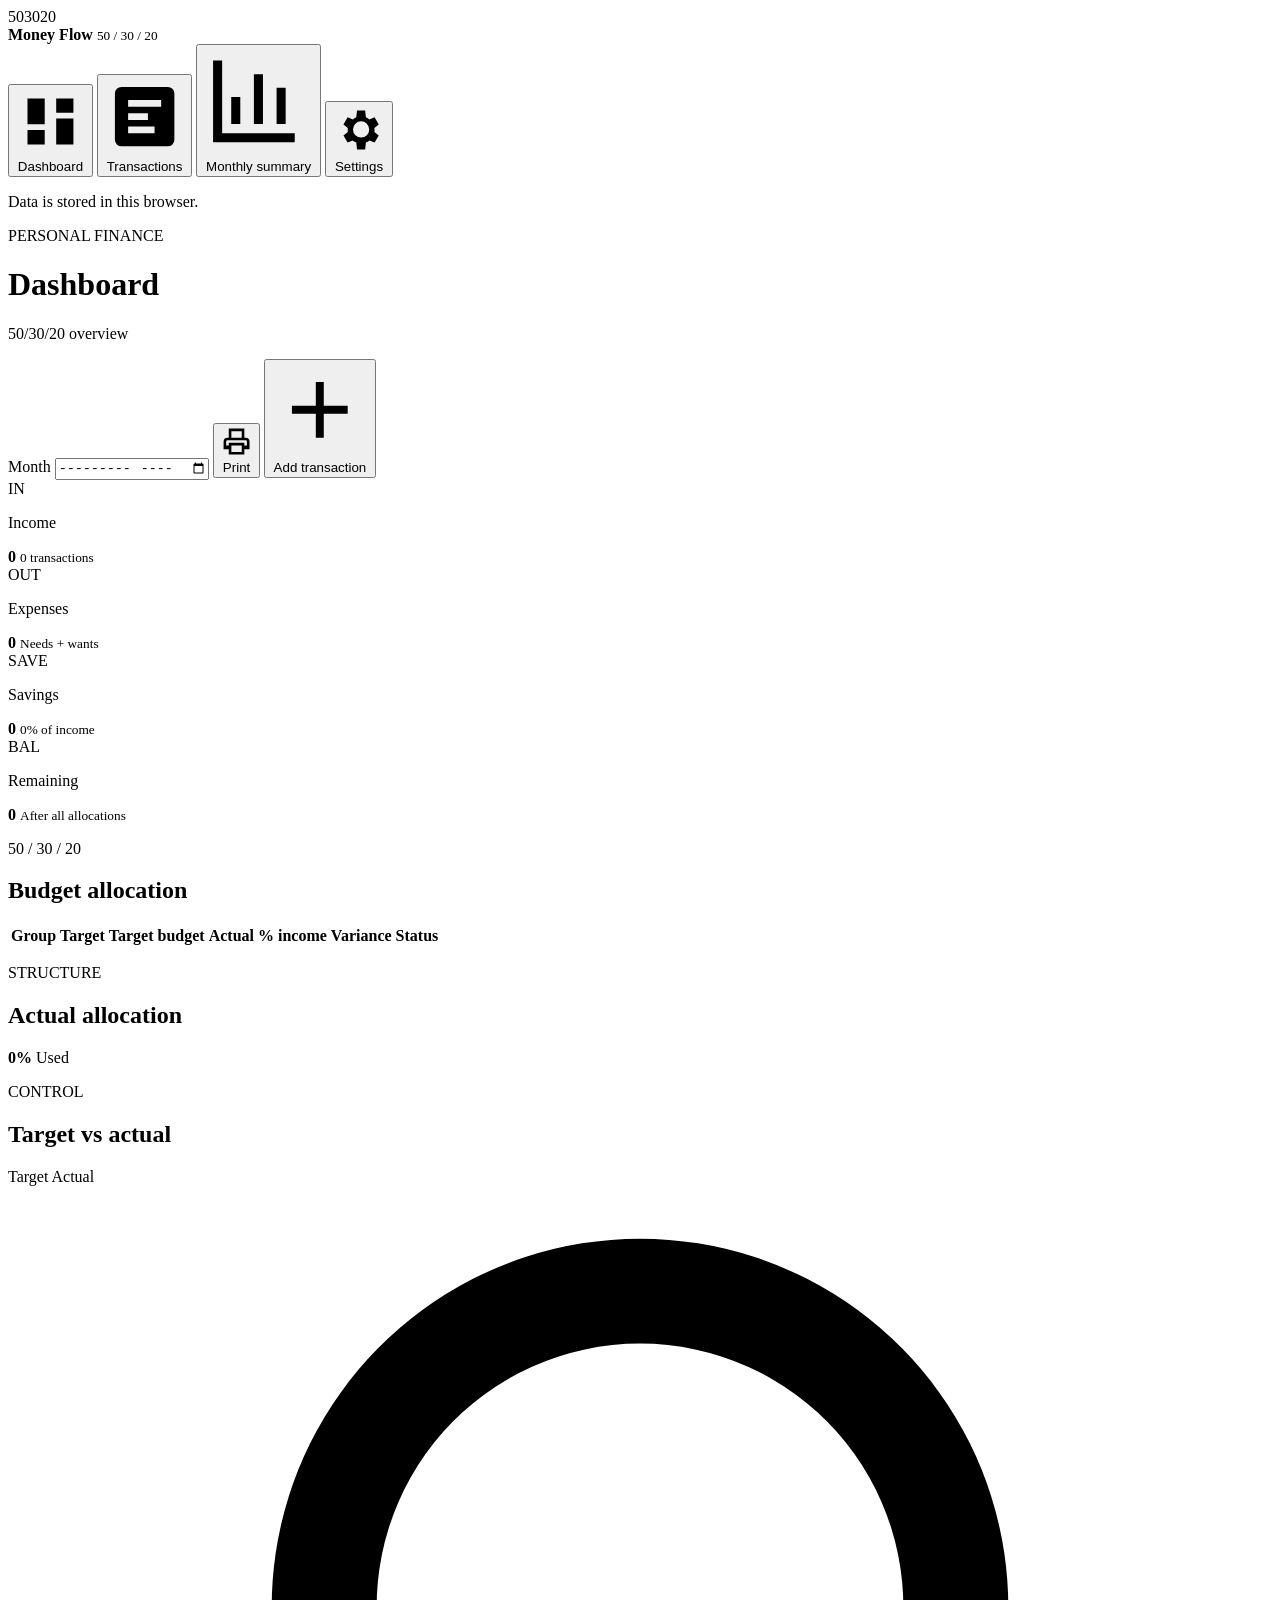
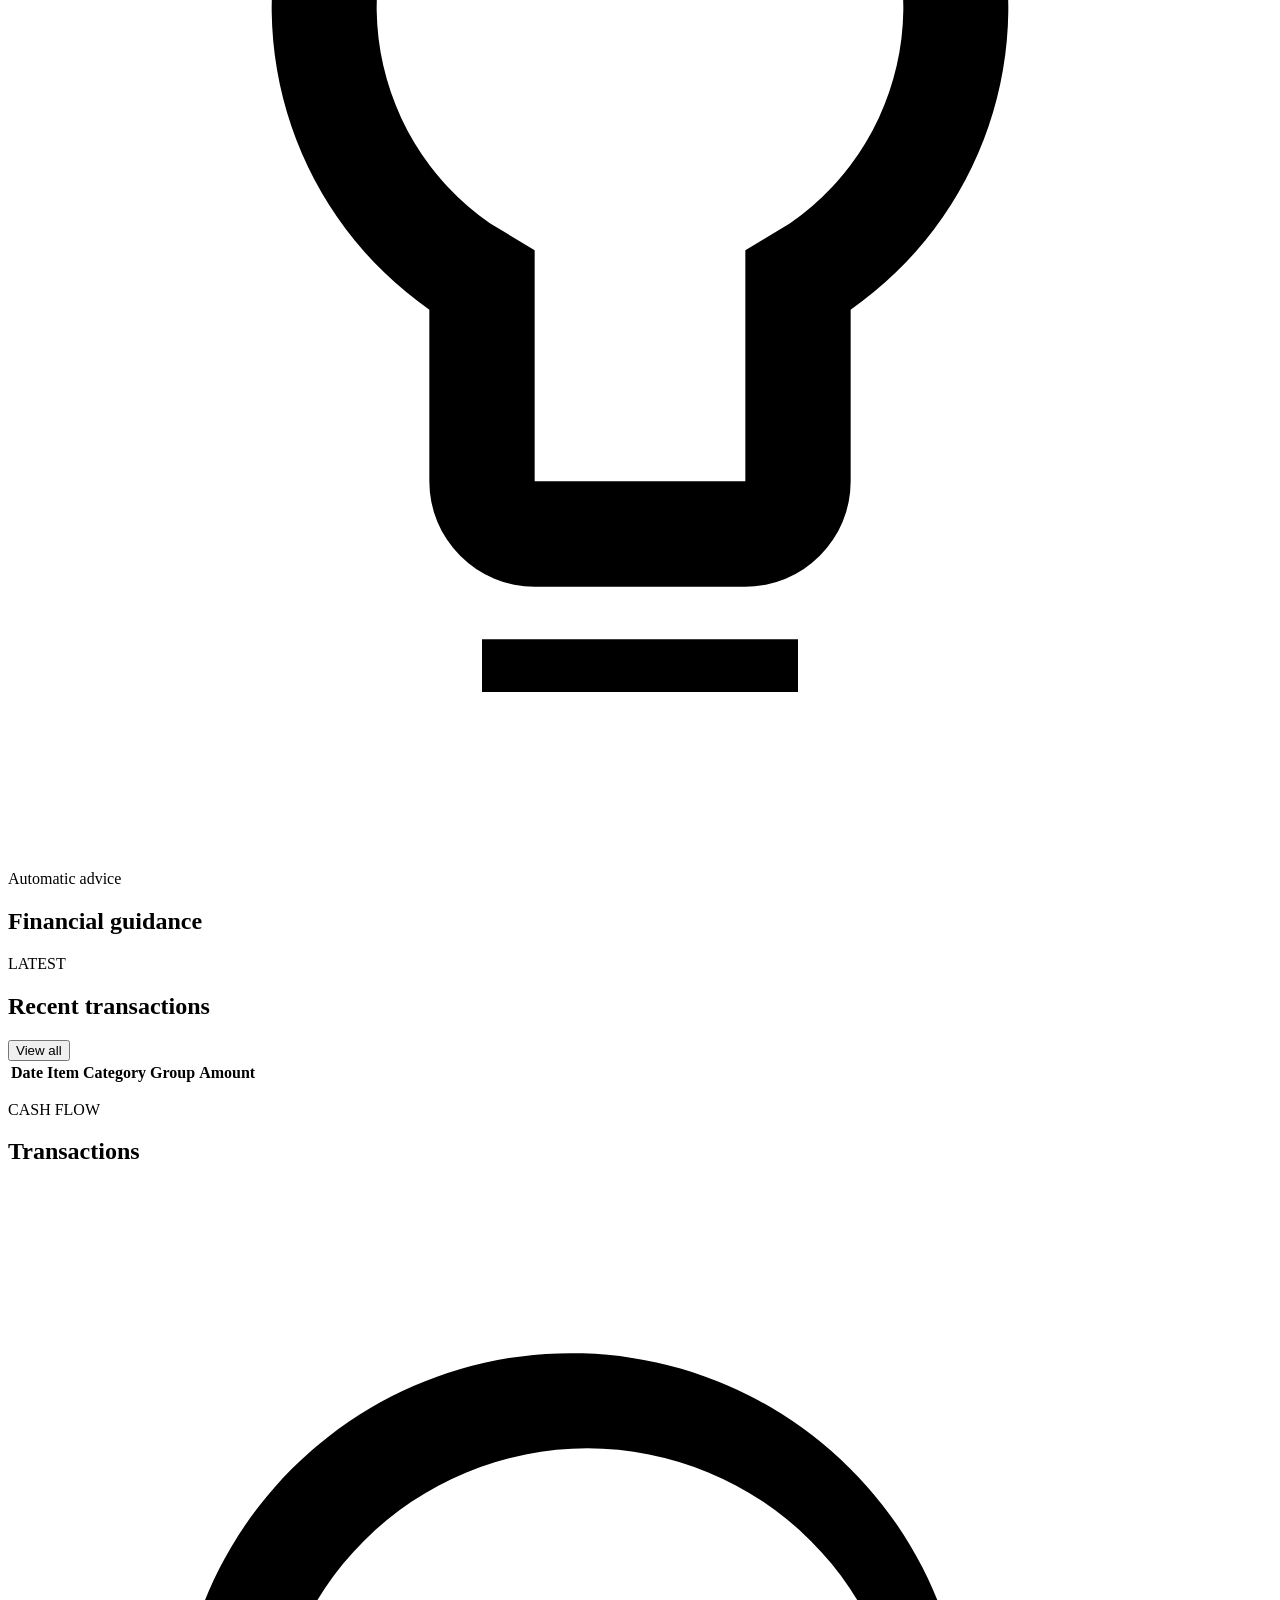
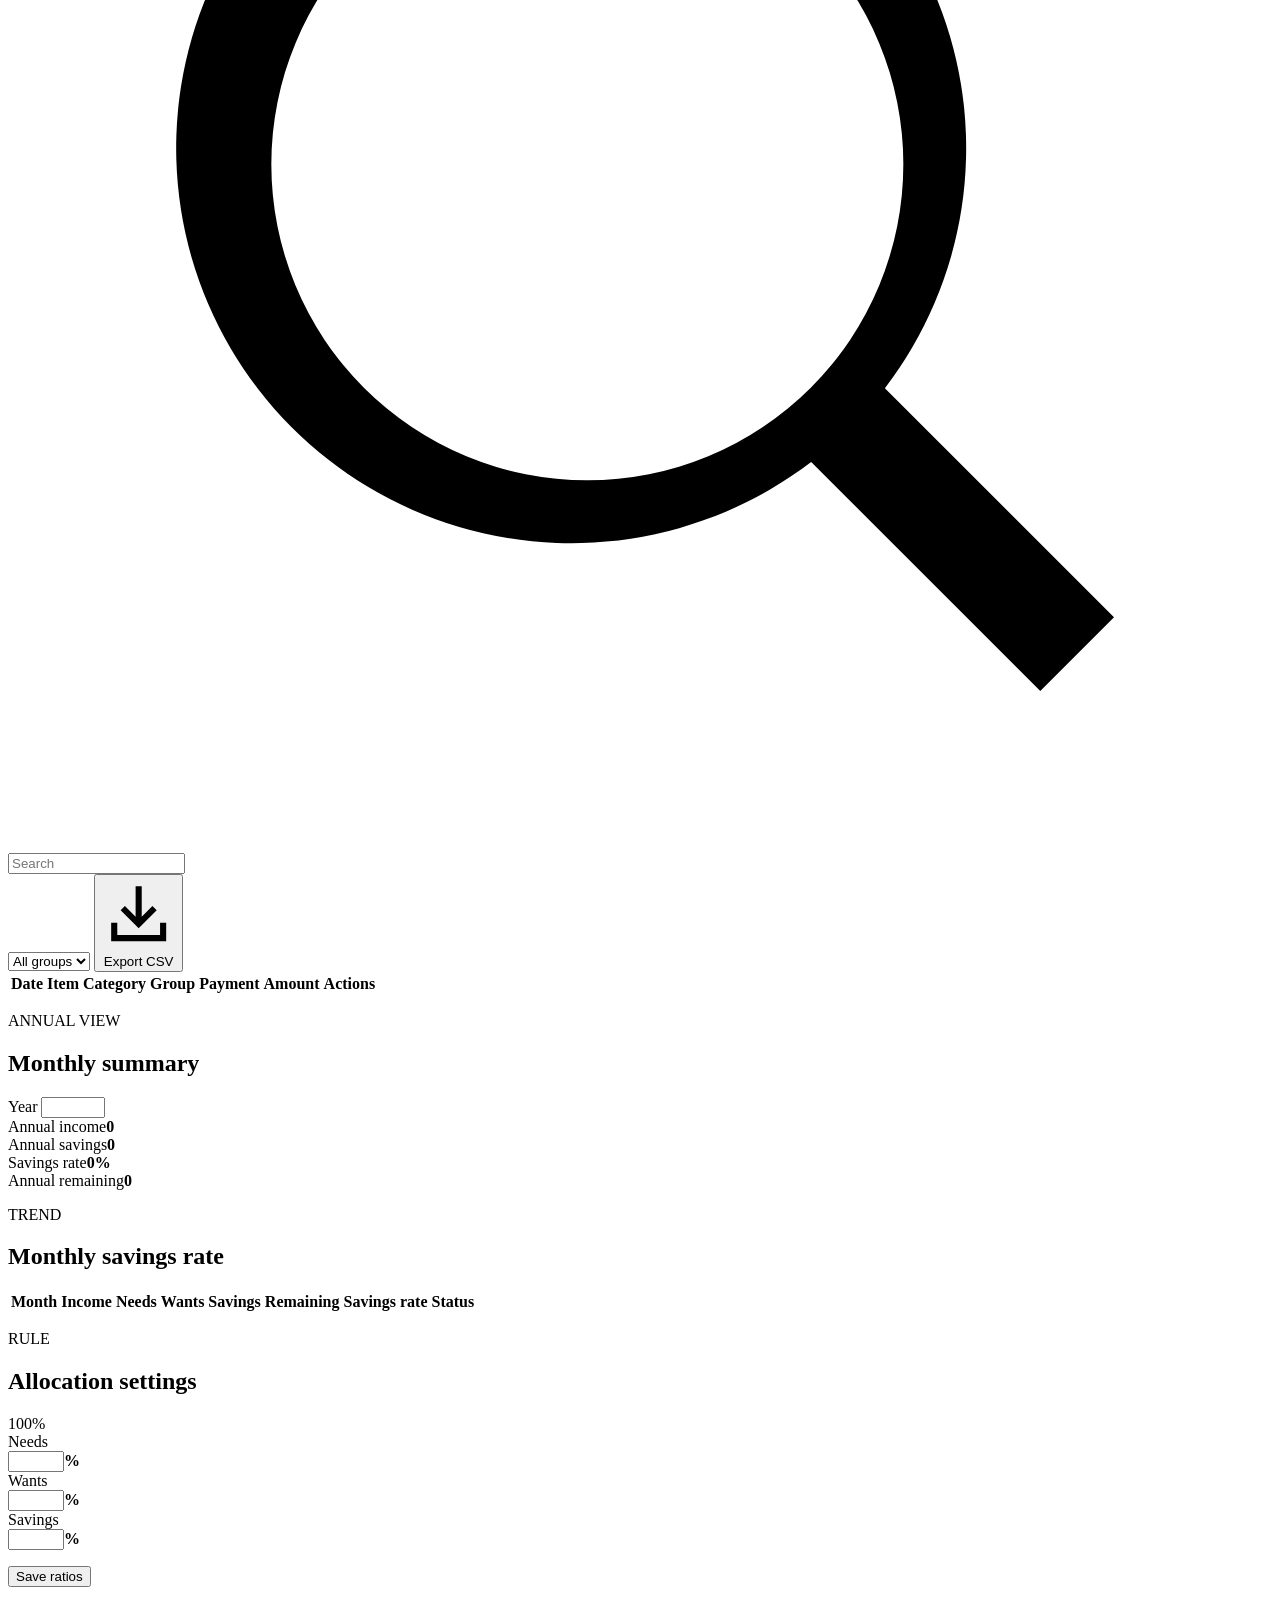
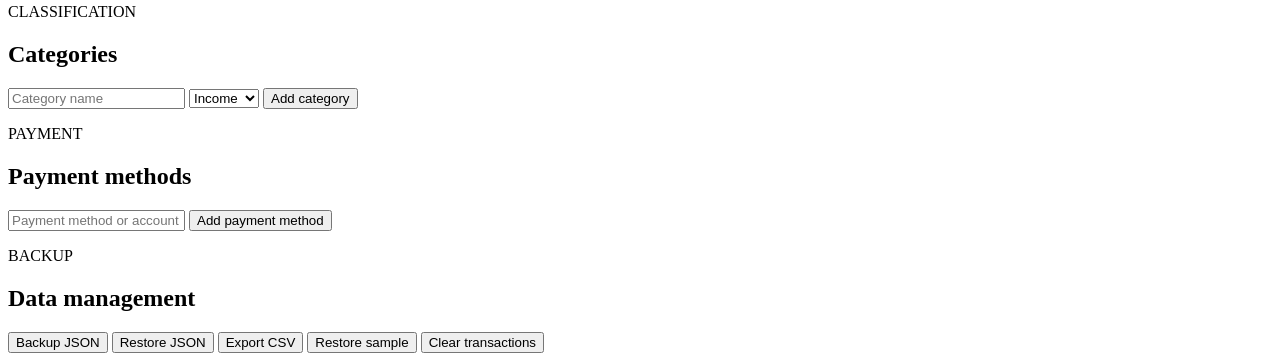
==== index.html @ ba12ee8d "Add files via upload" ====
<!doctype html>
<html lang="th">
<head>
  <meta charset="utf-8">
  <meta name="viewport" content="width=device-width, initial-scale=1">
  <meta name="theme-color" content="#0f172a">
  <meta name="description" content="Personal finance dashboard based on the 50/30/20 budgeting rule.">
  <title>50/30/20 Finance Dashboard</title>
  <link rel="icon" href="./assets/favicon.svg" type="image/svg+xml">
  <link rel="stylesheet" href="./assets/css/styles.css">
</head>
<body>
  <noscript>
    <div class="noscript">This dashboard requires JavaScript.</div>
  </noscript>

  <div class="app-shell">
    <aside class="sidebar" aria-label="Main navigation">
      <div class="brand">
        <div class="brand-mark" aria-hidden="true">
          <span>50</span><span>30</span><span>20</span>
        </div>
        <div>
          <strong>Money Flow</strong>
          <small>50 / 30 / 20</small>
        </div>
      </div>

      <nav class="main-nav">
        <button class="nav-button is-active" type="button" data-view="dashboard">
          <svg viewBox="0 0 24 24" aria-hidden="true"><path d="M4 13h6V4H4v9Zm0 7h6v-5H4v5Zm10 0h6v-9h-6v9Zm0-16v5h6V4h-6Z"/></svg>
          <span data-i18n="dashboard">Dashboard</span>
        </button>
        <button class="nav-button" type="button" data-view="transactions">
          <svg viewBox="0 0 24 24" aria-hidden="true"><path d="M5 3h14a2 2 0 0 1 2 2v14a2 2 0 0 1-2 2H5a2 2 0 0 1-2-2V5a2 2 0 0 1 2-2Zm2 4v2h10V7H7Zm0 4v2h6v-2H7Zm0 4v2h8v-2H7Z"/></svg>
          <span data-i18n="transactions">Transactions</span>
        </button>
        <button class="nav-button" type="button" data-view="summary">
          <svg viewBox="0 0 24 24" aria-hidden="true"><path d="M4 19h16v2H2V3h2v16Zm4-2H6v-6h2v6Zm5 0h-2V6h2v11Zm5 0h-2V9h2v8Z"/></svg>
          <span data-i18n="summary">Monthly summary</span>
        </button>
        <button class="nav-button" type="button" data-view="settings">
          <svg viewBox="0 0 24 24" aria-hidden="true"><path d="M19.14 12.94c.04-.31.06-.63.06-.94s-.02-.63-.07-.94l2.03-1.58-1.92-3.32-2.39.96a7.2 7.2 0 0 0-1.62-.94L14.87 3h-3.74l-.36 3.18c-.58.24-1.12.55-1.62.94l-2.39-.96-1.92 3.32 2.03 1.58c-.05.31-.07.64-.07.94 0 .31.02.63.07.94l-2.03 1.58 1.92 3.32 2.39-.96c.5.39 1.04.7 1.62.94l.36 3.18h3.74l.36-3.18c.58-.24 1.12-.55 1.62-.94l2.39.96 1.92-3.32-2.02-1.58ZM13 15.5A3.5 3.5 0 1 1 13 8a3.5 3.5 0 0 1 0 7.5Z"/></svg>
          <span data-i18n="settings">Settings</span>
        </button>
      </nav>

      <div class="sidebar-note">
        <span class="privacy-dot" aria-hidden="true"></span>
        <p data-i18n="localStorageNote">Data is stored in this browser.</p>
      </div>
    </aside>

    <main class="app-main">
      <header class="topbar">
        <div class="topbar-copy">
          <p class="eyebrow">PERSONAL FINANCE</p>
          <h1 id="view-title">Dashboard</h1>
          <p id="view-subtitle">50/30/20 overview</p>
        </div>

        <div class="topbar-tools">
          <label class="month-control" for="month-input">
            <span data-i18n="selectedMonth">Month</span>
            <input id="month-input" type="month" aria-label="Selected month">
          </label>
          <button class="button button-secondary" id="print-button" type="button">
            <svg viewBox="0 0 24 24" aria-hidden="true"><path d="M6 9V2h12v7h1a3 3 0 0 1 3 3v6h-4v4H6v-4H2v-6a3 3 0 0 1 3-3h1Zm2-5v5h8V4H8Zm8 16v-5H8v5h8Zm2-5h2v-3a1 1 0 0 0-1-1H5a1 1 0 0 0-1 1v3h2v-2h12v2Z"/></svg>
            <span data-i18n="printReport">Print</span>
          </button>
          <button class="button button-primary" id="add-transaction-button" type="button">
            <svg viewBox="0 0 24 24" aria-hidden="true"><path d="M11 5h2v6h6v2h-6v6h-2v-6H5v-2h6V5Z"/></svg>
            <span data-i18n="addTransaction">Add transaction</span>
          </button>
        </div>
      </header>

      <div class="content-wrap">
        <section class="view is-active" id="view-dashboard" data-view-panel="dashboard" aria-labelledby="view-title">
          <div class="kpi-grid">
            <article class="kpi-card kpi-income">
              <div class="kpi-icon" aria-hidden="true">IN</div>
              <div>
                <p data-i18n="incomeTotal">Income</p>
                <strong id="kpi-income">0</strong>
                <small id="kpi-income-note">0 transactions</small>
              </div>
            </article>
            <article class="kpi-card kpi-expense">
              <div class="kpi-icon" aria-hidden="true">OUT</div>
              <div>
                <p data-i18n="expenseTotal">Expenses</p>
                <strong id="kpi-expense">0</strong>
                <small id="kpi-expense-note">Needs + wants</small>
              </div>
            </article>
            <article class="kpi-card kpi-savings">
              <div class="kpi-icon" aria-hidden="true">SAVE</div>
              <div>
                <p data-i18n="savingsTotal">Savings</p>
                <strong id="kpi-savings">0</strong>
                <small id="kpi-savings-note">0% of income</small>
              </div>
            </article>
            <article class="kpi-card kpi-remaining">
              <div class="kpi-icon" aria-hidden="true">BAL</div>
              <div>
                <p data-i18n="remaining">Remaining</p>
                <strong id="kpi-remaining">0</strong>
                <small id="kpi-remaining-note">After all allocations</small>
              </div>
            </article>
          </div>

          <div class="dashboard-grid">
            <article class="panel budget-panel">
              <div class="panel-heading">
                <div>
                  <p class="section-kicker">50 / 30 / 20</p>
                  <h2 data-i18n="budgetAllocation">Budget allocation</h2>
                </div>
                <span class="month-chip" id="dashboard-month-label"></span>
              </div>
              <div class="table-scroll">
                <table class="data-table budget-table">
                  <thead>
                    <tr>
                      <th data-i18n="group">Group</th>
                      <th data-i18n="target">Target</th>
                      <th data-i18n="targetBudget">Target budget</th>
                      <th data-i18n="actual">Actual</th>
                      <th data-i18n="percentIncome">% income</th>
                      <th data-i18n="variance">Variance</th>
                      <th data-i18n="status">Status</th>
                    </tr>
                  </thead>
                  <tbody id="budget-table-body"></tbody>
                </table>
              </div>
            </article>

            <article class="panel allocation-panel">
              <div class="panel-heading compact">
                <div>
                  <p class="section-kicker">STRUCTURE</p>
                  <h2 data-i18n="actualAllocation">Actual allocation</h2>
                </div>
              </div>
              <div class="donut-wrap">
                <div class="donut" id="allocation-donut" role="img" aria-label="Allocation chart">
                  <div class="donut-center">
                    <strong id="donut-percent">0%</strong>
                    <span data-i18n="usedAllocated">Used</span>
                  </div>
                </div>
                <div class="legend" id="allocation-legend"></div>
              </div>
            </article>

            <article class="panel comparison-panel">
              <div class="panel-heading compact">
                <div>
                  <p class="section-kicker">CONTROL</p>
                  <h2 data-i18n="targetVsActual">Target vs actual</h2>
                </div>
                <div class="chart-key" aria-hidden="true">
                  <span><i class="key-target"></i>Target</span>
                  <span><i class="key-actual"></i>Actual</span>
                </div>
              </div>
              <div class="bar-chart" id="comparison-chart"></div>
            </article>

            <article class="panel advice-panel">
              <div class="advice-icon" aria-hidden="true">
                <svg viewBox="0 0 24 24"><path d="M9 21h6v-1H9v1Zm3-20a7 7 0 0 0-4 12.74V17a2 2 0 0 0 2 2h4a2 2 0 0 0 2-2v-3.26A7 7 0 0 0 12 1Zm2.85 11.1-.85.51V17h-4v-4.39l-.85-.51A5 5 0 1 1 14.85 12.1Z"/></svg>
              </div>
              <div>
                <p class="section-kicker" data-i18n="automaticAdvice">Automatic advice</p>
                <h2 id="advice-title">Financial guidance</h2>
                <p id="advice-text"></p>
              </div>
            </article>
          </div>

          <article class="panel recent-panel">
            <div class="panel-heading">
              <div>
                <p class="section-kicker">LATEST</p>
                <h2 data-i18n="recentTransactions">Recent transactions</h2>
              </div>
              <button class="text-button" type="button" data-go-view="transactions">View all</button>
            </div>
            <div class="table-scroll">
              <table class="data-table">
                <thead>
                  <tr>
                    <th data-i18n="date">Date</th>
                    <th data-i18n="item">Item</th>
                    <th data-i18n="category">Category</th>
                    <th data-i18n="group">Group</th>
                    <th class="align-right" data-i18n="amount">Amount</th>
                  </tr>
                </thead>
                <tbody id="recent-table-body"></tbody>
              </table>
            </div>
          </article>
        </section>

        <section class="view" id="view-transactions" data-view-panel="transactions" aria-labelledby="view-title">
          <article class="panel">
            <div class="panel-heading transaction-heading">
              <div>
                <p class="section-kicker">CASH FLOW</p>
                <h2 data-i18n="transactionsTitle">Transactions</h2>
                <p class="muted" data-i18n="transactionsHint"></p>
              </div>
              <div class="toolbar">
                <div class="search-field">
                  <svg viewBox="0 0 24 24" aria-hidden="true"><path d="m21 19.6-4.35-4.35a7.5 7.5 0 1 0-1.4 1.4L19.6 21 21 19.6ZM5 11a6 6 0 1 1 12 0 6 6 0 0 1-12 0Z"/></svg>
                  <input id="transaction-search" type="search" placeholder="Search" aria-label="Search transactions">
                </div>
                <select id="transaction-group-filter" aria-label="Filter group">
                  <option value="all">All groups</option>
                  <option value="income">Income</option>
                  <option value="needs">Needs</option>
                  <option value="wants">Wants</option>
                  <option value="savings">Savings</option>
                </select>
                <button class="button button-secondary" id="export-csv-button" type="button">
                  <svg viewBox="0 0 24 24" aria-hidden="true"><path d="M11 3h2v10l3.5-3.5 1.4 1.4-5.9 5.9-5.9-5.9 1.4-1.4L11 13V3Zm-6 16h14v-4h2v6H3v-6h2v4Z"/></svg>
                  <span data-i18n="exportCsv">Export CSV</span>
                </button>
              </div>
            </div>

            <div class="transaction-stats" id="transaction-stats"></div>

            <div class="table-scroll">
              <table class="data-table transaction-table">
                <thead>
                  <tr>
                    <th data-i18n="date">Date</th>
                    <th data-i18n="item">Item</th>
                    <th data-i18n="category">Category</th>
                    <th data-i18n="group">Group</th>
                    <th data-i18n="payment">Payment</th>
                    <th class="align-right" data-i18n="amount">Amount</th>
                    <th class="align-right" data-i18n="actions">Actions</th>
                  </tr>
                </thead>
                <tbody id="transaction-table-body"></tbody>
              </table>
            </div>
          </article>
        </section>

        <section class="view" id="view-summary" data-view-panel="summary" aria-labelledby="view-title">
          <div class="summary-toolbar">
            <div>
              <p class="section-kicker">ANNUAL VIEW</p>
              <h2 data-i18n="summaryTitle">Monthly summary</h2>
            </div>
            <label class="year-control" for="summary-year-input">
              <span data-i18n="selectedYear">Year</span>
              <input id="summary-year-input" type="number" min="2000" max="2100" step="1">
            </label>
          </div>

          <div class="kpi-grid summary-kpis">
            <article class="mini-kpi"><span data-i18n="annualIncome">Annual income</span><strong id="annual-income">0</strong></article>
            <article class="mini-kpi"><span data-i18n="annualSavings">Annual savings</span><strong id="annual-savings">0</strong></article>
            <article class="mini-kpi"><span data-i18n="annualSavingsRate">Savings rate</span><strong id="annual-savings-rate">0%</strong></article>
            <article class="mini-kpi"><span data-i18n="annualRemaining">Annual remaining</span><strong id="annual-remaining">0</strong></article>
          </div>

          <article class="panel trend-panel">
            <div class="panel-heading compact">
              <div>
                <p class="section-kicker">TREND</p>
                <h2 data-i18n="monthlySavingsTrend">Monthly savings rate</h2>
              </div>
            </div>
            <div class="trend-chart" id="savings-trend-chart" role="img" aria-label="Monthly savings rate chart"></div>
          </article>

          <article class="panel">
            <div class="table-scroll">
              <table class="data-table summary-table">
                <thead>
                  <tr>
                    <th data-i18n="month">Month</th>
                    <th class="align-right" data-i18n="incomeShort">Income</th>
                    <th class="align-right" data-i18n="needsShort">Needs</th>
                    <th class="align-right" data-i18n="wantsShort">Wants</th>
                    <th class="align-right" data-i18n="savingsShort">Savings</th>
                    <th class="align-right" data-i18n="remainingShort">Remaining</th>
                    <th class="align-right" data-i18n="savingsRate">Savings rate</th>
                    <th data-i18n="status">Status</th>
                  </tr>
                </thead>
                <tbody id="summary-table-body"></tbody>
                <tfoot id="summary-table-foot"></tfoot>
              </table>
            </div>
          </article>
        </section>

        <section class="view" id="view-settings" data-view-panel="settings" aria-labelledby="view-title">
          <div class="settings-grid">
            <article class="panel">
              <div class="panel-heading compact">
                <div>
                  <p class="section-kicker">RULE</p>
                  <h2 data-i18n="allocationSettings">Allocation settings</h2>
                </div>
                <span class="ratio-total" id="ratio-total">100%</span>
              </div>
              <form id="ratio-form" class="ratio-form">
                <label class="ratio-field ratio-needs">
                  <span data-i18n="needs">Needs</span>
                  <div><input id="ratio-needs" type="number" min="0" max="100" step="1" required><b>%</b></div>
                  <small data-i18n="needsGuidance"></small>
                </label>
                <label class="ratio-field ratio-wants">
                  <span data-i18n="wants">Wants</span>
                  <div><input id="ratio-wants" type="number" min="0" max="100" step="1" required><b>%</b></div>
                  <small data-i18n="wantsGuidance"></small>
                </label>
                <label class="ratio-field ratio-savings">
                  <span data-i18n="savings">Savings</span>
                  <div><input id="ratio-savings" type="number" min="0" max="100" step="1" required><b>%</b></div>
                  <small data-i18n="savingsGuidance"></small>
                </label>
                <p class="form-message" id="ratio-message"></p>
                <button class="button button-primary" type="submit" data-i18n="saveRatios">Save ratios</button>
              </form>
            </article>

            <article class="panel">
              <div class="panel-heading compact">
                <div>
                  <p class="section-kicker">CLASSIFICATION</p>
                  <h2 data-i18n="categorySettings">Categories</h2>
                </div>
              </div>
              <form id="category-form" class="inline-form">
                <input id="new-category-name" type="text" maxlength="60" placeholder="Category name" required>
                <select id="new-category-group" required>
                  <option value="income">Income</option>
                  <option value="needs">Needs</option>
                  <option value="wants">Wants</option>
                  <option value="savings">Savings</option>
                </select>
                <button class="button button-secondary" type="submit" data-i18n="addCategory">Add category</button>
              </form>
              <div class="category-list" id="category-list"></div>
            </article>

            <article class="panel">
              <div class="panel-heading compact">
                <div>
                  <p class="section-kicker">PAYMENT</p>
                  <h2 data-i18n="paymentSettings">Payment methods</h2>
                </div>
              </div>
              <form id="payment-form" class="inline-form payment-form">
                <input id="new-payment-name" type="text" maxlength="60" placeholder="Payment method or account" required>
                <button class="button button-secondary" type="submit" data-i18n="addPayment">Add payment method</button>
              </form>
              <div class="chip-list" id="payment-list"></div>
            </article>

            <article class="panel data-panel">
              <div class="panel-heading compact">
                <div>
                  <p class="section-kicker">BACKUP</p>
                  <h2 data-i18n="dataManagement">Data management</h2>
                </div>
              </div>
              <p class="muted" data-i18n="localStorageNote"></p>
              <div class="data-actions">
                <button class="button button-secondary" id="backup-json-button" type="button" data-i18n="backupJson">Backup JSON</button>
                <button class="button button-secondary" id="restore-json-button" type="button" data-i18n="restoreJson">Restore JSON</button>
                <button class="button button-secondary" id="settings-export-csv-button" type="button" data-i18n="exportCsv">Export CSV</button>
                <button class="button button-warning" id="reset-sample-button" type="button" data-i18n="resetSample">Restore sample</button>
                <button class="button button-danger" id="clear-transactions-button" type="button" data-i18n="clearTransactions">Clear transactions</button>
              </div>
              <input id="restore-json-input" type="file" accept="application/json,.json" hidden>
            </article>
          </div>
        </section>
      </div>
    </main>
  </div>

  <dialog class="transaction-dialog" id="transaction-dialog">
    <form id="transaction-form" novalidate>
      <div class="dialog-heading">
        <div>
          <p class="section-kicker">CASH FLOW</p>
          <h2 id="transaction-dialog-title" data-i18n="addTransaction">Add transaction</h2>
        </div>
        <button class="icon-button" id="dialog-close-button" type="button" aria-label="Close">&times;</button>
      </div>

      <div class="form-grid">
        <label>
          <span data-i18n="date">Date</span>
          <input id="transaction-date" type="date" required>
        </label>
        <label>
          <span data-i18n="group">Group</span>
          <select id="transaction-group" required>
            <option value="income">Income</option>
            <option value="needs">Needs</option>
            <option value="wants">Wants</option>
            <option value="savings">Savings</option>
          </select>
        </label>
        <label class="span-2">
          <span data-i18n="item">Item</span>
          <input id="transaction-description" type="text" maxlength="100" placeholder="Description">
        </label>
        <label>
          <span data-i18n="category">Category</span>
          <select id="transaction-category" required></select>
        </label>
        <label>
          <span data-i18n="amount">Amount</span>
          <input id="transaction-amount" type="number" min="0.01" step="0.01" inputmode="decimal" required>
        </label>
        <label>
          <span data-i18n="payment">Payment</span>
          <select id="transaction-payment"></select>
        </label>
        <label>
          <span data-i18n="note">Note</span>
          <input id="transaction-note" type="text" maxlength="150">
        </label>
      </div>

      <p class="form-message" id="transaction-form-message"></p>
      <div class="dialog-actions">
        <button class="button button-secondary" id="dialog-cancel-button" type="button" data-i18n="cancel">Cancel</button>
        <button class="button button-primary" type="submit" data-i18n="save">Save</button>
      </div>
    </form>
  </dialog>

  <div class="toast" id="toast" role="status" aria-live="polite"></div>

  <script src="./assets/js/seed.js"></script>
  <script src="./assets/js/app.js"></script>
</body>
</html>
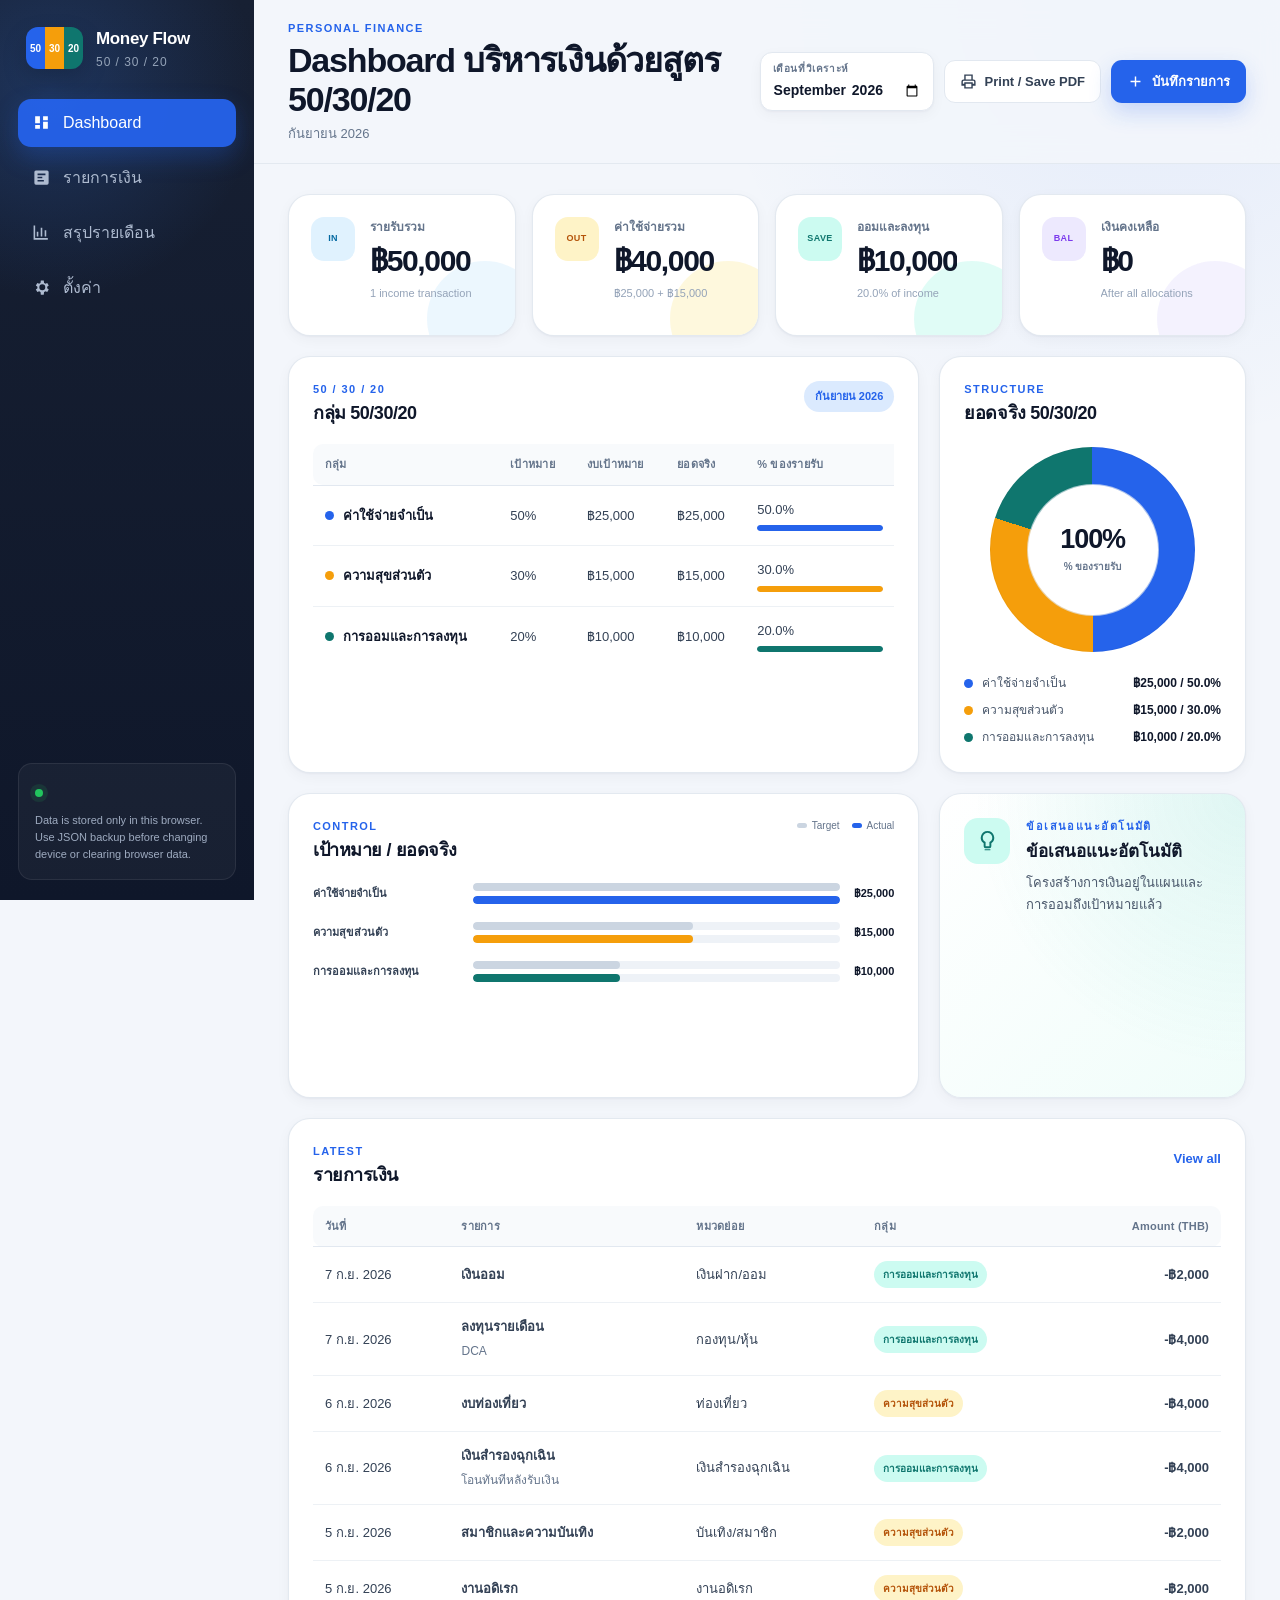
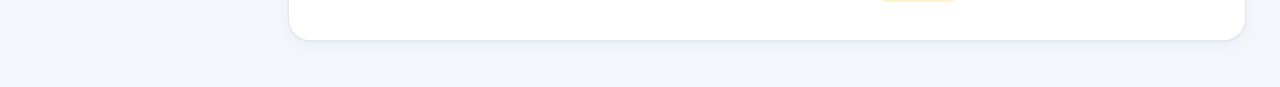
==== commit 08af20ef: "Add files via upload" ====
--- a/index.html
+++ b/index.html
@@ -4,10 +4,2056 @@
   <meta charset="utf-8">
   <meta name="viewport" content="width=device-width, initial-scale=1">
   <meta name="theme-color" content="#0f172a">
-  <meta name="description" content="Personal finance dashboard based on the 50/30/20 budgeting rule.">
+  <meta name="description" content="Dashboard บริหารเงินตามสูตร 50/30/20 แบบ Responsive ใช้งานได้ทั้งคอมพิวเตอร์และโทรศัพท์">
+  <meta name="apple-mobile-web-app-capable" content="yes">
+  <meta name="apple-mobile-web-app-status-bar-style" content="default">
   <title>50/30/20 Finance Dashboard</title>
-  <link rel="icon" href="./assets/favicon.svg" type="image/svg+xml">
-  <link rel="stylesheet" href="./assets/css/styles.css">
+  <link rel="icon" href="[data-uri]" type="image/svg+xml">
+  <style>
+:root {
+  --bg: #f3f6fb;
+  --surface: #ffffff;
+  --surface-soft: #f8fafc;
+  --surface-strong: #eef2f7;
+  --ink: #0f172a;
+  --muted: #64748b;
+  --muted-2: #94a3b8;
+  --line: #e2e8f0;
+  --navy: #0f172a;
+  --navy-2: #172033;
+  --primary: #2563eb;
+  --primary-soft: #dbeafe;
+  --needs: #2563eb;
+  --needs-soft: #dbeafe;
+  --wants: #f59e0b;
+  --wants-soft: #fef3c7;
+  --savings: #0f766e;
+  --savings-soft: #ccfbf1;
+  --income: #0369a1;
+  --income-soft: #e0f2fe;
+  --remaining: #7c3aed;
+  --remaining-soft: #ede9fe;
+  --danger: #dc2626;
+  --danger-soft: #fee2e2;
+  --warning: #b45309;
+  --warning-soft: #ffedd5;
+  --success: #15803d;
+  --success-soft: #dcfce7;
+  --shadow-sm: 0 1px 2px rgba(15, 23, 42, 0.04), 0 4px 14px rgba(15, 23, 42, 0.04);
+  --shadow-md: 0 18px 50px rgba(15, 23, 42, 0.10);
+  --radius-sm: 10px;
+  --radius-md: 16px;
+  --radius-lg: 22px;
+  --sidebar-width: 254px;
+}
+
+* {
+  box-sizing: border-box;
+}
+
+html {
+  min-width: 320px;
+  background: var(--bg);
+  color: var(--ink);
+  font-family: Inter, "Noto Sans Thai", "Segoe UI", Tahoma, Arial, sans-serif;
+  font-size: 16px;
+  line-height: 1.5;
+}
+
+body {
+  margin: 0;
+  min-height: 100vh;
+  background:
+    radial-gradient(circle at 90% 0%, rgba(37, 99, 235, 0.08), transparent 28rem),
+    var(--bg);
+}
+
+button,
+input,
+select,
+textarea {
+  font: inherit;
+}
+
+button,
+select {
+  cursor: pointer;
+}
+
+button:focus-visible,
+input:focus-visible,
+select:focus-visible,
+textarea:focus-visible {
+  outline: 3px solid rgba(37, 99, 235, 0.22);
+  outline-offset: 2px;
+}
+
+svg {
+  display: block;
+}
+
+.noscript {
+  padding: 1rem;
+  background: var(--danger-soft);
+  color: var(--danger);
+  text-align: center;
+  font-weight: 700;
+}
+
+.app-shell {
+  min-height: 100vh;
+}
+
+.sidebar {
+  position: fixed;
+  inset: 0 auto 0 0;
+  z-index: 20;
+  display: flex;
+  width: var(--sidebar-width);
+  flex-direction: column;
+  padding: 26px 18px 20px;
+  overflow-y: auto;
+  color: #ffffff;
+  background:
+    radial-gradient(circle at 20% 10%, rgba(59, 130, 246, 0.22), transparent 13rem),
+    linear-gradient(180deg, var(--navy-2), var(--navy));
+}
+
+.brand {
+  display: flex;
+  align-items: center;
+  gap: 13px;
+  padding: 0 8px 28px;
+}
+
+.brand-mark {
+  display: grid;
+  grid-template-columns: repeat(3, 1fr);
+  width: 57px;
+  height: 42px;
+  overflow: hidden;
+  border-radius: 12px;
+  box-shadow: 0 10px 24px rgba(0, 0, 0, 0.18);
+}
+
+.brand-mark span {
+  display: grid;
+  place-items: center;
+  color: #ffffff;
+  font-size: 10px;
+  font-weight: 800;
+}
+
+.brand-mark span:nth-child(1) {
+  background: var(--needs);
+}
+
+.brand-mark span:nth-child(2) {
+  background: var(--wants);
+}
+
+.brand-mark span:nth-child(3) {
+  background: var(--savings);
+}
+
+.brand strong {
+  display: block;
+  font-size: 17px;
+  letter-spacing: -0.02em;
+}
+
+.brand small {
+  display: block;
+  margin-top: 1px;
+  color: #94a3b8;
+  font-size: 12px;
+  letter-spacing: 0.08em;
+}
+
+.main-nav {
+  display: grid;
+  gap: 7px;
+}
+
+.nav-button {
+  display: flex;
+  align-items: center;
+  gap: 12px;
+  width: 100%;
+  min-height: 48px;
+  padding: 0 14px;
+  border: 0;
+  border-radius: 13px;
+  color: #aebbd0;
+  background: transparent;
+  text-align: left;
+  transition: 160ms ease;
+}
+
+.nav-button svg {
+  width: 19px;
+  height: 19px;
+  flex: 0 0 auto;
+  fill: currentColor;
+}
+
+.nav-button:hover {
+  color: #ffffff;
+  background: rgba(255, 255, 255, 0.07);
+}
+
+.nav-button.is-active {
+  color: #ffffff;
+  background: rgba(37, 99, 235, 0.95);
+  box-shadow: 0 10px 24px rgba(37, 99, 235, 0.28);
+}
+
+.sidebar-note {
+  margin-top: auto;
+  padding: 16px;
+  border: 1px solid rgba(255, 255, 255, 0.08);
+  border-radius: 14px;
+  background: rgba(255, 255, 255, 0.04);
+}
+
+.sidebar-note p {
+  margin: 8px 0 0;
+  color: #9eabc0;
+  font-size: 11px;
+  line-height: 1.55;
+}
+
+.privacy-dot {
+  display: inline-block;
+  width: 8px;
+  height: 8px;
+  border-radius: 50%;
+  background: #22c55e;
+  box-shadow: 0 0 0 5px rgba(34, 197, 94, 0.12);
+}
+
+.app-main {
+  min-height: 100vh;
+  margin-left: var(--sidebar-width);
+}
+
+.topbar {
+  position: sticky;
+  top: 0;
+  z-index: 10;
+  display: flex;
+  min-height: 108px;
+  align-items: center;
+  justify-content: space-between;
+  gap: 24px;
+  padding: 20px 34px;
+  border-bottom: 1px solid rgba(226, 232, 240, 0.9);
+  background: rgba(243, 246, 251, 0.88);
+  -webkit-backdrop-filter: blur(16px);
+  backdrop-filter: blur(16px);
+}
+
+.topbar-copy {
+  min-width: 0;
+}
+
+.eyebrow,
+.section-kicker {
+  margin: 0 0 4px;
+  color: var(--primary);
+  font-size: 11px;
+  font-weight: 800;
+  letter-spacing: 0.13em;
+  text-transform: uppercase;
+}
+
+.topbar h1 {
+  margin: 0;
+  font-size: clamp(24px, 3vw, 34px);
+  line-height: 1.15;
+  letter-spacing: -0.035em;
+}
+
+.topbar-copy > p:last-child {
+  margin: 5px 0 0;
+  color: var(--muted);
+  font-size: 13px;
+}
+
+.topbar-tools {
+  display: flex;
+  align-items: center;
+  justify-content: flex-end;
+  gap: 10px;
+}
+
+.month-control,
+.year-control {
+  display: flex;
+  flex-direction: column;
+  gap: 3px;
+  min-width: 174px;
+  padding: 8px 12px;
+  border: 1px solid var(--line);
+  border-radius: 12px;
+  background: var(--surface);
+  box-shadow: var(--shadow-sm);
+}
+
+.month-control span,
+.year-control span {
+  color: var(--muted);
+  font-size: 10px;
+  font-weight: 700;
+  letter-spacing: 0.06em;
+  text-transform: uppercase;
+}
+
+.month-control input,
+.year-control input {
+  min-width: 0;
+  padding: 0;
+  border: 0;
+  color: var(--ink);
+  background: transparent;
+  font-size: 14px;
+  font-weight: 700;
+}
+
+.content-wrap {
+  width: min(100%, 1600px);
+  margin: 0 auto;
+  padding: 30px 34px 46px;
+}
+
+.view {
+  display: none;
+}
+
+.view.is-active {
+  display: block;
+  animation: view-in 180ms ease-out;
+}
+
+@keyframes view-in {
+  from {
+    opacity: 0;
+    transform: translateY(4px);
+  }
+  to {
+    opacity: 1;
+    transform: translateY(0);
+  }
+}
+
+.button {
+  display: inline-flex;
+  min-height: 43px;
+  align-items: center;
+  justify-content: center;
+  gap: 8px;
+  padding: 0 15px;
+  border: 1px solid transparent;
+  border-radius: 11px;
+  font-size: 13px;
+  font-weight: 750;
+  white-space: nowrap;
+  transition: 150ms ease;
+}
+
+.button svg {
+  width: 17px;
+  height: 17px;
+  fill: currentColor;
+}
+
+.button:hover {
+  transform: translateY(-1px);
+}
+
+.button-primary {
+  color: #ffffff;
+  background: var(--primary);
+  box-shadow: 0 9px 22px rgba(37, 99, 235, 0.22);
+}
+
+.button-primary:hover {
+  background: #1d4ed8;
+}
+
+.button-secondary {
+  border-color: var(--line);
+  color: #334155;
+  background: var(--surface);
+}
+
+.button-secondary:hover {
+  border-color: #cbd5e1;
+  background: #f8fafc;
+}
+
+.button-warning {
+  border-color: #fed7aa;
+  color: var(--warning);
+  background: var(--warning-soft);
+}
+
+.button-danger {
+  border-color: #fecaca;
+  color: var(--danger);
+  background: var(--danger-soft);
+}
+
+.text-button {
+  padding: 6px 0;
+  border: 0;
+  color: var(--primary);
+  background: transparent;
+  font-size: 13px;
+  font-weight: 750;
+}
+
+.icon-button {
+  display: grid;
+  width: 38px;
+  height: 38px;
+  place-items: center;
+  padding: 0;
+  border: 1px solid var(--line);
+  border-radius: 10px;
+  color: #475569;
+  background: var(--surface);
+  font-size: 25px;
+  line-height: 1;
+}
+
+.kpi-grid {
+  display: grid;
+  grid-template-columns: repeat(4, minmax(0, 1fr));
+  gap: 16px;
+  margin-bottom: 20px;
+}
+
+.kpi-card {
+  position: relative;
+  display: flex;
+  min-width: 0;
+  min-height: 142px;
+  align-items: flex-start;
+  gap: 15px;
+  padding: 22px;
+  overflow: hidden;
+  border: 1px solid rgba(226, 232, 240, 0.95);
+  border-radius: var(--radius-lg);
+  background: var(--surface);
+  box-shadow: var(--shadow-sm);
+}
+
+.kpi-card::after {
+  position: absolute;
+  inset: auto -28px -42px auto;
+  width: 116px;
+  height: 116px;
+  border-radius: 50%;
+  content: "";
+  opacity: 0.6;
+}
+
+.kpi-income::after {
+  background: var(--income-soft);
+}
+
+.kpi-expense::after {
+  background: var(--wants-soft);
+}
+
+.kpi-savings::after {
+  background: var(--savings-soft);
+}
+
+.kpi-remaining::after {
+  background: var(--remaining-soft);
+}
+
+.kpi-icon {
+  position: relative;
+  z-index: 1;
+  display: grid;
+  width: 44px;
+  height: 44px;
+  flex: 0 0 auto;
+  place-items: center;
+  border-radius: 13px;
+  font-size: 9px;
+  font-weight: 900;
+  letter-spacing: 0.04em;
+}
+
+.kpi-income .kpi-icon {
+  color: var(--income);
+  background: var(--income-soft);
+}
+
+.kpi-expense .kpi-icon {
+  color: var(--warning);
+  background: var(--wants-soft);
+}
+
+.kpi-savings .kpi-icon {
+  color: var(--savings);
+  background: var(--savings-soft);
+}
+
+.kpi-remaining .kpi-icon {
+  color: var(--remaining);
+  background: var(--remaining-soft);
+}
+
+.kpi-card > div:last-child {
+  position: relative;
+  z-index: 1;
+  min-width: 0;
+}
+
+.kpi-card p {
+  margin: 1px 0 8px;
+  color: var(--muted);
+  font-size: 12px;
+  font-weight: 700;
+}
+
+.kpi-card strong {
+  display: block;
+  overflow: hidden;
+  color: var(--ink);
+  font-size: clamp(22px, 2.4vw, 30px);
+  line-height: 1.1;
+  letter-spacing: -0.045em;
+  text-overflow: ellipsis;
+}
+
+.kpi-card small {
+  display: block;
+  margin-top: 8px;
+  overflow: hidden;
+  color: var(--muted-2);
+  font-size: 11px;
+  text-overflow: ellipsis;
+  white-space: nowrap;
+}
+
+.dashboard-grid {
+  display: grid;
+  grid-template-columns: minmax(0, 1.75fr) minmax(300px, 0.85fr);
+  gap: 20px;
+}
+
+.panel {
+  min-width: 0;
+  padding: 24px;
+  border: 1px solid rgba(226, 232, 240, 0.95);
+  border-radius: var(--radius-lg);
+  background: var(--surface);
+  box-shadow: var(--shadow-sm);
+}
+
+.panel-heading {
+  display: flex;
+  align-items: flex-start;
+  justify-content: space-between;
+  gap: 18px;
+  margin-bottom: 19px;
+}
+
+.panel-heading.compact {
+  margin-bottom: 15px;
+}
+
+.panel-heading h2,
+.summary-toolbar h2,
+.dialog-heading h2 {
+  margin: 0;
+  font-size: 18px;
+  line-height: 1.3;
+  letter-spacing: -0.025em;
+}
+
+.panel-heading .muted {
+  max-width: 680px;
+}
+
+.month-chip {
+  display: inline-flex;
+  min-height: 31px;
+  align-items: center;
+  padding: 0 11px;
+  border-radius: 999px;
+  color: var(--primary);
+  background: var(--primary-soft);
+  font-size: 11px;
+  font-weight: 800;
+  white-space: nowrap;
+}
+
+.table-scroll {
+  width: 100%;
+  overflow-x: auto;
+  scrollbar-width: thin;
+}
+
+.data-table {
+  width: 100%;
+  border-collapse: collapse;
+  font-size: 13px;
+}
+
+.data-table th {
+  padding: 12px 12px;
+  border-bottom: 1px solid var(--line);
+  color: var(--muted);
+  background: var(--surface-soft);
+  font-size: 11px;
+  font-weight: 800;
+  letter-spacing: 0.02em;
+  text-align: left;
+  white-space: nowrap;
+}
+
+.data-table th:first-child {
+  border-radius: 10px 0 0 10px;
+}
+
+.data-table th:last-child {
+  border-radius: 0 10px 10px 0;
+}
+
+.data-table td {
+  padding: 14px 12px;
+  border-bottom: 1px solid #edf1f5;
+  color: #334155;
+  vertical-align: middle;
+}
+
+.data-table tbody tr:last-child td {
+  border-bottom: 0;
+}
+
+.data-table tbody tr:hover td {
+  background: #fbfdff;
+}
+
+.data-table .align-right,
+.align-right {
+  text-align: right;
+}
+
+.budget-table {
+  min-width: 790px;
+}
+
+.budget-group {
+  display: flex;
+  align-items: center;
+  gap: 9px;
+  color: var(--ink);
+  font-weight: 750;
+}
+
+.group-dot {
+  width: 9px;
+  height: 9px;
+  flex: 0 0 auto;
+  border-radius: 50%;
+}
+
+.group-dot.needs {
+  background: var(--needs);
+}
+
+.group-dot.wants {
+  background: var(--wants);
+}
+
+.group-dot.savings {
+  background: var(--savings);
+}
+
+.inline-meter {
+  min-width: 110px;
+}
+
+.inline-meter-track {
+  height: 6px;
+  margin-top: 6px;
+  overflow: hidden;
+  border-radius: 999px;
+  background: var(--surface-strong);
+}
+
+.inline-meter-fill {
+  height: 100%;
+  border-radius: inherit;
+  transition: width 300ms ease;
+}
+
+.inline-meter-fill.needs {
+  background: var(--needs);
+}
+
+.inline-meter-fill.wants {
+  background: var(--wants);
+}
+
+.inline-meter-fill.savings {
+  background: var(--savings);
+}
+
+.inline-meter-fill.over {
+  background: var(--danger);
+}
+
+.status-badge,
+.group-badge {
+  display: inline-flex;
+  min-height: 27px;
+  align-items: center;
+  padding: 0 9px;
+  border-radius: 999px;
+  font-size: 10px;
+  font-weight: 800;
+  white-space: nowrap;
+}
+
+.status-good {
+  color: var(--success);
+  background: var(--success-soft);
+}
+
+.status-warning {
+  color: var(--warning);
+  background: var(--warning-soft);
+}
+
+.status-danger {
+  color: var(--danger);
+  background: var(--danger-soft);
+}
+
+.status-neutral {
+  color: #475569;
+  background: #e2e8f0;
+}
+
+.group-badge.income {
+  color: var(--income);
+  background: var(--income-soft);
+}
+
+.group-badge.needs {
+  color: #1d4ed8;
+  background: var(--needs-soft);
+}
+
+.group-badge.wants {
+  color: var(--warning);
+  background: var(--wants-soft);
+}
+
+.group-badge.savings {
+  color: var(--savings);
+  background: var(--savings-soft);
+}
+
+.amount-income {
+  color: var(--success);
+  font-weight: 800;
+}
+
+.amount-outflow {
+  color: #334155;
+  font-weight: 750;
+}
+
+.allocation-panel {
+  min-height: 370px;
+}
+
+.donut-wrap {
+  display: grid;
+  place-items: center;
+  gap: 22px;
+  padding: 7px 0 2px;
+}
+
+.donut {
+  position: relative;
+  display: grid;
+  width: 205px;
+  height: 205px;
+  place-items: center;
+  border-radius: 50%;
+  background: conic-gradient(#e2e8f0 0 100%);
+  box-shadow: inset 0 0 0 1px rgba(15, 23, 42, 0.03);
+}
+
+.donut::after {
+  position: absolute;
+  width: 130px;
+  height: 130px;
+  border-radius: 50%;
+  background: var(--surface);
+  box-shadow: 0 0 0 1px rgba(226, 232, 240, 0.7);
+  content: "";
+}
+
+.donut-center {
+  position: relative;
+  z-index: 1;
+  display: grid;
+  place-items: center;
+  text-align: center;
+}
+
+.donut-center strong {
+  font-size: 27px;
+  line-height: 1;
+  letter-spacing: -0.04em;
+}
+
+.donut-center span {
+  margin-top: 6px;
+  color: var(--muted);
+  font-size: 10px;
+  font-weight: 700;
+}
+
+.legend {
+  display: grid;
+  width: 100%;
+  gap: 9px;
+}
+
+.legend-row {
+  display: grid;
+  grid-template-columns: auto minmax(0, 1fr) auto;
+  align-items: center;
+  gap: 9px;
+  color: #475569;
+  font-size: 12px;
+}
+
+.legend-row i {
+  width: 9px;
+  height: 9px;
+  border-radius: 50%;
+}
+
+.legend-row strong {
+  color: var(--ink);
+  font-size: 12px;
+}
+
+.comparison-panel {
+  min-height: 305px;
+}
+
+.chart-key {
+  display: flex;
+  flex-wrap: wrap;
+  gap: 12px;
+  color: var(--muted);
+  font-size: 10px;
+}
+
+.chart-key span {
+  display: inline-flex;
+  align-items: center;
+  gap: 5px;
+}
+
+.chart-key i {
+  width: 10px;
+  height: 5px;
+  border-radius: 999px;
+}
+
+.key-target {
+  background: #cbd5e1;
+}
+
+.key-actual {
+  background: var(--primary);
+}
+
+.bar-chart {
+  display: grid;
+  gap: 18px;
+  padding-top: 6px;
+}
+
+.bar-group {
+  display: grid;
+  grid-template-columns: minmax(110px, 0.8fr) minmax(190px, 2fr) auto;
+  align-items: center;
+  gap: 14px;
+}
+
+.bar-label {
+  overflow: hidden;
+  color: #334155;
+  font-size: 11px;
+  font-weight: 750;
+  text-overflow: ellipsis;
+  white-space: nowrap;
+}
+
+.bar-pair {
+  display: grid;
+  gap: 5px;
+}
+
+.bar-track {
+  height: 8px;
+  overflow: hidden;
+  border-radius: 999px;
+  background: #eef2f7;
+}
+
+.bar-fill {
+  height: 100%;
+  min-width: 2px;
+  border-radius: inherit;
+  transition: width 300ms ease;
+}
+
+.bar-fill.target {
+  background: #cbd5e1;
+}
+
+.bar-fill.actual.needs {
+  background: var(--needs);
+}
+
+.bar-fill.actual.wants {
+  background: var(--wants);
+}
+
+.bar-fill.actual.savings {
+  background: var(--savings);
+}
+
+.bar-value {
+  color: var(--ink);
+  font-size: 11px;
+  font-weight: 750;
+  text-align: right;
+  white-space: nowrap;
+}
+
+.advice-panel {
+  display: flex;
+  align-items: flex-start;
+  gap: 16px;
+  background:
+    radial-gradient(circle at 100% 0, rgba(20, 184, 166, 0.11), transparent 17rem),
+    linear-gradient(135deg, #ffffff, #f0fdfa);
+}
+
+.advice-icon {
+  display: grid;
+  width: 46px;
+  height: 46px;
+  flex: 0 0 auto;
+  place-items: center;
+  border-radius: 14px;
+  color: var(--savings);
+  background: var(--savings-soft);
+}
+
+.advice-icon svg {
+  width: 23px;
+  height: 23px;
+  fill: currentColor;
+}
+
+.advice-panel h2 {
+  margin: 1px 0 8px;
+  font-size: 17px;
+}
+
+.advice-panel p:last-child {
+  margin: 0;
+  color: #475569;
+  font-size: 13px;
+  line-height: 1.7;
+}
+
+.recent-panel {
+  margin-top: 20px;
+}
+
+.muted {
+  margin: 5px 0 0;
+  color: var(--muted);
+  font-size: 12px;
+  line-height: 1.6;
+}
+
+.transaction-heading {
+  align-items: center;
+}
+
+.toolbar {
+  display: flex;
+  align-items: center;
+  justify-content: flex-end;
+  gap: 9px;
+}
+
+.search-field {
+  position: relative;
+  width: min(250px, 30vw);
+}
+
+.search-field svg {
+  position: absolute;
+  top: 50%;
+  left: 12px;
+  width: 16px;
+  height: 16px;
+  fill: var(--muted-2);
+  transform: translateY(-50%);
+  pointer-events: none;
+}
+
+.search-field input,
+.toolbar select,
+.inline-form input,
+.inline-form select,
+.form-grid input,
+.form-grid select {
+  width: 100%;
+  height: 43px;
+  border: 1px solid var(--line);
+  border-radius: 10px;
+  color: var(--ink);
+  background: var(--surface);
+}
+
+.search-field input {
+  padding: 0 12px 0 38px;
+}
+
+.toolbar select {
+  min-width: 150px;
+  padding: 0 34px 0 12px;
+}
+
+.transaction-stats {
+  display: flex;
+  flex-wrap: wrap;
+  gap: 8px;
+  margin: -2px 0 17px;
+}
+
+.stat-pill {
+  display: inline-flex;
+  min-height: 31px;
+  align-items: center;
+  gap: 6px;
+  padding: 0 10px;
+  border: 1px solid var(--line);
+  border-radius: 999px;
+  color: var(--muted);
+  background: var(--surface-soft);
+  font-size: 10px;
+  font-weight: 750;
+}
+
+.stat-pill strong {
+  color: var(--ink);
+}
+
+.transaction-table {
+  min-width: 880px;
+}
+
+.row-actions {
+  display: inline-flex;
+  justify-content: flex-end;
+  gap: 6px;
+}
+
+.row-action {
+  display: grid;
+  width: 31px;
+  height: 31px;
+  place-items: center;
+  padding: 0;
+  border: 1px solid var(--line);
+  border-radius: 8px;
+  color: #475569;
+  background: #ffffff;
+  font-size: 11px;
+  font-weight: 800;
+}
+
+.row-action:hover {
+  color: var(--primary);
+  border-color: #bfdbfe;
+  background: var(--primary-soft);
+}
+
+.row-action.delete:hover {
+  color: var(--danger);
+  border-color: #fecaca;
+  background: var(--danger-soft);
+}
+
+.empty-row td {
+  padding: 40px 18px;
+  color: var(--muted);
+  text-align: center;
+}
+
+.summary-toolbar {
+  display: flex;
+  align-items: center;
+  justify-content: space-between;
+  gap: 18px;
+  margin-bottom: 17px;
+}
+
+.year-control {
+  min-width: 130px;
+}
+
+.summary-kpis {
+  margin-bottom: 20px;
+}
+
+.mini-kpi {
+  display: grid;
+  min-height: 105px;
+  align-content: center;
+  gap: 8px;
+  padding: 20px;
+  border: 1px solid var(--line);
+  border-radius: var(--radius-md);
+  background: var(--surface);
+  box-shadow: var(--shadow-sm);
+}
+
+.mini-kpi span {
+  color: var(--muted);
+  font-size: 11px;
+  font-weight: 700;
+}
+
+.mini-kpi strong {
+  font-size: 22px;
+  line-height: 1.1;
+  letter-spacing: -0.04em;
+}
+
+.trend-panel {
+  margin-bottom: 20px;
+}
+
+.trend-chart {
+  min-height: 250px;
+  overflow-x: auto;
+}
+
+.trend-chart svg {
+  width: 100%;
+  min-width: 700px;
+  height: 250px;
+}
+
+.trend-grid-line {
+  stroke: #e2e8f0;
+  stroke-width: 1;
+  stroke-dasharray: 4 5;
+}
+
+.trend-axis-label {
+  fill: #94a3b8;
+  font-family: inherit;
+  font-size: 10px;
+}
+
+.trend-line {
+  fill: none;
+  stroke: var(--savings);
+  stroke-width: 3;
+  stroke-linecap: round;
+  stroke-linejoin: round;
+}
+
+.trend-area {
+  fill: rgba(15, 118, 110, 0.08);
+}
+
+.trend-dot {
+  fill: #ffffff;
+  stroke: var(--savings);
+  stroke-width: 3;
+}
+
+.summary-table {
+  min-width: 850px;
+}
+
+.summary-table tfoot td {
+  padding: 14px 12px;
+  border-top: 2px solid var(--line);
+  color: var(--ink);
+  background: var(--surface-soft);
+  font-weight: 800;
+}
+
+.settings-grid {
+  display: grid;
+  grid-template-columns: repeat(2, minmax(0, 1fr));
+  gap: 20px;
+}
+
+.ratio-form {
+  display: grid;
+  gap: 13px;
+}
+
+.ratio-field {
+  display: grid;
+  grid-template-columns: minmax(120px, 0.8fr) 100px minmax(170px, 1.4fr);
+  align-items: center;
+  gap: 13px;
+  padding: 13px 14px;
+  border: 1px solid var(--line);
+  border-radius: 13px;
+  background: var(--surface-soft);
+}
+
+.ratio-field > span {
+  color: var(--ink);
+  font-size: 12px;
+  font-weight: 800;
+}
+
+.ratio-field > div {
+  display: flex;
+  align-items: center;
+  overflow: hidden;
+  border: 1px solid var(--line);
+  border-radius: 10px;
+  background: #ffffff;
+}
+
+.ratio-field input {
+  width: 100%;
+  min-width: 0;
+  height: 39px;
+  padding: 0 4px 0 10px;
+  border: 0;
+  background: transparent;
+  text-align: right;
+  font-weight: 800;
+}
+
+.ratio-field b {
+  padding-right: 10px;
+  color: var(--muted);
+  font-size: 12px;
+}
+
+.ratio-field small {
+  color: var(--muted);
+  font-size: 10px;
+  line-height: 1.45;
+}
+
+.ratio-total {
+  display: inline-flex;
+  min-height: 34px;
+  align-items: center;
+  padding: 0 11px;
+  border-radius: 999px;
+  color: var(--success);
+  background: var(--success-soft);
+  font-size: 12px;
+  font-weight: 850;
+}
+
+.ratio-total.invalid {
+  color: var(--danger);
+  background: var(--danger-soft);
+}
+
+.form-message {
+  min-height: 20px;
+  margin: 0;
+  color: var(--danger);
+  font-size: 11px;
+  font-weight: 700;
+}
+
+.inline-form {
+  display: grid;
+  grid-template-columns: minmax(0, 1.2fr) minmax(130px, 0.7fr) auto;
+  gap: 8px;
+  margin-bottom: 15px;
+}
+
+.inline-form input,
+.inline-form select {
+  padding: 0 11px;
+}
+
+.payment-form {
+  grid-template-columns: minmax(0, 1fr) auto;
+}
+
+.category-list {
+  display: grid;
+  max-height: 430px;
+  gap: 7px;
+  overflow-y: auto;
+  padding-right: 3px;
+}
+
+.category-row {
+  display: grid;
+  grid-template-columns: minmax(0, 1fr) auto auto;
+  align-items: center;
+  gap: 10px;
+  min-height: 44px;
+  padding: 7px 8px 7px 12px;
+  border: 1px solid var(--line);
+  border-radius: 11px;
+  background: var(--surface-soft);
+}
+
+.category-row strong {
+  overflow: hidden;
+  font-size: 12px;
+  text-overflow: ellipsis;
+  white-space: nowrap;
+}
+
+.chip-list {
+  display: flex;
+  flex-wrap: wrap;
+  gap: 8px;
+}
+
+.chip {
+  display: inline-flex;
+  min-height: 34px;
+  align-items: center;
+  gap: 8px;
+  padding: 0 7px 0 11px;
+  border: 1px solid var(--line);
+  border-radius: 999px;
+  color: #334155;
+  background: var(--surface-soft);
+  font-size: 11px;
+  font-weight: 700;
+}
+
+.chip button {
+  display: grid;
+  width: 23px;
+  height: 23px;
+  place-items: center;
+  padding: 0;
+  border: 0;
+  border-radius: 50%;
+  color: var(--muted);
+  background: #ffffff;
+  line-height: 1;
+}
+
+.data-panel {
+  background:
+    radial-gradient(circle at 100% 0, rgba(37, 99, 235, 0.07), transparent 16rem),
+    var(--surface);
+}
+
+.data-actions {
+  display: flex;
+  flex-wrap: wrap;
+  gap: 8px;
+  margin-top: 17px;
+}
+
+.transaction-dialog {
+  width: min(680px, calc(100vw - 28px));
+  padding: 0;
+  border: 0;
+  border-radius: 22px;
+  color: var(--ink);
+  background: var(--surface);
+  box-shadow: var(--shadow-md);
+}
+
+.transaction-dialog::backdrop {
+  background: rgba(15, 23, 42, 0.58);
+  -webkit-backdrop-filter: blur(4px);
+  backdrop-filter: blur(4px);
+}
+
+.transaction-dialog form {
+  padding: 25px;
+}
+
+.dialog-heading {
+  display: flex;
+  align-items: flex-start;
+  justify-content: space-between;
+  gap: 15px;
+  margin-bottom: 20px;
+}
+
+.form-grid {
+  display: grid;
+  grid-template-columns: repeat(2, minmax(0, 1fr));
+  gap: 15px;
+}
+
+.form-grid label {
+  display: grid;
+  gap: 6px;
+}
+
+.form-grid label > span {
+  color: #475569;
+  font-size: 11px;
+  font-weight: 750;
+}
+
+.form-grid input,
+.form-grid select {
+  padding: 0 11px;
+}
+
+.form-grid .span-2 {
+  grid-column: span 2;
+}
+
+.dialog-actions {
+  display: flex;
+  justify-content: flex-end;
+  gap: 9px;
+  margin-top: 5px;
+}
+
+.toast {
+  position: fixed;
+  right: 24px;
+  bottom: 24px;
+  z-index: 100;
+  max-width: min(390px, calc(100vw - 40px));
+  padding: 12px 15px;
+  border-radius: 12px;
+  color: #ffffff;
+  background: var(--navy);
+  box-shadow: var(--shadow-md);
+  font-size: 12px;
+  font-weight: 700;
+  opacity: 0;
+  transform: translateY(14px);
+  pointer-events: none;
+  transition: 180ms ease;
+}
+
+.toast.is-visible {
+  opacity: 1;
+  transform: translateY(0);
+}
+
+.toast.is-error {
+  background: #991b1b;
+}
+
+.negative {
+  color: var(--danger) !important;
+}
+
+.positive {
+  color: var(--success) !important;
+}
+
+@media (max-width: 1240px) {
+  .topbar-tools .button-secondary span {
+    display: none;
+  }
+
+  .topbar-tools .button-secondary {
+    width: 43px;
+    padding: 0;
+  }
+
+  .kpi-grid {
+    grid-template-columns: repeat(2, minmax(0, 1fr));
+  }
+
+  .settings-grid {
+    grid-template-columns: 1fr;
+  }
+}
+
+@media (max-width: 1060px) {
+  :root {
+    --sidebar-width: 210px;
+  }
+
+  .sidebar {
+    padding-inline: 13px;
+  }
+
+  .dashboard-grid {
+    grid-template-columns: 1fr;
+  }
+
+  .allocation-panel,
+  .comparison-panel {
+    min-height: auto;
+  }
+
+  .donut-wrap {
+    grid-template-columns: auto minmax(180px, 1fr);
+    justify-items: start;
+  }
+}
+
+@media (max-width: 820px) {
+  :root {
+    --sidebar-width: 0px;
+  }
+
+  .sidebar {
+    position: sticky;
+    top: 0;
+    width: 100%;
+    height: auto;
+    min-height: 68px;
+    flex-direction: row;
+    align-items: center;
+    gap: 14px;
+    padding: 10px 13px;
+    overflow-x: auto;
+  }
+
+  .brand {
+    flex: 0 0 auto;
+    padding: 0 6px 0 0;
+  }
+
+  .brand-mark {
+    width: 48px;
+    height: 37px;
+  }
+
+  .brand > div:last-child {
+    display: none;
+  }
+
+  .main-nav {
+    display: flex;
+    flex: 0 0 auto;
+    gap: 5px;
+  }
+
+  .nav-button {
+    width: auto;
+    min-height: 44px;
+    padding: 0 12px;
+  }
+
+  .nav-button span {
+    display: none;
+  }
+
+  .sidebar-note {
+    display: none;
+  }
+
+  .app-main {
+    margin-left: 0;
+  }
+
+  .topbar {
+    position: relative;
+    min-height: auto;
+    align-items: flex-start;
+    padding: 20px 20px 15px;
+  }
+
+  .topbar-tools {
+    flex-wrap: wrap;
+  }
+
+  .month-control {
+    min-width: 150px;
+  }
+
+  .content-wrap {
+    padding: 20px 20px 38px;
+  }
+
+  .transaction-heading {
+    align-items: flex-start;
+    flex-direction: column;
+  }
+
+  .toolbar {
+    width: 100%;
+    justify-content: flex-start;
+    flex-wrap: wrap;
+  }
+
+  .search-field {
+    width: min(100%, 330px);
+    flex: 1 1 220px;
+  }
+}
+
+@media (max-width: 620px) {
+  .sidebar {
+    justify-content: space-between;
+  }
+
+  .brand {
+    display: none;
+  }
+
+  .main-nav {
+    width: 100%;
+    justify-content: space-around;
+  }
+
+  .nav-button {
+    flex: 1 1 0;
+    justify-content: center;
+  }
+
+  .topbar {
+    flex-direction: column;
+    gap: 15px;
+  }
+
+  .topbar-tools {
+    width: 100%;
+    justify-content: flex-start;
+  }
+
+  .month-control {
+    flex: 1 1 150px;
+  }
+
+  .topbar-tools .button-primary {
+    flex: 1 1 auto;
+  }
+
+  .content-wrap {
+    padding-inline: 13px;
+  }
+
+  .kpi-grid {
+    grid-template-columns: 1fr;
+    gap: 11px;
+  }
+
+  .kpi-card {
+    min-height: 116px;
+    padding: 18px;
+  }
+
+  .panel {
+    padding: 18px;
+    border-radius: 18px;
+  }
+
+  .panel-heading {
+    align-items: flex-start;
+    flex-direction: column;
+    gap: 9px;
+  }
+
+  .donut-wrap {
+    grid-template-columns: 1fr;
+    justify-items: center;
+  }
+
+  .bar-group {
+    grid-template-columns: 100px minmax(150px, 1fr);
+  }
+
+  .bar-value {
+    grid-column: 2;
+  }
+
+  .summary-toolbar {
+    align-items: stretch;
+    flex-direction: column;
+  }
+
+  .year-control {
+    width: 145px;
+  }
+
+  .ratio-field {
+    grid-template-columns: minmax(0, 1fr) 88px;
+  }
+
+  .ratio-field small {
+    grid-column: span 2;
+  }
+
+  .inline-form,
+  .payment-form {
+    grid-template-columns: 1fr;
+  }
+
+  .form-grid {
+    grid-template-columns: 1fr;
+  }
+
+  .form-grid .span-2 {
+    grid-column: span 1;
+  }
+
+  .transaction-dialog form {
+    padding: 20px;
+  }
+}
+
+@media print {
+  :root {
+    --bg: #ffffff;
+  }
+
+  body {
+    background: #ffffff;
+  }
+
+  .sidebar,
+  .topbar-tools,
+  .text-button,
+  .row-actions,
+  .toolbar,
+  .summary-toolbar,
+  #view-transactions,
+  #view-summary,
+  #view-settings,
+  .toast {
+    display: none !important;
+  }
+
+  .app-main {
+    margin: 0;
+  }
+
+  .topbar {
+    position: static;
+    padding: 10px 0 18px;
+    border: 0;
+    background: #ffffff;
+  }
+
+  .content-wrap {
+    width: 100%;
+    padding: 0;
+  }
+
+  .view,
+  #view-dashboard {
+    display: block !important;
+  }
+
+  .panel,
+  .kpi-card,
+  .mini-kpi {
+    break-inside: avoid;
+    box-shadow: none;
+  }
+
+  .recent-panel {
+    break-before: page;
+  }
+}
+
+@media (max-width: 620px) {
+  .recent-panel .data-table {
+    min-width: 640px;
+  }
+}
+
+/* Mobile-complete layout: turn wide tables into readable cards instead of clipping columns. */
+@media (max-width: 620px) {
+  html {
+    min-width: 0;
+  }
+
+  body {
+    padding-bottom: env(safe-area-inset-bottom, 0px);
+  }
+
+  .sidebar {
+    min-height: 72px;
+    padding-top: max(8px, env(safe-area-inset-top, 0px));
+  }
+
+  .nav-button {
+    min-width: 0;
+    min-height: 52px;
+    flex-direction: column;
+    gap: 3px;
+    padding: 6px 3px;
+    border-radius: 12px;
+  }
+
+  .nav-button svg {
+    width: 17px;
+    height: 17px;
+  }
+
+  .nav-button span {
+    display: block;
+    max-width: 100%;
+    overflow: hidden;
+    font-size: 9px;
+    font-weight: 700;
+    line-height: 1.1;
+    text-overflow: ellipsis;
+    white-space: nowrap;
+  }
+
+  .topbar-copy h1 {
+    font-size: clamp(24px, 7.2vw, 30px);
+    line-height: 1.08;
+  }
+
+  .topbar-tools .button-secondary {
+    flex: 0 0 43px;
+  }
+
+  .month-control input {
+    min-width: 0;
+  }
+
+  .table-scroll {
+    margin-inline: 0;
+  }
+
+  .budget-panel .table-scroll,
+  .recent-panel .table-scroll,
+  #view-transactions .table-scroll,
+  #view-summary .table-scroll {
+    overflow: visible;
+  }
+
+  .budget-table,
+  .recent-panel .data-table,
+  .transaction-table,
+  .summary-table {
+    display: block;
+    width: 100%;
+    min-width: 0;
+    border: 0;
+  }
+
+  .budget-table thead,
+  .recent-panel .data-table thead,
+  .transaction-table thead,
+  .summary-table thead {
+    display: none;
+  }
+
+  .budget-table tbody,
+  .recent-panel .data-table tbody,
+  .transaction-table tbody,
+  .summary-table tbody,
+  .summary-table tfoot {
+    display: grid;
+    width: 100%;
+    gap: 10px;
+  }
+
+  .budget-table tbody tr,
+  .summary-table tbody tr,
+  .summary-table tfoot tr {
+    display: grid;
+    width: 100%;
+    grid-template-columns: repeat(2, minmax(0, 1fr));
+    gap: 0 14px;
+    padding: 13px 14px;
+    border: 1px solid var(--line);
+    border-radius: 14px;
+    background: var(--surface-soft);
+  }
+
+  .budget-table td,
+  .summary-table td {
+    display: block;
+    min-width: 0;
+    padding: 8px 0;
+    border: 0;
+    text-align: left !important;
+    white-space: normal;
+  }
+
+  .budget-table td::before,
+  .summary-table td::before,
+  .recent-panel .data-table td::before,
+  .transaction-table td::before {
+    display: block;
+    margin-bottom: 3px;
+    color: var(--muted-2);
+    font-size: 9px;
+    font-weight: 800;
+    letter-spacing: 0.03em;
+    line-height: 1.25;
+    text-transform: uppercase;
+    content: attr(data-label);
+  }
+
+  .budget-table td:first-child,
+  .summary-table td:first-child {
+    grid-column: 1 / -1;
+    margin-bottom: 2px;
+    padding-top: 1px;
+    padding-bottom: 10px;
+    border-bottom: 1px solid var(--line);
+  }
+
+  .budget-table td:first-child::before,
+  .summary-table tfoot td:first-child::before {
+    display: none;
+  }
+
+  .budget-group {
+    font-size: 13px;
+  }
+
+  .budget-table .inline-meter {
+    min-width: 0;
+  }
+
+  .budget-table .inline-meter-track {
+    width: 100%;
+  }
+
+  .recent-panel .data-table tbody tr,
+  .transaction-table tbody tr {
+    display: grid;
+    width: 100%;
+    grid-template-columns: repeat(2, minmax(0, 1fr));
+    gap: 0 12px;
+    padding: 13px 14px;
+    border: 1px solid var(--line);
+    border-radius: 14px;
+    background: var(--surface-soft);
+  }
+
+  .recent-panel .data-table td,
+  .transaction-table td {
+    display: block;
+    min-width: 0;
+    padding: 7px 0;
+    border: 0;
+    text-align: left !important;
+    white-space: normal;
+    overflow-wrap: anywhere;
+  }
+
+  .recent-panel .data-table td:nth-child(2),
+  .transaction-table td:nth-child(2) {
+    grid-column: 1 / -1;
+    grid-row: 1;
+    padding-top: 0;
+    padding-bottom: 10px;
+    border-bottom: 1px solid var(--line);
+    font-size: 13px;
+  }
+
+  .recent-panel .data-table td:nth-child(2)::before,
+  .transaction-table td:nth-child(2)::before {
+    display: none;
+  }
+
+  .recent-panel .data-table td:last-child,
+  .transaction-table td:nth-child(6) {
+    font-size: 13px;
+    font-weight: 800;
+  }
+
+  .transaction-table td:last-child {
+    grid-column: 1 / -1;
+  }
+
+  .transaction-table .row-actions {
+    justify-content: flex-start;
+  }
+
+  .summary-table tfoot {
+    margin-top: 12px;
+  }
+
+  .summary-table tfoot tr {
+    border-color: #bfdbfe;
+    background: var(--primary-soft);
+  }
+
+  .summary-table tfoot td:first-child {
+    font-weight: 850;
+  }
+
+  .empty-row {
+    display: block !important;
+    padding: 0 !important;
+    border: 0 !important;
+    background: transparent !important;
+  }
+
+  .empty-row td {
+    display: block !important;
+    padding: 30px 12px !important;
+    border: 1px dashed var(--line) !important;
+    border-radius: 14px;
+    text-align: center !important;
+  }
+
+  .empty-row td::before {
+    display: none !important;
+  }
+
+  .toolbar > * {
+    min-width: 0;
+  }
+
+  .toolbar select,
+  .toolbar .button {
+    flex: 1 1 140px;
+  }
+
+  .trend-chart {
+    overflow-x: auto;
+    overscroll-behavior-inline: contain;
+  }
+
+  .trend-chart svg {
+    min-width: 680px;
+  }
+
+  .dialog-actions {
+    display: grid;
+    grid-template-columns: 1fr 1fr;
+  }
+}
+
+</style>
 </head>
 <body>
   <noscript>
@@ -451,7 +2497,1175 @@
 
   <div class="toast" id="toast" role="status" aria-live="polite"></div>
 
-  <script src="./assets/js/seed.js"></script>
-  <script src="./assets/js/app.js"></script>
+  <script>
+window.BUDGET_SEED = {"version":1,"labels":{"appTitle":"Dashboard บริหารเงินด้วยสูตร 50/30/20","dashboard":"Dashboard","transactions":"รายการเงิน","summary":"สรุปรายเดือน","settings":"ตั้งค่า","selectedMonth":"เดือนที่วิเคราะห์","monthHint":"เปลี่ยนเดือนในช่องสีเหลือง แล้ว Dashboard จะสรุปเฉพาะรายการของเดือนนั้น","incomeTotal":"รายรับรวม","expenseTotal":"ค่าใช้จ่ายรวม","savingsTotal":"ออมและลงทุน","remaining":"เงินคงเหลือ","group":"กลุ่ม","target":"เป้าหมาย","targetBudget":"งบเป้าหมาย","actual":"ยอดจริง","percentIncome":"% ของรายรับ","variance":"ส่วนต่างจากเป้า","status":"สถานะ","needs":"ค่าใช้จ่ายจำเป็น","wants":"ความสุขส่วนตัว","savings":"การออมและการลงทุน","inPlan":"อยู่ในแผน","targetReached":"ถึงเป้า","automaticAdvice":"ข้อเสนอแนะอัตโนมัติ","defaultAdvice":"โครงสร้างการเงินอยู่ในแผนและการออมถึงเป้าหมายแล้ว","usage":"วิธีใช้งาน","usageText":"1) ไปที่ชีต รายการเงิน แล้วบันทึกรายรับและเงินออก\n2) เลือกหมวดย่อย ระบบจะจัดเข้ากลุ่ม 50/30/20 ให้อัตโนมัติ\n3) เปลี่ยนเดือนที่ Dashboard ช่องสีเหลืองเพื่อดูผลรายเดือน\n4) ปรับสัดส่วนหรือเพิ่มหมวดได้ในชีต ตั้งค่า\n5) ดูแนวโน้มทั้งปีได้ในชีต สรุปรายเดือน","transactionsTitle":"บันทึกรายรับ รายจ่าย การออมและการลงทุน","transactionsHint":"กรอกเฉพาะช่องสีน้ำเงิน กลุ่ม 50/30/20 และผลตรวจสอบจะคำนวณให้อัตโนมัติ | ข้อมูลด้านล่างเป็นตัวอย่าง สามารถลบหรือแก้ไขได้","date":"วันที่","item":"รายการ","category":"หมวดย่อย","group503020":"กลุ่ม 50/30/20","incomeAmount":"เงินเข้า (บาท)","outflowAmount":"เงินออก (บาท)","payment":"ช่องทาง","note":"หมายเหตุ","check":"ตรวจสอบ","income":"รายรับ","normal":"ปกติ","summaryTitle":"สรุปการเงินรายเดือนตลอดปี","selectedYear":"ปีที่วิเคราะห์","month":"เดือน","incomeShort":"รายรับ","needsShort":"จำเป็น","wantsShort":"ความสุข","savingsShort":"ออม/ลงทุน","remainingShort":"คงเหลือ","savingsRate":"อัตราออม","noData":"ไม่มีข้อมูล","totalAverage":"รวม/เฉลี่ย","settingsTitle":"ตั้งค่า Dashboard 50/30/20","targetRatio":"สัดส่วนเป้าหมาย","guidance":"แนวทาง","subCategory":"หมวดย่อย","paymentAccount":"ช่องทางชำระ/บัญชี","total":"รวม","ratioMustEqual":"ผลรวมต้องเท่ากับ 100%","addTransaction":"บันทึกรายการ","save":"บันทึก","edit":"แก้ไข","delete":"ลบ","cancel":"Cancel","search":"Search","allGroups":"All groups","actions":"Actions","amount":"Amount (THB)","recentTransactions":"รายการเงิน","targetVsActual":"เป้าหมาย / ยอดจริง","actualAllocation":"ยอดจริง 50/30/20","usedAllocated":"% ของรายรับ","monthlySavingsTrend":"Monthly savings rate","annualIncome":"รายรับรวม","annualSavings":"ออม/ลงทุน รวม","annualRemaining":"คงเหลือ รวม","annualSavingsRate":"อัตราออม","allocationSettings":"สัดส่วนเป้าหมาย","categorySettings":"หมวดย่อย","paymentSettings":"ช่องทางชำระ/บัญชี","dataManagement":"Data management","addCategory":"Add category","addPayment":"Add payment method","saveRatios":"Save ratios","backupJson":"Backup JSON","restoreJson":"Restore JSON","exportCsv":"Export CSV","resetSample":"Restore sample data","clearTransactions":"Clear transactions","printReport":"Print / Save PDF","localStorageNote":"Data is stored only in this browser. Use JSON backup before changing device or clearing browser data.","noTransactions":"No transactions for this period.","overBudget":"Over budget","belowTarget":"Below target","noIncome":"No income recorded","goodStatus":"On track","needsGuidance":"ที่อยู่อาศัย อาหาร เดินทาง สาธารณูปโภค และภาระจำเป็น","wantsGuidance":"ร้านอาหาร ช้อปปิ้ง ท่องเที่ยว งานอดิเรก และความบันเทิง","savingsGuidance":"เงินสำรองฉุกเฉิน เงินออม การลงทุน และชำระหนี้เพิ่ม","budgetAllocation":"กลุ่ม 50/30/20"},"groupLabels":{"income":"รายรับ","needs":"ค่าใช้จ่ายจำเป็น","wants":"ความสุขส่วนตัว","savings":"การออมและการลงทุน"},"defaultState":{"version":1,"settings":{"ratios":{"needs":0.5,"wants":0.3,"savings":0.2},"categories":[{"id":"cat-1","name":"เงินเดือน","group":"income"},{"id":"cat-2","name":"โบนัส","group":"income"},{"id":"cat-3","name":"รายได้เสริม","group":"income"},{"id":"cat-4","name":"ค่าเช่า/ผ่อนบ้าน","group":"needs"},{"id":"cat-5","name":"อาหารประจำวัน","group":"needs"},{"id":"cat-6","name":"ค่าน้ำ/ไฟ/อินเทอร์เน็ต","group":"needs"},{"id":"cat-7","name":"ค่าเดินทาง","group":"needs"},{"id":"cat-8","name":"ประกัน/ค่ารักษา","group":"needs"},{"id":"cat-9","name":"ชำระหนี้ขั้นต่ำ","group":"needs"},{"id":"cat-10","name":"ค่าเลี้ยงดูครอบครัว","group":"needs"},{"id":"cat-11","name":"ร้านอาหาร/คาเฟ่","group":"wants"},{"id":"cat-12","name":"ช้อปปิ้ง","group":"wants"},{"id":"cat-13","name":"ท่องเที่ยว","group":"wants"},{"id":"cat-14","name":"บันเทิง/สมาชิก","group":"wants"},{"id":"cat-15","name":"งานอดิเรก","group":"wants"},{"id":"cat-16","name":"ของขวัญ","group":"wants"},{"id":"cat-17","name":"เงินสำรองฉุกเฉิน","group":"savings"},{"id":"cat-18","name":"เงินฝาก/ออม","group":"savings"},{"id":"cat-19","name":"กองทุน/หุ้น","group":"savings"},{"id":"cat-20","name":"ชำระหนี้เพิ่ม","group":"savings"},{"id":"cat-21","name":"เกษียณ/ประกันบำนาญ","group":"savings"},{"id":"cat-22","name":"อื่นๆ-จำเป็น","group":"needs"},{"id":"cat-23","name":"อื่นๆ-ความสุข","group":"wants"},{"id":"cat-24","name":"อื่นๆ-ออม/ลงทุน","group":"savings"}],"payments":["เงินสด","โอนธนาคาร","บัตรเครดิต","E-Wallet","หักบัญชีอัตโนมัติ"]},"transactions":[{"id":"sample-1","date":"2026-09-01","description":"เงินเดือนประจำ","categoryId":"cat-1","categoryName":"เงินเดือน","group":"income","amount":50000,"payment":"โอนธนาคาร","note":"ตัวอย่างรายรับ","createdAt":"2026-09-01T00:00:00.000Z"},{"id":"sample-2","date":"2026-09-01","description":"ค่าที่อยู่อาศัย","categoryId":"cat-4","categoryName":"ค่าเช่า/ผ่อนบ้าน","group":"needs","amount":12000,"payment":"โอนธนาคาร","note":"","createdAt":"2026-09-01T00:00:00.000Z"},{"id":"sample-3","date":"2026-09-02","description":"งบอาหารประจำเดือน","categoryId":"cat-5","categoryName":"อาหารประจำวัน","group":"needs","amount":6000,"payment":"โอนธนาคาร","note":"","createdAt":"2026-09-02T00:00:00.000Z"},{"id":"sample-4","date":"2026-09-02","description":"ค่าน้ำ ค่าไฟ อินเทอร์เน็ต","categoryId":"cat-6","categoryName":"ค่าน้ำ/ไฟ/อินเทอร์เน็ต","group":"needs","amount":2500,"payment":"หักบัญชีอัตโนมัติ","note":"","createdAt":"2026-09-02T00:00:00.000Z"},{"id":"sample-5","date":"2026-09-03","description":"ค่าเดินทาง","categoryId":"cat-7","categoryName":"ค่าเดินทาง","group":"needs","amount":3000,"payment":"เงินสด","note":"","createdAt":"2026-09-03T00:00:00.000Z"},{"id":"sample-6","date":"2026-09-03","description":"ประกันและสุขภาพ","categoryId":"cat-8","categoryName":"ประกัน/ค่ารักษา","group":"needs","amount":1500,"payment":"บัตรเครดิต","note":"","createdAt":"2026-09-03T00:00:00.000Z"},{"id":"sample-7","date":"2026-09-04","description":"ร้านอาหารและคาเฟ่","categoryId":"cat-11","categoryName":"ร้านอาหาร/คาเฟ่","group":"wants","amount":3000,"payment":"บัตรเครดิต","note":"","createdAt":"2026-09-04T00:00:00.000Z"},{"id":"sample-8","date":"2026-09-04","description":"ช้อปปิ้งส่วนตัว","categoryId":"cat-12","categoryName":"ช้อปปิ้ง","group":"wants","amount":4000,"payment":"บัตรเครดิต","note":"","createdAt":"2026-09-04T00:00:00.000Z"},{"id":"sample-9","date":"2026-09-05","description":"สมาชิกและความบันเทิง","categoryId":"cat-14","categoryName":"บันเทิง/สมาชิก","group":"wants","amount":2000,"payment":"บัตรเครดิต","note":"","createdAt":"2026-09-05T00:00:00.000Z"},{"id":"sample-10","date":"2026-09-05","description":"งานอดิเรก","categoryId":"cat-15","categoryName":"งานอดิเรก","group":"wants","amount":2000,"payment":"โอนธนาคาร","note":"","createdAt":"2026-09-05T00:00:00.000Z"},{"id":"sample-11","date":"2026-09-06","description":"งบท่องเที่ยว","categoryId":"cat-13","categoryName":"ท่องเที่ยว","group":"wants","amount":4000,"payment":"โอนธนาคาร","note":"","createdAt":"2026-09-06T00:00:00.000Z"},{"id":"sample-12","date":"2026-09-06","description":"เงินสำรองฉุกเฉิน","categoryId":"cat-17","categoryName":"เงินสำรองฉุกเฉิน","group":"savings","amount":4000,"payment":"โอนธนาคาร","note":"โอนทันทีหลังรับเงิน","createdAt":"2026-09-06T00:00:00.000Z"},{"id":"sample-13","date":"2026-09-07","description":"เงินออม","categoryId":"cat-18","categoryName":"เงินฝาก/ออม","group":"savings","amount":2000,"payment":"โอนธนาคาร","note":"","createdAt":"2026-09-07T00:00:00.000Z"},{"id":"sample-14","date":"2026-09-07","description":"ลงทุนรายเดือน","categoryId":"cat-19","categoryName":"กองทุน/หุ้น","group":"savings","amount":4000,"payment":"โอนธนาคาร","note":"DCA","createdAt":"2026-09-07T00:00:00.000Z"}],"ui":{"month":"2026-09","year":2026}}};
+
+</script>
+  <script>
+(function () {
+  'use strict';
+
+  var SEED = window.BUDGET_SEED;
+  if (!SEED || !SEED.defaultState) {
+    document.body.innerHTML = '<div class="noscript">Dashboard data could not be loaded.</div>';
+    return;
+  }
+
+  var L = SEED.labels || {};
+  var STORAGE_KEY = 'money-flow-503020-state-v1';
+  var VALID_GROUPS = ['income', 'needs', 'wants', 'savings'];
+  var BUDGET_GROUPS = ['needs', 'wants', 'savings'];
+  var currentView = 'dashboard';
+  var editingTransactionId = null;
+  var toastTimer = null;
+  var state = loadState();
+
+  var currencyFormatter = new Intl.NumberFormat('th-TH', {
+    style: 'currency',
+    currency: 'THB',
+    minimumFractionDigits: 0,
+    maximumFractionDigits: 2
+  });
+
+  var numberFormatter = new Intl.NumberFormat('th-TH', {
+    minimumFractionDigits: 0,
+    maximumFractionDigits: 2
+  });
+
+  function byId(id) {
+    return document.getElementById(id);
+  }
+
+  function clone(value) {
+    return JSON.parse(JSON.stringify(value));
+  }
+
+  function makeId(prefix) {
+    if (window.crypto && typeof window.crypto.randomUUID === 'function') {
+      return prefix + '-' + window.crypto.randomUUID();
+    }
+    return prefix + '-' + Date.now().toString(36) + '-' + Math.random().toString(36).slice(2, 9);
+  }
+
+  function escapeHtml(value) {
+    return String(value == null ? '' : value).replace(/[&<>"']/g, function (character) {
+      return {
+        '&': '&amp;',
+        '<': '&lt;',
+        '>': '&gt;',
+        '"': '&quot;',
+        "'": '&#039;'
+      }[character];
+    });
+  }
+
+  function normalizeState(raw) {
+    var base = clone(SEED.defaultState);
+    if (!raw || typeof raw !== 'object') {
+      return base;
+    }
+
+    var normalized = {
+      version: 1,
+      settings: {
+        ratios: clone(base.settings.ratios),
+        categories: clone(base.settings.categories),
+        payments: clone(base.settings.payments)
+      },
+      transactions: [],
+      ui: clone(base.ui)
+    };
+
+    if (raw.settings && raw.settings.ratios) {
+      BUDGET_GROUPS.forEach(function (group) {
+        var value = Number(raw.settings.ratios[group]);
+        if (Number.isFinite(value) && value >= 0 && value <= 1) {
+          normalized.settings.ratios[group] = value;
+        }
+      });
+    }
+
+    if (raw.settings && Array.isArray(raw.settings.categories)) {
+      var categoryIds = new Set();
+      var categories = raw.settings.categories.filter(function (category) {
+        if (!category || !VALID_GROUPS.includes(category.group)) {
+          return false;
+        }
+        var name = String(category.name || '').trim();
+        if (!name) {
+          return false;
+        }
+        var id = String(category.id || makeId('cat'));
+        if (categoryIds.has(id)) {
+          id = makeId('cat');
+        }
+        category.id = id;
+        category.name = name;
+        categoryIds.add(id);
+        return true;
+      }).map(function (category) {
+        return {
+          id: String(category.id),
+          name: String(category.name),
+          group: category.group
+        };
+      });
+      if (categories.length) {
+        normalized.settings.categories = categories;
+      }
+    }
+
+    if (raw.settings && Array.isArray(raw.settings.payments)) {
+      var uniquePayments = [];
+      raw.settings.payments.forEach(function (payment) {
+        var value = String(payment || '').trim();
+        if (value && !uniquePayments.includes(value)) {
+          uniquePayments.push(value);
+        }
+      });
+      normalized.settings.payments = uniquePayments;
+    }
+
+    if (Array.isArray(raw.transactions)) {
+      normalized.transactions = raw.transactions.filter(function (transaction) {
+        return transaction && /^\d{4}-\d{2}-\d{2}$/.test(String(transaction.date || '')) && VALID_GROUPS.includes(transaction.group) && Number(transaction.amount) > 0;
+      }).map(function (transaction) {
+        return {
+          id: String(transaction.id || makeId('tx')),
+          date: String(transaction.date),
+          description: String(transaction.description || transaction.categoryName || ''),
+          categoryId: String(transaction.categoryId || ''),
+          categoryName: String(transaction.categoryName || ''),
+          group: transaction.group,
+          amount: Number(transaction.amount),
+          payment: String(transaction.payment || ''),
+          note: String(transaction.note || ''),
+          createdAt: String(transaction.createdAt || new Date().toISOString())
+        };
+      });
+    }
+
+    if (raw.ui && /^\d{4}-\d{2}$/.test(String(raw.ui.month || ''))) {
+      normalized.ui.month = String(raw.ui.month);
+    }
+    if (raw.ui && Number.isInteger(Number(raw.ui.year))) {
+      normalized.ui.year = Number(raw.ui.year);
+    } else {
+      normalized.ui.year = Number(normalized.ui.month.slice(0, 4));
+    }
+
+    return normalized;
+  }
+
+  function loadState() {
+    try {
+      var stored = localStorage.getItem(STORAGE_KEY);
+      return stored ? normalizeState(JSON.parse(stored)) : clone(SEED.defaultState);
+    } catch (error) {
+      return clone(SEED.defaultState);
+    }
+  }
+
+  function saveState(silent) {
+    try {
+      localStorage.setItem(STORAGE_KEY, JSON.stringify(state));
+      if (!silent) {
+        showToast('Saved');
+      }
+      return true;
+    } catch (error) {
+      showToast('Could not save browser data.', true);
+      return false;
+    }
+  }
+
+  function formatCurrency(value) {
+    return currencyFormatter.format(Number(value) || 0);
+  }
+
+  function formatNumber(value) {
+    return numberFormatter.format(Number(value) || 0);
+  }
+
+  function formatPercent(value, digits) {
+    var precision = Number.isInteger(digits) ? digits : 1;
+    return (Number(value) || 0).toFixed(precision) + '%';
+  }
+
+  function monthLabel(monthKey) {
+    var parts = String(monthKey).split('-');
+    var year = Number(parts[0]);
+    var month = Number(parts[1]);
+    if (!year || !month) {
+      return monthKey;
+    }
+    var label = new Intl.DateTimeFormat('th-TH', { month: 'long', timeZone: 'UTC' })
+      .format(new Date(Date.UTC(year, month - 1, 1)));
+    return label + ' ' + year;
+  }
+
+  function shortMonthLabel(year, monthIndex) {
+    return new Intl.DateTimeFormat('th-TH', { month: 'short', timeZone: 'UTC' })
+      .format(new Date(Date.UTC(year, monthIndex, 1)));
+  }
+
+  function formatDate(dateString) {
+    var parts = String(dateString).split('-');
+    var year = Number(parts[0]);
+    var month = Number(parts[1]);
+    var day = Number(parts[2]);
+    if (!year || !month || !day) {
+      return dateString;
+    }
+    var monthText = new Intl.DateTimeFormat('th-TH', { month: 'short', timeZone: 'UTC' })
+      .format(new Date(Date.UTC(year, month - 1, day)));
+    return day + ' ' + monthText + ' ' + year;
+  }
+
+  function groupLabel(group) {
+    return (SEED.groupLabels && SEED.groupLabels[group]) || group;
+  }
+
+  function getCategory(categoryId) {
+    return state.settings.categories.find(function (category) {
+      return category.id === categoryId;
+    }) || null;
+  }
+
+  function monthTransactions(monthKey) {
+    return state.transactions.filter(function (transaction) {
+      return transaction.date.slice(0, 7) === monthKey;
+    });
+  }
+
+  function calculateMonth(monthKey) {
+    var transactions = monthTransactions(monthKey);
+    var totals = {
+      month: monthKey,
+      income: 0,
+      needs: 0,
+      wants: 0,
+      savings: 0,
+      count: transactions.length,
+      incomeCount: 0,
+      outflowCount: 0
+    };
+
+    transactions.forEach(function (transaction) {
+      totals[transaction.group] += Number(transaction.amount) || 0;
+      if (transaction.group === 'income') {
+        totals.incomeCount += 1;
+      } else {
+        totals.outflowCount += 1;
+      }
+    });
+
+    totals.expense = totals.needs + totals.wants;
+    totals.outflow = totals.expense + totals.savings;
+    totals.remaining = totals.income - totals.outflow;
+    totals.savingsRate = totals.income > 0 ? (totals.savings / totals.income) * 100 : 0;
+    totals.targets = {
+      needs: totals.income * state.settings.ratios.needs,
+      wants: totals.income * state.settings.ratios.wants,
+      savings: totals.income * state.settings.ratios.savings
+    };
+    return totals;
+  }
+
+  function statusFor(group, actual, target, hasIncome) {
+    if (!hasIncome) {
+      return { label: L.noIncome || 'No income', className: 'status-neutral' };
+    }
+    if (group === 'savings') {
+      return actual + 0.005 >= target
+        ? { label: L.targetReached || 'Target reached', className: 'status-good' }
+        : { label: L.belowTarget || 'Below target', className: 'status-warning' };
+    }
+    return actual <= target + 0.005
+      ? { label: L.inPlan || 'In plan', className: 'status-good' }
+      : { label: L.overBudget || 'Over budget', className: 'status-danger' };
+  }
+
+  function summaryStatus(totals) {
+    if (totals.income <= 0) {
+      return { label: L.noData || 'No data', className: 'status-neutral' };
+    }
+    if (totals.remaining < -0.005) {
+      return { label: L.overBudget || 'Over budget', className: 'status-danger' };
+    }
+    if (totals.savingsRate + 0.005 >= state.settings.ratios.savings * 100) {
+      return { label: L.targetReached || 'Target reached', className: 'status-good' };
+    }
+    return { label: L.belowTarget || 'Below target', className: 'status-warning' };
+  }
+
+  function applyStaticLabels() {
+    document.querySelectorAll('[data-i18n]').forEach(function (element) {
+      var key = element.getAttribute('data-i18n');
+      if (Object.prototype.hasOwnProperty.call(L, key) && L[key]) {
+        element.textContent = L[key];
+      }
+    });
+
+    byId('transaction-search').placeholder = L.search || 'Search';
+    byId('new-category-name').placeholder = L.subCategory || 'Category name';
+    byId('new-payment-name').placeholder = L.paymentAccount || 'Payment method';
+    byId('transaction-description').placeholder = L.item || 'Description';
+
+    setGroupOptionLabels(byId('transaction-group-filter'), true);
+    setGroupOptionLabels(byId('new-category-group'), false);
+    setGroupOptionLabels(byId('transaction-group'), false);
+  }
+
+  function setGroupOptionLabels(select, includeAll) {
+    if (!select) {
+      return;
+    }
+    Array.prototype.forEach.call(select.options, function (option) {
+      if (option.value === 'all' && includeAll) {
+        option.textContent = L.allGroups || 'All groups';
+      } else if (VALID_GROUPS.includes(option.value)) {
+        option.textContent = groupLabel(option.value);
+      }
+    });
+  }
+
+  function setView(viewName) {
+    if (!['dashboard', 'transactions', 'summary', 'settings'].includes(viewName)) {
+      return;
+    }
+    currentView = viewName;
+    document.querySelectorAll('[data-view-panel]').forEach(function (panel) {
+      panel.classList.toggle('is-active', panel.getAttribute('data-view-panel') === viewName);
+    });
+    document.querySelectorAll('.nav-button').forEach(function (button) {
+      button.classList.toggle('is-active', button.getAttribute('data-view') === viewName);
+    });
+
+    var titleMap = {
+      dashboard: L.appTitle || '50/30/20 Dashboard',
+      transactions: L.transactionsTitle || L.transactions || 'Transactions',
+      summary: L.summaryTitle || L.summary || 'Monthly summary',
+      settings: L.settingsTitle || L.settings || 'Settings'
+    };
+    var subtitleMap = {
+      dashboard: monthLabel(state.ui.month),
+      transactions: monthLabel(state.ui.month),
+      summary: String(state.ui.year),
+      settings: 'Browser-based configuration and backup'
+    };
+    byId('view-title').textContent = titleMap[viewName];
+    byId('view-subtitle').textContent = subtitleMap[viewName];
+    document.title = titleMap[viewName] + ' | 50/30/20';
+  }
+
+  function renderAll() {
+    byId('month-input').value = state.ui.month;
+    byId('summary-year-input').value = state.ui.year;
+    renderDashboard();
+    renderTransactions();
+    renderSummary();
+    renderSettings();
+    setView(currentView);
+  }
+
+  function renderDashboard() {
+    var totals = calculateMonth(state.ui.month);
+    var savingsRate = totals.income > 0 ? (totals.savings / totals.income) * 100 : 0;
+
+    byId('kpi-income').textContent = formatCurrency(totals.income);
+    byId('kpi-expense').textContent = formatCurrency(totals.expense);
+    byId('kpi-savings').textContent = formatCurrency(totals.savings);
+    byId('kpi-remaining').textContent = formatCurrency(totals.remaining);
+    byId('kpi-remaining').classList.toggle('negative', totals.remaining < 0);
+    byId('kpi-remaining').classList.toggle('positive', totals.remaining > 0);
+
+    byId('kpi-income-note').textContent = totals.incomeCount + ' income transaction' + (totals.incomeCount === 1 ? '' : 's');
+    byId('kpi-expense-note').textContent = formatCurrency(totals.needs) + ' + ' + formatCurrency(totals.wants);
+    byId('kpi-savings-note').textContent = formatPercent(savingsRate, 1) + ' of income';
+    byId('kpi-remaining-note').textContent = totals.remaining < 0 ? 'Spending exceeds income' : 'After all allocations';
+    byId('dashboard-month-label').textContent = monthLabel(state.ui.month);
+
+    renderBudgetTable(totals);
+    renderDonut(totals);
+    renderComparisonChart(totals);
+    renderAdvice(totals);
+    renderRecentTransactions();
+  }
+
+  function renderBudgetTable(totals) {
+    var body = byId('budget-table-body');
+    var rows = BUDGET_GROUPS.map(function (group) {
+      var actual = totals[group];
+      var target = totals.targets[group];
+      var percentOfIncome = totals.income > 0 ? (actual / totals.income) * 100 : 0;
+      var targetPercent = state.settings.ratios[group] * 100;
+      var variance = group === 'savings' ? actual - target : target - actual;
+      var status = statusFor(group, actual, target, totals.income > 0);
+      var progress = target > 0 ? Math.min((actual / target) * 100, 100) : 0;
+      var isOver = group !== 'savings' && actual > target && totals.income > 0;
+      var varianceClass = variance > 0.005 ? 'positive' : variance < -0.005 ? 'negative' : '';
+      var varianceText = Math.abs(variance) < 0.005 ? '-' : (variance > 0 ? '+' : '-') + formatCurrency(Math.abs(variance));
+
+      return '<tr>' +
+        '<td data-label=""><div class="budget-group"><i class="group-dot ' + group + '"></i>' + escapeHtml(groupLabel(group)) + '</div></td>' +
+        '<td data-label="' + escapeHtml(L.target || 'Target') + '">' + formatPercent(targetPercent, 0) + '</td>' +
+        '<td data-label="' + escapeHtml(L.targetBudget || 'Target budget') + '">' + formatCurrency(target) + '</td>' +
+        '<td data-label="' + escapeHtml(L.actual || 'Actual') + '">' + formatCurrency(actual) + '</td>' +
+        '<td data-label="' + escapeHtml(L.percentIncome || '% of income') + '"><div class="inline-meter"><span>' + formatPercent(percentOfIncome, 1) + '</span><div class="inline-meter-track"><div class="inline-meter-fill ' + group + (isOver ? ' over' : '') + '" style="width:' + progress.toFixed(2) + '%"></div></div></div></td>' +
+        '<td data-label="' + escapeHtml(L.variance || 'Variance') + '" class="' + varianceClass + '">' + varianceText + '</td>' +
+        '<td data-label="' + escapeHtml(L.status || 'Status') + '"><span class="status-badge ' + status.className + '">' + escapeHtml(status.label) + '</span></td>' +
+        '</tr>';
+    });
+    body.innerHTML = rows.join('');
+  }
+
+  function renderDonut(totals) {
+    var donut = byId('allocation-donut');
+    var outflow = totals.outflow;
+    var base = Math.max(totals.income, outflow, 1);
+    var needs = (totals.needs / base) * 100;
+    var wants = (totals.wants / base) * 100;
+    var savings = (totals.savings / base) * 100;
+    var endNeeds = Math.min(needs, 100);
+    var endWants = Math.min(endNeeds + wants, 100);
+    var endSavings = Math.min(endWants + savings, 100);
+
+    donut.style.background = 'conic-gradient(' +
+      'var(--needs) 0 ' + endNeeds.toFixed(3) + '%,' +
+      'var(--wants) ' + endNeeds.toFixed(3) + '% ' + endWants.toFixed(3) + '%,' +
+      'var(--savings) ' + endWants.toFixed(3) + '% ' + endSavings.toFixed(3) + '%,' +
+      '#e2e8f0 ' + endSavings.toFixed(3) + '% 100%)';
+
+    var usedPercent = totals.income > 0 ? (outflow / totals.income) * 100 : 0;
+    byId('donut-percent').textContent = totals.income > 0 ? formatPercent(usedPercent, 0) : '--';
+    donut.setAttribute('aria-label', 'Allocated ' + formatPercent(usedPercent, 1) + ' of income');
+
+    var legend = BUDGET_GROUPS.map(function (group) {
+      var percent = totals.income > 0 ? (totals[group] / totals.income) * 100 : 0;
+      return '<div class="legend-row">' +
+        '<i style="background:var(--' + group + ')"></i>' +
+        '<span>' + escapeHtml(groupLabel(group)) + '</span>' +
+        '<strong>' + formatCurrency(totals[group]) + ' / ' + formatPercent(percent, 1) + '</strong>' +
+        '</div>';
+    });
+    byId('allocation-legend').innerHTML = legend.join('');
+  }
+
+  function renderComparisonChart(totals) {
+    var maxValue = 1;
+    BUDGET_GROUPS.forEach(function (group) {
+      maxValue = Math.max(maxValue, totals.targets[group], totals[group]);
+    });
+
+    byId('comparison-chart').innerHTML = BUDGET_GROUPS.map(function (group) {
+      var targetWidth = (totals.targets[group] / maxValue) * 100;
+      var actualWidth = (totals[group] / maxValue) * 100;
+      return '<div class="bar-group">' +
+        '<div class="bar-label" title="' + escapeHtml(groupLabel(group)) + '">' + escapeHtml(groupLabel(group)) + '</div>' +
+        '<div class="bar-pair">' +
+          '<div class="bar-track" title="Target ' + escapeHtml(formatCurrency(totals.targets[group])) + '"><div class="bar-fill target" style="width:' + targetWidth.toFixed(2) + '%"></div></div>' +
+          '<div class="bar-track" title="Actual ' + escapeHtml(formatCurrency(totals[group])) + '"><div class="bar-fill actual ' + group + '" style="width:' + actualWidth.toFixed(2) + '%"></div></div>' +
+        '</div>' +
+        '<div class="bar-value">' + formatCurrency(totals[group]) + '</div>' +
+        '</div>';
+    }).join('');
+  }
+
+  function renderAdvice(totals) {
+    var title = L.automaticAdvice || 'Financial guidance';
+    var text = L.defaultAdvice || 'Your financial structure is on track.';
+
+    if (totals.income <= 0) {
+      title = L.noIncome || 'No income recorded';
+      text = 'Record income first so the dashboard can calculate the 50/30/20 target amounts.';
+    } else if (totals.remaining < -0.005) {
+      title = L.overBudget || 'Over budget';
+      text = 'Total allocations exceed income by ' + formatCurrency(Math.abs(totals.remaining)) + '. Review ' + groupLabel('wants') + ' first, then reduce flexible expenses.';
+    } else if (totals.needs > totals.targets.needs + 0.005) {
+      title = groupLabel('needs') + ': ' + (L.overBudget || 'Over budget');
+      text = 'This group is above target by ' + formatCurrency(totals.needs - totals.targets.needs) + '. Check recurring bills and fixed commitments before cutting essential protection.';
+    } else if (totals.wants > totals.targets.wants + 0.005) {
+      title = groupLabel('wants') + ': ' + (L.overBudget || 'Over budget');
+      text = 'This group is above target by ' + formatCurrency(totals.wants - totals.targets.wants) + '. Set a weekly spending cap for flexible purchases.';
+    } else if (totals.savings + 0.005 < totals.targets.savings) {
+      title = groupLabel('savings') + ': ' + (L.belowTarget || 'Below target');
+      text = 'Add ' + formatCurrency(totals.targets.savings - totals.savings) + ' to reach the current savings target. An automatic transfer after payday can help.';
+    } else if (totals.remaining > 0.005) {
+      title = L.targetReached || 'Target reached';
+      text = 'All groups are within plan and ' + formatCurrency(totals.remaining) + ' remains. Consider increasing emergency savings or long-term investment.';
+    }
+
+    byId('advice-title').textContent = title;
+    byId('advice-text').textContent = text;
+  }
+
+  function sortedTransactions(transactions) {
+    return transactions.slice().sort(function (a, b) {
+      var dateCompare = b.date.localeCompare(a.date);
+      if (dateCompare !== 0) {
+        return dateCompare;
+      }
+      return String(b.createdAt).localeCompare(String(a.createdAt));
+    });
+  }
+
+  function transactionRow(transaction, includeActions) {
+    var category = transaction.categoryName || (getCategory(transaction.categoryId) || {}).name || '-';
+    var amountClass = transaction.group === 'income' ? 'amount-income' : 'amount-outflow';
+    var sign = transaction.group === 'income' ? '+' : '-';
+    var actions = '';
+    if (includeActions) {
+      actions = '<td data-label="' + escapeHtml(L.actions || 'Actions') + '" class="align-right"><div class="row-actions">' +
+        '<button class="row-action edit" type="button" data-action="edit" data-id="' + escapeHtml(transaction.id) + '" title="' + escapeHtml(L.edit || 'Edit') + '">E</button>' +
+        '<button class="row-action delete" type="button" data-action="delete" data-id="' + escapeHtml(transaction.id) + '" title="' + escapeHtml(L.delete || 'Delete') + '">X</button>' +
+        '</div></td>';
+    }
+    return '<tr>' +
+      '<td data-label="' + escapeHtml(L.date || 'Date') + '">' + escapeHtml(formatDate(transaction.date)) + '</td>' +
+      '<td data-label="' + escapeHtml(L.item || 'Item') + '"><strong>' + escapeHtml(transaction.description || category) + '</strong>' + (transaction.note ? '<div class="muted" title="' + escapeHtml(transaction.note) + '">' + escapeHtml(transaction.note) + '</div>' : '') + '</td>' +
+      '<td data-label="' + escapeHtml(L.category || 'Category') + '">' + escapeHtml(category) + '</td>' +
+      '<td data-label="' + escapeHtml(L.group || 'Group') + '"><span class="group-badge ' + transaction.group + '">' + escapeHtml(groupLabel(transaction.group)) + '</span></td>' +
+      (includeActions ? '<td data-label="' + escapeHtml(L.payment || 'Payment') + '">' + escapeHtml(transaction.payment || '-') + '</td>' : '') +
+      '<td data-label="' + escapeHtml(L.amount || 'Amount') + '" class="align-right ' + amountClass + '">' + sign + formatCurrency(transaction.amount) + '</td>' +
+      actions +
+      '</tr>';
+  }
+
+  function renderRecentTransactions() {
+    var transactions = sortedTransactions(monthTransactions(state.ui.month)).slice(0, 6);
+    var body = byId('recent-table-body');
+    if (!transactions.length) {
+      body.innerHTML = '<tr class="empty-row"><td colspan="5">' + escapeHtml(L.noTransactions || 'No transactions') + '</td></tr>';
+      return;
+    }
+    body.innerHTML = transactions.map(function (transaction) {
+      return transactionRow(transaction, false);
+    }).join('');
+  }
+
+  function filteredTransactions() {
+    var search = byId('transaction-search').value.trim().toLocaleLowerCase('th-TH');
+    var group = byId('transaction-group-filter').value;
+    return sortedTransactions(monthTransactions(state.ui.month)).filter(function (transaction) {
+      if (group !== 'all' && transaction.group !== group) {
+        return false;
+      }
+      if (!search) {
+        return true;
+      }
+      var haystack = [
+        transaction.description,
+        transaction.categoryName,
+        groupLabel(transaction.group),
+        transaction.payment,
+        transaction.note
+      ].join(' ').toLocaleLowerCase('th-TH');
+      return haystack.includes(search);
+    });
+  }
+
+  function renderTransactions() {
+    var transactions = filteredTransactions();
+    var body = byId('transaction-table-body');
+    if (!transactions.length) {
+      body.innerHTML = '<tr class="empty-row"><td colspan="7">' + escapeHtml(L.noTransactions || 'No transactions') + '</td></tr>';
+    } else {
+      body.innerHTML = transactions.map(function (transaction) {
+        return transactionRow(transaction, true);
+      }).join('');
+    }
+
+    var totals = calculateMonth(state.ui.month);
+    byId('transaction-stats').innerHTML = [
+      '<span class="stat-pill"><strong>' + totals.count + '</strong> items</span>',
+      '<span class="stat-pill">' + escapeHtml(L.incomeShort || 'Income') + ' <strong>' + formatCurrency(totals.income) + '</strong></span>',
+      '<span class="stat-pill">Outflow <strong>' + formatCurrency(totals.outflow) + '</strong></span>',
+      '<span class="stat-pill">' + escapeHtml(L.remainingShort || 'Remaining') + ' <strong class="' + (totals.remaining < 0 ? 'negative' : '') + '">' + formatCurrency(totals.remaining) + '</strong></span>'
+    ].join('');
+  }
+
+  function renderSummary() {
+    var year = Number(state.ui.year);
+    var monthly = [];
+    for (var month = 1; month <= 12; month += 1) {
+      monthly.push(calculateMonth(String(year) + '-' + String(month).padStart(2, '0')));
+    }
+
+    var annual = monthly.reduce(function (accumulator, totals) {
+      accumulator.income += totals.income;
+      accumulator.needs += totals.needs;
+      accumulator.wants += totals.wants;
+      accumulator.savings += totals.savings;
+      accumulator.remaining += totals.remaining;
+      return accumulator;
+    }, { income: 0, needs: 0, wants: 0, savings: 0, remaining: 0 });
+    var annualRate = annual.income > 0 ? (annual.savings / annual.income) * 100 : 0;
+
+    byId('annual-income').textContent = formatCurrency(annual.income);
+    byId('annual-savings').textContent = formatCurrency(annual.savings);
+    byId('annual-savings-rate').textContent = formatPercent(annualRate, 1);
+    byId('annual-remaining').textContent = formatCurrency(annual.remaining);
+    byId('annual-remaining').classList.toggle('negative', annual.remaining < 0);
+    byId('annual-remaining').classList.toggle('positive', annual.remaining > 0);
+
+    byId('summary-table-body').innerHTML = monthly.map(function (totals, index) {
+      var status = summaryStatus(totals);
+      return '<tr>' +
+        '<td data-label="' + escapeHtml(L.month || 'Month') + '"><strong>' + escapeHtml(shortMonthLabel(year, index)) + ' ' + year + '</strong></td>' +
+        '<td data-label="' + escapeHtml(L.incomeShort || 'Income') + '" class="align-right">' + formatCurrency(totals.income) + '</td>' +
+        '<td data-label="' + escapeHtml(L.needsShort || 'Needs') + '" class="align-right">' + formatCurrency(totals.needs) + '</td>' +
+        '<td data-label="' + escapeHtml(L.wantsShort || 'Wants') + '" class="align-right">' + formatCurrency(totals.wants) + '</td>' +
+        '<td data-label="' + escapeHtml(L.savingsShort || 'Savings') + '" class="align-right">' + formatCurrency(totals.savings) + '</td>' +
+        '<td data-label="' + escapeHtml(L.remainingShort || 'Remaining') + '" class="align-right ' + (totals.remaining < 0 ? 'negative' : '') + '">' + formatCurrency(totals.remaining) + '</td>' +
+        '<td data-label="' + escapeHtml(L.savingsRate || 'Savings rate') + '" class="align-right">' + formatPercent(totals.savingsRate, 1) + '</td>' +
+        '<td data-label="' + escapeHtml(L.status || 'Status') + '"><span class="status-badge ' + status.className + '">' + escapeHtml(status.label) + '</span></td>' +
+        '</tr>';
+    }).join('');
+
+    var annualStatus = annual.income > 0 && annualRate + 0.005 >= state.settings.ratios.savings * 100
+      ? { label: L.targetReached || 'Target reached', className: 'status-good' }
+      : annual.income > 0
+        ? { label: L.belowTarget || 'Below target', className: 'status-warning' }
+        : { label: L.noData || 'No data', className: 'status-neutral' };
+
+    byId('summary-table-foot').innerHTML = '<tr>' +
+      '<td data-label="">' + escapeHtml(L.totalAverage || 'Total / average') + '</td>' +
+      '<td data-label="' + escapeHtml(L.incomeShort || 'Income') + '" class="align-right">' + formatCurrency(annual.income) + '</td>' +
+      '<td data-label="' + escapeHtml(L.needsShort || 'Needs') + '" class="align-right">' + formatCurrency(annual.needs) + '</td>' +
+      '<td data-label="' + escapeHtml(L.wantsShort || 'Wants') + '" class="align-right">' + formatCurrency(annual.wants) + '</td>' +
+      '<td data-label="' + escapeHtml(L.savingsShort || 'Savings') + '" class="align-right">' + formatCurrency(annual.savings) + '</td>' +
+      '<td data-label="' + escapeHtml(L.remainingShort || 'Remaining') + '" class="align-right ' + (annual.remaining < 0 ? 'negative' : '') + '">' + formatCurrency(annual.remaining) + '</td>' +
+      '<td data-label="' + escapeHtml(L.savingsRate || 'Savings rate') + '" class="align-right">' + formatPercent(annualRate, 1) + '</td>' +
+      '<td data-label="' + escapeHtml(L.status || 'Status') + '"><span class="status-badge ' + annualStatus.className + '">' + escapeHtml(annualStatus.label) + '</span></td>' +
+      '</tr>';
+
+    renderSavingsTrend(year, monthly);
+  }
+
+  function renderSavingsTrend(year, monthly) {
+    var width = 760;
+    var height = 250;
+    var left = 44;
+    var right = 18;
+    var top = 18;
+    var bottom = 36;
+    var chartWidth = width - left - right;
+    var chartHeight = height - top - bottom;
+    var rates = monthly.map(function (totals) { return totals.savingsRate; });
+    var maxRate = Math.max.apply(Math, [30].concat(rates));
+    var yMax = Math.max(30, Math.ceil(maxRate / 10) * 10);
+    var points = rates.map(function (rate, index) {
+      return {
+        x: left + (chartWidth * index) / 11,
+        y: top + chartHeight - (Math.min(rate, yMax) / yMax) * chartHeight,
+        rate: rate
+      };
+    });
+
+    var linePoints = points.map(function (point) {
+      return point.x.toFixed(2) + ',' + point.y.toFixed(2);
+    }).join(' ');
+    var areaPoints = left + ',' + (top + chartHeight) + ' ' + linePoints + ' ' + (left + chartWidth) + ',' + (top + chartHeight);
+    var svg = '<svg viewBox="0 0 ' + width + ' ' + height + '" role="img" aria-label="Monthly savings rate for ' + year + '">';
+
+    for (var tick = 0; tick <= 4; tick += 1) {
+      var tickValue = (yMax / 4) * tick;
+      var tickY = top + chartHeight - (chartHeight * tick) / 4;
+      svg += '<line class="trend-grid-line" x1="' + left + '" y1="' + tickY.toFixed(2) + '" x2="' + (left + chartWidth) + '" y2="' + tickY.toFixed(2) + '"></line>';
+      svg += '<text class="trend-axis-label" x="' + (left - 8) + '" y="' + (tickY + 3).toFixed(2) + '" text-anchor="end">' + formatPercent(tickValue, 0) + '</text>';
+    }
+
+    svg += '<polygon class="trend-area" points="' + areaPoints + '"></polygon>';
+    svg += '<polyline class="trend-line" points="' + linePoints + '"></polyline>';
+    points.forEach(function (point, index) {
+      svg += '<circle class="trend-dot" cx="' + point.x.toFixed(2) + '" cy="' + point.y.toFixed(2) + '" r="4"><title>' + escapeHtml(shortMonthLabel(year, index)) + ': ' + formatPercent(point.rate, 1) + '</title></circle>';
+      svg += '<text class="trend-axis-label" x="' + point.x.toFixed(2) + '" y="' + (height - 12) + '" text-anchor="middle">' + escapeHtml(shortMonthLabel(year, index)) + '</text>';
+    });
+    svg += '</svg>';
+    byId('savings-trend-chart').innerHTML = svg;
+  }
+
+  function renderSettings() {
+    byId('ratio-needs').value = Math.round(state.settings.ratios.needs * 10000) / 100;
+    byId('ratio-wants').value = Math.round(state.settings.ratios.wants * 10000) / 100;
+    byId('ratio-savings').value = Math.round(state.settings.ratios.savings * 10000) / 100;
+    updateRatioTotal();
+    renderCategories();
+    renderPayments();
+  }
+
+  function updateRatioTotal() {
+    var total = ['ratio-needs', 'ratio-wants', 'ratio-savings'].reduce(function (sum, id) {
+      return sum + (Number(byId(id).value) || 0);
+    }, 0);
+    var badge = byId('ratio-total');
+    badge.textContent = formatPercent(total, total % 1 === 0 ? 0 : 1);
+    badge.classList.toggle('invalid', Math.abs(total - 100) > 0.005);
+    return total;
+  }
+
+  function renderCategories() {
+    var order = { income: 0, needs: 1, wants: 2, savings: 3 };
+    var categories = state.settings.categories.slice().sort(function (a, b) {
+      var groupDifference = order[a.group] - order[b.group];
+      return groupDifference || a.name.localeCompare(b.name, 'th');
+    });
+    byId('category-list').innerHTML = categories.map(function (category) {
+      return '<div class="category-row">' +
+        '<strong title="' + escapeHtml(category.name) + '">' + escapeHtml(category.name) + '</strong>' +
+        '<span class="group-badge ' + category.group + '">' + escapeHtml(groupLabel(category.group)) + '</span>' +
+        '<button class="row-action delete" type="button" data-category-delete="' + escapeHtml(category.id) + '" title="' + escapeHtml(L.delete || 'Delete') + '">X</button>' +
+        '</div>';
+    }).join('');
+  }
+
+  function renderPayments() {
+    if (!state.settings.payments.length) {
+      byId('payment-list').innerHTML = '<span class="muted">No payment methods.</span>';
+      return;
+    }
+    byId('payment-list').innerHTML = state.settings.payments.map(function (payment, index) {
+      return '<span class="chip">' + escapeHtml(payment) + '<button type="button" data-payment-delete="' + index + '" title="' + escapeHtml(L.delete || 'Delete') + '">&times;</button></span>';
+    }).join('');
+  }
+
+  function refreshCategorySelect(selectedId) {
+    var group = byId('transaction-group').value;
+    var categories = state.settings.categories.filter(function (category) {
+      return category.group === group;
+    });
+    var select = byId('transaction-category');
+    select.innerHTML = categories.map(function (category) {
+      return '<option value="' + escapeHtml(category.id) + '">' + escapeHtml(category.name) + '</option>';
+    }).join('');
+    if (selectedId && categories.some(function (category) { return category.id === selectedId; })) {
+      select.value = selectedId;
+    }
+  }
+
+  function refreshPaymentSelect(selectedPayment) {
+    var select = byId('transaction-payment');
+    select.innerHTML = '<option value="">-</option>' + state.settings.payments.map(function (payment) {
+      return '<option value="' + escapeHtml(payment) + '">' + escapeHtml(payment) + '</option>';
+    }).join('');
+    if (selectedPayment && state.settings.payments.includes(selectedPayment)) {
+      select.value = selectedPayment;
+    }
+  }
+
+  function defaultTransactionDate() {
+    var today = new Date();
+    var localDate = today.getFullYear() + '-' + String(today.getMonth() + 1).padStart(2, '0') + '-' + String(today.getDate()).padStart(2, '0');
+    return localDate.slice(0, 7) === state.ui.month ? localDate : state.ui.month + '-01';
+  }
+
+  function openTransactionDialog(transactionId) {
+    editingTransactionId = transactionId || null;
+    var transaction = editingTransactionId
+      ? state.transactions.find(function (item) { return item.id === editingTransactionId; })
+      : null;
+
+    byId('transaction-dialog-title').textContent = transaction ? (L.edit || 'Edit') + ' ' + (L.item || 'transaction') : (L.addTransaction || 'Add transaction');
+    byId('transaction-form-message').textContent = '';
+    byId('transaction-date').value = transaction ? transaction.date : defaultTransactionDate();
+    byId('transaction-group').value = transaction ? transaction.group : 'needs';
+    byId('transaction-description').value = transaction ? transaction.description : '';
+    byId('transaction-amount').value = transaction ? transaction.amount : '';
+    byId('transaction-note').value = transaction ? transaction.note : '';
+    refreshCategorySelect(transaction ? transaction.categoryId : '');
+    refreshPaymentSelect(transaction ? transaction.payment : '');
+
+    var dialog = byId('transaction-dialog');
+    if (typeof dialog.showModal === 'function') {
+      dialog.showModal();
+    } else {
+      dialog.setAttribute('open', '');
+    }
+    window.setTimeout(function () {
+      byId('transaction-date').focus();
+    }, 30);
+  }
+
+  function closeTransactionDialog() {
+    var dialog = byId('transaction-dialog');
+    if (typeof dialog.close === 'function') {
+      dialog.close();
+    } else {
+      dialog.removeAttribute('open');
+    }
+    editingTransactionId = null;
+  }
+
+  function handleTransactionSubmit(event) {
+    event.preventDefault();
+    var date = byId('transaction-date').value;
+    var group = byId('transaction-group').value;
+    var categoryId = byId('transaction-category').value;
+    var amount = Number(byId('transaction-amount').value);
+    var category = getCategory(categoryId);
+
+    if (!/^\d{4}-\d{2}-\d{2}$/.test(date) || !VALID_GROUPS.includes(group) || !category || category.group !== group || !Number.isFinite(amount) || amount <= 0) {
+      byId('transaction-form-message').textContent = 'Please complete date, group, category, and a positive amount.';
+      return;
+    }
+
+    var transaction = {
+      id: editingTransactionId || makeId('tx'),
+      date: date,
+      description: byId('transaction-description').value.trim() || category.name,
+      categoryId: category.id,
+      categoryName: category.name,
+      group: group,
+      amount: Math.round(amount * 100) / 100,
+      payment: byId('transaction-payment').value,
+      note: byId('transaction-note').value.trim(),
+      createdAt: new Date().toISOString()
+    };
+
+    if (editingTransactionId) {
+      var index = state.transactions.findIndex(function (item) { return item.id === editingTransactionId; });
+      if (index >= 0) {
+        transaction.createdAt = state.transactions[index].createdAt || transaction.createdAt;
+        state.transactions[index] = transaction;
+      }
+    } else {
+      state.transactions.push(transaction);
+    }
+
+    state.ui.month = date.slice(0, 7);
+    state.ui.year = Number(date.slice(0, 4));
+    saveState(true);
+    closeTransactionDialog();
+    renderAll();
+    showToast(L.save || 'Saved');
+  }
+
+  function deleteTransaction(transactionId) {
+    var transaction = state.transactions.find(function (item) { return item.id === transactionId; });
+    if (!transaction) {
+      return;
+    }
+    if (!window.confirm((L.delete || 'Delete') + ': ' + transaction.description + '?')) {
+      return;
+    }
+    state.transactions = state.transactions.filter(function (item) {
+      return item.id !== transactionId;
+    });
+    saveState(true);
+    renderAll();
+    showToast(L.delete || 'Deleted');
+  }
+
+  function exportCsv() {
+    var headers = [
+      L.date || 'Date',
+      L.item || 'Item',
+      L.category || 'Category',
+      L.group || 'Group',
+      L.amount || 'Amount',
+      L.payment || 'Payment',
+      L.note || 'Note'
+    ];
+    var rows = sortedTransactions(state.transactions).map(function (transaction) {
+      return [
+        transaction.date,
+        transaction.description,
+        transaction.categoryName,
+        groupLabel(transaction.group),
+        transaction.amount,
+        transaction.payment,
+        transaction.note
+      ];
+    });
+    var csv = [headers].concat(rows).map(function (row) {
+      return row.map(csvCell).join(',');
+    }).join('\r\n');
+    downloadBlob('\ufeff' + csv, 'text/csv;charset=utf-8', 'money-flow-503020-' + new Date().toISOString().slice(0, 10) + '.csv');
+    showToast(L.exportCsv || 'CSV exported');
+  }
+
+  function csvCell(value) {
+    var text = String(value == null ? '' : value);
+    if (/[",\r\n]/.test(text)) {
+      return '"' + text.replace(/"/g, '""') + '"';
+    }
+    return text;
+  }
+
+  function backupJson() {
+    var backup = {
+      app: 'Money Flow 50/30/20',
+      version: 1,
+      exportedAt: new Date().toISOString(),
+      state: state
+    };
+    downloadBlob(JSON.stringify(backup, null, 2), 'application/json;charset=utf-8', 'money-flow-503020-backup-' + new Date().toISOString().slice(0, 10) + '.json');
+    showToast(L.backupJson || 'Backup created');
+  }
+
+  function restoreJson(file) {
+    if (!file) {
+      return;
+    }
+    var reader = new FileReader();
+    reader.onload = function () {
+      try {
+        var parsed = JSON.parse(String(reader.result || ''));
+        var restored = parsed && parsed.state ? parsed.state : parsed;
+        state = normalizeState(restored);
+        saveState(true);
+        renderAll();
+        showToast(L.restoreJson || 'Backup restored');
+      } catch (error) {
+        showToast('Invalid JSON backup file.', true);
+      }
+      byId('restore-json-input').value = '';
+    };
+    reader.onerror = function () {
+      showToast('Could not read the selected file.', true);
+      byId('restore-json-input').value = '';
+    };
+    reader.readAsText(file, 'utf-8');
+  }
+
+  function downloadBlob(content, type, filename) {
+    var blob = new Blob([content], { type: type });
+    var url = URL.createObjectURL(blob);
+    var link = document.createElement('a');
+    link.href = url;
+    link.download = filename;
+    document.body.appendChild(link);
+    link.click();
+    link.remove();
+    window.setTimeout(function () { URL.revokeObjectURL(url); }, 1000);
+  }
+
+  function showToast(message, isError) {
+    var toast = byId('toast');
+    window.clearTimeout(toastTimer);
+    toast.textContent = message;
+    toast.classList.toggle('is-error', Boolean(isError));
+    toast.classList.add('is-visible');
+    toastTimer = window.setTimeout(function () {
+      toast.classList.remove('is-visible');
+    }, 2600);
+  }
+
+  function bindEvents() {
+    document.querySelectorAll('.nav-button').forEach(function (button) {
+      button.addEventListener('click', function () {
+        setView(button.getAttribute('data-view'));
+      });
+    });
+
+    document.querySelectorAll('[data-go-view]').forEach(function (button) {
+      button.addEventListener('click', function () {
+        setView(button.getAttribute('data-go-view'));
+      });
+    });
+
+    byId('month-input').addEventListener('change', function (event) {
+      var value = event.target.value;
+      if (/^\d{4}-\d{2}$/.test(value)) {
+        state.ui.month = value;
+        state.ui.year = Number(value.slice(0, 4));
+        saveState(true);
+        renderAll();
+      }
+    });
+
+    byId('summary-year-input').addEventListener('change', function (event) {
+      var year = Number(event.target.value);
+      if (Number.isInteger(year) && year >= 2000 && year <= 2100) {
+        state.ui.year = year;
+        saveState(true);
+        renderSummary();
+        setView('summary');
+      }
+    });
+
+    byId('transaction-search').addEventListener('input', renderTransactions);
+    byId('transaction-group-filter').addEventListener('change', renderTransactions);
+
+    byId('add-transaction-button').addEventListener('click', function () {
+      openTransactionDialog();
+    });
+    byId('dialog-close-button').addEventListener('click', closeTransactionDialog);
+    byId('dialog-cancel-button').addEventListener('click', closeTransactionDialog);
+    byId('transaction-group').addEventListener('change', function () {
+      refreshCategorySelect('');
+    });
+    byId('transaction-form').addEventListener('submit', handleTransactionSubmit);
+    byId('transaction-dialog').addEventListener('click', function (event) {
+      if (event.target === byId('transaction-dialog')) {
+        closeTransactionDialog();
+      }
+    });
+
+    byId('transaction-table-body').addEventListener('click', function (event) {
+      var button = event.target.closest('[data-action]');
+      if (!button) {
+        return;
+      }
+      var action = button.getAttribute('data-action');
+      var id = button.getAttribute('data-id');
+      if (action === 'edit') {
+        openTransactionDialog(id);
+      } else if (action === 'delete') {
+        deleteTransaction(id);
+      }
+    });
+
+    byId('ratio-form').addEventListener('input', updateRatioTotal);
+    byId('ratio-form').addEventListener('submit', function (event) {
+      event.preventDefault();
+      var total = updateRatioTotal();
+      if (Math.abs(total - 100) > 0.005) {
+        byId('ratio-message').textContent = L.ratioMustEqual || 'The total must equal 100%.';
+        return;
+      }
+      state.settings.ratios = {
+        needs: (Number(byId('ratio-needs').value) || 0) / 100,
+        wants: (Number(byId('ratio-wants').value) || 0) / 100,
+        savings: (Number(byId('ratio-savings').value) || 0) / 100
+      };
+      byId('ratio-message').textContent = '';
+      saveState(true);
+      renderAll();
+      showToast(L.saveRatios || 'Ratios saved');
+    });
+
+    byId('category-form').addEventListener('submit', function (event) {
+      event.preventDefault();
+      var name = byId('new-category-name').value.trim();
+      var group = byId('new-category-group').value;
+      if (!name || !VALID_GROUPS.includes(group)) {
+        return;
+      }
+      var duplicate = state.settings.categories.some(function (category) {
+        return category.name.toLocaleLowerCase('th-TH') === name.toLocaleLowerCase('th-TH');
+      });
+      if (duplicate) {
+        showToast('Category already exists.', true);
+        return;
+      }
+      state.settings.categories.push({ id: makeId('cat'), name: name, group: group });
+      byId('new-category-name').value = '';
+      saveState(true);
+      renderSettings();
+      showToast(L.addCategory || 'Category added');
+    });
+
+    byId('category-list').addEventListener('click', function (event) {
+      var button = event.target.closest('[data-category-delete]');
+      if (!button) {
+        return;
+      }
+      var categoryId = button.getAttribute('data-category-delete');
+      var category = getCategory(categoryId);
+      if (!category) {
+        return;
+      }
+      var usedCount = state.transactions.filter(function (transaction) {
+        return transaction.categoryId === categoryId;
+      }).length;
+      var message = (L.delete || 'Delete') + ': ' + category.name + '?';
+      if (usedCount) {
+        message += '\n' + usedCount + ' existing transaction(s) will keep the saved category name.';
+      }
+      if (!window.confirm(message)) {
+        return;
+      }
+      state.settings.categories = state.settings.categories.filter(function (item) {
+        return item.id !== categoryId;
+      });
+      saveState(true);
+      renderSettings();
+      showToast(L.delete || 'Deleted');
+    });
+
+    byId('payment-form').addEventListener('submit', function (event) {
+      event.preventDefault();
+      var value = byId('new-payment-name').value.trim();
+      if (!value) {
+        return;
+      }
+      if (state.settings.payments.some(function (payment) {
+        return payment.toLocaleLowerCase('th-TH') === value.toLocaleLowerCase('th-TH');
+      })) {
+        showToast('Payment method already exists.', true);
+        return;
+      }
+      state.settings.payments.push(value);
+      byId('new-payment-name').value = '';
+      saveState(true);
+      renderPayments();
+      showToast(L.addPayment || 'Payment method added');
+    });
+
+    byId('payment-list').addEventListener('click', function (event) {
+      var button = event.target.closest('[data-payment-delete]');
+      if (!button) {
+        return;
+      }
+      var index = Number(button.getAttribute('data-payment-delete'));
+      var value = state.settings.payments[index];
+      if (!value || !window.confirm((L.delete || 'Delete') + ': ' + value + '?')) {
+        return;
+      }
+      state.settings.payments.splice(index, 1);
+      saveState(true);
+      renderPayments();
+      showToast(L.delete || 'Deleted');
+    });
+
+    [byId('export-csv-button'), byId('settings-export-csv-button')].forEach(function (button) {
+      button.addEventListener('click', exportCsv);
+    });
+    byId('backup-json-button').addEventListener('click', backupJson);
+    byId('restore-json-button').addEventListener('click', function () {
+      byId('restore-json-input').click();
+    });
+    byId('restore-json-input').addEventListener('change', function (event) {
+      restoreJson(event.target.files && event.target.files[0]);
+    });
+
+    byId('reset-sample-button').addEventListener('click', function () {
+      if (!window.confirm('Restore the sample data and replace all current data?')) {
+        return;
+      }
+      state = clone(SEED.defaultState);
+      saveState(true);
+      renderAll();
+      showToast(L.resetSample || 'Sample restored');
+    });
+
+    byId('clear-transactions-button').addEventListener('click', function () {
+      if (!window.confirm('Delete all transactions? Settings and categories will remain.')) {
+        return;
+      }
+      state.transactions = [];
+      saveState(true);
+      renderAll();
+      showToast(L.clearTransactions || 'Transactions cleared');
+    });
+
+    byId('print-button').addEventListener('click', function () {
+      setView('dashboard');
+      window.setTimeout(function () { window.print(); }, 60);
+    });
+  }
+
+  function init() {
+    applyStaticLabels();
+    bindEvents();
+    renderAll();
+  }
+
+  init();
+})();
+
+</script>
 </body>
 </html>
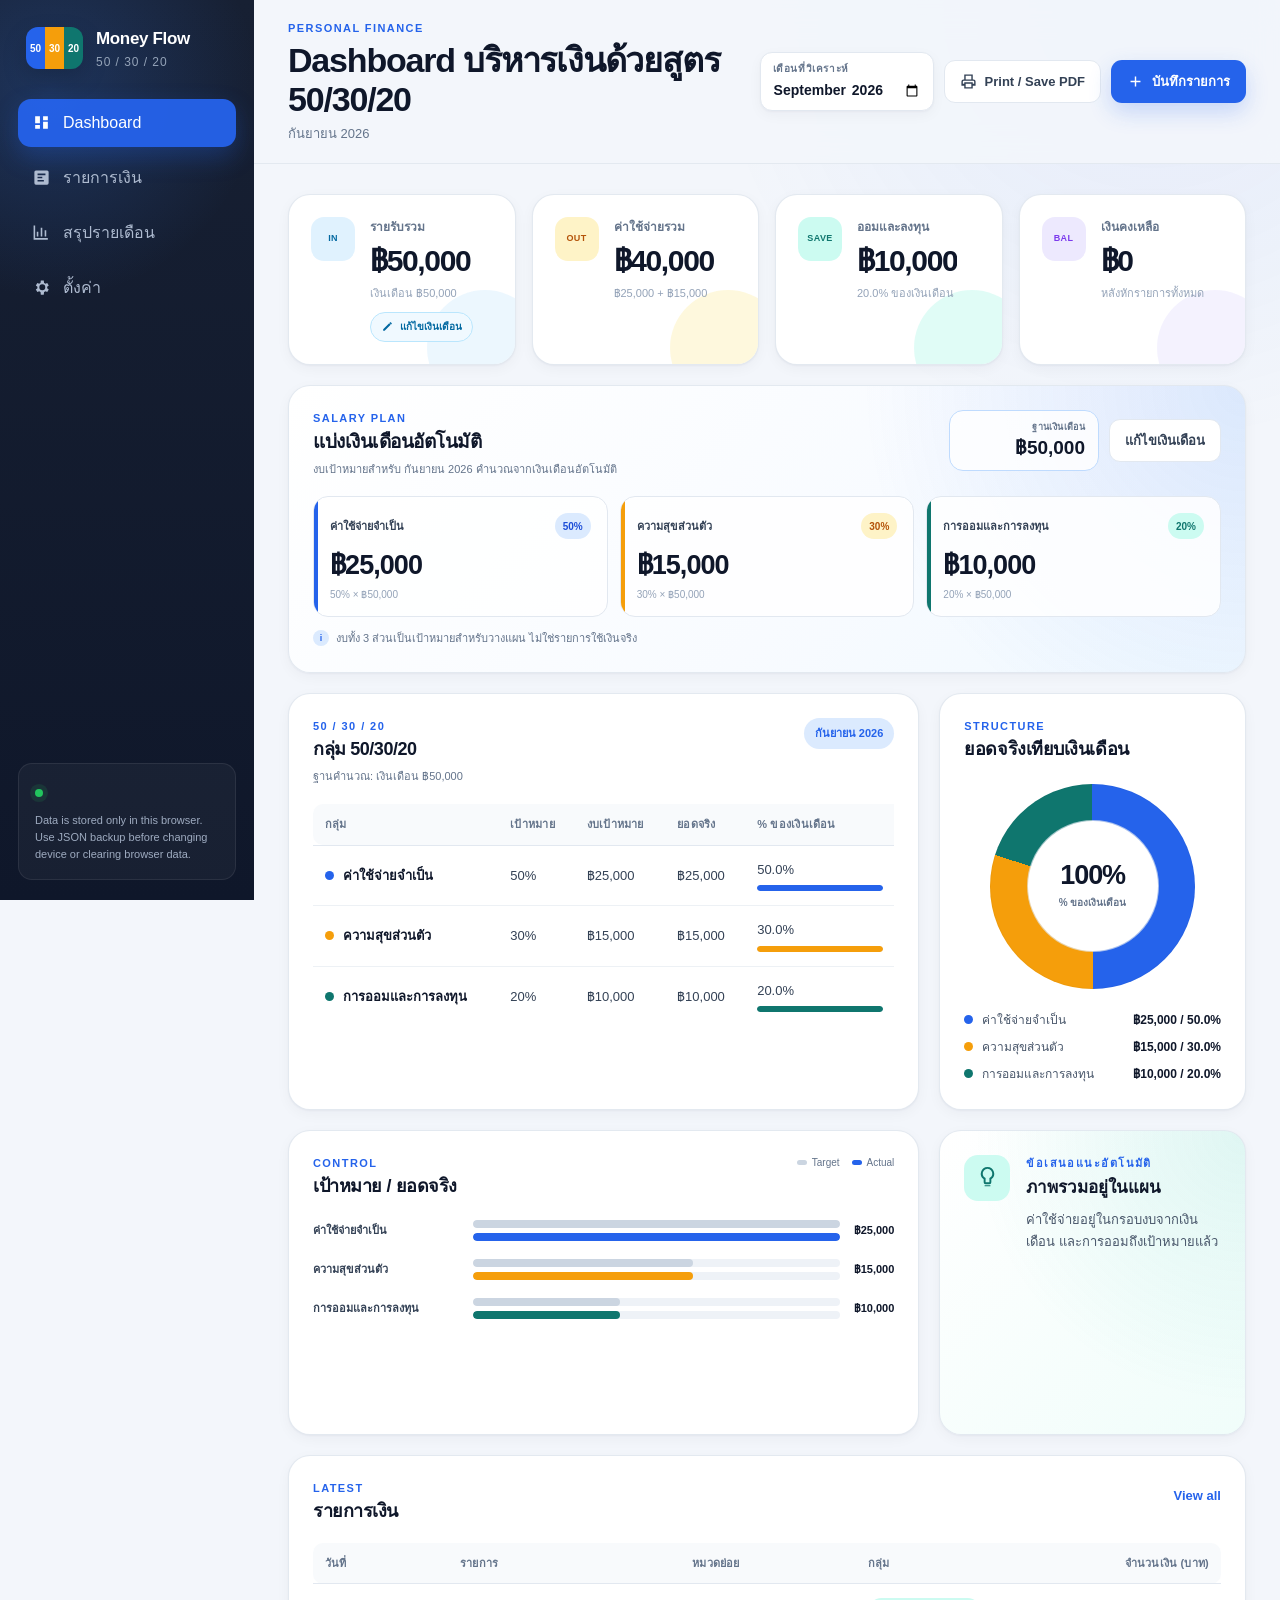
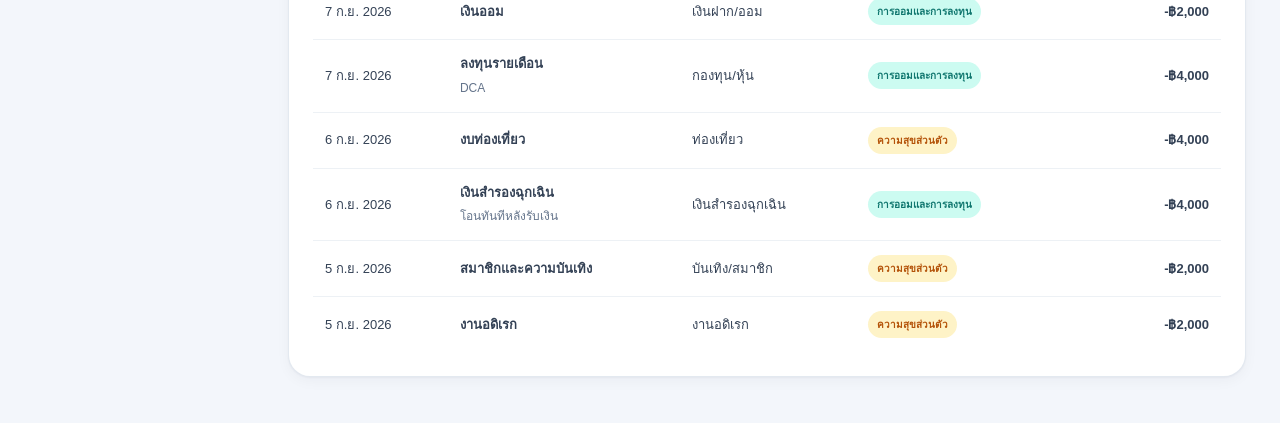
==== commit 7ac03923: "Add files via upload" ====
--- a/index.html
+++ b/index.html
@@ -4,10 +4,10 @@
   <meta charset="utf-8">
   <meta name="viewport" content="width=device-width, initial-scale=1">
   <meta name="theme-color" content="#0f172a">
-  <meta name="description" content="Dashboard บริหารเงินตามสูตร 50/30/20 แบบ Responsive ใช้งานได้ทั้งคอมพิวเตอร์และโทรศัพท์">
+  <meta name="description" content="Dashboard บริหารเงินตามสูตร 50/30/20 คำนวณงบอัตโนมัติจากเงินเดือน ใช้งานได้ทั้งคอมพิวเตอร์และโทรศัพท์">
   <meta name="apple-mobile-web-app-capable" content="yes">
   <meta name="apple-mobile-web-app-status-bar-style" content="default">
-  <title>50/30/20 Finance Dashboard</title>
+  <title>50/30/20 Finance Dashboard V4</title>
   <link rel="icon" href="[data-uri]" type="image/svg+xml">
   <style>
 :root {
@@ -542,6 +542,49 @@
   white-space: nowrap;
 }
 
+.kpi-content {
+  flex: 1 1 auto;
+}
+
+.kpi-quick-button {
+  position: relative;
+  z-index: 2;
+  display: inline-flex;
+  min-height: 30px;
+  align-items: center;
+  gap: 6px;
+  margin-top: 10px;
+  padding: 6px 10px;
+  border: 1px solid #bae6fd;
+  border-radius: 999px;
+  color: var(--income);
+  background: #f0f9ff;
+  font-family: inherit;
+  font-size: 10px;
+  font-weight: 850;
+  line-height: 1;
+  cursor: pointer;
+  transition: border-color 160ms ease, background 160ms ease, transform 160ms ease;
+}
+
+.kpi-quick-button svg {
+  width: 13px;
+  height: 13px;
+  flex: 0 0 auto;
+  fill: currentColor;
+}
+
+.kpi-quick-button:hover {
+  border-color: #7dd3fc;
+  background: #e0f2fe;
+  transform: translateY(-1px);
+}
+
+.kpi-quick-button:focus-visible {
+  outline: 3px solid rgba(37, 99, 235, 0.2);
+  outline-offset: 2px;
+}
+
 .dashboard-grid {
   display: grid;
   grid-template-columns: minmax(0, 1.75fr) minmax(300px, 0.85fr);
@@ -1484,6 +1527,295 @@
   color: var(--success) !important;
 }
 
+
+.salary-plan {
+  margin-bottom: 20px;
+  overflow: hidden;
+  background:
+    radial-gradient(circle at 100% 0, rgba(37, 99, 235, 0.12), transparent 24rem),
+    linear-gradient(135deg, #ffffff 0%, #f8fbff 58%, #f0f9ff 100%);
+}
+
+.salary-plan.is-empty {
+  border-style: dashed;
+}
+
+.salary-plan-head {
+  display: flex;
+  align-items: flex-start;
+  justify-content: space-between;
+  gap: 18px;
+}
+
+.salary-plan-title-wrap h2 {
+  margin: 0;
+  font-size: 19px;
+  line-height: 1.3;
+  letter-spacing: -0.025em;
+}
+
+.salary-plan-caption,
+.salary-plan-note,
+.budget-basis {
+  margin: 6px 0 0;
+  color: var(--muted);
+  font-size: 11px;
+  line-height: 1.6;
+}
+
+.salary-plan-base-wrap {
+  display: flex;
+  align-items: center;
+  gap: 10px;
+}
+
+.salary-base-badge {
+  min-width: 150px;
+  padding: 10px 13px;
+  border: 1px solid #bfdbfe;
+  border-radius: 14px;
+  background: rgba(255, 255, 255, 0.82);
+  text-align: right;
+}
+
+.salary-base-badge span {
+  display: block;
+  color: var(--muted);
+  font-size: 9px;
+  font-weight: 800;
+  letter-spacing: 0.04em;
+  text-transform: uppercase;
+}
+
+.salary-base-badge strong {
+  display: block;
+  margin-top: 3px;
+  color: var(--ink);
+  font-size: 19px;
+  line-height: 1.2;
+}
+
+.salary-plan-button {
+  min-height: 43px;
+  white-space: nowrap;
+}
+
+.salary-plan-grid {
+  display: grid;
+  grid-template-columns: repeat(3, minmax(0, 1fr));
+  gap: 12px;
+  margin-top: 18px;
+}
+
+.salary-plan-item {
+  position: relative;
+  min-width: 0;
+  padding: 16px 16px 14px;
+  overflow: hidden;
+  border: 1px solid var(--line);
+  border-radius: 15px;
+  background: rgba(255, 255, 255, 0.86);
+}
+
+.salary-plan-item::before {
+  position: absolute;
+  inset: 0 auto 0 0;
+  width: 4px;
+  content: "";
+}
+
+.salary-plan-item.needs::before { background: var(--needs); }
+.salary-plan-item.wants::before { background: var(--wants); }
+.salary-plan-item.savings::before { background: var(--savings); }
+
+.salary-plan-item-top {
+  display: flex;
+  align-items: center;
+  justify-content: space-between;
+  gap: 10px;
+}
+
+.salary-plan-item-top span:first-child {
+  min-width: 0;
+  overflow: hidden;
+  color: #334155;
+  font-size: 11px;
+  font-weight: 800;
+  text-overflow: ellipsis;
+  white-space: nowrap;
+}
+
+.salary-plan-ratio {
+  display: inline-flex;
+  min-height: 26px;
+  align-items: center;
+  padding: 0 8px;
+  border-radius: 999px;
+  font-size: 10px;
+  font-weight: 900;
+}
+
+.salary-plan-item.needs .salary-plan-ratio { color: #1d4ed8; background: var(--needs-soft); }
+.salary-plan-item.wants .salary-plan-ratio { color: #b45309; background: var(--wants-soft); }
+.salary-plan-item.savings .salary-plan-ratio { color: var(--savings); background: var(--savings-soft); }
+
+.salary-plan-item strong {
+  display: block;
+  margin-top: 12px;
+  color: var(--ink);
+  font-size: clamp(20px, 2.2vw, 27px);
+  line-height: 1.1;
+  letter-spacing: -0.035em;
+}
+
+.salary-plan-item small {
+  display: block;
+  margin-top: 6px;
+  color: var(--muted-2);
+  font-size: 10px;
+}
+
+.salary-plan-note {
+  display: flex;
+  align-items: flex-start;
+  gap: 7px;
+  margin-top: 13px;
+}
+
+.salary-plan-note::before {
+  flex: 0 0 auto;
+  content: "i";
+  display: inline-grid;
+  width: 16px;
+  height: 16px;
+  place-items: center;
+  border-radius: 50%;
+  color: var(--primary);
+  background: var(--primary-soft);
+  font-size: 9px;
+  font-weight: 900;
+}
+
+.salary-live-preview {
+  margin: 17px 0 5px;
+  padding: 15px;
+  border: 1px solid #bfdbfe;
+  border-radius: 15px;
+  background: #f8fbff;
+}
+
+.salary-live-preview[hidden] {
+  display: none !important;
+}
+
+.salary-live-preview-head {
+  display: flex;
+  align-items: center;
+  justify-content: space-between;
+  gap: 12px;
+  margin-bottom: 11px;
+}
+
+.salary-live-preview-head strong {
+  font-size: 12px;
+}
+
+.salary-live-preview-head span {
+  color: var(--muted);
+  font-size: 10px;
+}
+
+.salary-live-grid {
+  display: grid;
+  grid-template-columns: repeat(3, minmax(0, 1fr));
+  gap: 8px;
+}
+
+.salary-live-item {
+  min-width: 0;
+  padding: 10px;
+  border-radius: 11px;
+  background: #ffffff;
+  box-shadow: inset 0 0 0 1px rgba(226, 232, 240, 0.95);
+}
+
+.salary-live-item span,
+.salary-live-item small {
+  display: block;
+  color: var(--muted);
+  font-size: 9px;
+  line-height: 1.3;
+}
+
+.salary-live-item strong {
+  display: block;
+  margin: 5px 0 3px;
+  overflow: hidden;
+  color: var(--ink);
+  font-size: 15px;
+  text-overflow: ellipsis;
+  white-space: nowrap;
+}
+
+@media (max-width: 820px) {
+  .salary-plan-head {
+    flex-direction: column;
+  }
+
+  .salary-plan-base-wrap {
+    width: 100%;
+  }
+
+  .salary-base-badge {
+    flex: 1 1 auto;
+    text-align: left;
+  }
+}
+
+@media (max-width: 620px) {
+  .salary-plan {
+    padding: 18px;
+  }
+
+  .salary-plan-base-wrap {
+    align-items: stretch;
+    flex-direction: column;
+  }
+
+  .salary-plan-button {
+    width: 100%;
+  }
+
+  .salary-plan-grid {
+    grid-template-columns: 1fr;
+    gap: 9px;
+  }
+
+  .salary-plan-item {
+    padding: 14px;
+  }
+
+  .salary-plan-item strong {
+    font-size: 23px;
+  }
+
+  .salary-live-preview {
+    padding: 12px;
+  }
+
+  .salary-live-grid {
+    gap: 6px;
+  }
+
+  .salary-live-item {
+    padding: 8px 7px;
+  }
+
+  .salary-live-item strong {
+    font-size: 12px;
+  }
+}
+
 @media (max-width: 1240px) {
   .topbar-tools .button-secondary span {
     display: none;
@@ -1666,7 +1998,7 @@
   }
 
   .kpi-card {
-    min-height: 116px;
+    min-height: 132px;
     padding: 18px;
   }
 
@@ -1740,6 +2072,7 @@
 
   .sidebar,
   .topbar-tools,
+  .kpi-quick-button,
   .text-button,
   .row-actions,
   .toolbar,
@@ -2052,7 +2385,6 @@
     grid-template-columns: 1fr 1fr;
   }
 }
-
 </style>
 </head>
 <body>
@@ -2126,10 +2458,14 @@
           <div class="kpi-grid">
             <article class="kpi-card kpi-income">
               <div class="kpi-icon" aria-hidden="true">IN</div>
-              <div>
+              <div class="kpi-content">
                 <p data-i18n="incomeTotal">Income</p>
                 <strong id="kpi-income">0</strong>
                 <small id="kpi-income-note">0 transactions</small>
+                <button class="kpi-quick-button" id="salary-quick-button" type="button">
+                  <svg viewBox="0 0 24 24" aria-hidden="true"><path d="M4 17.25V20h2.75L17.81 8.94l-2.75-2.75L4 17.25Zm15.71-10.04a1 1 0 0 0 0-1.42l-1.5-1.5a1 1 0 0 0-1.42 0l-1.17 1.17 2.75 2.75 1.34-1Z"/></svg>
+                  <span id="salary-quick-label" data-i18n="setSalary">Set salary</span>
+                </button>
               </div>
             </article>
             <article class="kpi-card kpi-expense">
@@ -2158,12 +2494,58 @@
             </article>
           </div>
 
+          <article class="panel salary-plan" id="salary-plan-panel">
+            <div class="salary-plan-head">
+              <div class="salary-plan-title-wrap">
+                <p class="section-kicker">SALARY PLAN</p>
+                <h2>แบ่งเงินเดือนอัตโนมัติ</h2>
+                <p class="salary-plan-caption" id="salary-plan-caption">ระบบคำนวณงบเป้าหมายตามสัดส่วนจากเงินเดือนของเดือนที่เลือก</p>
+              </div>
+              <div class="salary-plan-base-wrap">
+                <div class="salary-base-badge">
+                  <span>ฐานเงินเดือน</span>
+                  <strong id="salary-base-amount">฿0</strong>
+                </div>
+                <button class="button button-secondary salary-plan-button" id="salary-plan-button" type="button">ใส่เงินเดือน</button>
+              </div>
+            </div>
+
+            <div class="salary-plan-grid">
+              <section class="salary-plan-item needs">
+                <div class="salary-plan-item-top">
+                  <span>ค่าใช้จ่ายจำเป็น</span>
+                  <span class="salary-plan-ratio" id="salary-plan-needs-ratio">50%</span>
+                </div>
+                <strong id="salary-plan-needs-amount">฿0</strong>
+                <small id="salary-plan-needs-formula">50% × เงินเดือน</small>
+              </section>
+              <section class="salary-plan-item wants">
+                <div class="salary-plan-item-top">
+                  <span>ความสุขส่วนตัว</span>
+                  <span class="salary-plan-ratio" id="salary-plan-wants-ratio">30%</span>
+                </div>
+                <strong id="salary-plan-wants-amount">฿0</strong>
+                <small id="salary-plan-wants-formula">30% × เงินเดือน</small>
+              </section>
+              <section class="salary-plan-item savings">
+                <div class="salary-plan-item-top">
+                  <span>การออมและการลงทุน</span>
+                  <span class="salary-plan-ratio" id="salary-plan-savings-ratio">20%</span>
+                </div>
+                <strong id="salary-plan-savings-amount">฿0</strong>
+                <small id="salary-plan-savings-formula">20% × เงินเดือน</small>
+              </section>
+            </div>
+            <p class="salary-plan-note" id="salary-plan-note">งบทั้ง 3 ส่วนเป็นเป้าหมายสำหรับวางแผน ไม่ใช่รายการใช้เงินจริง</p>
+          </article>
+
           <div class="dashboard-grid">
             <article class="panel budget-panel">
               <div class="panel-heading">
                 <div>
                   <p class="section-kicker">50 / 30 / 20</p>
                   <h2 data-i18n="budgetAllocation">Budget allocation</h2>
+                  <p class="budget-basis" id="budget-basis-label">คำนวณจากเงินเดือนของเดือนที่เลือก</p>
                 </div>
                 <span class="month-chip" id="dashboard-month-label"></span>
               </div>
@@ -2487,6 +2869,30 @@
         </label>
       </div>
 
+      <section class="salary-live-preview" id="salary-live-preview" hidden>
+        <div class="salary-live-preview-head">
+          <strong>ตัวอย่างแบ่งเงินเดือนทันที</strong>
+          <span id="salary-live-base">ฐาน ฿0</span>
+        </div>
+        <div class="salary-live-grid">
+          <div class="salary-live-item">
+            <span id="salary-live-needs-label">จำเป็น 50%</span>
+            <strong id="salary-live-needs">฿0</strong>
+            <small>งบสูงสุดแนะนำ</small>
+          </div>
+          <div class="salary-live-item">
+            <span id="salary-live-wants-label">ความสุข 30%</span>
+            <strong id="salary-live-wants">฿0</strong>
+            <small>งบใช้เพื่อความสุข</small>
+          </div>
+          <div class="salary-live-item">
+            <span id="salary-live-savings-label">ออม 20%</span>
+            <strong id="salary-live-savings">฿0</strong>
+            <small>เป้าหมายออม/ลงทุน</small>
+          </div>
+        </div>
+      </section>
+
       <p class="form-message" id="transaction-form-message"></p>
       <div class="dialog-actions">
         <button class="button button-secondary" id="dialog-cancel-button" type="button" data-i18n="cancel">Cancel</button>
@@ -2498,9 +2904,8 @@
   <div class="toast" id="toast" role="status" aria-live="polite"></div>
 
   <script>
-window.BUDGET_SEED = {"version":1,"labels":{"appTitle":"Dashboard บริหารเงินด้วยสูตร 50/30/20","dashboard":"Dashboard","transactions":"รายการเงิน","summary":"สรุปรายเดือน","settings":"ตั้งค่า","selectedMonth":"เดือนที่วิเคราะห์","monthHint":"เปลี่ยนเดือนในช่องสีเหลือง แล้ว Dashboard จะสรุปเฉพาะรายการของเดือนนั้น","incomeTotal":"รายรับรวม","expenseTotal":"ค่าใช้จ่ายรวม","savingsTotal":"ออมและลงทุน","remaining":"เงินคงเหลือ","group":"กลุ่ม","target":"เป้าหมาย","targetBudget":"งบเป้าหมาย","actual":"ยอดจริง","percentIncome":"% ของรายรับ","variance":"ส่วนต่างจากเป้า","status":"สถานะ","needs":"ค่าใช้จ่ายจำเป็น","wants":"ความสุขส่วนตัว","savings":"การออมและการลงทุน","inPlan":"อยู่ในแผน","targetReached":"ถึงเป้า","automaticAdvice":"ข้อเสนอแนะอัตโนมัติ","defaultAdvice":"โครงสร้างการเงินอยู่ในแผนและการออมถึงเป้าหมายแล้ว","usage":"วิธีใช้งาน","usageText":"1) ไปที่ชีต รายการเงิน แล้วบันทึกรายรับและเงินออก\n2) เลือกหมวดย่อย ระบบจะจัดเข้ากลุ่ม 50/30/20 ให้อัตโนมัติ\n3) เปลี่ยนเดือนที่ Dashboard ช่องสีเหลืองเพื่อดูผลรายเดือน\n4) ปรับสัดส่วนหรือเพิ่มหมวดได้ในชีต ตั้งค่า\n5) ดูแนวโน้มทั้งปีได้ในชีต สรุปรายเดือน","transactionsTitle":"บันทึกรายรับ รายจ่าย การออมและการลงทุน","transactionsHint":"กรอกเฉพาะช่องสีน้ำเงิน กลุ่ม 50/30/20 และผลตรวจสอบจะคำนวณให้อัตโนมัติ | ข้อมูลด้านล่างเป็นตัวอย่าง สามารถลบหรือแก้ไขได้","date":"วันที่","item":"รายการ","category":"หมวดย่อย","group503020":"กลุ่ม 50/30/20","incomeAmount":"เงินเข้า (บาท)","outflowAmount":"เงินออก (บาท)","payment":"ช่องทาง","note":"หมายเหตุ","check":"ตรวจสอบ","income":"รายรับ","normal":"ปกติ","summaryTitle":"สรุปการเงินรายเดือนตลอดปี","selectedYear":"ปีที่วิเคราะห์","month":"เดือน","incomeShort":"รายรับ","needsShort":"จำเป็น","wantsShort":"ความสุข","savingsShort":"ออม/ลงทุน","remainingShort":"คงเหลือ","savingsRate":"อัตราออม","noData":"ไม่มีข้อมูล","totalAverage":"รวม/เฉลี่ย","settingsTitle":"ตั้งค่า Dashboard 50/30/20","targetRatio":"สัดส่วนเป้าหมาย","guidance":"แนวทาง","subCategory":"หมวดย่อย","paymentAccount":"ช่องทางชำระ/บัญชี","total":"รวม","ratioMustEqual":"ผลรวมต้องเท่ากับ 100%","addTransaction":"บันทึกรายการ","save":"บันทึก","edit":"แก้ไข","delete":"ลบ","cancel":"Cancel","search":"Search","allGroups":"All groups","actions":"Actions","amount":"Amount (THB)","recentTransactions":"รายการเงิน","targetVsActual":"เป้าหมาย / ยอดจริง","actualAllocation":"ยอดจริง 50/30/20","usedAllocated":"% ของรายรับ","monthlySavingsTrend":"Monthly savings rate","annualIncome":"รายรับรวม","annualSavings":"ออม/ลงทุน รวม","annualRemaining":"คงเหลือ รวม","annualSavingsRate":"อัตราออม","allocationSettings":"สัดส่วนเป้าหมาย","categorySettings":"หมวดย่อย","paymentSettings":"ช่องทางชำระ/บัญชี","dataManagement":"Data management","addCategory":"Add category","addPayment":"Add payment method","saveRatios":"Save ratios","backupJson":"Backup JSON","restoreJson":"Restore JSON","exportCsv":"Export CSV","resetSample":"Restore sample data","clearTransactions":"Clear transactions","printReport":"Print / Save PDF","localStorageNote":"Data is stored only in this browser. Use JSON backup before changing device or clearing browser data.","noTransactions":"No transactions for this period.","overBudget":"Over budget","belowTarget":"Below target","noIncome":"No income recorded","goodStatus":"On track","needsGuidance":"ที่อยู่อาศัย อาหาร เดินทาง สาธารณูปโภค และภาระจำเป็น","wantsGuidance":"ร้านอาหาร ช้อปปิ้ง ท่องเที่ยว งานอดิเรก และความบันเทิง","savingsGuidance":"เงินสำรองฉุกเฉิน เงินออม การลงทุน และชำระหนี้เพิ่ม","budgetAllocation":"กลุ่ม 50/30/20"},"groupLabels":{"income":"รายรับ","needs":"ค่าใช้จ่ายจำเป็น","wants":"ความสุขส่วนตัว","savings":"การออมและการลงทุน"},"defaultState":{"version":1,"settings":{"ratios":{"needs":0.5,"wants":0.3,"savings":0.2},"categories":[{"id":"cat-1","name":"เงินเดือน","group":"income"},{"id":"cat-2","name":"โบนัส","group":"income"},{"id":"cat-3","name":"รายได้เสริม","group":"income"},{"id":"cat-4","name":"ค่าเช่า/ผ่อนบ้าน","group":"needs"},{"id":"cat-5","name":"อาหารประจำวัน","group":"needs"},{"id":"cat-6","name":"ค่าน้ำ/ไฟ/อินเทอร์เน็ต","group":"needs"},{"id":"cat-7","name":"ค่าเดินทาง","group":"needs"},{"id":"cat-8","name":"ประกัน/ค่ารักษา","group":"needs"},{"id":"cat-9","name":"ชำระหนี้ขั้นต่ำ","group":"needs"},{"id":"cat-10","name":"ค่าเลี้ยงดูครอบครัว","group":"needs"},{"id":"cat-11","name":"ร้านอาหาร/คาเฟ่","group":"wants"},{"id":"cat-12","name":"ช้อปปิ้ง","group":"wants"},{"id":"cat-13","name":"ท่องเที่ยว","group":"wants"},{"id":"cat-14","name":"บันเทิง/สมาชิก","group":"wants"},{"id":"cat-15","name":"งานอดิเรก","group":"wants"},{"id":"cat-16","name":"ของขวัญ","group":"wants"},{"id":"cat-17","name":"เงินสำรองฉุกเฉิน","group":"savings"},{"id":"cat-18","name":"เงินฝาก/ออม","group":"savings"},{"id":"cat-19","name":"กองทุน/หุ้น","group":"savings"},{"id":"cat-20","name":"ชำระหนี้เพิ่ม","group":"savings"},{"id":"cat-21","name":"เกษียณ/ประกันบำนาญ","group":"savings"},{"id":"cat-22","name":"อื่นๆ-จำเป็น","group":"needs"},{"id":"cat-23","name":"อื่นๆ-ความสุข","group":"wants"},{"id":"cat-24","name":"อื่นๆ-ออม/ลงทุน","group":"savings"}],"payments":["เงินสด","โอนธนาคาร","บัตรเครดิต","E-Wallet","หักบัญชีอัตโนมัติ"]},"transactions":[{"id":"sample-1","date":"2026-09-01","description":"เงินเดือนประจำ","categoryId":"cat-1","categoryName":"เงินเดือน","group":"income","amount":50000,"payment":"โอนธนาคาร","note":"ตัวอย่างรายรับ","createdAt":"2026-09-01T00:00:00.000Z"},{"id":"sample-2","date":"2026-09-01","description":"ค่าที่อยู่อาศัย","categoryId":"cat-4","categoryName":"ค่าเช่า/ผ่อนบ้าน","group":"needs","amount":12000,"payment":"โอนธนาคาร","note":"","createdAt":"2026-09-01T00:00:00.000Z"},{"id":"sample-3","date":"2026-09-02","description":"งบอาหารประจำเดือน","categoryId":"cat-5","categoryName":"อาหารประจำวัน","group":"needs","amount":6000,"payment":"โอนธนาคาร","note":"","createdAt":"2026-09-02T00:00:00.000Z"},{"id":"sample-4","date":"2026-09-02","description":"ค่าน้ำ ค่าไฟ อินเทอร์เน็ต","categoryId":"cat-6","categoryName":"ค่าน้ำ/ไฟ/อินเทอร์เน็ต","group":"needs","amount":2500,"payment":"หักบัญชีอัตโนมัติ","note":"","createdAt":"2026-09-02T00:00:00.000Z"},{"id":"sample-5","date":"2026-09-03","description":"ค่าเดินทาง","categoryId":"cat-7","categoryName":"ค่าเดินทาง","group":"needs","amount":3000,"payment":"เงินสด","note":"","createdAt":"2026-09-03T00:00:00.000Z"},{"id":"sample-6","date":"2026-09-03","description":"ประกันและสุขภาพ","categoryId":"cat-8","categoryName":"ประกัน/ค่ารักษา","group":"needs","amount":1500,"payment":"บัตรเครดิต","note":"","createdAt":"2026-09-03T00:00:00.000Z"},{"id":"sample-7","date":"2026-09-04","description":"ร้านอาหารและคาเฟ่","categoryId":"cat-11","categoryName":"ร้านอาหาร/คาเฟ่","group":"wants","amount":3000,"payment":"บัตรเครดิต","note":"","createdAt":"2026-09-04T00:00:00.000Z"},{"id":"sample-8","date":"2026-09-04","description":"ช้อปปิ้งส่วนตัว","categoryId":"cat-12","categoryName":"ช้อปปิ้ง","group":"wants","amount":4000,"payment":"บัตรเครดิต","note":"","createdAt":"2026-09-04T00:00:00.000Z"},{"id":"sample-9","date":"2026-09-05","description":"สมาชิกและความบันเทิง","categoryId":"cat-14","categoryName":"บันเทิง/สมาชิก","group":"wants","amount":2000,"payment":"บัตรเครดิต","note":"","createdAt":"2026-09-05T00:00:00.000Z"},{"id":"sample-10","date":"2026-09-05","description":"งานอดิเรก","categoryId":"cat-15","categoryName":"งานอดิเรก","group":"wants","amount":2000,"payment":"โอนธนาคาร","note":"","createdAt":"2026-09-05T00:00:00.000Z"},{"id":"sample-11","date":"2026-09-06","description":"งบท่องเที่ยว","categoryId":"cat-13","categoryName":"ท่องเที่ยว","group":"wants","amount":4000,"payment":"โอนธนาคาร","note":"","createdAt":"2026-09-06T00:00:00.000Z"},{"id":"sample-12","date":"2026-09-06","description":"เงินสำรองฉุกเฉิน","categoryId":"cat-17","categoryName":"เงินสำรองฉุกเฉิน","group":"savings","amount":4000,"payment":"โอนธนาคาร","note":"โอนทันทีหลังรับเงิน","createdAt":"2026-09-06T00:00:00.000Z"},{"id":"sample-13","date":"2026-09-07","description":"เงินออม","categoryId":"cat-18","categoryName":"เงินฝาก/ออม","group":"savings","amount":2000,"payment":"โอนธนาคาร","note":"","createdAt":"2026-09-07T00:00:00.000Z"},{"id":"sample-14","date":"2026-09-07","description":"ลงทุนรายเดือน","categoryId":"cat-19","categoryName":"กองทุน/หุ้น","group":"savings","amount":4000,"payment":"โอนธนาคาร","note":"DCA","createdAt":"2026-09-07T00:00:00.000Z"}],"ui":{"month":"2026-09","year":2026}}};
-
-</script>
+window.BUDGET_SEED = {"version":4,"labels":{"appTitle":"Dashboard บริหารเงินด้วยสูตร 50/30/20","dashboard":"Dashboard","transactions":"รายการเงิน","summary":"สรุปรายเดือน","settings":"ตั้งค่า","selectedMonth":"เดือนที่วิเคราะห์","monthHint":"เปลี่ยนเดือนในช่องสีเหลือง แล้ว Dashboard จะสรุปเฉพาะรายการของเดือนนั้น","incomeTotal":"รายรับรวม","expenseTotal":"ค่าใช้จ่ายรวม","savingsTotal":"ออมและลงทุน","remaining":"เงินคงเหลือ","group":"กลุ่ม","target":"เป้าหมาย","targetBudget":"งบเป้าหมาย","actual":"ยอดจริง","percentIncome":"% ของเงินเดือน","variance":"ส่วนต่างจากเป้า","status":"สถานะ","needs":"ค่าใช้จ่ายจำเป็น","wants":"ความสุขส่วนตัว","savings":"การออมและการลงทุน","inPlan":"อยู่ในแผน","targetReached":"ถึงเป้า","automaticAdvice":"ข้อเสนอแนะอัตโนมัติ","defaultAdvice":"โครงสร้างการเงินอยู่ในแผนและการออมถึงเป้าหมายแล้ว","usage":"วิธีใช้งาน","usageText":"1) ไปที่ชีต รายการเงิน แล้วบันทึกรายรับและเงินออก\n2) เลือกหมวดย่อย ระบบจะจัดเข้ากลุ่ม 50/30/20 ให้อัตโนมัติ\n3) เปลี่ยนเดือนที่ Dashboard ช่องสีเหลืองเพื่อดูผลรายเดือน\n4) ปรับสัดส่วนหรือเพิ่มหมวดได้ในชีต ตั้งค่า\n5) ดูแนวโน้มทั้งปีได้ในชีต สรุปรายเดือน","transactionsTitle":"บันทึกรายรับ รายจ่าย การออมและการลงทุน","transactionsHint":"เพิ่มรายรับ รายจ่าย เงินออม และการลงทุนได้จากหน้านี้ | เงินเดือนแก้ไขได้โดยกดปุ่ม “ใส่/แก้ไขเงินเดือน” บนการ์ดรายรับ หรือกดปุ่มแก้ไขในตาราง","date":"วันที่","item":"รายการ","category":"หมวดย่อย","group503020":"กลุ่ม 50/30/20","incomeAmount":"เงินเข้า (บาท)","outflowAmount":"เงินออก (บาท)","payment":"ช่องทาง","note":"หมายเหตุ","check":"ตรวจสอบ","income":"รายรับ","normal":"ปกติ","summaryTitle":"สรุปการเงินรายเดือนตลอดปี","selectedYear":"ปีที่วิเคราะห์","month":"เดือน","incomeShort":"รายรับ","needsShort":"จำเป็น","wantsShort":"ความสุข","savingsShort":"ออม/ลงทุน","remainingShort":"คงเหลือ","savingsRate":"อัตราออม","noData":"ไม่มีข้อมูล","totalAverage":"รวม/เฉลี่ย","settingsTitle":"ตั้งค่า Dashboard 50/30/20","targetRatio":"สัดส่วนเป้าหมาย","guidance":"แนวทาง","subCategory":"หมวดย่อย","paymentAccount":"ช่องทางชำระ/บัญชี","total":"รวม","ratioMustEqual":"ผลรวมต้องเท่ากับ 100%","addTransaction":"บันทึกรายการ","save":"บันทึก","edit":"แก้ไข","delete":"ลบ","cancel":"ยกเลิก","search":"ค้นหารายการ","allGroups":"ทุกกลุ่ม","actions":"จัดการ","amount":"จำนวนเงิน (บาท)","recentTransactions":"รายการเงิน","targetVsActual":"เป้าหมาย / ยอดจริง","actualAllocation":"ยอดจริงเทียบเงินเดือน","usedAllocated":"% ของเงินเดือน","monthlySavingsTrend":"Monthly savings rate","annualIncome":"รายรับรวม","annualSavings":"ออม/ลงทุน รวม","annualRemaining":"คงเหลือ รวม","annualSavingsRate":"อัตราออม","allocationSettings":"สัดส่วนเป้าหมาย","categorySettings":"หมวดย่อย","paymentSettings":"ช่องทางชำระ/บัญชี","dataManagement":"Data management","addCategory":"Add category","addPayment":"Add payment method","saveRatios":"Save ratios","backupJson":"Backup JSON","restoreJson":"Restore JSON","exportCsv":"Export CSV","resetSample":"Restore sample data","clearTransactions":"Clear transactions","printReport":"Print / Save PDF","localStorageNote":"Data is stored only in this browser. Use JSON backup before changing device or clearing browser data.","noTransactions":"No transactions for this period.","overBudget":"Over budget","belowTarget":"Below target","noIncome":"No income recorded","goodStatus":"On track","needsGuidance":"ที่อยู่อาศัย อาหาร เดินทาง สาธารณูปโภค และภาระจำเป็น","wantsGuidance":"ร้านอาหาร ช้อปปิ้ง ท่องเที่ยว งานอดิเรก และความบันเทิง","savingsGuidance":"เงินสำรองฉุกเฉิน เงินออม การลงทุน และชำระหนี้เพิ่ม","budgetAllocation":"กลุ่ม 50/30/20","setSalary":"ใส่เงินเดือน","editSalary":"แก้ไขเงินเดือน","setSalaryHint":"เพิ่มเงินเดือนสำหรับเดือนที่เลือก","editSalaryHint":"แก้ไขยอดเงินเดือนของเดือนที่เลือก","salaryDialogAdd":"ใส่เงินเดือน","salaryDialogEdit":"แก้ไขเงินเดือน","salarySaved":"บันทึกเงินเดือนและคำนวณแผน 50/30/20 แล้ว","salaryDescription":"เงินเดือนประจำ","incomeEntry":"รายการรายรับ","incomeEntries":"รายการรายรับ","noCategory":"ไม่มีหมวดในกลุ่มนี้","transactionValidation":"กรุณากรอกวันที่ กลุ่ม หมวด และจำนวนเงินที่มากกว่า 0 ให้ครบ"},"groupLabels":{"income":"รายรับ","needs":"ค่าใช้จ่ายจำเป็น","wants":"ความสุขส่วนตัว","savings":"การออมและการลงทุน"},"defaultState":{"version":4,"settings":{"ratios":{"needs":0.5,"wants":0.3,"savings":0.2},"categories":[{"id":"cat-1","name":"เงินเดือน","group":"income"},{"id":"cat-2","name":"โบนัส","group":"income"},{"id":"cat-3","name":"รายได้เสริม","group":"income"},{"id":"cat-4","name":"ค่าเช่า/ผ่อนบ้าน","group":"needs"},{"id":"cat-5","name":"อาหารประจำวัน","group":"needs"},{"id":"cat-6","name":"ค่าน้ำ/ไฟ/อินเทอร์เน็ต","group":"needs"},{"id":"cat-7","name":"ค่าเดินทาง","group":"needs"},{"id":"cat-8","name":"ประกัน/ค่ารักษา","group":"needs"},{"id":"cat-9","name":"ชำระหนี้ขั้นต่ำ","group":"needs"},{"id":"cat-10","name":"ค่าเลี้ยงดูครอบครัว","group":"needs"},{"id":"cat-11","name":"ร้านอาหาร/คาเฟ่","group":"wants"},{"id":"cat-12","name":"ช้อปปิ้ง","group":"wants"},{"id":"cat-13","name":"ท่องเที่ยว","group":"wants"},{"id":"cat-14","name":"บันเทิง/สมาชิก","group":"wants"},{"id":"cat-15","name":"งานอดิเรก","group":"wants"},{"id":"cat-16","name":"ของขวัญ","group":"wants"},{"id":"cat-17","name":"เงินสำรองฉุกเฉิน","group":"savings"},{"id":"cat-18","name":"เงินฝาก/ออม","group":"savings"},{"id":"cat-19","name":"กองทุน/หุ้น","group":"savings"},{"id":"cat-20","name":"ชำระหนี้เพิ่ม","group":"savings"},{"id":"cat-21","name":"เกษียณ/ประกันบำนาญ","group":"savings"},{"id":"cat-22","name":"อื่นๆ-จำเป็น","group":"needs"},{"id":"cat-23","name":"อื่นๆ-ความสุข","group":"wants"},{"id":"cat-24","name":"อื่นๆ-ออม/ลงทุน","group":"savings"}],"payments":["เงินสด","โอนธนาคาร","บัตรเครดิต","E-Wallet","หักบัญชีอัตโนมัติ"]},"transactions":[{"id":"sample-1","date":"2026-09-01","description":"เงินเดือนประจำ","categoryId":"cat-1","categoryName":"เงินเดือน","group":"income","amount":50000,"payment":"โอนธนาคาร","note":"ตัวอย่างรายรับ","createdAt":"2026-09-01T00:00:00.000Z"},{"id":"sample-2","date":"2026-09-01","description":"ค่าที่อยู่อาศัย","categoryId":"cat-4","categoryName":"ค่าเช่า/ผ่อนบ้าน","group":"needs","amount":12000,"payment":"โอนธนาคาร","note":"","createdAt":"2026-09-01T00:00:00.000Z"},{"id":"sample-3","date":"2026-09-02","description":"งบอาหารประจำเดือน","categoryId":"cat-5","categoryName":"อาหารประจำวัน","group":"needs","amount":6000,"payment":"โอนธนาคาร","note":"","createdAt":"2026-09-02T00:00:00.000Z"},{"id":"sample-4","date":"2026-09-02","description":"ค่าน้ำ ค่าไฟ อินเทอร์เน็ต","categoryId":"cat-6","categoryName":"ค่าน้ำ/ไฟ/อินเทอร์เน็ต","group":"needs","amount":2500,"payment":"หักบัญชีอัตโนมัติ","note":"","createdAt":"2026-09-02T00:00:00.000Z"},{"id":"sample-5","date":"2026-09-03","description":"ค่าเดินทาง","categoryId":"cat-7","categoryName":"ค่าเดินทาง","group":"needs","amount":3000,"payment":"เงินสด","note":"","createdAt":"2026-09-03T00:00:00.000Z"},{"id":"sample-6","date":"2026-09-03","description":"ประกันและสุขภาพ","categoryId":"cat-8","categoryName":"ประกัน/ค่ารักษา","group":"needs","amount":1500,"payment":"บัตรเครดิต","note":"","createdAt":"2026-09-03T00:00:00.000Z"},{"id":"sample-7","date":"2026-09-04","description":"ร้านอาหารและคาเฟ่","categoryId":"cat-11","categoryName":"ร้านอาหาร/คาเฟ่","group":"wants","amount":3000,"payment":"บัตรเครดิต","note":"","createdAt":"2026-09-04T00:00:00.000Z"},{"id":"sample-8","date":"2026-09-04","description":"ช้อปปิ้งส่วนตัว","categoryId":"cat-12","categoryName":"ช้อปปิ้ง","group":"wants","amount":4000,"payment":"บัตรเครดิต","note":"","createdAt":"2026-09-04T00:00:00.000Z"},{"id":"sample-9","date":"2026-09-05","description":"สมาชิกและความบันเทิง","categoryId":"cat-14","categoryName":"บันเทิง/สมาชิก","group":"wants","amount":2000,"payment":"บัตรเครดิต","note":"","createdAt":"2026-09-05T00:00:00.000Z"},{"id":"sample-10","date":"2026-09-05","description":"งานอดิเรก","categoryId":"cat-15","categoryName":"งานอดิเรก","group":"wants","amount":2000,"payment":"โอนธนาคาร","note":"","createdAt":"2026-09-05T00:00:00.000Z"},{"id":"sample-11","date":"2026-09-06","description":"งบท่องเที่ยว","categoryId":"cat-13","categoryName":"ท่องเที่ยว","group":"wants","amount":4000,"payment":"โอนธนาคาร","note":"","createdAt":"2026-09-06T00:00:00.000Z"},{"id":"sample-12","date":"2026-09-06","description":"เงินสำรองฉุกเฉิน","categoryId":"cat-17","categoryName":"เงินสำรองฉุกเฉิน","group":"savings","amount":4000,"payment":"โอนธนาคาร","note":"โอนทันทีหลังรับเงิน","createdAt":"2026-09-06T00:00:00.000Z"},{"id":"sample-13","date":"2026-09-07","description":"เงินออม","categoryId":"cat-18","categoryName":"เงินฝาก/ออม","group":"savings","amount":2000,"payment":"โอนธนาคาร","note":"","createdAt":"2026-09-07T00:00:00.000Z"},{"id":"sample-14","date":"2026-09-07","description":"ลงทุนรายเดือน","categoryId":"cat-19","categoryName":"กองทุน/หุ้น","group":"savings","amount":4000,"payment":"โอนธนาคาร","note":"DCA","createdAt":"2026-09-07T00:00:00.000Z"}],"ui":{"month":"2026-09","year":2026}}};
+  </script>
   <script>
 (function () {
   'use strict';
@@ -2517,6 +2922,7 @@
   var BUDGET_GROUPS = ['needs', 'wants', 'savings'];
   var currentView = 'dashboard';
   var editingTransactionId = null;
+  var transactionDialogMode = 'general';
   var toastTimer = null;
   var state = loadState();
 
@@ -2566,7 +2972,7 @@
     }
 
     var normalized = {
-      version: 1,
+      version: Number(SEED.version) || 3,
       settings: {
         ratios: clone(base.settings.ratios),
         categories: clone(base.settings.categories),
@@ -2615,6 +3021,26 @@
       }
     }
 
+    // เงินเดือนเป็นหมวดพื้นฐานที่ต้องมีเสมอ เพื่อให้ข้อมูลเก่าจาก Version ก่อนหน้า
+    // ยังสามารถเพิ่มและแก้ไขรายรับประจำได้ แม้ผู้ใช้เคยลบหมวดรายรับออกไป
+    var defaultSalaryCategory = base.settings.categories.find(function (category) {
+      return category.group === 'income' && category.name === 'เงินเดือน';
+    });
+    var hasSalaryCategory = normalized.settings.categories.some(function (category) {
+      return category.group === 'income' && category.name.trim() === 'เงินเดือน';
+    });
+    if (!hasSalaryCategory) {
+      var salaryCategory = clone(defaultSalaryCategory || {
+        id: 'cat-salary',
+        name: 'เงินเดือน',
+        group: 'income'
+      });
+      if (normalized.settings.categories.some(function (category) { return category.id === salaryCategory.id; })) {
+        salaryCategory.id = makeId('cat');
+      }
+      normalized.settings.categories.unshift(salaryCategory);
+    }
+
     if (raw.settings && Array.isArray(raw.settings.payments)) {
       var uniquePayments = [];
       raw.settings.payments.forEach(function (payment) {
@@ -2640,7 +3066,8 @@
           amount: Number(transaction.amount),
           payment: String(transaction.payment || ''),
           note: String(transaction.note || ''),
-          createdAt: String(transaction.createdAt || new Date().toISOString())
+          createdAt: String(transaction.createdAt || new Date().toISOString()),
+          updatedAt: String(transaction.updatedAt || transaction.createdAt || new Date().toISOString())
         };
       });
     }
@@ -2732,6 +3159,64 @@
     }) || null;
   }
 
+  function getSalaryCategory() {
+    return state.settings.categories.find(function (category) {
+      return category.group === 'income' && category.name.trim() === 'เงินเดือน';
+    }) || null;
+  }
+
+  function ensureSalaryCategory() {
+    var salaryCategory = getSalaryCategory();
+    if (salaryCategory) {
+      return salaryCategory;
+    }
+
+    var defaultCategory = SEED.defaultState.settings.categories.find(function (category) {
+      return category.group === 'income' && category.name === 'เงินเดือน';
+    });
+    salaryCategory = clone(defaultCategory || {
+      id: makeId('cat'),
+      name: 'เงินเดือน',
+      group: 'income'
+    });
+    if (state.settings.categories.some(function (category) { return category.id === salaryCategory.id; })) {
+      salaryCategory.id = makeId('cat');
+    }
+    state.settings.categories.unshift(salaryCategory);
+    saveState(true);
+    return salaryCategory;
+  }
+
+  function isSalaryTransaction(transaction) {
+    if (!transaction || transaction.group !== 'income') {
+      return false;
+    }
+    var salaryCategory = getSalaryCategory();
+    var categoryName = String(transaction.categoryName || '').trim();
+    var description = String(transaction.description || '').trim();
+    return (salaryCategory && transaction.categoryId === salaryCategory.id) ||
+      categoryName === 'เงินเดือน' ||
+      description.indexOf('เงินเดือน') >= 0;
+  }
+
+  function monthlySalaryTransactions(monthKey) {
+    return state.transactions.filter(function (transaction) {
+      return transaction.date.slice(0, 7) === monthKey && isSalaryTransaction(transaction);
+    }).sort(function (a, b) {
+      return a.date.localeCompare(b.date) || String(a.createdAt || '').localeCompare(String(b.createdAt || ''));
+    });
+  }
+
+  function monthlySalaryTransaction(monthKey) {
+    return monthlySalaryTransactions(monthKey)[0] || null;
+  }
+
+  function monthlySalaryAmount(monthKey) {
+    return monthlySalaryTransactions(monthKey).reduce(function (sum, transaction) {
+      return sum + (Number(transaction.amount) || 0);
+    }, 0);
+  }
+
   function monthTransactions(monthKey) {
     return state.transactions.filter(function (transaction) {
       return transaction.date.slice(0, 7) === monthKey;
@@ -2743,6 +3228,9 @@
     var totals = {
       month: monthKey,
       income: 0,
+      salary: 0,
+      otherIncome: 0,
+      budgetBase: 0,
       needs: 0,
       wants: 0,
       savings: 0,
@@ -2760,14 +3248,17 @@
       }
     });
 
+    totals.salary = monthlySalaryAmount(monthKey);
+    totals.otherIncome = Math.max(totals.income - totals.salary, 0);
+    totals.budgetBase = totals.salary;
     totals.expense = totals.needs + totals.wants;
     totals.outflow = totals.expense + totals.savings;
     totals.remaining = totals.income - totals.outflow;
-    totals.savingsRate = totals.income > 0 ? (totals.savings / totals.income) * 100 : 0;
+    totals.savingsRate = totals.budgetBase > 0 ? (totals.savings / totals.budgetBase) * 100 : 0;
     totals.targets = {
-      needs: totals.income * state.settings.ratios.needs,
-      wants: totals.income * state.settings.ratios.wants,
-      savings: totals.income * state.settings.ratios.savings
+      needs: totals.budgetBase * state.settings.ratios.needs,
+      wants: totals.budgetBase * state.settings.ratios.wants,
+      savings: totals.budgetBase * state.settings.ratios.savings
     };
     return totals;
   }
@@ -2787,13 +3278,13 @@
   }
 
   function summaryStatus(totals) {
-    if (totals.income <= 0) {
+    if (totals.budgetBase <= 0) {
       return { label: L.noData || 'No data', className: 'status-neutral' };
     }
     if (totals.remaining < -0.005) {
       return { label: L.overBudget || 'Over budget', className: 'status-danger' };
     }
-    if (totals.savingsRate + 0.005 >= state.settings.ratios.savings * 100) {
+    if (totals.savings + 0.005 >= totals.targets.savings) {
       return { label: L.targetReached || 'Target reached', className: 'status-good' };
     }
     return { label: L.belowTarget || 'Below target', className: 'status-warning' };
@@ -2871,7 +3362,7 @@
 
   function renderDashboard() {
     var totals = calculateMonth(state.ui.month);
-    var savingsRate = totals.income > 0 ? (totals.savings / totals.income) * 100 : 0;
+    var savingsRate = totals.budgetBase > 0 ? (totals.savings / totals.budgetBase) * 100 : 0;
 
     byId('kpi-income').textContent = formatCurrency(totals.income);
     byId('kpi-expense').textContent = formatCurrency(totals.expense);
@@ -2880,12 +3371,30 @@
     byId('kpi-remaining').classList.toggle('negative', totals.remaining < 0);
     byId('kpi-remaining').classList.toggle('positive', totals.remaining > 0);
 
-    byId('kpi-income-note').textContent = totals.incomeCount + ' income transaction' + (totals.incomeCount === 1 ? '' : 's');
+    if (totals.salary > 0) {
+      var incomeNote = 'เงินเดือน ' + formatCurrency(totals.salary);
+      if (totals.otherIncome > 0) {
+        incomeNote += ' + รายรับอื่น ' + formatCurrency(totals.otherIncome);
+      }
+      byId('kpi-income-note').textContent = incomeNote;
+    } else {
+      byId('kpi-income-note').textContent = 'ยังไม่ได้ใส่เงินเดือนสำหรับเดือนนี้';
+    }
+
+    var salaryTransaction = monthlySalaryTransaction(state.ui.month);
+    var salaryButton = byId('salary-quick-button');
+    var salaryLabel = byId('salary-quick-label');
+    salaryLabel.textContent = salaryTransaction ? (L.editSalary || 'แก้ไขเงินเดือน') : (L.setSalary || 'ใส่เงินเดือน');
+    salaryButton.setAttribute('aria-label', salaryLabel.textContent + ' ' + monthLabel(state.ui.month));
+    salaryButton.title = salaryTransaction
+      ? (L.editSalaryHint || 'แก้ไขยอดเงินเดือนของเดือนที่เลือก')
+      : (L.setSalaryHint || 'เพิ่มเงินเดือนสำหรับเดือนที่เลือก');
     byId('kpi-expense-note').textContent = formatCurrency(totals.needs) + ' + ' + formatCurrency(totals.wants);
-    byId('kpi-savings-note').textContent = formatPercent(savingsRate, 1) + ' of income';
-    byId('kpi-remaining-note').textContent = totals.remaining < 0 ? 'Spending exceeds income' : 'After all allocations';
+    byId('kpi-savings-note').textContent = totals.budgetBase > 0 ? formatPercent(savingsRate, 1) + ' ของเงินเดือน' : 'รอข้อมูลเงินเดือน';
+    byId('kpi-remaining-note').textContent = totals.remaining < 0 ? 'ใช้เงินมากกว่ารายรับรวม' : 'หลังหักรายการทั้งหมด';
     byId('dashboard-month-label').textContent = monthLabel(state.ui.month);
 
+    renderSalaryPlan(totals);
     renderBudgetTable(totals);
     renderDonut(totals);
     renderComparisonChart(totals);
@@ -2893,17 +3402,46 @@
     renderRecentTransactions();
   }
 
+  function renderSalaryPlan(totals) {
+    var hasSalary = totals.salary > 0;
+    var panel = byId('salary-plan-panel');
+    panel.classList.toggle('is-empty', !hasSalary);
+    byId('salary-base-amount').textContent = hasSalary ? formatCurrency(totals.salary) : formatCurrency(0);
+    byId('salary-plan-button').textContent = hasSalary ? (L.editSalary || 'แก้ไขเงินเดือน') : (L.setSalary || 'ใส่เงินเดือน');
+
+    BUDGET_GROUPS.forEach(function (group) {
+      var ratioPercent = state.settings.ratios[group] * 100;
+      byId('salary-plan-' + group + '-ratio').textContent = formatPercent(ratioPercent, ratioPercent % 1 === 0 ? 0 : 1);
+      byId('salary-plan-' + group + '-amount').textContent = formatCurrency(totals.targets[group]);
+      byId('salary-plan-' + group + '-formula').textContent = formatPercent(ratioPercent, ratioPercent % 1 === 0 ? 0 : 1) + ' × ' + (hasSalary ? formatCurrency(totals.salary) : 'เงินเดือน');
+    });
+
+    if (!hasSalary) {
+      byId('salary-plan-caption').textContent = 'ใส่เงินเดือนของเดือนนี้ แล้วระบบจะแบ่งงบ 50/30/20 ให้ทันที';
+      byId('salary-plan-note').textContent = 'ยังไม่มีฐานเงินเดือน จึงยังไม่สามารถคำนวณงบเป้าหมายได้';
+      byId('budget-basis-label').textContent = 'ยังไม่ได้ใส่เงินเดือนสำหรับ ' + monthLabel(state.ui.month);
+    } else {
+      byId('salary-plan-caption').textContent = 'งบเป้าหมายสำหรับ ' + monthLabel(state.ui.month) + ' คำนวณจากเงินเดือนอัตโนมัติ';
+      var note = 'งบทั้ง 3 ส่วนเป็นเป้าหมายสำหรับวางแผน ไม่ใช่รายการใช้เงินจริง';
+      if (totals.otherIncome > 0) {
+        note += ' • รายรับอื่น ' + formatCurrency(totals.otherIncome) + ' ยังไม่ถูกนำมารวมในฐานคำนวณ';
+      }
+      byId('salary-plan-note').textContent = note;
+      byId('budget-basis-label').textContent = 'ฐานคำนวณ: เงินเดือน ' + formatCurrency(totals.salary) + (totals.otherIncome > 0 ? ' (ไม่รวมรายรับอื่น)' : '');
+    }
+  }
+
   function renderBudgetTable(totals) {
     var body = byId('budget-table-body');
     var rows = BUDGET_GROUPS.map(function (group) {
       var actual = totals[group];
       var target = totals.targets[group];
-      var percentOfIncome = totals.income > 0 ? (actual / totals.income) * 100 : 0;
+      var percentOfIncome = totals.budgetBase > 0 ? (actual / totals.budgetBase) * 100 : 0;
       var targetPercent = state.settings.ratios[group] * 100;
       var variance = group === 'savings' ? actual - target : target - actual;
-      var status = statusFor(group, actual, target, totals.income > 0);
+      var status = statusFor(group, actual, target, totals.budgetBase > 0);
       var progress = target > 0 ? Math.min((actual / target) * 100, 100) : 0;
-      var isOver = group !== 'savings' && actual > target && totals.income > 0;
+      var isOver = group !== 'savings' && actual > target && totals.budgetBase > 0;
       var varianceClass = variance > 0.005 ? 'positive' : variance < -0.005 ? 'negative' : '';
       var varianceText = Math.abs(variance) < 0.005 ? '-' : (variance > 0 ? '+' : '-') + formatCurrency(Math.abs(variance));
 
@@ -2923,7 +3461,7 @@
   function renderDonut(totals) {
     var donut = byId('allocation-donut');
     var outflow = totals.outflow;
-    var base = Math.max(totals.income, outflow, 1);
+    var base = Math.max(totals.budgetBase, outflow, 1);
     var needs = (totals.needs / base) * 100;
     var wants = (totals.wants / base) * 100;
     var savings = (totals.savings / base) * 100;
@@ -2937,12 +3475,12 @@
       'var(--savings) ' + endWants.toFixed(3) + '% ' + endSavings.toFixed(3) + '%,' +
       '#e2e8f0 ' + endSavings.toFixed(3) + '% 100%)';
 
-    var usedPercent = totals.income > 0 ? (outflow / totals.income) * 100 : 0;
-    byId('donut-percent').textContent = totals.income > 0 ? formatPercent(usedPercent, 0) : '--';
-    donut.setAttribute('aria-label', 'Allocated ' + formatPercent(usedPercent, 1) + ' of income');
+    var usedPercent = totals.budgetBase > 0 ? (outflow / totals.budgetBase) * 100 : 0;
+    byId('donut-percent').textContent = totals.budgetBase > 0 ? formatPercent(usedPercent, 0) : '--';
+    donut.setAttribute('aria-label', 'Allocated ' + formatPercent(usedPercent, 1) + ' of salary');
 
     var legend = BUDGET_GROUPS.map(function (group) {
-      var percent = totals.income > 0 ? (totals[group] / totals.income) * 100 : 0;
+      var percent = totals.budgetBase > 0 ? (totals[group] / totals.budgetBase) * 100 : 0;
       return '<div class="legend-row">' +
         '<i style="background:var(--' + group + ')"></i>' +
         '<span>' + escapeHtml(groupLabel(group)) + '</span>' +
@@ -2973,27 +3511,27 @@
   }
 
   function renderAdvice(totals) {
-    var title = L.automaticAdvice || 'Financial guidance';
-    var text = L.defaultAdvice || 'Your financial structure is on track.';
-
-    if (totals.income <= 0) {
-      title = L.noIncome || 'No income recorded';
-      text = 'Record income first so the dashboard can calculate the 50/30/20 target amounts.';
+    var title = 'ภาพรวมอยู่ในแผน';
+    var text = 'ค่าใช้จ่ายอยู่ในกรอบงบจากเงินเดือน และการออมถึงเป้าหมายแล้ว';
+
+    if (totals.budgetBase <= 0) {
+      title = 'กรุณาใส่เงินเดือน';
+      text = 'เมื่อกรอกเงินเดือน ระบบจะคำนวณงบค่าใช้จ่ายจำเป็น ความสุขส่วนตัว และการออม/ลงทุนให้อัตโนมัติ';
     } else if (totals.remaining < -0.005) {
-      title = L.overBudget || 'Over budget';
-      text = 'Total allocations exceed income by ' + formatCurrency(Math.abs(totals.remaining)) + '. Review ' + groupLabel('wants') + ' first, then reduce flexible expenses.';
+      title = 'รายจ่ายรวมเกินรายรับ';
+      text = 'รายการทั้งหมดเกินรายรับรวม ' + formatCurrency(Math.abs(totals.remaining)) + ' ควรตรวจงบความสุขส่วนตัวก่อน แล้วจึงทบทวนค่าใช้จ่ายที่ยืดหยุ่นได้';
     } else if (totals.needs > totals.targets.needs + 0.005) {
-      title = groupLabel('needs') + ': ' + (L.overBudget || 'Over budget');
-      text = 'This group is above target by ' + formatCurrency(totals.needs - totals.targets.needs) + '. Check recurring bills and fixed commitments before cutting essential protection.';
+      title = groupLabel('needs') + 'เกินงบ';
+      text = 'สูงกว่าเป้าหมายจากเงินเดือน ' + formatCurrency(totals.needs - totals.targets.needs) + ' ควรตรวจค่าใช้จ่ายประจำและภาระผูกพันที่ปรับลดได้';
     } else if (totals.wants > totals.targets.wants + 0.005) {
-      title = groupLabel('wants') + ': ' + (L.overBudget || 'Over budget');
-      text = 'This group is above target by ' + formatCurrency(totals.wants - totals.targets.wants) + '. Set a weekly spending cap for flexible purchases.';
+      title = groupLabel('wants') + 'เกินงบ';
+      text = 'สูงกว่าเป้าหมายจากเงินเดือน ' + formatCurrency(totals.wants - totals.targets.wants) + ' ลองกำหนดเพดานใช้จ่ายรายสัปดาห์';
     } else if (totals.savings + 0.005 < totals.targets.savings) {
-      title = groupLabel('savings') + ': ' + (L.belowTarget || 'Below target');
-      text = 'Add ' + formatCurrency(totals.targets.savings - totals.savings) + ' to reach the current savings target. An automatic transfer after payday can help.';
+      title = 'การออมยังต่ำกว่าเป้าหมาย';
+      text = 'ควรเพิ่มเงินออม/ลงทุนอีก ' + formatCurrency(totals.targets.savings - totals.savings) + ' เพื่อให้ถึงเป้าหมายจากเงินเดือนเดือนนี้';
     } else if (totals.remaining > 0.005) {
-      title = L.targetReached || 'Target reached';
-      text = 'All groups are within plan and ' + formatCurrency(totals.remaining) + ' remains. Consider increasing emergency savings or long-term investment.';
+      title = 'ถึงเป้าหมายแล้ว';
+      text = 'ทุกกลุ่มอยู่ในแผนและยังมีเงินคงเหลือ ' + formatCurrency(totals.remaining) + ' สามารถเพิ่มเงินสำรองฉุกเฉินหรือลงทุนระยะยาวได้';
     }
 
     byId('advice-title').textContent = title;
@@ -3094,13 +3632,14 @@
 
     var annual = monthly.reduce(function (accumulator, totals) {
       accumulator.income += totals.income;
+      accumulator.salary += totals.salary;
       accumulator.needs += totals.needs;
       accumulator.wants += totals.wants;
       accumulator.savings += totals.savings;
       accumulator.remaining += totals.remaining;
       return accumulator;
-    }, { income: 0, needs: 0, wants: 0, savings: 0, remaining: 0 });
-    var annualRate = annual.income > 0 ? (annual.savings / annual.income) * 100 : 0;
+    }, { income: 0, salary: 0, needs: 0, wants: 0, savings: 0, remaining: 0 });
+    var annualRate = annual.salary > 0 ? (annual.savings / annual.salary) * 100 : 0;
 
     byId('annual-income').textContent = formatCurrency(annual.income);
     byId('annual-savings').textContent = formatCurrency(annual.savings);
@@ -3123,9 +3662,10 @@
         '</tr>';
     }).join('');
 
-    var annualStatus = annual.income > 0 && annualRate + 0.005 >= state.settings.ratios.savings * 100
+    var annualSavingsTarget = annual.salary * state.settings.ratios.savings;
+    var annualStatus = annual.salary > 0 && annual.savings + 0.005 >= annualSavingsTarget
       ? { label: L.targetReached || 'Target reached', className: 'status-good' }
-      : annual.income > 0
+      : annual.salary > 0
         ? { label: L.belowTarget || 'Below target', className: 'status-warning' }
         : { label: L.noData || 'No data', className: 'status-neutral' };
 
@@ -3230,17 +3770,30 @@
     }).join('');
   }
 
-  function refreshCategorySelect(selectedId) {
+  function refreshCategorySelect(selectedId, selectedName) {
     var group = byId('transaction-group').value;
     var categories = state.settings.categories.filter(function (category) {
       return category.group === group;
     });
     var select = byId('transaction-category');
+    if (!categories.length) {
+      select.innerHTML = '<option value="">' + escapeHtml(L.noCategory || 'ไม่มีหมวดในกลุ่มนี้') + '</option>';
+      return;
+    }
     select.innerHTML = categories.map(function (category) {
       return '<option value="' + escapeHtml(category.id) + '">' + escapeHtml(category.name) + '</option>';
     }).join('');
     if (selectedId && categories.some(function (category) { return category.id === selectedId; })) {
       select.value = selectedId;
+      return;
+    }
+    if (selectedName) {
+      var matchedCategory = categories.find(function (category) {
+        return category.name.trim() === String(selectedName).trim();
+      });
+      if (matchedCategory) {
+        select.value = matchedCategory.id;
+      }
     }
   }
 
@@ -3260,21 +3813,51 @@
     return localDate.slice(0, 7) === state.ui.month ? localDate : state.ui.month + '-01';
   }
 
-  function openTransactionDialog(transactionId) {
+  function updateSalaryLivePreview(value) {
+    var amount = Math.max(Number(value) || 0, 0);
+    byId('salary-live-base').textContent = 'ฐาน ' + formatCurrency(amount);
+    BUDGET_GROUPS.forEach(function (group) {
+      var ratio = state.settings.ratios[group];
+      var ratioPercent = ratio * 100;
+      var shortName = group === 'needs' ? 'จำเป็น' : group === 'wants' ? 'ความสุข' : 'ออม';
+      byId('salary-live-' + group + '-label').textContent = shortName + ' ' + formatPercent(ratioPercent, ratioPercent % 1 === 0 ? 0 : 1);
+      byId('salary-live-' + group).textContent = formatCurrency(amount * ratio);
+    });
+  }
+
+  function openTransactionDialog(transactionId, options) {
+    options = options || {};
+    transactionDialogMode = options.mode || 'general';
     editingTransactionId = transactionId || null;
     var transaction = editingTransactionId
       ? state.transactions.find(function (item) { return item.id === editingTransactionId; })
       : null;
-
-    byId('transaction-dialog-title').textContent = transaction ? (L.edit || 'Edit') + ' ' + (L.item || 'transaction') : (L.addTransaction || 'Add transaction');
+    var group = transaction ? transaction.group : (options.group || 'needs');
+    var date = transaction ? transaction.date : (options.date || defaultTransactionDate());
+
+    if (transactionDialogMode === 'salary') {
+      byId('transaction-dialog-title').textContent = transaction
+        ? (L.salaryDialogEdit || 'แก้ไขเงินเดือน') + ' – ' + monthLabel(date.slice(0, 7))
+        : (L.salaryDialogAdd || 'ใส่เงินเดือน') + ' – ' + monthLabel(date.slice(0, 7));
+    } else {
+      byId('transaction-dialog-title').textContent = transaction ? (L.edit || 'แก้ไข') + ' ' + (L.item || 'รายการ') : (L.addTransaction || 'บันทึกรายการ');
+    }
+
     byId('transaction-form-message').textContent = '';
-    byId('transaction-date').value = transaction ? transaction.date : defaultTransactionDate();
-    byId('transaction-group').value = transaction ? transaction.group : 'needs';
-    byId('transaction-description').value = transaction ? transaction.description : '';
-    byId('transaction-amount').value = transaction ? transaction.amount : '';
-    byId('transaction-note').value = transaction ? transaction.note : '';
-    refreshCategorySelect(transaction ? transaction.categoryId : '');
-    refreshPaymentSelect(transaction ? transaction.payment : '');
+    byId('transaction-date').value = date;
+    byId('transaction-group').value = group;
+    byId('transaction-group').disabled = transactionDialogMode === 'salary';
+    byId('transaction-description').value = transaction ? transaction.description : (options.description || '');
+    byId('transaction-amount').value = transaction ? transaction.amount : (options.amount || '');
+    byId('transaction-note').value = transaction ? transaction.note : (options.note || '');
+    refreshCategorySelect(transaction ? transaction.categoryId : (options.categoryId || ''), transaction ? transaction.categoryName : (options.categoryName || ''));
+    refreshPaymentSelect(transaction ? transaction.payment : (options.payment || ''));
+
+    var salaryPreview = byId('salary-live-preview');
+    salaryPreview.hidden = transactionDialogMode !== 'salary';
+    if (transactionDialogMode === 'salary') {
+      updateSalaryLivePreview(byId('transaction-amount').value);
+    }
 
     var dialog = byId('transaction-dialog');
     if (typeof dialog.showModal === 'function') {
@@ -3283,8 +3866,31 @@
       dialog.setAttribute('open', '');
     }
     window.setTimeout(function () {
-      byId('transaction-date').focus();
+      if (transactionDialogMode === 'salary') {
+        byId('transaction-amount').focus();
+        byId('transaction-amount').select();
+      } else {
+        byId('transaction-date').focus();
+      }
     }, 30);
+  }
+
+  function openSalaryDialog() {
+    var salaryCategory = ensureSalaryCategory();
+    var transaction = monthlySalaryTransaction(state.ui.month);
+    if (transaction) {
+      openTransactionDialog(transaction.id, { mode: 'salary' });
+      return;
+    }
+    openTransactionDialog(null, {
+      mode: 'salary',
+      group: 'income',
+      categoryId: salaryCategory.id,
+      categoryName: salaryCategory.name,
+      date: defaultTransactionDate(),
+      description: L.salaryDescription || 'เงินเดือนประจำ',
+      payment: state.settings.payments.includes('โอนธนาคาร') ? 'โอนธนาคาร' : ''
+    });
   }
 
   function closeTransactionDialog() {
@@ -3294,7 +3900,10 @@
     } else {
       dialog.removeAttribute('open');
     }
+    byId('transaction-group').disabled = false;
+    byId('salary-live-preview').hidden = true;
     editingTransactionId = null;
+    transactionDialogMode = 'general';
   }
 
   function handleTransactionSubmit(event) {
@@ -3306,7 +3915,7 @@
     var category = getCategory(categoryId);
 
     if (!/^\d{4}-\d{2}-\d{2}$/.test(date) || !VALID_GROUPS.includes(group) || !category || category.group !== group || !Number.isFinite(amount) || amount <= 0) {
-      byId('transaction-form-message').textContent = 'Please complete date, group, category, and a positive amount.';
+      byId('transaction-form-message').textContent = L.transactionValidation || 'กรุณากรอกวันที่ กลุ่ม หมวด และจำนวนเงินที่มากกว่า 0 ให้ครบ';
       return;
     }
 
@@ -3320,7 +3929,8 @@
       amount: Math.round(amount * 100) / 100,
       payment: byId('transaction-payment').value,
       note: byId('transaction-note').value.trim(),
-      createdAt: new Date().toISOString()
+      createdAt: new Date().toISOString(),
+      updatedAt: new Date().toISOString()
     };
 
     if (editingTransactionId) {
@@ -3335,10 +3945,11 @@
 
     state.ui.month = date.slice(0, 7);
     state.ui.year = Number(date.slice(0, 4));
+    var savedMode = transactionDialogMode;
     saveState(true);
     closeTransactionDialog();
     renderAll();
-    showToast(L.save || 'Saved');
+    showToast(savedMode === 'salary' ? (L.salarySaved || 'บันทึกเงินเดือนแล้ว') : (L.save || 'บันทึกแล้ว'));
   }
 
   function deleteTransaction(transactionId) {
@@ -3396,7 +4007,7 @@
   function backupJson() {
     var backup = {
       app: 'Money Flow 50/30/20',
-      version: 1,
+      version: Number(SEED.version) || 3,
       exportedAt: new Date().toISOString(),
       state: state
     };
@@ -3491,10 +4102,17 @@
     byId('add-transaction-button').addEventListener('click', function () {
       openTransactionDialog();
     });
+    byId('salary-quick-button').addEventListener('click', openSalaryDialog);
+    byId('salary-plan-button').addEventListener('click', openSalaryDialog);
+    byId('transaction-amount').addEventListener('input', function (event) {
+      if (transactionDialogMode === 'salary') {
+        updateSalaryLivePreview(event.target.value);
+      }
+    });
     byId('dialog-close-button').addEventListener('click', closeTransactionDialog);
     byId('dialog-cancel-button').addEventListener('click', closeTransactionDialog);
     byId('transaction-group').addEventListener('change', function () {
-      refreshCategorySelect('');
+      refreshCategorySelect('', '');
     });
     byId('transaction-form').addEventListener('submit', handleTransactionSubmit);
     byId('transaction-dialog').addEventListener('click', function (event) {
@@ -3511,7 +4129,8 @@
       var action = button.getAttribute('data-action');
       var id = button.getAttribute('data-id');
       if (action === 'edit') {
-        openTransactionDialog(id);
+        var transaction = state.transactions.find(function (item) { return item.id === id; });
+        openTransactionDialog(id, transaction && isSalaryTransaction(transaction) ? { mode: 'salary' } : {});
       } else if (action === 'delete') {
         deleteTransaction(id);
       }
@@ -3665,7 +4284,6 @@
 
   init();
 })();
-
-</script>
+  </script>
 </body>
 </html>
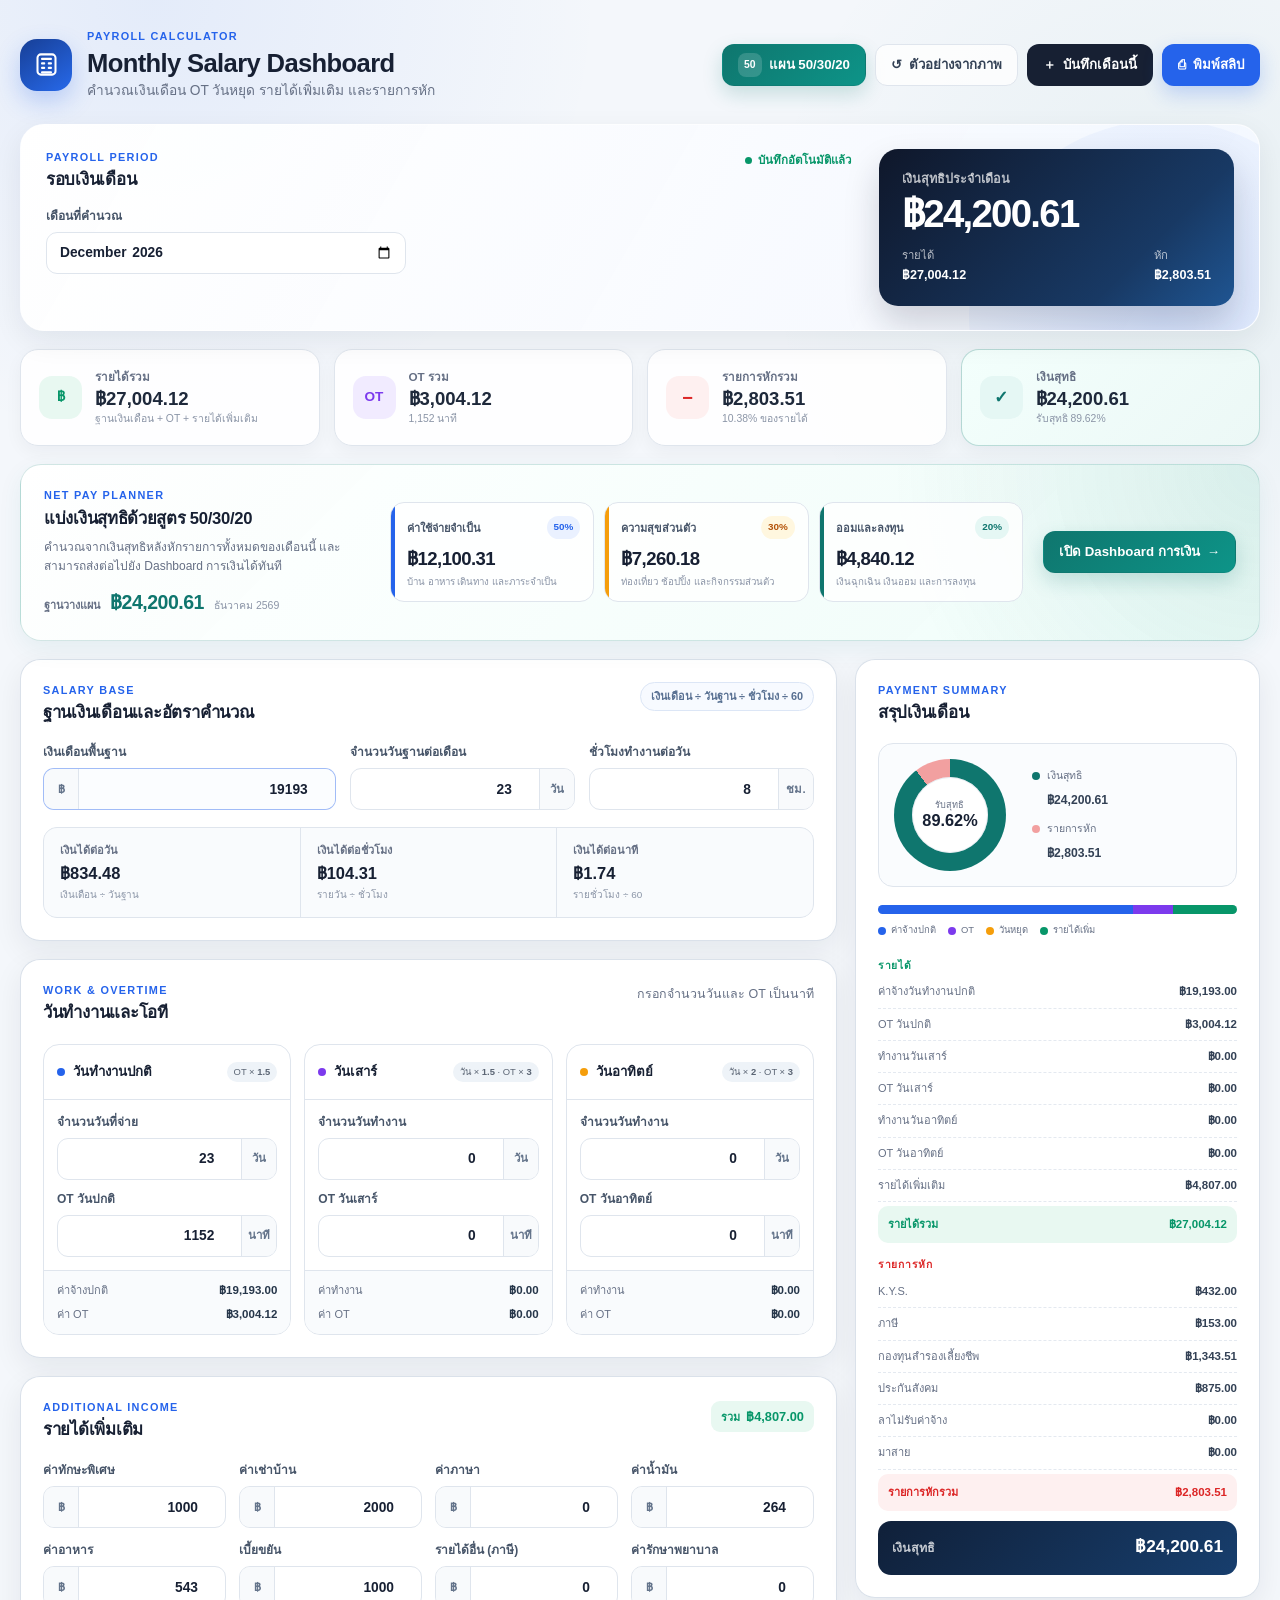
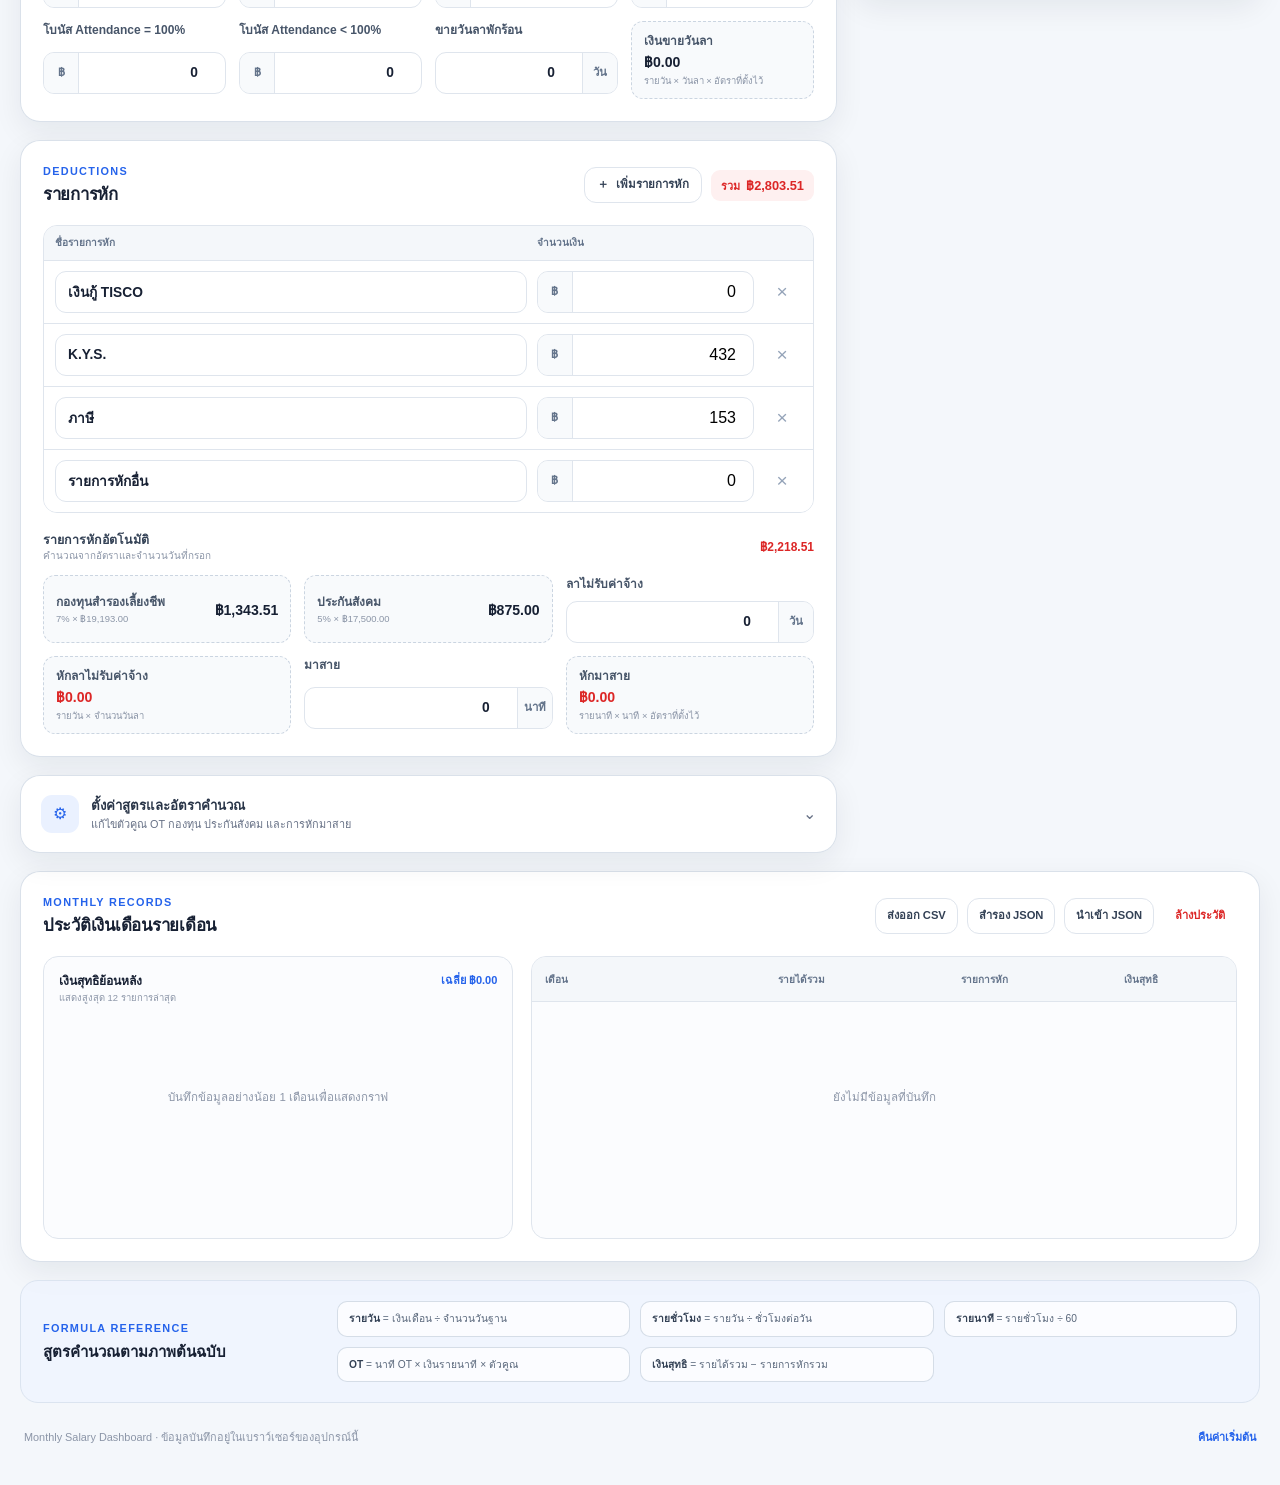
==== commit ffb2f2f3: "Add files via upload" ====
--- a/index.html
+++ b/index.html
@@ -3,4287 +3,604 @@
 <head>
   <meta charset="utf-8">
   <meta name="viewport" content="width=device-width, initial-scale=1">
+  <meta name="description" content="แดชบอร์ดคำนวณเงินเดือนรายเดือน OT รายได้เพิ่มเติม รายการหัก และเงินสุทธิ พร้อมบันทึกประวัติในเครื่อง">
   <meta name="theme-color" content="#0f172a">
-  <meta name="description" content="Dashboard บริหารเงินตามสูตร 50/30/20 คำนวณงบอัตโนมัติจากเงินเดือน ใช้งานได้ทั้งคอมพิวเตอร์และโทรศัพท์">
-  <meta name="apple-mobile-web-app-capable" content="yes">
-  <meta name="apple-mobile-web-app-status-bar-style" content="default">
-  <title>50/30/20 Finance Dashboard V4</title>
-  <link rel="icon" href="[data-uri]" type="image/svg+xml">
-  <style>
-:root {
-  --bg: #f3f6fb;
-  --surface: #ffffff;
-  --surface-soft: #f8fafc;
-  --surface-strong: #eef2f7;
-  --ink: #0f172a;
-  --muted: #64748b;
-  --muted-2: #94a3b8;
-  --line: #e2e8f0;
-  --navy: #0f172a;
-  --navy-2: #172033;
-  --primary: #2563eb;
-  --primary-soft: #dbeafe;
-  --needs: #2563eb;
-  --needs-soft: #dbeafe;
-  --wants: #f59e0b;
-  --wants-soft: #fef3c7;
-  --savings: #0f766e;
-  --savings-soft: #ccfbf1;
-  --income: #0369a1;
-  --income-soft: #e0f2fe;
-  --remaining: #7c3aed;
-  --remaining-soft: #ede9fe;
-  --danger: #dc2626;
-  --danger-soft: #fee2e2;
-  --warning: #b45309;
-  --warning-soft: #ffedd5;
-  --success: #15803d;
-  --success-soft: #dcfce7;
-  --shadow-sm: 0 1px 2px rgba(15, 23, 42, 0.04), 0 4px 14px rgba(15, 23, 42, 0.04);
-  --shadow-md: 0 18px 50px rgba(15, 23, 42, 0.10);
-  --radius-sm: 10px;
-  --radius-md: 16px;
-  --radius-lg: 22px;
-  --sidebar-width: 254px;
-}
-
-* {
-  box-sizing: border-box;
-}
-
-html {
-  min-width: 320px;
-  background: var(--bg);
-  color: var(--ink);
-  font-family: Inter, "Noto Sans Thai", "Segoe UI", Tahoma, Arial, sans-serif;
-  font-size: 16px;
-  line-height: 1.5;
-}
-
-body {
-  margin: 0;
-  min-height: 100vh;
-  background:
-    radial-gradient(circle at 90% 0%, rgba(37, 99, 235, 0.08), transparent 28rem),
-    var(--bg);
-}
-
-button,
-input,
-select,
-textarea {
-  font: inherit;
-}
-
-button,
-select {
-  cursor: pointer;
-}
-
-button:focus-visible,
-input:focus-visible,
-select:focus-visible,
-textarea:focus-visible {
-  outline: 3px solid rgba(37, 99, 235, 0.22);
-  outline-offset: 2px;
-}
-
-svg {
-  display: block;
-}
-
-.noscript {
-  padding: 1rem;
-  background: var(--danger-soft);
-  color: var(--danger);
-  text-align: center;
-  font-weight: 700;
-}
-
-.app-shell {
-  min-height: 100vh;
-}
-
-.sidebar {
-  position: fixed;
-  inset: 0 auto 0 0;
-  z-index: 20;
-  display: flex;
-  width: var(--sidebar-width);
-  flex-direction: column;
-  padding: 26px 18px 20px;
-  overflow-y: auto;
-  color: #ffffff;
-  background:
-    radial-gradient(circle at 20% 10%, rgba(59, 130, 246, 0.22), transparent 13rem),
-    linear-gradient(180deg, var(--navy-2), var(--navy));
-}
-
-.brand {
-  display: flex;
-  align-items: center;
-  gap: 13px;
-  padding: 0 8px 28px;
-}
-
-.brand-mark {
-  display: grid;
-  grid-template-columns: repeat(3, 1fr);
-  width: 57px;
-  height: 42px;
-  overflow: hidden;
-  border-radius: 12px;
-  box-shadow: 0 10px 24px rgba(0, 0, 0, 0.18);
-}
-
-.brand-mark span {
-  display: grid;
-  place-items: center;
-  color: #ffffff;
-  font-size: 10px;
-  font-weight: 800;
-}
-
-.brand-mark span:nth-child(1) {
-  background: var(--needs);
-}
-
-.brand-mark span:nth-child(2) {
-  background: var(--wants);
-}
-
-.brand-mark span:nth-child(3) {
-  background: var(--savings);
-}
-
-.brand strong {
-  display: block;
-  font-size: 17px;
-  letter-spacing: -0.02em;
-}
-
-.brand small {
-  display: block;
-  margin-top: 1px;
-  color: #94a3b8;
-  font-size: 12px;
-  letter-spacing: 0.08em;
-}
-
-.main-nav {
-  display: grid;
-  gap: 7px;
-}
-
-.nav-button {
-  display: flex;
-  align-items: center;
-  gap: 12px;
-  width: 100%;
-  min-height: 48px;
-  padding: 0 14px;
-  border: 0;
-  border-radius: 13px;
-  color: #aebbd0;
-  background: transparent;
-  text-align: left;
-  transition: 160ms ease;
-}
-
-.nav-button svg {
-  width: 19px;
-  height: 19px;
-  flex: 0 0 auto;
-  fill: currentColor;
-}
-
-.nav-button:hover {
-  color: #ffffff;
-  background: rgba(255, 255, 255, 0.07);
-}
-
-.nav-button.is-active {
-  color: #ffffff;
-  background: rgba(37, 99, 235, 0.95);
-  box-shadow: 0 10px 24px rgba(37, 99, 235, 0.28);
-}
-
-.sidebar-note {
-  margin-top: auto;
-  padding: 16px;
-  border: 1px solid rgba(255, 255, 255, 0.08);
-  border-radius: 14px;
-  background: rgba(255, 255, 255, 0.04);
-}
-
-.sidebar-note p {
-  margin: 8px 0 0;
-  color: #9eabc0;
-  font-size: 11px;
-  line-height: 1.55;
-}
-
-.privacy-dot {
-  display: inline-block;
-  width: 8px;
-  height: 8px;
-  border-radius: 50%;
-  background: #22c55e;
-  box-shadow: 0 0 0 5px rgba(34, 197, 94, 0.12);
-}
-
-.app-main {
-  min-height: 100vh;
-  margin-left: var(--sidebar-width);
-}
-
-.topbar {
-  position: sticky;
-  top: 0;
-  z-index: 10;
-  display: flex;
-  min-height: 108px;
-  align-items: center;
-  justify-content: space-between;
-  gap: 24px;
-  padding: 20px 34px;
-  border-bottom: 1px solid rgba(226, 232, 240, 0.9);
-  background: rgba(243, 246, 251, 0.88);
-  -webkit-backdrop-filter: blur(16px);
-  backdrop-filter: blur(16px);
-}
-
-.topbar-copy {
-  min-width: 0;
-}
-
-.eyebrow,
-.section-kicker {
-  margin: 0 0 4px;
-  color: var(--primary);
-  font-size: 11px;
-  font-weight: 800;
-  letter-spacing: 0.13em;
-  text-transform: uppercase;
-}
-
-.topbar h1 {
-  margin: 0;
-  font-size: clamp(24px, 3vw, 34px);
-  line-height: 1.15;
-  letter-spacing: -0.035em;
-}
-
-.topbar-copy > p:last-child {
-  margin: 5px 0 0;
-  color: var(--muted);
-  font-size: 13px;
-}
-
-.topbar-tools {
-  display: flex;
-  align-items: center;
-  justify-content: flex-end;
-  gap: 10px;
-}
-
-.month-control,
-.year-control {
-  display: flex;
-  flex-direction: column;
-  gap: 3px;
-  min-width: 174px;
-  padding: 8px 12px;
-  border: 1px solid var(--line);
-  border-radius: 12px;
-  background: var(--surface);
-  box-shadow: var(--shadow-sm);
-}
-
-.month-control span,
-.year-control span {
-  color: var(--muted);
-  font-size: 10px;
-  font-weight: 700;
-  letter-spacing: 0.06em;
-  text-transform: uppercase;
-}
-
-.month-control input,
-.year-control input {
-  min-width: 0;
-  padding: 0;
-  border: 0;
-  color: var(--ink);
-  background: transparent;
-  font-size: 14px;
-  font-weight: 700;
-}
-
-.content-wrap {
-  width: min(100%, 1600px);
-  margin: 0 auto;
-  padding: 30px 34px 46px;
-}
-
-.view {
-  display: none;
-}
-
-.view.is-active {
-  display: block;
-  animation: view-in 180ms ease-out;
-}
-
-@keyframes view-in {
-  from {
-    opacity: 0;
-    transform: translateY(4px);
-  }
-  to {
-    opacity: 1;
-    transform: translateY(0);
-  }
-}
-
-.button {
-  display: inline-flex;
-  min-height: 43px;
-  align-items: center;
-  justify-content: center;
-  gap: 8px;
-  padding: 0 15px;
-  border: 1px solid transparent;
-  border-radius: 11px;
-  font-size: 13px;
-  font-weight: 750;
-  white-space: nowrap;
-  transition: 150ms ease;
-}
-
-.button svg {
-  width: 17px;
-  height: 17px;
-  fill: currentColor;
-}
-
-.button:hover {
-  transform: translateY(-1px);
-}
-
-.button-primary {
-  color: #ffffff;
-  background: var(--primary);
-  box-shadow: 0 9px 22px rgba(37, 99, 235, 0.22);
-}
-
-.button-primary:hover {
-  background: #1d4ed8;
-}
-
-.button-secondary {
-  border-color: var(--line);
-  color: #334155;
-  background: var(--surface);
-}
-
-.button-secondary:hover {
-  border-color: #cbd5e1;
-  background: #f8fafc;
-}
-
-.button-warning {
-  border-color: #fed7aa;
-  color: var(--warning);
-  background: var(--warning-soft);
-}
-
-.button-danger {
-  border-color: #fecaca;
-  color: var(--danger);
-  background: var(--danger-soft);
-}
-
-.text-button {
-  padding: 6px 0;
-  border: 0;
-  color: var(--primary);
-  background: transparent;
-  font-size: 13px;
-  font-weight: 750;
-}
-
-.icon-button {
-  display: grid;
-  width: 38px;
-  height: 38px;
-  place-items: center;
-  padding: 0;
-  border: 1px solid var(--line);
-  border-radius: 10px;
-  color: #475569;
-  background: var(--surface);
-  font-size: 25px;
-  line-height: 1;
-}
-
-.kpi-grid {
-  display: grid;
-  grid-template-columns: repeat(4, minmax(0, 1fr));
-  gap: 16px;
-  margin-bottom: 20px;
-}
-
-.kpi-card {
-  position: relative;
-  display: flex;
-  min-width: 0;
-  min-height: 142px;
-  align-items: flex-start;
-  gap: 15px;
-  padding: 22px;
-  overflow: hidden;
-  border: 1px solid rgba(226, 232, 240, 0.95);
-  border-radius: var(--radius-lg);
-  background: var(--surface);
-  box-shadow: var(--shadow-sm);
-}
-
-.kpi-card::after {
-  position: absolute;
-  inset: auto -28px -42px auto;
-  width: 116px;
-  height: 116px;
-  border-radius: 50%;
-  content: "";
-  opacity: 0.6;
-}
-
-.kpi-income::after {
-  background: var(--income-soft);
-}
-
-.kpi-expense::after {
-  background: var(--wants-soft);
-}
-
-.kpi-savings::after {
-  background: var(--savings-soft);
-}
-
-.kpi-remaining::after {
-  background: var(--remaining-soft);
-}
-
-.kpi-icon {
-  position: relative;
-  z-index: 1;
-  display: grid;
-  width: 44px;
-  height: 44px;
-  flex: 0 0 auto;
-  place-items: center;
-  border-radius: 13px;
-  font-size: 9px;
-  font-weight: 900;
-  letter-spacing: 0.04em;
-}
-
-.kpi-income .kpi-icon {
-  color: var(--income);
-  background: var(--income-soft);
-}
-
-.kpi-expense .kpi-icon {
-  color: var(--warning);
-  background: var(--wants-soft);
-}
-
-.kpi-savings .kpi-icon {
-  color: var(--savings);
-  background: var(--savings-soft);
-}
-
-.kpi-remaining .kpi-icon {
-  color: var(--remaining);
-  background: var(--remaining-soft);
-}
-
-.kpi-card > div:last-child {
-  position: relative;
-  z-index: 1;
-  min-width: 0;
-}
-
-.kpi-card p {
-  margin: 1px 0 8px;
-  color: var(--muted);
-  font-size: 12px;
-  font-weight: 700;
-}
-
-.kpi-card strong {
-  display: block;
-  overflow: hidden;
-  color: var(--ink);
-  font-size: clamp(22px, 2.4vw, 30px);
-  line-height: 1.1;
-  letter-spacing: -0.045em;
-  text-overflow: ellipsis;
-}
-
-.kpi-card small {
-  display: block;
-  margin-top: 8px;
-  overflow: hidden;
-  color: var(--muted-2);
-  font-size: 11px;
-  text-overflow: ellipsis;
-  white-space: nowrap;
-}
-
-.kpi-content {
-  flex: 1 1 auto;
-}
-
-.kpi-quick-button {
-  position: relative;
-  z-index: 2;
-  display: inline-flex;
-  min-height: 30px;
-  align-items: center;
-  gap: 6px;
-  margin-top: 10px;
-  padding: 6px 10px;
-  border: 1px solid #bae6fd;
-  border-radius: 999px;
-  color: var(--income);
-  background: #f0f9ff;
-  font-family: inherit;
-  font-size: 10px;
-  font-weight: 850;
-  line-height: 1;
-  cursor: pointer;
-  transition: border-color 160ms ease, background 160ms ease, transform 160ms ease;
-}
-
-.kpi-quick-button svg {
-  width: 13px;
-  height: 13px;
-  flex: 0 0 auto;
-  fill: currentColor;
-}
-
-.kpi-quick-button:hover {
-  border-color: #7dd3fc;
-  background: #e0f2fe;
-  transform: translateY(-1px);
-}
-
-.kpi-quick-button:focus-visible {
-  outline: 3px solid rgba(37, 99, 235, 0.2);
-  outline-offset: 2px;
-}
-
-.dashboard-grid {
-  display: grid;
-  grid-template-columns: minmax(0, 1.75fr) minmax(300px, 0.85fr);
-  gap: 20px;
-}
-
-.panel {
-  min-width: 0;
-  padding: 24px;
-  border: 1px solid rgba(226, 232, 240, 0.95);
-  border-radius: var(--radius-lg);
-  background: var(--surface);
-  box-shadow: var(--shadow-sm);
-}
-
-.panel-heading {
-  display: flex;
-  align-items: flex-start;
-  justify-content: space-between;
-  gap: 18px;
-  margin-bottom: 19px;
-}
-
-.panel-heading.compact {
-  margin-bottom: 15px;
-}
-
-.panel-heading h2,
-.summary-toolbar h2,
-.dialog-heading h2 {
-  margin: 0;
-  font-size: 18px;
-  line-height: 1.3;
-  letter-spacing: -0.025em;
-}
-
-.panel-heading .muted {
-  max-width: 680px;
-}
-
-.month-chip {
-  display: inline-flex;
-  min-height: 31px;
-  align-items: center;
-  padding: 0 11px;
-  border-radius: 999px;
-  color: var(--primary);
-  background: var(--primary-soft);
-  font-size: 11px;
-  font-weight: 800;
-  white-space: nowrap;
-}
-
-.table-scroll {
-  width: 100%;
-  overflow-x: auto;
-  scrollbar-width: thin;
-}
-
-.data-table {
-  width: 100%;
-  border-collapse: collapse;
-  font-size: 13px;
-}
-
-.data-table th {
-  padding: 12px 12px;
-  border-bottom: 1px solid var(--line);
-  color: var(--muted);
-  background: var(--surface-soft);
-  font-size: 11px;
-  font-weight: 800;
-  letter-spacing: 0.02em;
-  text-align: left;
-  white-space: nowrap;
-}
-
-.data-table th:first-child {
-  border-radius: 10px 0 0 10px;
-}
-
-.data-table th:last-child {
-  border-radius: 0 10px 10px 0;
-}
-
-.data-table td {
-  padding: 14px 12px;
-  border-bottom: 1px solid #edf1f5;
-  color: #334155;
-  vertical-align: middle;
-}
-
-.data-table tbody tr:last-child td {
-  border-bottom: 0;
-}
-
-.data-table tbody tr:hover td {
-  background: #fbfdff;
-}
-
-.data-table .align-right,
-.align-right {
-  text-align: right;
-}
-
-.budget-table {
-  min-width: 790px;
-}
-
-.budget-group {
-  display: flex;
-  align-items: center;
-  gap: 9px;
-  color: var(--ink);
-  font-weight: 750;
-}
-
-.group-dot {
-  width: 9px;
-  height: 9px;
-  flex: 0 0 auto;
-  border-radius: 50%;
-}
-
-.group-dot.needs {
-  background: var(--needs);
-}
-
-.group-dot.wants {
-  background: var(--wants);
-}
-
-.group-dot.savings {
-  background: var(--savings);
-}
-
-.inline-meter {
-  min-width: 110px;
-}
-
-.inline-meter-track {
-  height: 6px;
-  margin-top: 6px;
-  overflow: hidden;
-  border-radius: 999px;
-  background: var(--surface-strong);
-}
-
-.inline-meter-fill {
-  height: 100%;
-  border-radius: inherit;
-  transition: width 300ms ease;
-}
-
-.inline-meter-fill.needs {
-  background: var(--needs);
-}
-
-.inline-meter-fill.wants {
-  background: var(--wants);
-}
-
-.inline-meter-fill.savings {
-  background: var(--savings);
-}
-
-.inline-meter-fill.over {
-  background: var(--danger);
-}
-
-.status-badge,
-.group-badge {
-  display: inline-flex;
-  min-height: 27px;
-  align-items: center;
-  padding: 0 9px;
-  border-radius: 999px;
-  font-size: 10px;
-  font-weight: 800;
-  white-space: nowrap;
-}
-
-.status-good {
-  color: var(--success);
-  background: var(--success-soft);
-}
-
-.status-warning {
-  color: var(--warning);
-  background: var(--warning-soft);
-}
-
-.status-danger {
-  color: var(--danger);
-  background: var(--danger-soft);
-}
-
-.status-neutral {
-  color: #475569;
-  background: #e2e8f0;
-}
-
-.group-badge.income {
-  color: var(--income);
-  background: var(--income-soft);
-}
-
-.group-badge.needs {
-  color: #1d4ed8;
-  background: var(--needs-soft);
-}
-
-.group-badge.wants {
-  color: var(--warning);
-  background: var(--wants-soft);
-}
-
-.group-badge.savings {
-  color: var(--savings);
-  background: var(--savings-soft);
-}
-
-.amount-income {
-  color: var(--success);
-  font-weight: 800;
-}
-
-.amount-outflow {
-  color: #334155;
-  font-weight: 750;
-}
-
-.allocation-panel {
-  min-height: 370px;
-}
-
-.donut-wrap {
-  display: grid;
-  place-items: center;
-  gap: 22px;
-  padding: 7px 0 2px;
-}
-
-.donut {
-  position: relative;
-  display: grid;
-  width: 205px;
-  height: 205px;
-  place-items: center;
-  border-radius: 50%;
-  background: conic-gradient(#e2e8f0 0 100%);
-  box-shadow: inset 0 0 0 1px rgba(15, 23, 42, 0.03);
-}
-
-.donut::after {
-  position: absolute;
-  width: 130px;
-  height: 130px;
-  border-radius: 50%;
-  background: var(--surface);
-  box-shadow: 0 0 0 1px rgba(226, 232, 240, 0.7);
-  content: "";
-}
-
-.donut-center {
-  position: relative;
-  z-index: 1;
-  display: grid;
-  place-items: center;
-  text-align: center;
-}
-
-.donut-center strong {
-  font-size: 27px;
-  line-height: 1;
-  letter-spacing: -0.04em;
-}
-
-.donut-center span {
-  margin-top: 6px;
-  color: var(--muted);
-  font-size: 10px;
-  font-weight: 700;
-}
-
-.legend {
-  display: grid;
-  width: 100%;
-  gap: 9px;
-}
-
-.legend-row {
-  display: grid;
-  grid-template-columns: auto minmax(0, 1fr) auto;
-  align-items: center;
-  gap: 9px;
-  color: #475569;
-  font-size: 12px;
-}
-
-.legend-row i {
-  width: 9px;
-  height: 9px;
-  border-radius: 50%;
-}
-
-.legend-row strong {
-  color: var(--ink);
-  font-size: 12px;
-}
-
-.comparison-panel {
-  min-height: 305px;
-}
-
-.chart-key {
-  display: flex;
-  flex-wrap: wrap;
-  gap: 12px;
-  color: var(--muted);
-  font-size: 10px;
-}
-
-.chart-key span {
-  display: inline-flex;
-  align-items: center;
-  gap: 5px;
-}
-
-.chart-key i {
-  width: 10px;
-  height: 5px;
-  border-radius: 999px;
-}
-
-.key-target {
-  background: #cbd5e1;
-}
-
-.key-actual {
-  background: var(--primary);
-}
-
-.bar-chart {
-  display: grid;
-  gap: 18px;
-  padding-top: 6px;
-}
-
-.bar-group {
-  display: grid;
-  grid-template-columns: minmax(110px, 0.8fr) minmax(190px, 2fr) auto;
-  align-items: center;
-  gap: 14px;
-}
-
-.bar-label {
-  overflow: hidden;
-  color: #334155;
-  font-size: 11px;
-  font-weight: 750;
-  text-overflow: ellipsis;
-  white-space: nowrap;
-}
-
-.bar-pair {
-  display: grid;
-  gap: 5px;
-}
-
-.bar-track {
-  height: 8px;
-  overflow: hidden;
-  border-radius: 999px;
-  background: #eef2f7;
-}
-
-.bar-fill {
-  height: 100%;
-  min-width: 2px;
-  border-radius: inherit;
-  transition: width 300ms ease;
-}
-
-.bar-fill.target {
-  background: #cbd5e1;
-}
-
-.bar-fill.actual.needs {
-  background: var(--needs);
-}
-
-.bar-fill.actual.wants {
-  background: var(--wants);
-}
-
-.bar-fill.actual.savings {
-  background: var(--savings);
-}
-
-.bar-value {
-  color: var(--ink);
-  font-size: 11px;
-  font-weight: 750;
-  text-align: right;
-  white-space: nowrap;
-}
-
-.advice-panel {
-  display: flex;
-  align-items: flex-start;
-  gap: 16px;
-  background:
-    radial-gradient(circle at 100% 0, rgba(20, 184, 166, 0.11), transparent 17rem),
-    linear-gradient(135deg, #ffffff, #f0fdfa);
-}
-
-.advice-icon {
-  display: grid;
-  width: 46px;
-  height: 46px;
-  flex: 0 0 auto;
-  place-items: center;
-  border-radius: 14px;
-  color: var(--savings);
-  background: var(--savings-soft);
-}
-
-.advice-icon svg {
-  width: 23px;
-  height: 23px;
-  fill: currentColor;
-}
-
-.advice-panel h2 {
-  margin: 1px 0 8px;
-  font-size: 17px;
-}
-
-.advice-panel p:last-child {
-  margin: 0;
-  color: #475569;
-  font-size: 13px;
-  line-height: 1.7;
-}
-
-.recent-panel {
-  margin-top: 20px;
-}
-
-.muted {
-  margin: 5px 0 0;
-  color: var(--muted);
-  font-size: 12px;
-  line-height: 1.6;
-}
-
-.transaction-heading {
-  align-items: center;
-}
-
-.toolbar {
-  display: flex;
-  align-items: center;
-  justify-content: flex-end;
-  gap: 9px;
-}
-
-.search-field {
-  position: relative;
-  width: min(250px, 30vw);
-}
-
-.search-field svg {
-  position: absolute;
-  top: 50%;
-  left: 12px;
-  width: 16px;
-  height: 16px;
-  fill: var(--muted-2);
-  transform: translateY(-50%);
-  pointer-events: none;
-}
-
-.search-field input,
-.toolbar select,
-.inline-form input,
-.inline-form select,
-.form-grid input,
-.form-grid select {
-  width: 100%;
-  height: 43px;
-  border: 1px solid var(--line);
-  border-radius: 10px;
-  color: var(--ink);
-  background: var(--surface);
-}
-
-.search-field input {
-  padding: 0 12px 0 38px;
-}
-
-.toolbar select {
-  min-width: 150px;
-  padding: 0 34px 0 12px;
-}
-
-.transaction-stats {
-  display: flex;
-  flex-wrap: wrap;
-  gap: 8px;
-  margin: -2px 0 17px;
-}
-
-.stat-pill {
-  display: inline-flex;
-  min-height: 31px;
-  align-items: center;
-  gap: 6px;
-  padding: 0 10px;
-  border: 1px solid var(--line);
-  border-radius: 999px;
-  color: var(--muted);
-  background: var(--surface-soft);
-  font-size: 10px;
-  font-weight: 750;
-}
-
-.stat-pill strong {
-  color: var(--ink);
-}
-
-.transaction-table {
-  min-width: 880px;
-}
-
-.row-actions {
-  display: inline-flex;
-  justify-content: flex-end;
-  gap: 6px;
-}
-
-.row-action {
-  display: grid;
-  width: 31px;
-  height: 31px;
-  place-items: center;
-  padding: 0;
-  border: 1px solid var(--line);
-  border-radius: 8px;
-  color: #475569;
-  background: #ffffff;
-  font-size: 11px;
-  font-weight: 800;
-}
-
-.row-action:hover {
-  color: var(--primary);
-  border-color: #bfdbfe;
-  background: var(--primary-soft);
-}
-
-.row-action.delete:hover {
-  color: var(--danger);
-  border-color: #fecaca;
-  background: var(--danger-soft);
-}
-
-.empty-row td {
-  padding: 40px 18px;
-  color: var(--muted);
-  text-align: center;
-}
-
-.summary-toolbar {
-  display: flex;
-  align-items: center;
-  justify-content: space-between;
-  gap: 18px;
-  margin-bottom: 17px;
-}
-
-.year-control {
-  min-width: 130px;
-}
-
-.summary-kpis {
-  margin-bottom: 20px;
-}
-
-.mini-kpi {
-  display: grid;
-  min-height: 105px;
-  align-content: center;
-  gap: 8px;
-  padding: 20px;
-  border: 1px solid var(--line);
-  border-radius: var(--radius-md);
-  background: var(--surface);
-  box-shadow: var(--shadow-sm);
-}
-
-.mini-kpi span {
-  color: var(--muted);
-  font-size: 11px;
-  font-weight: 700;
-}
-
-.mini-kpi strong {
-  font-size: 22px;
-  line-height: 1.1;
-  letter-spacing: -0.04em;
-}
-
-.trend-panel {
-  margin-bottom: 20px;
-}
-
-.trend-chart {
-  min-height: 250px;
-  overflow-x: auto;
-}
-
-.trend-chart svg {
-  width: 100%;
-  min-width: 700px;
-  height: 250px;
-}
-
-.trend-grid-line {
-  stroke: #e2e8f0;
-  stroke-width: 1;
-  stroke-dasharray: 4 5;
-}
-
-.trend-axis-label {
-  fill: #94a3b8;
-  font-family: inherit;
-  font-size: 10px;
-}
-
-.trend-line {
-  fill: none;
-  stroke: var(--savings);
-  stroke-width: 3;
-  stroke-linecap: round;
-  stroke-linejoin: round;
-}
-
-.trend-area {
-  fill: rgba(15, 118, 110, 0.08);
-}
-
-.trend-dot {
-  fill: #ffffff;
-  stroke: var(--savings);
-  stroke-width: 3;
-}
-
-.summary-table {
-  min-width: 850px;
-}
-
-.summary-table tfoot td {
-  padding: 14px 12px;
-  border-top: 2px solid var(--line);
-  color: var(--ink);
-  background: var(--surface-soft);
-  font-weight: 800;
-}
-
-.settings-grid {
-  display: grid;
-  grid-template-columns: repeat(2, minmax(0, 1fr));
-  gap: 20px;
-}
-
-.ratio-form {
-  display: grid;
-  gap: 13px;
-}
-
-.ratio-field {
-  display: grid;
-  grid-template-columns: minmax(120px, 0.8fr) 100px minmax(170px, 1.4fr);
-  align-items: center;
-  gap: 13px;
-  padding: 13px 14px;
-  border: 1px solid var(--line);
-  border-radius: 13px;
-  background: var(--surface-soft);
-}
-
-.ratio-field > span {
-  color: var(--ink);
-  font-size: 12px;
-  font-weight: 800;
-}
-
-.ratio-field > div {
-  display: flex;
-  align-items: center;
-  overflow: hidden;
-  border: 1px solid var(--line);
-  border-radius: 10px;
-  background: #ffffff;
-}
-
-.ratio-field input {
-  width: 100%;
-  min-width: 0;
-  height: 39px;
-  padding: 0 4px 0 10px;
-  border: 0;
-  background: transparent;
-  text-align: right;
-  font-weight: 800;
-}
-
-.ratio-field b {
-  padding-right: 10px;
-  color: var(--muted);
-  font-size: 12px;
-}
-
-.ratio-field small {
-  color: var(--muted);
-  font-size: 10px;
-  line-height: 1.45;
-}
-
-.ratio-total {
-  display: inline-flex;
-  min-height: 34px;
-  align-items: center;
-  padding: 0 11px;
-  border-radius: 999px;
-  color: var(--success);
-  background: var(--success-soft);
-  font-size: 12px;
-  font-weight: 850;
-}
-
-.ratio-total.invalid {
-  color: var(--danger);
-  background: var(--danger-soft);
-}
-
-.form-message {
-  min-height: 20px;
-  margin: 0;
-  color: var(--danger);
-  font-size: 11px;
-  font-weight: 700;
-}
-
-.inline-form {
-  display: grid;
-  grid-template-columns: minmax(0, 1.2fr) minmax(130px, 0.7fr) auto;
-  gap: 8px;
-  margin-bottom: 15px;
-}
-
-.inline-form input,
-.inline-form select {
-  padding: 0 11px;
-}
-
-.payment-form {
-  grid-template-columns: minmax(0, 1fr) auto;
-}
-
-.category-list {
-  display: grid;
-  max-height: 430px;
-  gap: 7px;
-  overflow-y: auto;
-  padding-right: 3px;
-}
-
-.category-row {
-  display: grid;
-  grid-template-columns: minmax(0, 1fr) auto auto;
-  align-items: center;
-  gap: 10px;
-  min-height: 44px;
-  padding: 7px 8px 7px 12px;
-  border: 1px solid var(--line);
-  border-radius: 11px;
-  background: var(--surface-soft);
-}
-
-.category-row strong {
-  overflow: hidden;
-  font-size: 12px;
-  text-overflow: ellipsis;
-  white-space: nowrap;
-}
-
-.chip-list {
-  display: flex;
-  flex-wrap: wrap;
-  gap: 8px;
-}
-
-.chip {
-  display: inline-flex;
-  min-height: 34px;
-  align-items: center;
-  gap: 8px;
-  padding: 0 7px 0 11px;
-  border: 1px solid var(--line);
-  border-radius: 999px;
-  color: #334155;
-  background: var(--surface-soft);
-  font-size: 11px;
-  font-weight: 700;
-}
-
-.chip button {
-  display: grid;
-  width: 23px;
-  height: 23px;
-  place-items: center;
-  padding: 0;
-  border: 0;
-  border-radius: 50%;
-  color: var(--muted);
-  background: #ffffff;
-  line-height: 1;
-}
-
-.data-panel {
-  background:
-    radial-gradient(circle at 100% 0, rgba(37, 99, 235, 0.07), transparent 16rem),
-    var(--surface);
-}
-
-.data-actions {
-  display: flex;
-  flex-wrap: wrap;
-  gap: 8px;
-  margin-top: 17px;
-}
-
-.transaction-dialog {
-  width: min(680px, calc(100vw - 28px));
-  padding: 0;
-  border: 0;
-  border-radius: 22px;
-  color: var(--ink);
-  background: var(--surface);
-  box-shadow: var(--shadow-md);
-}
-
-.transaction-dialog::backdrop {
-  background: rgba(15, 23, 42, 0.58);
-  -webkit-backdrop-filter: blur(4px);
-  backdrop-filter: blur(4px);
-}
-
-.transaction-dialog form {
-  padding: 25px;
-}
-
-.dialog-heading {
-  display: flex;
-  align-items: flex-start;
-  justify-content: space-between;
-  gap: 15px;
-  margin-bottom: 20px;
-}
-
-.form-grid {
-  display: grid;
-  grid-template-columns: repeat(2, minmax(0, 1fr));
-  gap: 15px;
-}
-
-.form-grid label {
-  display: grid;
-  gap: 6px;
-}
-
-.form-grid label > span {
-  color: #475569;
-  font-size: 11px;
-  font-weight: 750;
-}
-
-.form-grid input,
-.form-grid select {
-  padding: 0 11px;
-}
-
-.form-grid .span-2 {
-  grid-column: span 2;
-}
-
-.dialog-actions {
-  display: flex;
-  justify-content: flex-end;
-  gap: 9px;
-  margin-top: 5px;
-}
-
-.toast {
-  position: fixed;
-  right: 24px;
-  bottom: 24px;
-  z-index: 100;
-  max-width: min(390px, calc(100vw - 40px));
-  padding: 12px 15px;
-  border-radius: 12px;
-  color: #ffffff;
-  background: var(--navy);
-  box-shadow: var(--shadow-md);
-  font-size: 12px;
-  font-weight: 700;
-  opacity: 0;
-  transform: translateY(14px);
-  pointer-events: none;
-  transition: 180ms ease;
-}
-
-.toast.is-visible {
-  opacity: 1;
-  transform: translateY(0);
-}
-
-.toast.is-error {
-  background: #991b1b;
-}
-
-.negative {
-  color: var(--danger) !important;
-}
-
-.positive {
-  color: var(--success) !important;
-}
-
-
-.salary-plan {
-  margin-bottom: 20px;
-  overflow: hidden;
-  background:
-    radial-gradient(circle at 100% 0, rgba(37, 99, 235, 0.12), transparent 24rem),
-    linear-gradient(135deg, #ffffff 0%, #f8fbff 58%, #f0f9ff 100%);
-}
-
-.salary-plan.is-empty {
-  border-style: dashed;
-}
-
-.salary-plan-head {
-  display: flex;
-  align-items: flex-start;
-  justify-content: space-between;
-  gap: 18px;
-}
-
-.salary-plan-title-wrap h2 {
-  margin: 0;
-  font-size: 19px;
-  line-height: 1.3;
-  letter-spacing: -0.025em;
-}
-
-.salary-plan-caption,
-.salary-plan-note,
-.budget-basis {
-  margin: 6px 0 0;
-  color: var(--muted);
-  font-size: 11px;
-  line-height: 1.6;
-}
-
-.salary-plan-base-wrap {
-  display: flex;
-  align-items: center;
-  gap: 10px;
-}
-
-.salary-base-badge {
-  min-width: 150px;
-  padding: 10px 13px;
-  border: 1px solid #bfdbfe;
-  border-radius: 14px;
-  background: rgba(255, 255, 255, 0.82);
-  text-align: right;
-}
-
-.salary-base-badge span {
-  display: block;
-  color: var(--muted);
-  font-size: 9px;
-  font-weight: 800;
-  letter-spacing: 0.04em;
-  text-transform: uppercase;
-}
-
-.salary-base-badge strong {
-  display: block;
-  margin-top: 3px;
-  color: var(--ink);
-  font-size: 19px;
-  line-height: 1.2;
-}
-
-.salary-plan-button {
-  min-height: 43px;
-  white-space: nowrap;
-}
-
-.salary-plan-grid {
-  display: grid;
-  grid-template-columns: repeat(3, minmax(0, 1fr));
-  gap: 12px;
-  margin-top: 18px;
-}
-
-.salary-plan-item {
-  position: relative;
-  min-width: 0;
-  padding: 16px 16px 14px;
-  overflow: hidden;
-  border: 1px solid var(--line);
-  border-radius: 15px;
-  background: rgba(255, 255, 255, 0.86);
-}
-
-.salary-plan-item::before {
-  position: absolute;
-  inset: 0 auto 0 0;
-  width: 4px;
-  content: "";
-}
-
-.salary-plan-item.needs::before { background: var(--needs); }
-.salary-plan-item.wants::before { background: var(--wants); }
-.salary-plan-item.savings::before { background: var(--savings); }
-
-.salary-plan-item-top {
-  display: flex;
-  align-items: center;
-  justify-content: space-between;
-  gap: 10px;
-}
-
-.salary-plan-item-top span:first-child {
-  min-width: 0;
-  overflow: hidden;
-  color: #334155;
-  font-size: 11px;
-  font-weight: 800;
-  text-overflow: ellipsis;
-  white-space: nowrap;
-}
-
-.salary-plan-ratio {
-  display: inline-flex;
-  min-height: 26px;
-  align-items: center;
-  padding: 0 8px;
-  border-radius: 999px;
-  font-size: 10px;
-  font-weight: 900;
-}
-
-.salary-plan-item.needs .salary-plan-ratio { color: #1d4ed8; background: var(--needs-soft); }
-.salary-plan-item.wants .salary-plan-ratio { color: #b45309; background: var(--wants-soft); }
-.salary-plan-item.savings .salary-plan-ratio { color: var(--savings); background: var(--savings-soft); }
-
-.salary-plan-item strong {
-  display: block;
-  margin-top: 12px;
-  color: var(--ink);
-  font-size: clamp(20px, 2.2vw, 27px);
-  line-height: 1.1;
-  letter-spacing: -0.035em;
-}
-
-.salary-plan-item small {
-  display: block;
-  margin-top: 6px;
-  color: var(--muted-2);
-  font-size: 10px;
-}
-
-.salary-plan-note {
-  display: flex;
-  align-items: flex-start;
-  gap: 7px;
-  margin-top: 13px;
-}
-
-.salary-plan-note::before {
-  flex: 0 0 auto;
-  content: "i";
-  display: inline-grid;
-  width: 16px;
-  height: 16px;
-  place-items: center;
-  border-radius: 50%;
-  color: var(--primary);
-  background: var(--primary-soft);
-  font-size: 9px;
-  font-weight: 900;
-}
-
-.salary-live-preview {
-  margin: 17px 0 5px;
-  padding: 15px;
-  border: 1px solid #bfdbfe;
-  border-radius: 15px;
-  background: #f8fbff;
-}
-
-.salary-live-preview[hidden] {
-  display: none !important;
-}
-
-.salary-live-preview-head {
-  display: flex;
-  align-items: center;
-  justify-content: space-between;
-  gap: 12px;
-  margin-bottom: 11px;
-}
-
-.salary-live-preview-head strong {
-  font-size: 12px;
-}
-
-.salary-live-preview-head span {
-  color: var(--muted);
-  font-size: 10px;
-}
-
-.salary-live-grid {
-  display: grid;
-  grid-template-columns: repeat(3, minmax(0, 1fr));
-  gap: 8px;
-}
-
-.salary-live-item {
-  min-width: 0;
-  padding: 10px;
-  border-radius: 11px;
-  background: #ffffff;
-  box-shadow: inset 0 0 0 1px rgba(226, 232, 240, 0.95);
-}
-
-.salary-live-item span,
-.salary-live-item small {
-  display: block;
-  color: var(--muted);
-  font-size: 9px;
-  line-height: 1.3;
-}
-
-.salary-live-item strong {
-  display: block;
-  margin: 5px 0 3px;
-  overflow: hidden;
-  color: var(--ink);
-  font-size: 15px;
-  text-overflow: ellipsis;
-  white-space: nowrap;
-}
-
-@media (max-width: 820px) {
-  .salary-plan-head {
-    flex-direction: column;
-  }
-
-  .salary-plan-base-wrap {
-    width: 100%;
-  }
-
-  .salary-base-badge {
-    flex: 1 1 auto;
-    text-align: left;
-  }
-}
-
-@media (max-width: 620px) {
-  .salary-plan {
-    padding: 18px;
-  }
-
-  .salary-plan-base-wrap {
-    align-items: stretch;
-    flex-direction: column;
-  }
-
-  .salary-plan-button {
-    width: 100%;
-  }
-
-  .salary-plan-grid {
-    grid-template-columns: 1fr;
-    gap: 9px;
-  }
-
-  .salary-plan-item {
-    padding: 14px;
-  }
-
-  .salary-plan-item strong {
-    font-size: 23px;
-  }
-
-  .salary-live-preview {
-    padding: 12px;
-  }
-
-  .salary-live-grid {
-    gap: 6px;
-  }
-
-  .salary-live-item {
-    padding: 8px 7px;
-  }
-
-  .salary-live-item strong {
-    font-size: 12px;
-  }
-}
-
-@media (max-width: 1240px) {
-  .topbar-tools .button-secondary span {
-    display: none;
-  }
-
-  .topbar-tools .button-secondary {
-    width: 43px;
-    padding: 0;
-  }
-
-  .kpi-grid {
-    grid-template-columns: repeat(2, minmax(0, 1fr));
-  }
-
-  .settings-grid {
-    grid-template-columns: 1fr;
-  }
-}
-
-@media (max-width: 1060px) {
-  :root {
-    --sidebar-width: 210px;
-  }
-
-  .sidebar {
-    padding-inline: 13px;
-  }
-
-  .dashboard-grid {
-    grid-template-columns: 1fr;
-  }
-
-  .allocation-panel,
-  .comparison-panel {
-    min-height: auto;
-  }
-
-  .donut-wrap {
-    grid-template-columns: auto minmax(180px, 1fr);
-    justify-items: start;
-  }
-}
-
-@media (max-width: 820px) {
-  :root {
-    --sidebar-width: 0px;
-  }
-
-  .sidebar {
-    position: sticky;
-    top: 0;
-    width: 100%;
-    height: auto;
-    min-height: 68px;
-    flex-direction: row;
-    align-items: center;
-    gap: 14px;
-    padding: 10px 13px;
-    overflow-x: auto;
-  }
-
-  .brand {
-    flex: 0 0 auto;
-    padding: 0 6px 0 0;
-  }
-
-  .brand-mark {
-    width: 48px;
-    height: 37px;
-  }
-
-  .brand > div:last-child {
-    display: none;
-  }
-
-  .main-nav {
-    display: flex;
-    flex: 0 0 auto;
-    gap: 5px;
-  }
-
-  .nav-button {
-    width: auto;
-    min-height: 44px;
-    padding: 0 12px;
-  }
-
-  .nav-button span {
-    display: none;
-  }
-
-  .sidebar-note {
-    display: none;
-  }
-
-  .app-main {
-    margin-left: 0;
-  }
-
-  .topbar {
-    position: relative;
-    min-height: auto;
-    align-items: flex-start;
-    padding: 20px 20px 15px;
-  }
-
-  .topbar-tools {
-    flex-wrap: wrap;
-  }
-
-  .month-control {
-    min-width: 150px;
-  }
-
-  .content-wrap {
-    padding: 20px 20px 38px;
-  }
-
-  .transaction-heading {
-    align-items: flex-start;
-    flex-direction: column;
-  }
-
-  .toolbar {
-    width: 100%;
-    justify-content: flex-start;
-    flex-wrap: wrap;
-  }
-
-  .search-field {
-    width: min(100%, 330px);
-    flex: 1 1 220px;
-  }
-}
-
-@media (max-width: 620px) {
-  .sidebar {
-    justify-content: space-between;
-  }
-
-  .brand {
-    display: none;
-  }
-
-  .main-nav {
-    width: 100%;
-    justify-content: space-around;
-  }
-
-  .nav-button {
-    flex: 1 1 0;
-    justify-content: center;
-  }
-
-  .topbar {
-    flex-direction: column;
-    gap: 15px;
-  }
-
-  .topbar-tools {
-    width: 100%;
-    justify-content: flex-start;
-  }
-
-  .month-control {
-    flex: 1 1 150px;
-  }
-
-  .topbar-tools .button-primary {
-    flex: 1 1 auto;
-  }
-
-  .content-wrap {
-    padding-inline: 13px;
-  }
-
-  .kpi-grid {
-    grid-template-columns: 1fr;
-    gap: 11px;
-  }
-
-  .kpi-card {
-    min-height: 132px;
-    padding: 18px;
-  }
-
-  .panel {
-    padding: 18px;
-    border-radius: 18px;
-  }
-
-  .panel-heading {
-    align-items: flex-start;
-    flex-direction: column;
-    gap: 9px;
-  }
-
-  .donut-wrap {
-    grid-template-columns: 1fr;
-    justify-items: center;
-  }
-
-  .bar-group {
-    grid-template-columns: 100px minmax(150px, 1fr);
-  }
-
-  .bar-value {
-    grid-column: 2;
-  }
-
-  .summary-toolbar {
-    align-items: stretch;
-    flex-direction: column;
-  }
-
-  .year-control {
-    width: 145px;
-  }
-
-  .ratio-field {
-    grid-template-columns: minmax(0, 1fr) 88px;
-  }
-
-  .ratio-field small {
-    grid-column: span 2;
-  }
-
-  .inline-form,
-  .payment-form {
-    grid-template-columns: 1fr;
-  }
-
-  .form-grid {
-    grid-template-columns: 1fr;
-  }
-
-  .form-grid .span-2 {
-    grid-column: span 1;
-  }
-
-  .transaction-dialog form {
-    padding: 20px;
-  }
-}
-
-@media print {
-  :root {
-    --bg: #ffffff;
-  }
-
-  body {
-    background: #ffffff;
-  }
-
-  .sidebar,
-  .topbar-tools,
-  .kpi-quick-button,
-  .text-button,
-  .row-actions,
-  .toolbar,
-  .summary-toolbar,
-  #view-transactions,
-  #view-summary,
-  #view-settings,
-  .toast {
-    display: none !important;
-  }
-
-  .app-main {
-    margin: 0;
-  }
-
-  .topbar {
-    position: static;
-    padding: 10px 0 18px;
-    border: 0;
-    background: #ffffff;
-  }
-
-  .content-wrap {
-    width: 100%;
-    padding: 0;
-  }
-
-  .view,
-  #view-dashboard {
-    display: block !important;
-  }
-
-  .panel,
-  .kpi-card,
-  .mini-kpi {
-    break-inside: avoid;
-    box-shadow: none;
-  }
-
-  .recent-panel {
-    break-before: page;
-  }
-}
-
-@media (max-width: 620px) {
-  .recent-panel .data-table {
-    min-width: 640px;
-  }
-}
-
-/* Mobile-complete layout: turn wide tables into readable cards instead of clipping columns. */
-@media (max-width: 620px) {
-  html {
-    min-width: 0;
-  }
-
-  body {
-    padding-bottom: env(safe-area-inset-bottom, 0px);
-  }
-
-  .sidebar {
-    min-height: 72px;
-    padding-top: max(8px, env(safe-area-inset-top, 0px));
-  }
-
-  .nav-button {
-    min-width: 0;
-    min-height: 52px;
-    flex-direction: column;
-    gap: 3px;
-    padding: 6px 3px;
-    border-radius: 12px;
-  }
-
-  .nav-button svg {
-    width: 17px;
-    height: 17px;
-  }
-
-  .nav-button span {
-    display: block;
-    max-width: 100%;
-    overflow: hidden;
-    font-size: 9px;
-    font-weight: 700;
-    line-height: 1.1;
-    text-overflow: ellipsis;
-    white-space: nowrap;
-  }
-
-  .topbar-copy h1 {
-    font-size: clamp(24px, 7.2vw, 30px);
-    line-height: 1.08;
-  }
-
-  .topbar-tools .button-secondary {
-    flex: 0 0 43px;
-  }
-
-  .month-control input {
-    min-width: 0;
-  }
-
-  .table-scroll {
-    margin-inline: 0;
-  }
-
-  .budget-panel .table-scroll,
-  .recent-panel .table-scroll,
-  #view-transactions .table-scroll,
-  #view-summary .table-scroll {
-    overflow: visible;
-  }
-
-  .budget-table,
-  .recent-panel .data-table,
-  .transaction-table,
-  .summary-table {
-    display: block;
-    width: 100%;
-    min-width: 0;
-    border: 0;
-  }
-
-  .budget-table thead,
-  .recent-panel .data-table thead,
-  .transaction-table thead,
-  .summary-table thead {
-    display: none;
-  }
-
-  .budget-table tbody,
-  .recent-panel .data-table tbody,
-  .transaction-table tbody,
-  .summary-table tbody,
-  .summary-table tfoot {
-    display: grid;
-    width: 100%;
-    gap: 10px;
-  }
-
-  .budget-table tbody tr,
-  .summary-table tbody tr,
-  .summary-table tfoot tr {
-    display: grid;
-    width: 100%;
-    grid-template-columns: repeat(2, minmax(0, 1fr));
-    gap: 0 14px;
-    padding: 13px 14px;
-    border: 1px solid var(--line);
-    border-radius: 14px;
-    background: var(--surface-soft);
-  }
-
-  .budget-table td,
-  .summary-table td {
-    display: block;
-    min-width: 0;
-    padding: 8px 0;
-    border: 0;
-    text-align: left !important;
-    white-space: normal;
-  }
-
-  .budget-table td::before,
-  .summary-table td::before,
-  .recent-panel .data-table td::before,
-  .transaction-table td::before {
-    display: block;
-    margin-bottom: 3px;
-    color: var(--muted-2);
-    font-size: 9px;
-    font-weight: 800;
-    letter-spacing: 0.03em;
-    line-height: 1.25;
-    text-transform: uppercase;
-    content: attr(data-label);
-  }
-
-  .budget-table td:first-child,
-  .summary-table td:first-child {
-    grid-column: 1 / -1;
-    margin-bottom: 2px;
-    padding-top: 1px;
-    padding-bottom: 10px;
-    border-bottom: 1px solid var(--line);
-  }
-
-  .budget-table td:first-child::before,
-  .summary-table tfoot td:first-child::before {
-    display: none;
-  }
-
-  .budget-group {
-    font-size: 13px;
-  }
-
-  .budget-table .inline-meter {
-    min-width: 0;
-  }
-
-  .budget-table .inline-meter-track {
-    width: 100%;
-  }
-
-  .recent-panel .data-table tbody tr,
-  .transaction-table tbody tr {
-    display: grid;
-    width: 100%;
-    grid-template-columns: repeat(2, minmax(0, 1fr));
-    gap: 0 12px;
-    padding: 13px 14px;
-    border: 1px solid var(--line);
-    border-radius: 14px;
-    background: var(--surface-soft);
-  }
-
-  .recent-panel .data-table td,
-  .transaction-table td {
-    display: block;
-    min-width: 0;
-    padding: 7px 0;
-    border: 0;
-    text-align: left !important;
-    white-space: normal;
-    overflow-wrap: anywhere;
-  }
-
-  .recent-panel .data-table td:nth-child(2),
-  .transaction-table td:nth-child(2) {
-    grid-column: 1 / -1;
-    grid-row: 1;
-    padding-top: 0;
-    padding-bottom: 10px;
-    border-bottom: 1px solid var(--line);
-    font-size: 13px;
-  }
-
-  .recent-panel .data-table td:nth-child(2)::before,
-  .transaction-table td:nth-child(2)::before {
-    display: none;
-  }
-
-  .recent-panel .data-table td:last-child,
-  .transaction-table td:nth-child(6) {
-    font-size: 13px;
-    font-weight: 800;
-  }
-
-  .transaction-table td:last-child {
-    grid-column: 1 / -1;
-  }
-
-  .transaction-table .row-actions {
-    justify-content: flex-start;
-  }
-
-  .summary-table tfoot {
-    margin-top: 12px;
-  }
-
-  .summary-table tfoot tr {
-    border-color: #bfdbfe;
-    background: var(--primary-soft);
-  }
-
-  .summary-table tfoot td:first-child {
-    font-weight: 850;
-  }
-
-  .empty-row {
-    display: block !important;
-    padding: 0 !important;
-    border: 0 !important;
-    background: transparent !important;
-  }
-
-  .empty-row td {
-    display: block !important;
-    padding: 30px 12px !important;
-    border: 1px dashed var(--line) !important;
-    border-radius: 14px;
-    text-align: center !important;
-  }
-
-  .empty-row td::before {
-    display: none !important;
-  }
-
-  .toolbar > * {
-    min-width: 0;
-  }
-
-  .toolbar select,
-  .toolbar .button {
-    flex: 1 1 140px;
-  }
-
-  .trend-chart {
-    overflow-x: auto;
-    overscroll-behavior-inline: contain;
-  }
-
-  .trend-chart svg {
-    min-width: 680px;
-  }
-
-  .dialog-actions {
-    display: grid;
-    grid-template-columns: 1fr 1fr;
-  }
-}
-</style>
+  <title>Monthly Salary Dashboard</title>
+  <link rel="stylesheet" href="style.css">
+  <script src="app.js" defer></script>
 </head>
 <body>
-  <noscript>
-    <div class="noscript">This dashboard requires JavaScript.</div>
-  </noscript>
-
   <div class="app-shell">
-    <aside class="sidebar" aria-label="Main navigation">
+    <header class="topbar">
       <div class="brand">
         <div class="brand-mark" aria-hidden="true">
-          <span>50</span><span>30</span><span>20</span>
+          <svg viewBox="0 0 24 24" role="img">
+            <path d="M7 3h10a3 3 0 0 1 3 3v12a3 3 0 0 1-3 3H7a3 3 0 0 1-3-3V6a3 3 0 0 1 3-3Z" fill="none" stroke="currentColor" stroke-width="1.8"/>
+            <path d="M8 7h8M8 11h2m4 0h2M8 15h2m4 0h2M8 19h8" fill="none" stroke="currentColor" stroke-width="1.8" stroke-linecap="round"/>
+          </svg>
         </div>
         <div>
-          <strong>Money Flow</strong>
-          <small>50 / 30 / 20</small>
+          <p class="eyebrow">PAYROLL CALCULATOR</p>
+          <h1>Monthly Salary Dashboard</h1>
+          <p class="subtitle">คำนวณเงินเดือน OT วันหยุด รายได้เพิ่มเติม และรายการหัก</p>
         </div>
       </div>
 
-      <nav class="main-nav">
-        <button class="nav-button is-active" type="button" data-view="dashboard">
-          <svg viewBox="0 0 24 24" aria-hidden="true"><path d="M4 13h6V4H4v9Zm0 7h6v-5H4v5Zm10 0h6v-9h-6v9Zm0-16v5h6V4h-6Z"/></svg>
-          <span data-i18n="dashboard">Dashboard</span>
+      <div class="top-actions" aria-label="เมนูจัดการข้อมูล">
+        <button class="button button-finance" id="openFinanceBtn" type="button" title="นำเงินสุทธิเดือนนี้ไปวางแผนด้วยสูตร 50/30/20">
+          <span class="button-ratio-mark" aria-hidden="true">50</span> แผน 50/30/20
         </button>
-        <button class="nav-button" type="button" data-view="transactions">
-          <svg viewBox="0 0 24 24" aria-hidden="true"><path d="M5 3h14a2 2 0 0 1 2 2v14a2 2 0 0 1-2 2H5a2 2 0 0 1-2-2V5a2 2 0 0 1 2-2Zm2 4v2h10V7H7Zm0 4v2h6v-2H7Zm0 4v2h8v-2H7Z"/></svg>
-          <span data-i18n="transactions">Transactions</span>
+        <button class="button button-ghost" id="loadSampleBtn" type="button" title="โหลดตัวเลขตัวอย่างให้ตรงกับภาพต้นฉบับ">
+          <span aria-hidden="true">↺</span> ตัวอย่างจากภาพ
         </button>
-        <button class="nav-button" type="button" data-view="summary">
-          <svg viewBox="0 0 24 24" aria-hidden="true"><path d="M4 19h16v2H2V3h2v16Zm4-2H6v-6h2v6Zm5 0h-2V6h2v11Zm5 0h-2V9h2v8Z"/></svg>
-          <span data-i18n="summary">Monthly summary</span>
+        <button class="button button-secondary" id="saveRecordBtn" type="button">
+          <span aria-hidden="true">＋</span> บันทึกเดือนนี้
         </button>
-        <button class="nav-button" type="button" data-view="settings">
-          <svg viewBox="0 0 24 24" aria-hidden="true"><path d="M19.14 12.94c.04-.31.06-.63.06-.94s-.02-.63-.07-.94l2.03-1.58-1.92-3.32-2.39.96a7.2 7.2 0 0 0-1.62-.94L14.87 3h-3.74l-.36 3.18c-.58.24-1.12.55-1.62.94l-2.39-.96-1.92 3.32 2.03 1.58c-.05.31-.07.64-.07.94 0 .31.02.63.07.94l-2.03 1.58 1.92 3.32 2.39-.96c.5.39 1.04.7 1.62.94l.36 3.18h3.74l.36-3.18c.58-.24 1.12-.55 1.62-.94l2.39.96 1.92-3.32-2.02-1.58ZM13 15.5A3.5 3.5 0 1 1 13 8a3.5 3.5 0 0 1 0 7.5Z"/></svg>
-          <span data-i18n="settings">Settings</span>
+        <button class="button button-primary" id="printBtn" type="button">
+          <span aria-hidden="true">⎙</span> พิมพ์สลิป
         </button>
-      </nav>
-
-      <div class="sidebar-note">
-        <span class="privacy-dot" aria-hidden="true"></span>
-        <p data-i18n="localStorageNote">Data is stored in this browser.</p>
       </div>
-    </aside>
-
-    <main class="app-main">
-      <header class="topbar">
-        <div class="topbar-copy">
-          <p class="eyebrow">PERSONAL FINANCE</p>
-          <h1 id="view-title">Dashboard</h1>
-          <p id="view-subtitle">50/30/20 overview</p>
-        </div>
-
-        <div class="topbar-tools">
-          <label class="month-control" for="month-input">
-            <span data-i18n="selectedMonth">Month</span>
-            <input id="month-input" type="month" aria-label="Selected month">
-          </label>
-          <button class="button button-secondary" id="print-button" type="button">
-            <svg viewBox="0 0 24 24" aria-hidden="true"><path d="M6 9V2h12v7h1a3 3 0 0 1 3 3v6h-4v4H6v-4H2v-6a3 3 0 0 1 3-3h1Zm2-5v5h8V4H8Zm8 16v-5H8v5h8Zm2-5h2v-3a1 1 0 0 0-1-1H5a1 1 0 0 0-1 1v3h2v-2h12v2Z"/></svg>
-            <span data-i18n="printReport">Print</span>
-          </button>
-          <button class="button button-primary" id="add-transaction-button" type="button">
-            <svg viewBox="0 0 24 24" aria-hidden="true"><path d="M11 5h2v6h6v2h-6v6h-2v-6H5v-2h6V5Z"/></svg>
-            <span data-i18n="addTransaction">Add transaction</span>
-          </button>
-        </div>
-      </header>
-
-      <div class="content-wrap">
-        <section class="view is-active" id="view-dashboard" data-view-panel="dashboard" aria-labelledby="view-title">
-          <div class="kpi-grid">
-            <article class="kpi-card kpi-income">
-              <div class="kpi-icon" aria-hidden="true">IN</div>
-              <div class="kpi-content">
-                <p data-i18n="incomeTotal">Income</p>
-                <strong id="kpi-income">0</strong>
-                <small id="kpi-income-note">0 transactions</small>
-                <button class="kpi-quick-button" id="salary-quick-button" type="button">
-                  <svg viewBox="0 0 24 24" aria-hidden="true"><path d="M4 17.25V20h2.75L17.81 8.94l-2.75-2.75L4 17.25Zm15.71-10.04a1 1 0 0 0 0-1.42l-1.5-1.5a1 1 0 0 0-1.42 0l-1.17 1.17 2.75 2.75 1.34-1Z"/></svg>
-                  <span id="salary-quick-label" data-i18n="setSalary">Set salary</span>
+    </header>
+
+    <main>
+      <section class="hero-panel" aria-labelledby="period-title">
+        <div class="period-info">
+          <div class="section-heading compact">
+            <div>
+              <p class="eyebrow">PAYROLL PERIOD</p>
+              <h2 id="period-title">รอบเงินเดือน</h2>
+            </div>
+            <span class="autosave-status" id="autosaveStatus" role="status">บันทึกอัตโนมัติแล้ว</span>
+          </div>
+
+          <div class="form-grid period-grid">
+            <label class="field">
+              <span>เดือนที่คำนวณ</span>
+              <input type="month" data-field="periodMonth">
+            </label>
+          </div>
+        </div>
+
+        <div class="net-summary">
+          <p>เงินสุทธิประจำเดือน</p>
+          <strong id="heroNetPay">฿0.00</strong>
+          <div class="net-meta">
+            <span>รายได้ <b id="heroGross">฿0.00</b></span>
+            <span>หัก <b id="heroDeduction">฿0.00</b></span>
+          </div>
+        </div>
+      </section>
+
+      <section class="kpi-grid" aria-label="สรุปผลการคำนวณ">
+        <article class="kpi-card">
+          <div class="kpi-icon income" aria-hidden="true">฿</div>
+          <div>
+            <p>รายได้รวม</p>
+            <strong id="kpiGross">฿0.00</strong>
+            <small>ฐานเงินเดือน + OT + รายได้เพิ่มเติม</small>
+          </div>
+        </article>
+        <article class="kpi-card">
+          <div class="kpi-icon overtime" aria-hidden="true">OT</div>
+          <div>
+            <p>OT รวม</p>
+            <strong id="kpiOt">฿0.00</strong>
+            <small id="kpiOtMinutes">0 นาที</small>
+          </div>
+        </article>
+        <article class="kpi-card">
+          <div class="kpi-icon deduction" aria-hidden="true">−</div>
+          <div>
+            <p>รายการหักรวม</p>
+            <strong id="kpiDeduction">฿0.00</strong>
+            <small id="kpiDeductionRate">0.00% ของรายได้</small>
+          </div>
+        </article>
+        <article class="kpi-card featured">
+          <div class="kpi-icon net" aria-hidden="true">✓</div>
+          <div>
+            <p>เงินสุทธิ</p>
+            <strong id="kpiNet">฿0.00</strong>
+            <small id="kpiNetRate">รับสุทธิ 0.00%</small>
+          </div>
+        </article>
+      </section>
+
+      <section class="finance-bridge-panel" aria-labelledby="finance-plan-title">
+        <div class="finance-bridge-copy">
+          <p class="eyebrow">NET PAY PLANNER</p>
+          <h2 id="finance-plan-title">แบ่งเงินสุทธิด้วยสูตร 50/30/20</h2>
+          <p id="financePlanNote">ระบบจะแบ่งเงินสุทธิเดือนนี้เป็นงบค่าใช้จ่ายจำเป็น ความสุขส่วนตัว และการออม/ลงทุนโดยอัตโนมัติ</p>
+          <div class="finance-plan-base">
+            <span>ฐานวางแผน</span>
+            <strong id="financePlanBase">฿0.00</strong>
+            <small id="financePlanMonth">-</small>
+          </div>
+        </div>
+
+        <div class="finance-plan-grid" aria-label="ตัวอย่างการแบ่งเงินสุทธิ 50 30 20">
+          <article class="finance-plan-card needs">
+            <div><span>ค่าใช้จ่ายจำเป็น</span><b>50%</b></div>
+            <strong id="financePlanNeeds">฿0.00</strong>
+            <small>บ้าน อาหาร เดินทาง และภาระจำเป็น</small>
+          </article>
+          <article class="finance-plan-card wants">
+            <div><span>ความสุขส่วนตัว</span><b>30%</b></div>
+            <strong id="financePlanWants">฿0.00</strong>
+            <small>ท่องเที่ยว ช้อปปิ้ง และกิจกรรมส่วนตัว</small>
+          </article>
+          <article class="finance-plan-card savings">
+            <div><span>ออมและลงทุน</span><b>20%</b></div>
+            <strong id="financePlanSavings">฿0.00</strong>
+            <small>เงินฉุกเฉิน เงินออม และการลงทุน</small>
+          </article>
+        </div>
+
+        <button class="button button-finance finance-open-button" id="openFinancePanelBtn" type="button">
+          เปิด Dashboard การเงิน <span aria-hidden="true">→</span>
+        </button>
+      </section>
+
+      <div class="dashboard-grid">
+        <div class="main-column">
+          <section class="panel" aria-labelledby="salary-base-title">
+            <div class="section-heading">
+              <div>
+                <p class="eyebrow">SALARY BASE</p>
+                <h2 id="salary-base-title">ฐานเงินเดือนและอัตราคำนวณ</h2>
+              </div>
+              <span class="formula-badge">เงินเดือน ÷ วันฐาน ÷ ชั่วโมง ÷ 60</span>
+            </div>
+
+            <div class="form-grid base-grid">
+              <label class="field emphasized">
+                <span>เงินเดือนพื้นฐาน</span>
+                <div class="input-affix prefix">
+                  <span>฿</span>
+                  <input type="number" min="0" step="0.01" data-field="monthlySalary" inputmode="decimal">
+                </div>
+              </label>
+              <label class="field">
+                <span>จำนวนวันฐานต่อเดือน</span>
+                <div class="input-affix suffix">
+                  <input type="number" min="0.01" step="0.01" data-field="standardDays" inputmode="decimal">
+                  <span>วัน</span>
+                </div>
+              </label>
+              <label class="field">
+                <span>ชั่วโมงทำงานต่อวัน</span>
+                <div class="input-affix suffix">
+                  <input type="number" min="0.01" step="0.01" data-field="hoursPerDay" inputmode="decimal">
+                  <span>ชม.</span>
+                </div>
+              </label>
+            </div>
+
+            <div class="rate-strip">
+              <div>
+                <span>เงินได้ต่อวัน</span>
+                <strong id="dailyRate">฿0.00</strong>
+                <small>เงินเดือน ÷ วันฐาน</small>
+              </div>
+              <div>
+                <span>เงินได้ต่อชั่วโมง</span>
+                <strong id="hourlyRate">฿0.00</strong>
+                <small>รายวัน ÷ ชั่วโมง</small>
+              </div>
+              <div>
+                <span>เงินได้ต่อนาที</span>
+                <strong id="minuteRate">฿0.00</strong>
+                <small>รายชั่วโมง ÷ 60</small>
+              </div>
+            </div>
+          </section>
+
+          <section class="panel" aria-labelledby="work-title">
+            <div class="section-heading">
+              <div>
+                <p class="eyebrow">WORK & OVERTIME</p>
+                <h2 id="work-title">วันทำงานและโอที</h2>
+              </div>
+              <p class="section-note">กรอกจำนวนวันและ OT เป็นนาที</p>
+            </div>
+
+            <div class="work-grid">
+              <article class="work-card workday-card">
+                <div class="work-card-head">
+                  <div>
+                    <span class="day-dot"></span>
+                    <h3>วันทำงานปกติ</h3>
+                  </div>
+                  <span class="multiplier">OT × <b id="normalOtRateLabel">1.5</b></span>
+                </div>
+                <div class="work-inputs">
+                  <label class="field">
+                    <span>จำนวนวันที่จ่าย</span>
+                    <div class="input-affix suffix">
+                      <input type="number" min="0" step="0.01" data-field="normalDays" inputmode="decimal">
+                      <span>วัน</span>
+                    </div>
+                  </label>
+                  <label class="field">
+                    <span>OT วันปกติ</span>
+                    <div class="input-affix suffix">
+                      <input type="number" min="0" step="1" data-field="normalOtMinutes" inputmode="numeric">
+                      <span>นาที</span>
+                    </div>
+                  </label>
+                </div>
+                <div class="work-results">
+                  <span>ค่าจ้างปกติ <b id="normalDayPay">฿0.00</b></span>
+                  <span>ค่า OT <b id="normalOtPay">฿0.00</b></span>
+                </div>
+              </article>
+
+              <article class="work-card saturday-card">
+                <div class="work-card-head">
+                  <div>
+                    <span class="day-dot"></span>
+                    <h3>วันเสาร์</h3>
+                  </div>
+                  <span class="multiplier">วัน × <b id="saturdayDayRateLabel">1.5</b> · OT × <b id="saturdayOtRateLabel">3</b></span>
+                </div>
+                <div class="work-inputs">
+                  <label class="field">
+                    <span>จำนวนวันทำงาน</span>
+                    <div class="input-affix suffix">
+                      <input type="number" min="0" step="0.01" data-field="saturdayDays" inputmode="decimal">
+                      <span>วัน</span>
+                    </div>
+                  </label>
+                  <label class="field">
+                    <span>OT วันเสาร์</span>
+                    <div class="input-affix suffix">
+                      <input type="number" min="0" step="1" data-field="saturdayOtMinutes" inputmode="numeric">
+                      <span>นาที</span>
+                    </div>
+                  </label>
+                </div>
+                <div class="work-results">
+                  <span>ค่าทำงาน <b id="saturdayDayPay">฿0.00</b></span>
+                  <span>ค่า OT <b id="saturdayOtPay">฿0.00</b></span>
+                </div>
+              </article>
+
+              <article class="work-card sunday-card">
+                <div class="work-card-head">
+                  <div>
+                    <span class="day-dot"></span>
+                    <h3>วันอาทิตย์</h3>
+                  </div>
+                  <span class="multiplier">วัน × <b id="sundayDayRateLabel">2</b> · OT × <b id="sundayOtRateLabel">3</b></span>
+                </div>
+                <div class="work-inputs">
+                  <label class="field">
+                    <span>จำนวนวันทำงาน</span>
+                    <div class="input-affix suffix">
+                      <input type="number" min="0" step="0.01" data-field="sundayDays" inputmode="decimal">
+                      <span>วัน</span>
+                    </div>
+                  </label>
+                  <label class="field">
+                    <span>OT วันอาทิตย์</span>
+                    <div class="input-affix suffix">
+                      <input type="number" min="0" step="1" data-field="sundayOtMinutes" inputmode="numeric">
+                      <span>นาที</span>
+                    </div>
+                  </label>
+                </div>
+                <div class="work-results">
+                  <span>ค่าทำงาน <b id="sundayDayPay">฿0.00</b></span>
+                  <span>ค่า OT <b id="sundayOtPay">฿0.00</b></span>
+                </div>
+              </article>
+            </div>
+          </section>
+
+          <section class="panel" aria-labelledby="income-title">
+            <div class="section-heading">
+              <div>
+                <p class="eyebrow">ADDITIONAL INCOME</p>
+                <h2 id="income-title">รายได้เพิ่มเติม</h2>
+              </div>
+              <div class="section-total">รวม <strong id="allowanceTotal">฿0.00</strong></div>
+            </div>
+
+            <div class="money-field-grid">
+              <label class="field"><span>ค่าทักษะพิเศษ</span><div class="input-affix prefix"><span>฿</span><input type="number" min="0" step="0.01" data-field="specialSkill"></div></label>
+              <label class="field"><span>ค่าเช่าบ้าน</span><div class="input-affix prefix"><span>฿</span><input type="number" min="0" step="0.01" data-field="housing"></div></label>
+              <label class="field"><span>ค่าภาษา</span><div class="input-affix prefix"><span>฿</span><input type="number" min="0" step="0.01" data-field="language"></div></label>
+              <label class="field"><span>ค่าน้ำมัน</span><div class="input-affix prefix"><span>฿</span><input type="number" min="0" step="0.01" data-field="gasoline"></div></label>
+              <label class="field"><span>ค่าอาหาร</span><div class="input-affix prefix"><span>฿</span><input type="number" min="0" step="0.01" data-field="food"></div></label>
+              <label class="field"><span>เบี้ยขยัน</span><div class="input-affix prefix"><span>฿</span><input type="number" min="0" step="0.01" data-field="diligence"></div></label>
+              <label class="field"><span>รายได้อื่น (ภาษี)</span><div class="input-affix prefix"><span>฿</span><input type="number" min="0" step="0.01" data-field="otherIncome"></div></label>
+              <label class="field"><span>ค่ารักษาพยาบาล</span><div class="input-affix prefix"><span>฿</span><input type="number" min="0" step="0.01" data-field="medical"></div></label>
+              <label class="field"><span>โบนัส Attendance = 100%</span><div class="input-affix prefix"><span>฿</span><input type="number" min="0" step="0.01" data-field="attendanceFull"></div></label>
+              <label class="field"><span>โบนัส Attendance &lt; 100%</span><div class="input-affix prefix"><span>฿</span><input type="number" min="0" step="0.01" data-field="attendancePartial"></div></label>
+              <label class="field"><span>ขายวันลาพักร้อน</span><div class="input-affix suffix"><input type="number" min="0" step="0.01" data-field="vacationDays"><span>วัน</span></div></label>
+              <div class="calculated-field">
+                <span>เงินขายวันลา</span>
+                <strong id="vacationPay">฿0.00</strong>
+                <small>รายวัน × วันลา × อัตราที่ตั้งไว้</small>
+              </div>
+            </div>
+          </section>
+
+          <section class="panel" aria-labelledby="deduction-title">
+            <div class="section-heading deduction-heading-row">
+              <div>
+                <p class="eyebrow">DEDUCTIONS</p>
+                <h2 id="deduction-title">รายการหัก</h2>
+              </div>
+              <div class="deduction-heading-tools">
+                <button class="button button-ghost add-deduction-button" id="addDeductionBtn" type="button">
+                  <span aria-hidden="true">＋</span> เพิ่มรายการหัก
                 </button>
-              </div>
-            </article>
-            <article class="kpi-card kpi-expense">
-              <div class="kpi-icon" aria-hidden="true">OUT</div>
-              <div>
-                <p data-i18n="expenseTotal">Expenses</p>
-                <strong id="kpi-expense">0</strong>
-                <small id="kpi-expense-note">Needs + wants</small>
-              </div>
-            </article>
-            <article class="kpi-card kpi-savings">
-              <div class="kpi-icon" aria-hidden="true">SAVE</div>
-              <div>
-                <p data-i18n="savingsTotal">Savings</p>
-                <strong id="kpi-savings">0</strong>
-                <small id="kpi-savings-note">0% of income</small>
-              </div>
-            </article>
-            <article class="kpi-card kpi-remaining">
-              <div class="kpi-icon" aria-hidden="true">BAL</div>
-              <div>
-                <p data-i18n="remaining">Remaining</p>
-                <strong id="kpi-remaining">0</strong>
-                <small id="kpi-remaining-note">After all allocations</small>
-              </div>
-            </article>
-          </div>
-
-          <article class="panel salary-plan" id="salary-plan-panel">
-            <div class="salary-plan-head">
-              <div class="salary-plan-title-wrap">
-                <p class="section-kicker">SALARY PLAN</p>
-                <h2>แบ่งเงินเดือนอัตโนมัติ</h2>
-                <p class="salary-plan-caption" id="salary-plan-caption">ระบบคำนวณงบเป้าหมายตามสัดส่วนจากเงินเดือนของเดือนที่เลือก</p>
-              </div>
-              <div class="salary-plan-base-wrap">
-                <div class="salary-base-badge">
-                  <span>ฐานเงินเดือน</span>
-                  <strong id="salary-base-amount">฿0</strong>
-                </div>
-                <button class="button button-secondary salary-plan-button" id="salary-plan-button" type="button">ใส่เงินเดือน</button>
-              </div>
-            </div>
-
-            <div class="salary-plan-grid">
-              <section class="salary-plan-item needs">
-                <div class="salary-plan-item-top">
-                  <span>ค่าใช้จ่ายจำเป็น</span>
-                  <span class="salary-plan-ratio" id="salary-plan-needs-ratio">50%</span>
-                </div>
-                <strong id="salary-plan-needs-amount">฿0</strong>
-                <small id="salary-plan-needs-formula">50% × เงินเดือน</small>
-              </section>
-              <section class="salary-plan-item wants">
-                <div class="salary-plan-item-top">
-                  <span>ความสุขส่วนตัว</span>
-                  <span class="salary-plan-ratio" id="salary-plan-wants-ratio">30%</span>
-                </div>
-                <strong id="salary-plan-wants-amount">฿0</strong>
-                <small id="salary-plan-wants-formula">30% × เงินเดือน</small>
-              </section>
-              <section class="salary-plan-item savings">
-                <div class="salary-plan-item-top">
-                  <span>การออมและการลงทุน</span>
-                  <span class="salary-plan-ratio" id="salary-plan-savings-ratio">20%</span>
-                </div>
-                <strong id="salary-plan-savings-amount">฿0</strong>
-                <small id="salary-plan-savings-formula">20% × เงินเดือน</small>
-              </section>
-            </div>
-            <p class="salary-plan-note" id="salary-plan-note">งบทั้ง 3 ส่วนเป็นเป้าหมายสำหรับวางแผน ไม่ใช่รายการใช้เงินจริง</p>
-          </article>
-
-          <div class="dashboard-grid">
-            <article class="panel budget-panel">
-              <div class="panel-heading">
+                <div class="section-total danger">รวม <strong id="deductionSectionTotal">฿0.00</strong></div>
+              </div>
+            </div>
+
+            <div class="deduction-manager" aria-label="รายการหักที่กำหนดเอง">
+              <div class="deduction-list-head" aria-hidden="true">
+                <span>ชื่อรายการหัก</span>
+                <span>จำนวนเงิน</span>
+                <span></span>
+              </div>
+              <div class="deduction-items-list" id="deductionItemsList"></div>
+              <div class="deduction-empty" id="deductionItemsEmpty" hidden>
+                ยังไม่มีรายการหัก กด “เพิ่มรายการหัก” เพื่อสร้างรายการใหม่
+              </div>
+            </div>
+
+            <div class="deduction-subsection-title">
+              <div>
+                <b>รายการหักอัตโนมัติ</b>
+                <small>คำนวณจากอัตราและจำนวนวันที่กรอก</small>
+              </div>
+              <span id="automaticDeductionTotal">฿0.00</span>
+            </div>
+
+            <div class="money-field-grid deduction-grid automatic-deduction-grid">
+              <div class="auto-calc-field">
                 <div>
-                  <p class="section-kicker">50 / 30 / 20</p>
-                  <h2 data-i18n="budgetAllocation">Budget allocation</h2>
-                  <p class="budget-basis" id="budget-basis-label">คำนวณจากเงินเดือนของเดือนที่เลือก</p>
-                </div>
-                <span class="month-chip" id="dashboard-month-label"></span>
-              </div>
-              <div class="table-scroll">
-                <table class="data-table budget-table">
-                  <thead>
-                    <tr>
-                      <th data-i18n="group">Group</th>
-                      <th data-i18n="target">Target</th>
-                      <th data-i18n="targetBudget">Target budget</th>
-                      <th data-i18n="actual">Actual</th>
-                      <th data-i18n="percentIncome">% income</th>
-                      <th data-i18n="variance">Variance</th>
-                      <th data-i18n="status">Status</th>
-                    </tr>
-                  </thead>
-                  <tbody id="budget-table-body"></tbody>
-                </table>
-              </div>
-            </article>
-
-            <article class="panel allocation-panel">
-              <div class="panel-heading compact">
+                  <span>กองทุนสำรองเลี้ยงชีพ</span>
+                  <small id="pvdDetail">คำนวณอัตโนมัติ</small>
+                </div>
+                <strong id="pvdDeduction">฿0.00</strong>
+              </div>
+              <div class="auto-calc-field">
                 <div>
-                  <p class="section-kicker">STRUCTURE</p>
-                  <h2 data-i18n="actualAllocation">Actual allocation</h2>
-                </div>
-              </div>
-              <div class="donut-wrap">
-                <div class="donut" id="allocation-donut" role="img" aria-label="Allocation chart">
-                  <div class="donut-center">
-                    <strong id="donut-percent">0%</strong>
-                    <span data-i18n="usedAllocated">Used</span>
-                  </div>
-                </div>
-                <div class="legend" id="allocation-legend"></div>
-              </div>
-            </article>
-
-            <article class="panel comparison-panel">
-              <div class="panel-heading compact">
+                  <span>ประกันสังคม</span>
+                  <small id="socialDetail">คำนวณอัตโนมัติ</small>
+                </div>
+                <strong id="socialDeduction">฿0.00</strong>
+              </div>
+              <label class="field"><span>ลาไม่รับค่าจ้าง</span><div class="input-affix suffix"><input type="number" min="0" step="0.01" data-field="unpaidLeaveDays"><span>วัน</span></div></label>
+              <div class="calculated-field danger-text">
+                <span>หักลาไม่รับค่าจ้าง</span>
+                <strong id="unpaidDeduction">฿0.00</strong>
+                <small>รายวัน × จำนวนวันลา</small>
+              </div>
+              <label class="field"><span>มาสาย</span><div class="input-affix suffix"><input type="number" min="0" step="1" data-field="lateMinutes"><span>นาที</span></div></label>
+              <div class="calculated-field danger-text">
+                <span>หักมาสาย</span>
+                <strong id="lateDeduction">฿0.00</strong>
+                <small>รายนาที × นาที × อัตราที่ตั้งไว้</small>
+              </div>
+            </div>
+          </section>
+
+          <details class="panel settings-panel" id="settingsPanel">
+            <summary>
+              <span>
+                <span class="settings-icon" aria-hidden="true">⚙</span>
+                <span><b>ตั้งค่าสูตรและอัตราคำนวณ</b><small>แก้ไขตัวคูณ OT กองทุน ประกันสังคม และการหักมาสาย</small></span>
+              </span>
+              <span class="chevron" aria-hidden="true">⌄</span>
+            </summary>
+
+            <div class="settings-content">
+              <div class="setting-group">
+                <h3>ตัวคูณวันทำงานและ OT</h3>
+                <div class="settings-grid">
+                  <label class="field"><span>OT วันปกติ</span><div class="input-affix prefix"><span>×</span><input type="number" min="0" step="0.01" data-field="normalOtRate"></div></label>
+                  <label class="field"><span>ทำงานวันเสาร์</span><div class="input-affix prefix"><span>×</span><input type="number" min="0" step="0.01" data-field="saturdayDayRate"></div></label>
+                  <label class="field"><span>OT วันเสาร์</span><div class="input-affix prefix"><span>×</span><input type="number" min="0" step="0.01" data-field="saturdayOtRate"></div></label>
+                  <label class="field"><span>ทำงานวันอาทิตย์</span><div class="input-affix prefix"><span>×</span><input type="number" min="0" step="0.01" data-field="sundayDayRate"></div></label>
+                  <label class="field"><span>OT วันอาทิตย์</span><div class="input-affix prefix"><span>×</span><input type="number" min="0" step="0.01" data-field="sundayOtRate"></div></label>
+                  <label class="field"><span>ขายวันลาพักร้อน</span><div class="input-affix prefix"><span>×</span><input type="number" min="0" step="0.01" data-field="vacationRate"></div></label>
+                  <label class="field"><span>อัตราหักมาสาย</span><div class="input-affix prefix"><span>×</span><input type="number" min="0" step="0.01" data-field="lateRate"></div></label>
+                </div>
+              </div>
+
+              <div class="setting-group">
+                <h3>กองทุนสำรองเลี้ยงชีพ</h3>
+                <label class="toggle-row">
+                  <input type="checkbox" data-field="pvdEnabled">
+                  <span class="toggle" aria-hidden="true"></span>
+                  <span><b>คำนวณอัตโนมัติ</b><small>เงินเดือนพื้นฐาน × อัตรากองทุน</small></span>
+                </label>
+                <div class="settings-grid two-columns">
+                  <label class="field"><span>อัตรากองทุน</span><div class="input-affix suffix"><input type="number" min="0" step="0.01" data-field="pvdRate"><span>%</span></div></label>
+                  <label class="field"><span>จำนวนเงินแบบกำหนดเอง</span><div class="input-affix prefix"><span>฿</span><input type="number" min="0" step="0.01" data-field="pvdManual"></div></label>
+                </div>
+              </div>
+
+              <div class="setting-group">
+                <h3>ประกันสังคม</h3>
+                <label class="toggle-row">
+                  <input type="checkbox" data-field="socialEnabled">
+                  <span class="toggle" aria-hidden="true"></span>
+                  <span><b>คำนวณอัตโนมัติ</b><small>คิดจากฐานเงินเดือน แต่ไม่เกินเพดานที่กำหนด</small></span>
+                </label>
+                <div class="settings-grid">
+                  <label class="field"><span>อัตราสมทบ</span><div class="input-affix suffix"><input type="number" min="0" step="0.01" data-field="socialRate"><span>%</span></div></label>
+                  <label class="field"><span>เพดานฐานเงินเดือน</span><div class="input-affix prefix"><span>฿</span><input type="number" min="0" step="0.01" data-field="socialMaxBase"></div></label>
+                  <label class="field"><span>จำนวนเงินแบบกำหนดเอง</span><div class="input-affix prefix"><span>฿</span><input type="number" min="0" step="0.01" data-field="socialManual"></div></label>
+                </div>
+              </div>
+
+              <p class="settings-warning">อัตราต่าง ๆ ตั้งค่าไว้เพื่อให้ตรงกับตัวอย่างในภาพ และสามารถแก้ไขให้ตรงกับนโยบายบริษัทหรือข้อกำหนดที่ใช้จริงได้</p>
+            </div>
+          </details>
+        </div>
+
+        <aside class="side-column">
+          <section class="panel sticky-summary" aria-labelledby="summary-title">
+            <div class="section-heading">
+              <div>
+                <p class="eyebrow">PAYMENT SUMMARY</p>
+                <h2 id="summary-title">สรุปเงินเดือน</h2>
+              </div>
+            </div>
+
+            <div class="pay-composition" aria-label="สัดส่วนเงินสุทธิและรายการหัก">
+              <div class="donut" id="payDonut">
                 <div>
-                  <p class="section-kicker">CONTROL</p>
-                  <h2 data-i18n="targetVsActual">Target vs actual</h2>
-                </div>
-                <div class="chart-key" aria-hidden="true">
-                  <span><i class="key-target"></i>Target</span>
-                  <span><i class="key-actual"></i>Actual</span>
-                </div>
-              </div>
-              <div class="bar-chart" id="comparison-chart"></div>
-            </article>
-
-            <article class="panel advice-panel">
-              <div class="advice-icon" aria-hidden="true">
-                <svg viewBox="0 0 24 24"><path d="M9 21h6v-1H9v1Zm3-20a7 7 0 0 0-4 12.74V17a2 2 0 0 0 2 2h4a2 2 0 0 0 2-2v-3.26A7 7 0 0 0 12 1Zm2.85 11.1-.85.51V17h-4v-4.39l-.85-.51A5 5 0 1 1 14.85 12.1Z"/></svg>
-              </div>
-              <div>
-                <p class="section-kicker" data-i18n="automaticAdvice">Automatic advice</p>
-                <h2 id="advice-title">Financial guidance</h2>
-                <p id="advice-text"></p>
-              </div>
-            </article>
-          </div>
-
-          <article class="panel recent-panel">
-            <div class="panel-heading">
-              <div>
-                <p class="section-kicker">LATEST</p>
-                <h2 data-i18n="recentTransactions">Recent transactions</h2>
-              </div>
-              <button class="text-button" type="button" data-go-view="transactions">View all</button>
-            </div>
-            <div class="table-scroll">
-              <table class="data-table">
-                <thead>
-                  <tr>
-                    <th data-i18n="date">Date</th>
-                    <th data-i18n="item">Item</th>
-                    <th data-i18n="category">Category</th>
-                    <th data-i18n="group">Group</th>
-                    <th class="align-right" data-i18n="amount">Amount</th>
-                  </tr>
-                </thead>
-                <tbody id="recent-table-body"></tbody>
-              </table>
-            </div>
-          </article>
-        </section>
-
-        <section class="view" id="view-transactions" data-view-panel="transactions" aria-labelledby="view-title">
-          <article class="panel">
-            <div class="panel-heading transaction-heading">
-              <div>
-                <p class="section-kicker">CASH FLOW</p>
-                <h2 data-i18n="transactionsTitle">Transactions</h2>
-                <p class="muted" data-i18n="transactionsHint"></p>
-              </div>
-              <div class="toolbar">
-                <div class="search-field">
-                  <svg viewBox="0 0 24 24" aria-hidden="true"><path d="m21 19.6-4.35-4.35a7.5 7.5 0 1 0-1.4 1.4L19.6 21 21 19.6ZM5 11a6 6 0 1 1 12 0 6 6 0 0 1-12 0Z"/></svg>
-                  <input id="transaction-search" type="search" placeholder="Search" aria-label="Search transactions">
-                </div>
-                <select id="transaction-group-filter" aria-label="Filter group">
-                  <option value="all">All groups</option>
-                  <option value="income">Income</option>
-                  <option value="needs">Needs</option>
-                  <option value="wants">Wants</option>
-                  <option value="savings">Savings</option>
-                </select>
-                <button class="button button-secondary" id="export-csv-button" type="button">
-                  <svg viewBox="0 0 24 24" aria-hidden="true"><path d="M11 3h2v10l3.5-3.5 1.4 1.4-5.9 5.9-5.9-5.9 1.4-1.4L11 13V3Zm-6 16h14v-4h2v6H3v-6h2v4Z"/></svg>
-                  <span data-i18n="exportCsv">Export CSV</span>
-                </button>
-              </div>
-            </div>
-
-            <div class="transaction-stats" id="transaction-stats"></div>
-
-            <div class="table-scroll">
-              <table class="data-table transaction-table">
-                <thead>
-                  <tr>
-                    <th data-i18n="date">Date</th>
-                    <th data-i18n="item">Item</th>
-                    <th data-i18n="category">Category</th>
-                    <th data-i18n="group">Group</th>
-                    <th data-i18n="payment">Payment</th>
-                    <th class="align-right" data-i18n="amount">Amount</th>
-                    <th class="align-right" data-i18n="actions">Actions</th>
-                  </tr>
-                </thead>
-                <tbody id="transaction-table-body"></tbody>
-              </table>
-            </div>
-          </article>
-        </section>
-
-        <section class="view" id="view-summary" data-view-panel="summary" aria-labelledby="view-title">
-          <div class="summary-toolbar">
-            <div>
-              <p class="section-kicker">ANNUAL VIEW</p>
-              <h2 data-i18n="summaryTitle">Monthly summary</h2>
-            </div>
-            <label class="year-control" for="summary-year-input">
-              <span data-i18n="selectedYear">Year</span>
-              <input id="summary-year-input" type="number" min="2000" max="2100" step="1">
-            </label>
-          </div>
-
-          <div class="kpi-grid summary-kpis">
-            <article class="mini-kpi"><span data-i18n="annualIncome">Annual income</span><strong id="annual-income">0</strong></article>
-            <article class="mini-kpi"><span data-i18n="annualSavings">Annual savings</span><strong id="annual-savings">0</strong></article>
-            <article class="mini-kpi"><span data-i18n="annualSavingsRate">Savings rate</span><strong id="annual-savings-rate">0%</strong></article>
-            <article class="mini-kpi"><span data-i18n="annualRemaining">Annual remaining</span><strong id="annual-remaining">0</strong></article>
-          </div>
-
-          <article class="panel trend-panel">
-            <div class="panel-heading compact">
-              <div>
-                <p class="section-kicker">TREND</p>
-                <h2 data-i18n="monthlySavingsTrend">Monthly savings rate</h2>
-              </div>
-            </div>
-            <div class="trend-chart" id="savings-trend-chart" role="img" aria-label="Monthly savings rate chart"></div>
-          </article>
-
-          <article class="panel">
-            <div class="table-scroll">
-              <table class="data-table summary-table">
-                <thead>
-                  <tr>
-                    <th data-i18n="month">Month</th>
-                    <th class="align-right" data-i18n="incomeShort">Income</th>
-                    <th class="align-right" data-i18n="needsShort">Needs</th>
-                    <th class="align-right" data-i18n="wantsShort">Wants</th>
-                    <th class="align-right" data-i18n="savingsShort">Savings</th>
-                    <th class="align-right" data-i18n="remainingShort">Remaining</th>
-                    <th class="align-right" data-i18n="savingsRate">Savings rate</th>
-                    <th data-i18n="status">Status</th>
-                  </tr>
-                </thead>
-                <tbody id="summary-table-body"></tbody>
-                <tfoot id="summary-table-foot"></tfoot>
-              </table>
-            </div>
-          </article>
-        </section>
-
-        <section class="view" id="view-settings" data-view-panel="settings" aria-labelledby="view-title">
-          <div class="settings-grid">
-            <article class="panel">
-              <div class="panel-heading compact">
-                <div>
-                  <p class="section-kicker">RULE</p>
-                  <h2 data-i18n="allocationSettings">Allocation settings</h2>
-                </div>
-                <span class="ratio-total" id="ratio-total">100%</span>
-              </div>
-              <form id="ratio-form" class="ratio-form">
-                <label class="ratio-field ratio-needs">
-                  <span data-i18n="needs">Needs</span>
-                  <div><input id="ratio-needs" type="number" min="0" max="100" step="1" required><b>%</b></div>
-                  <small data-i18n="needsGuidance"></small>
-                </label>
-                <label class="ratio-field ratio-wants">
-                  <span data-i18n="wants">Wants</span>
-                  <div><input id="ratio-wants" type="number" min="0" max="100" step="1" required><b>%</b></div>
-                  <small data-i18n="wantsGuidance"></small>
-                </label>
-                <label class="ratio-field ratio-savings">
-                  <span data-i18n="savings">Savings</span>
-                  <div><input id="ratio-savings" type="number" min="0" max="100" step="1" required><b>%</b></div>
-                  <small data-i18n="savingsGuidance"></small>
-                </label>
-                <p class="form-message" id="ratio-message"></p>
-                <button class="button button-primary" type="submit" data-i18n="saveRatios">Save ratios</button>
-              </form>
-            </article>
-
-            <article class="panel">
-              <div class="panel-heading compact">
-                <div>
-                  <p class="section-kicker">CLASSIFICATION</p>
-                  <h2 data-i18n="categorySettings">Categories</h2>
-                </div>
-              </div>
-              <form id="category-form" class="inline-form">
-                <input id="new-category-name" type="text" maxlength="60" placeholder="Category name" required>
-                <select id="new-category-group" required>
-                  <option value="income">Income</option>
-                  <option value="needs">Needs</option>
-                  <option value="wants">Wants</option>
-                  <option value="savings">Savings</option>
-                </select>
-                <button class="button button-secondary" type="submit" data-i18n="addCategory">Add category</button>
-              </form>
-              <div class="category-list" id="category-list"></div>
-            </article>
-
-            <article class="panel">
-              <div class="panel-heading compact">
-                <div>
-                  <p class="section-kicker">PAYMENT</p>
-                  <h2 data-i18n="paymentSettings">Payment methods</h2>
-                </div>
-              </div>
-              <form id="payment-form" class="inline-form payment-form">
-                <input id="new-payment-name" type="text" maxlength="60" placeholder="Payment method or account" required>
-                <button class="button button-secondary" type="submit" data-i18n="addPayment">Add payment method</button>
-              </form>
-              <div class="chip-list" id="payment-list"></div>
-            </article>
-
-            <article class="panel data-panel">
-              <div class="panel-heading compact">
-                <div>
-                  <p class="section-kicker">BACKUP</p>
-                  <h2 data-i18n="dataManagement">Data management</h2>
-                </div>
-              </div>
-              <p class="muted" data-i18n="localStorageNote"></p>
-              <div class="data-actions">
-                <button class="button button-secondary" id="backup-json-button" type="button" data-i18n="backupJson">Backup JSON</button>
-                <button class="button button-secondary" id="restore-json-button" type="button" data-i18n="restoreJson">Restore JSON</button>
-                <button class="button button-secondary" id="settings-export-csv-button" type="button" data-i18n="exportCsv">Export CSV</button>
-                <button class="button button-warning" id="reset-sample-button" type="button" data-i18n="resetSample">Restore sample</button>
-                <button class="button button-danger" id="clear-transactions-button" type="button" data-i18n="clearTransactions">Clear transactions</button>
-              </div>
-              <input id="restore-json-input" type="file" accept="application/json,.json" hidden>
-            </article>
-          </div>
-        </section>
+                  <span>รับสุทธิ</span>
+                  <strong id="donutNetPercent">0%</strong>
+                </div>
+              </div>
+              <div class="composition-legend">
+                <span><i class="legend-dot net-dot"></i>เงินสุทธิ <b id="legendNet">฿0.00</b></span>
+                <span><i class="legend-dot deduction-dot"></i>รายการหัก <b id="legendDeduction">฿0.00</b></span>
+              </div>
+            </div>
+
+            <div class="breakdown-bar" aria-label="องค์ประกอบรายได้">
+              <span id="baseSegment" title="ค่าจ้างปกติ"></span>
+              <span id="otSegment" title="ค่า OT"></span>
+              <span id="weekendSegment" title="ค่าทำงานวันหยุด"></span>
+              <span id="allowanceSegment" title="รายได้เพิ่มเติม"></span>
+            </div>
+            <div class="breakdown-legend">
+              <span><i class="bar-dot base"></i>ค่าจ้างปกติ</span>
+              <span><i class="bar-dot ot"></i>OT</span>
+              <span><i class="bar-dot weekend"></i>วันหยุด</span>
+              <span><i class="bar-dot allowance"></i>รายได้เพิ่ม</span>
+            </div>
+
+            <div class="summary-table" role="table" aria-label="รายละเอียดเงินเดือน">
+              <div class="summary-group-title">รายได้</div>
+              <div class="summary-row"><span>ค่าจ้างวันทำงานปกติ</span><b id="summaryNormalPay">฿0.00</b></div>
+              <div class="summary-row"><span>OT วันปกติ</span><b id="summaryNormalOt">฿0.00</b></div>
+              <div class="summary-row"><span>ทำงานวันเสาร์</span><b id="summarySaturdayDay">฿0.00</b></div>
+              <div class="summary-row"><span>OT วันเสาร์</span><b id="summarySaturdayOt">฿0.00</b></div>
+              <div class="summary-row"><span>ทำงานวันอาทิตย์</span><b id="summarySundayDay">฿0.00</b></div>
+              <div class="summary-row"><span>OT วันอาทิตย์</span><b id="summarySundayOt">฿0.00</b></div>
+              <div class="summary-row"><span>รายได้เพิ่มเติม</span><b id="summaryAllowance">฿0.00</b></div>
+              <div class="summary-row total-row income-total"><span>รายได้รวม</span><b id="summaryGross">฿0.00</b></div>
+
+              <div class="summary-group-title deduction-heading">รายการหัก</div>
+              <div id="summaryDynamicDeductions"></div>
+              <div class="summary-row"><span>กองทุนสำรองเลี้ยงชีพ</span><b id="summaryPvd">฿0.00</b></div>
+              <div class="summary-row"><span>ประกันสังคม</span><b id="summarySocial">฿0.00</b></div>
+              <div class="summary-row"><span>ลาไม่รับค่าจ้าง</span><b id="summaryUnpaid">฿0.00</b></div>
+              <div class="summary-row"><span>มาสาย</span><b id="summaryLate">฿0.00</b></div>
+              <div class="summary-row total-row deduction-total"><span>รายการหักรวม</span><b id="summaryDeductions">฿0.00</b></div>
+              <div class="summary-row net-row"><span>เงินสุทธิ</span><b id="summaryNet">฿0.00</b></div>
+            </div>
+          </section>
+        </aside>
       </div>
+
+      <section class="panel records-panel" aria-labelledby="records-title">
+        <div class="section-heading records-heading">
+          <div>
+            <p class="eyebrow">MONTHLY RECORDS</p>
+            <h2 id="records-title">ประวัติเงินเดือนรายเดือน</h2>
+          </div>
+          <div class="record-actions">
+            <button class="button button-ghost" id="exportCsvBtn" type="button">ส่งออก CSV</button>
+            <button class="button button-ghost" id="exportJsonBtn" type="button">สำรอง JSON</button>
+            <label class="button button-ghost file-button" for="importJsonInput">นำเข้า JSON</label>
+            <input type="file" id="importJsonInput" accept="application/json,.json" hidden>
+            <button class="button button-danger-text" id="clearRecordsBtn" type="button">ล้างประวัติ</button>
+          </div>
+        </div>
+
+        <div class="history-layout">
+          <div class="chart-card">
+            <div class="chart-title">
+              <div>
+                <b>เงินสุทธิย้อนหลัง</b>
+                <small>แสดงสูงสุด 12 รายการล่าสุด</small>
+              </div>
+              <span id="historyAverage">เฉลี่ย ฿0.00</span>
+            </div>
+            <canvas id="historyChart" width="900" height="260" aria-label="กราฟเงินสุทธิย้อนหลัง"></canvas>
+            <div class="empty-chart" id="emptyChart">บันทึกข้อมูลอย่างน้อย 1 เดือนเพื่อแสดงกราฟ</div>
+          </div>
+
+          <div class="table-wrap">
+            <table>
+              <thead>
+                <tr>
+                  <th>เดือน</th>
+                  <th class="number-cell">รายได้รวม</th>
+                  <th class="number-cell">รายการหัก</th>
+                  <th class="number-cell">เงินสุทธิ</th>
+                  <th><span class="sr-only">จัดการ</span></th>
+                </tr>
+              </thead>
+              <tbody id="recordsBody"></tbody>
+            </table>
+            <div class="empty-table" id="emptyRecords">ยังไม่มีข้อมูลที่บันทึก</div>
+          </div>
+        </div>
+      </section>
+
+      <section class="formula-reference" aria-labelledby="formula-title">
+        <div>
+          <p class="eyebrow">FORMULA REFERENCE</p>
+          <h2 id="formula-title">สูตรคำนวณตามภาพต้นฉบับ</h2>
+        </div>
+        <div class="formula-list">
+          <span><b>รายวัน</b> = เงินเดือน ÷ จำนวนวันฐาน</span>
+          <span><b>รายชั่วโมง</b> = รายวัน ÷ ชั่วโมงต่อวัน</span>
+          <span><b>รายนาที</b> = รายชั่วโมง ÷ 60</span>
+          <span><b>OT</b> = นาที OT × เงินรายนาที × ตัวคูณ</span>
+          <span><b>เงินสุทธิ</b> = รายได้รวม − รายการหักรวม</span>
+        </div>
+      </section>
     </main>
+
+    <footer>
+      <span>Monthly Salary Dashboard · ข้อมูลบันทึกอยู่ในเบราว์เซอร์ของอุปกรณ์นี้</span>
+      <button type="button" class="link-button" id="resetBtn">คืนค่าเริ่มต้น</button>
+    </footer>
   </div>
 
-  <dialog class="transaction-dialog" id="transaction-dialog">
-    <form id="transaction-form" novalidate>
-      <div class="dialog-heading">
-        <div>
-          <p class="section-kicker">CASH FLOW</p>
-          <h2 id="transaction-dialog-title" data-i18n="addTransaction">Add transaction</h2>
-        </div>
-        <button class="icon-button" id="dialog-close-button" type="button" aria-label="Close">&times;</button>
+  <div class="toast" id="toast" role="status" aria-live="polite"></div>
+
+  <section class="print-payslip" id="printPayslip" aria-hidden="true">
+    <header>
+      <div>
+        <p>PAYSLIP</p>
+        <h1>สรุปเงินเดือนประจำเดือน</h1>
       </div>
-
-      <div class="form-grid">
-        <label>
-          <span data-i18n="date">Date</span>
-          <input id="transaction-date" type="date" required>
-        </label>
-        <label>
-          <span data-i18n="group">Group</span>
-          <select id="transaction-group" required>
-            <option value="income">Income</option>
-            <option value="needs">Needs</option>
-            <option value="wants">Wants</option>
-            <option value="savings">Savings</option>
-          </select>
-        </label>
-        <label class="span-2">
-          <span data-i18n="item">Item</span>
-          <input id="transaction-description" type="text" maxlength="100" placeholder="Description">
-        </label>
-        <label>
-          <span data-i18n="category">Category</span>
-          <select id="transaction-category" required></select>
-        </label>
-        <label>
-          <span data-i18n="amount">Amount</span>
-          <input id="transaction-amount" type="number" min="0.01" step="0.01" inputmode="decimal" required>
-        </label>
-        <label>
-          <span data-i18n="payment">Payment</span>
-          <select id="transaction-payment"></select>
-        </label>
-        <label>
-          <span data-i18n="note">Note</span>
-          <input id="transaction-note" type="text" maxlength="150">
-        </label>
+      <div class="print-period" id="printPeriod">—</div>
+    </header>
+    <div class="print-rates">
+      <div><span>เงินเดือนพื้นฐาน</span><b id="printSalary">฿0.00</b></div>
+      <div><span>อัตรารายวัน</span><b id="printDailyRate">฿0.00</b></div>
+      <div><span>อัตรารายชั่วโมง</span><b id="printHourlyRate">฿0.00</b></div>
+      <div><span>อัตรารายนาที</span><b id="printMinuteRate">฿0.00</b></div>
+    </div>
+    <div class="print-columns">
+      <div>
+        <h2>รายได้</h2>
+        <div id="printIncomeRows"></div>
+        <div class="print-total"><span>รายได้รวม</span><b id="printGross">฿0.00</b></div>
       </div>
-
-      <section class="salary-live-preview" id="salary-live-preview" hidden>
-        <div class="salary-live-preview-head">
-          <strong>ตัวอย่างแบ่งเงินเดือนทันที</strong>
-          <span id="salary-live-base">ฐาน ฿0</span>
-        </div>
-        <div class="salary-live-grid">
-          <div class="salary-live-item">
-            <span id="salary-live-needs-label">จำเป็น 50%</span>
-            <strong id="salary-live-needs">฿0</strong>
-            <small>งบสูงสุดแนะนำ</small>
-          </div>
-          <div class="salary-live-item">
-            <span id="salary-live-wants-label">ความสุข 30%</span>
-            <strong id="salary-live-wants">฿0</strong>
-            <small>งบใช้เพื่อความสุข</small>
-          </div>
-          <div class="salary-live-item">
-            <span id="salary-live-savings-label">ออม 20%</span>
-            <strong id="salary-live-savings">฿0</strong>
-            <small>เป้าหมายออม/ลงทุน</small>
-          </div>
-        </div>
-      </section>
-
-      <p class="form-message" id="transaction-form-message"></p>
-      <div class="dialog-actions">
-        <button class="button button-secondary" id="dialog-cancel-button" type="button" data-i18n="cancel">Cancel</button>
-        <button class="button button-primary" type="submit" data-i18n="save">Save</button>
+      <div>
+        <h2>รายการหัก</h2>
+        <div id="printDeductionRows"></div>
+        <div class="print-total deduction"><span>รายการหักรวม</span><b id="printDeduction">฿0.00</b></div>
       </div>
-    </form>
-  </dialog>
-
-  <div class="toast" id="toast" role="status" aria-live="polite"></div>
-
-  <script>
-window.BUDGET_SEED = {"version":4,"labels":{"appTitle":"Dashboard บริหารเงินด้วยสูตร 50/30/20","dashboard":"Dashboard","transactions":"รายการเงิน","summary":"สรุปรายเดือน","settings":"ตั้งค่า","selectedMonth":"เดือนที่วิเคราะห์","monthHint":"เปลี่ยนเดือนในช่องสีเหลือง แล้ว Dashboard จะสรุปเฉพาะรายการของเดือนนั้น","incomeTotal":"รายรับรวม","expenseTotal":"ค่าใช้จ่ายรวม","savingsTotal":"ออมและลงทุน","remaining":"เงินคงเหลือ","group":"กลุ่ม","target":"เป้าหมาย","targetBudget":"งบเป้าหมาย","actual":"ยอดจริง","percentIncome":"% ของเงินเดือน","variance":"ส่วนต่างจากเป้า","status":"สถานะ","needs":"ค่าใช้จ่ายจำเป็น","wants":"ความสุขส่วนตัว","savings":"การออมและการลงทุน","inPlan":"อยู่ในแผน","targetReached":"ถึงเป้า","automaticAdvice":"ข้อเสนอแนะอัตโนมัติ","defaultAdvice":"โครงสร้างการเงินอยู่ในแผนและการออมถึงเป้าหมายแล้ว","usage":"วิธีใช้งาน","usageText":"1) ไปที่ชีต รายการเงิน แล้วบันทึกรายรับและเงินออก\n2) เลือกหมวดย่อย ระบบจะจัดเข้ากลุ่ม 50/30/20 ให้อัตโนมัติ\n3) เปลี่ยนเดือนที่ Dashboard ช่องสีเหลืองเพื่อดูผลรายเดือน\n4) ปรับสัดส่วนหรือเพิ่มหมวดได้ในชีต ตั้งค่า\n5) ดูแนวโน้มทั้งปีได้ในชีต สรุปรายเดือน","transactionsTitle":"บันทึกรายรับ รายจ่าย การออมและการลงทุน","transactionsHint":"เพิ่มรายรับ รายจ่าย เงินออม และการลงทุนได้จากหน้านี้ | เงินเดือนแก้ไขได้โดยกดปุ่ม “ใส่/แก้ไขเงินเดือน” บนการ์ดรายรับ หรือกดปุ่มแก้ไขในตาราง","date":"วันที่","item":"รายการ","category":"หมวดย่อย","group503020":"กลุ่ม 50/30/20","incomeAmount":"เงินเข้า (บาท)","outflowAmount":"เงินออก (บาท)","payment":"ช่องทาง","note":"หมายเหตุ","check":"ตรวจสอบ","income":"รายรับ","normal":"ปกติ","summaryTitle":"สรุปการเงินรายเดือนตลอดปี","selectedYear":"ปีที่วิเคราะห์","month":"เดือน","incomeShort":"รายรับ","needsShort":"จำเป็น","wantsShort":"ความสุข","savingsShort":"ออม/ลงทุน","remainingShort":"คงเหลือ","savingsRate":"อัตราออม","noData":"ไม่มีข้อมูล","totalAverage":"รวม/เฉลี่ย","settingsTitle":"ตั้งค่า Dashboard 50/30/20","targetRatio":"สัดส่วนเป้าหมาย","guidance":"แนวทาง","subCategory":"หมวดย่อย","paymentAccount":"ช่องทางชำระ/บัญชี","total":"รวม","ratioMustEqual":"ผลรวมต้องเท่ากับ 100%","addTransaction":"บันทึกรายการ","save":"บันทึก","edit":"แก้ไข","delete":"ลบ","cancel":"ยกเลิก","search":"ค้นหารายการ","allGroups":"ทุกกลุ่ม","actions":"จัดการ","amount":"จำนวนเงิน (บาท)","recentTransactions":"รายการเงิน","targetVsActual":"เป้าหมาย / ยอดจริง","actualAllocation":"ยอดจริงเทียบเงินเดือน","usedAllocated":"% ของเงินเดือน","monthlySavingsTrend":"Monthly savings rate","annualIncome":"รายรับรวม","annualSavings":"ออม/ลงทุน รวม","annualRemaining":"คงเหลือ รวม","annualSavingsRate":"อัตราออม","allocationSettings":"สัดส่วนเป้าหมาย","categorySettings":"หมวดย่อย","paymentSettings":"ช่องทางชำระ/บัญชี","dataManagement":"Data management","addCategory":"Add category","addPayment":"Add payment method","saveRatios":"Save ratios","backupJson":"Backup JSON","restoreJson":"Restore JSON","exportCsv":"Export CSV","resetSample":"Restore sample data","clearTransactions":"Clear transactions","printReport":"Print / Save PDF","localStorageNote":"Data is stored only in this browser. Use JSON backup before changing device or clearing browser data.","noTransactions":"No transactions for this period.","overBudget":"Over budget","belowTarget":"Below target","noIncome":"No income recorded","goodStatus":"On track","needsGuidance":"ที่อยู่อาศัย อาหาร เดินทาง สาธารณูปโภค และภาระจำเป็น","wantsGuidance":"ร้านอาหาร ช้อปปิ้ง ท่องเที่ยว งานอดิเรก และความบันเทิง","savingsGuidance":"เงินสำรองฉุกเฉิน เงินออม การลงทุน และชำระหนี้เพิ่ม","budgetAllocation":"กลุ่ม 50/30/20","setSalary":"ใส่เงินเดือน","editSalary":"แก้ไขเงินเดือน","setSalaryHint":"เพิ่มเงินเดือนสำหรับเดือนที่เลือก","editSalaryHint":"แก้ไขยอดเงินเดือนของเดือนที่เลือก","salaryDialogAdd":"ใส่เงินเดือน","salaryDialogEdit":"แก้ไขเงินเดือน","salarySaved":"บันทึกเงินเดือนและคำนวณแผน 50/30/20 แล้ว","salaryDescription":"เงินเดือนประจำ","incomeEntry":"รายการรายรับ","incomeEntries":"รายการรายรับ","noCategory":"ไม่มีหมวดในกลุ่มนี้","transactionValidation":"กรุณากรอกวันที่ กลุ่ม หมวด และจำนวนเงินที่มากกว่า 0 ให้ครบ"},"groupLabels":{"income":"รายรับ","needs":"ค่าใช้จ่ายจำเป็น","wants":"ความสุขส่วนตัว","savings":"การออมและการลงทุน"},"defaultState":{"version":4,"settings":{"ratios":{"needs":0.5,"wants":0.3,"savings":0.2},"categories":[{"id":"cat-1","name":"เงินเดือน","group":"income"},{"id":"cat-2","name":"โบนัส","group":"income"},{"id":"cat-3","name":"รายได้เสริม","group":"income"},{"id":"cat-4","name":"ค่าเช่า/ผ่อนบ้าน","group":"needs"},{"id":"cat-5","name":"อาหารประจำวัน","group":"needs"},{"id":"cat-6","name":"ค่าน้ำ/ไฟ/อินเทอร์เน็ต","group":"needs"},{"id":"cat-7","name":"ค่าเดินทาง","group":"needs"},{"id":"cat-8","name":"ประกัน/ค่ารักษา","group":"needs"},{"id":"cat-9","name":"ชำระหนี้ขั้นต่ำ","group":"needs"},{"id":"cat-10","name":"ค่าเลี้ยงดูครอบครัว","group":"needs"},{"id":"cat-11","name":"ร้านอาหาร/คาเฟ่","group":"wants"},{"id":"cat-12","name":"ช้อปปิ้ง","group":"wants"},{"id":"cat-13","name":"ท่องเที่ยว","group":"wants"},{"id":"cat-14","name":"บันเทิง/สมาชิก","group":"wants"},{"id":"cat-15","name":"งานอดิเรก","group":"wants"},{"id":"cat-16","name":"ของขวัญ","group":"wants"},{"id":"cat-17","name":"เงินสำรองฉุกเฉิน","group":"savings"},{"id":"cat-18","name":"เงินฝาก/ออม","group":"savings"},{"id":"cat-19","name":"กองทุน/หุ้น","group":"savings"},{"id":"cat-20","name":"ชำระหนี้เพิ่ม","group":"savings"},{"id":"cat-21","name":"เกษียณ/ประกันบำนาญ","group":"savings"},{"id":"cat-22","name":"อื่นๆ-จำเป็น","group":"needs"},{"id":"cat-23","name":"อื่นๆ-ความสุข","group":"wants"},{"id":"cat-24","name":"อื่นๆ-ออม/ลงทุน","group":"savings"}],"payments":["เงินสด","โอนธนาคาร","บัตรเครดิต","E-Wallet","หักบัญชีอัตโนมัติ"]},"transactions":[{"id":"sample-1","date":"2026-09-01","description":"เงินเดือนประจำ","categoryId":"cat-1","categoryName":"เงินเดือน","group":"income","amount":50000,"payment":"โอนธนาคาร","note":"ตัวอย่างรายรับ","createdAt":"2026-09-01T00:00:00.000Z"},{"id":"sample-2","date":"2026-09-01","description":"ค่าที่อยู่อาศัย","categoryId":"cat-4","categoryName":"ค่าเช่า/ผ่อนบ้าน","group":"needs","amount":12000,"payment":"โอนธนาคาร","note":"","createdAt":"2026-09-01T00:00:00.000Z"},{"id":"sample-3","date":"2026-09-02","description":"งบอาหารประจำเดือน","categoryId":"cat-5","categoryName":"อาหารประจำวัน","group":"needs","amount":6000,"payment":"โอนธนาคาร","note":"","createdAt":"2026-09-02T00:00:00.000Z"},{"id":"sample-4","date":"2026-09-02","description":"ค่าน้ำ ค่าไฟ อินเทอร์เน็ต","categoryId":"cat-6","categoryName":"ค่าน้ำ/ไฟ/อินเทอร์เน็ต","group":"needs","amount":2500,"payment":"หักบัญชีอัตโนมัติ","note":"","createdAt":"2026-09-02T00:00:00.000Z"},{"id":"sample-5","date":"2026-09-03","description":"ค่าเดินทาง","categoryId":"cat-7","categoryName":"ค่าเดินทาง","group":"needs","amount":3000,"payment":"เงินสด","note":"","createdAt":"2026-09-03T00:00:00.000Z"},{"id":"sample-6","date":"2026-09-03","description":"ประกันและสุขภาพ","categoryId":"cat-8","categoryName":"ประกัน/ค่ารักษา","group":"needs","amount":1500,"payment":"บัตรเครดิต","note":"","createdAt":"2026-09-03T00:00:00.000Z"},{"id":"sample-7","date":"2026-09-04","description":"ร้านอาหารและคาเฟ่","categoryId":"cat-11","categoryName":"ร้านอาหาร/คาเฟ่","group":"wants","amount":3000,"payment":"บัตรเครดิต","note":"","createdAt":"2026-09-04T00:00:00.000Z"},{"id":"sample-8","date":"2026-09-04","description":"ช้อปปิ้งส่วนตัว","categoryId":"cat-12","categoryName":"ช้อปปิ้ง","group":"wants","amount":4000,"payment":"บัตรเครดิต","note":"","createdAt":"2026-09-04T00:00:00.000Z"},{"id":"sample-9","date":"2026-09-05","description":"สมาชิกและความบันเทิง","categoryId":"cat-14","categoryName":"บันเทิง/สมาชิก","group":"wants","amount":2000,"payment":"บัตรเครดิต","note":"","createdAt":"2026-09-05T00:00:00.000Z"},{"id":"sample-10","date":"2026-09-05","description":"งานอดิเรก","categoryId":"cat-15","categoryName":"งานอดิเรก","group":"wants","amount":2000,"payment":"โอนธนาคาร","note":"","createdAt":"2026-09-05T00:00:00.000Z"},{"id":"sample-11","date":"2026-09-06","description":"งบท่องเที่ยว","categoryId":"cat-13","categoryName":"ท่องเที่ยว","group":"wants","amount":4000,"payment":"โอนธนาคาร","note":"","createdAt":"2026-09-06T00:00:00.000Z"},{"id":"sample-12","date":"2026-09-06","description":"เงินสำรองฉุกเฉิน","categoryId":"cat-17","categoryName":"เงินสำรองฉุกเฉิน","group":"savings","amount":4000,"payment":"โอนธนาคาร","note":"โอนทันทีหลังรับเงิน","createdAt":"2026-09-06T00:00:00.000Z"},{"id":"sample-13","date":"2026-09-07","description":"เงินออม","categoryId":"cat-18","categoryName":"เงินฝาก/ออม","group":"savings","amount":2000,"payment":"โอนธนาคาร","note":"","createdAt":"2026-09-07T00:00:00.000Z"},{"id":"sample-14","date":"2026-09-07","description":"ลงทุนรายเดือน","categoryId":"cat-19","categoryName":"กองทุน/หุ้น","group":"savings","amount":4000,"payment":"โอนธนาคาร","note":"DCA","createdAt":"2026-09-07T00:00:00.000Z"}],"ui":{"month":"2026-09","year":2026}}};
-  </script>
-  <script>
-(function () {
-  'use strict';
-
-  var SEED = window.BUDGET_SEED;
-  if (!SEED || !SEED.defaultState) {
-    document.body.innerHTML = '<div class="noscript">Dashboard data could not be loaded.</div>';
-    return;
-  }
-
-  var L = SEED.labels || {};
-  var STORAGE_KEY = 'money-flow-503020-state-v1';
-  var VALID_GROUPS = ['income', 'needs', 'wants', 'savings'];
-  var BUDGET_GROUPS = ['needs', 'wants', 'savings'];
-  var currentView = 'dashboard';
-  var editingTransactionId = null;
-  var transactionDialogMode = 'general';
-  var toastTimer = null;
-  var state = loadState();
-
-  var currencyFormatter = new Intl.NumberFormat('th-TH', {
-    style: 'currency',
-    currency: 'THB',
-    minimumFractionDigits: 0,
-    maximumFractionDigits: 2
-  });
-
-  var numberFormatter = new Intl.NumberFormat('th-TH', {
-    minimumFractionDigits: 0,
-    maximumFractionDigits: 2
-  });
-
-  function byId(id) {
-    return document.getElementById(id);
-  }
-
-  function clone(value) {
-    return JSON.parse(JSON.stringify(value));
-  }
-
-  function makeId(prefix) {
-    if (window.crypto && typeof window.crypto.randomUUID === 'function') {
-      return prefix + '-' + window.crypto.randomUUID();
-    }
-    return prefix + '-' + Date.now().toString(36) + '-' + Math.random().toString(36).slice(2, 9);
-  }
-
-  function escapeHtml(value) {
-    return String(value == null ? '' : value).replace(/[&<>"']/g, function (character) {
-      return {
-        '&': '&amp;',
-        '<': '&lt;',
-        '>': '&gt;',
-        '"': '&quot;',
-        "'": '&#039;'
-      }[character];
-    });
-  }
-
-  function normalizeState(raw) {
-    var base = clone(SEED.defaultState);
-    if (!raw || typeof raw !== 'object') {
-      return base;
-    }
-
-    var normalized = {
-      version: Number(SEED.version) || 3,
-      settings: {
-        ratios: clone(base.settings.ratios),
-        categories: clone(base.settings.categories),
-        payments: clone(base.settings.payments)
-      },
-      transactions: [],
-      ui: clone(base.ui)
-    };
-
-    if (raw.settings && raw.settings.ratios) {
-      BUDGET_GROUPS.forEach(function (group) {
-        var value = Number(raw.settings.ratios[group]);
-        if (Number.isFinite(value) && value >= 0 && value <= 1) {
-          normalized.settings.ratios[group] = value;
-        }
-      });
-    }
-
-    if (raw.settings && Array.isArray(raw.settings.categories)) {
-      var categoryIds = new Set();
-      var categories = raw.settings.categories.filter(function (category) {
-        if (!category || !VALID_GROUPS.includes(category.group)) {
-          return false;
-        }
-        var name = String(category.name || '').trim();
-        if (!name) {
-          return false;
-        }
-        var id = String(category.id || makeId('cat'));
-        if (categoryIds.has(id)) {
-          id = makeId('cat');
-        }
-        category.id = id;
-        category.name = name;
-        categoryIds.add(id);
-        return true;
-      }).map(function (category) {
-        return {
-          id: String(category.id),
-          name: String(category.name),
-          group: category.group
-        };
-      });
-      if (categories.length) {
-        normalized.settings.categories = categories;
-      }
-    }
-
-    // เงินเดือนเป็นหมวดพื้นฐานที่ต้องมีเสมอ เพื่อให้ข้อมูลเก่าจาก Version ก่อนหน้า
-    // ยังสามารถเพิ่มและแก้ไขรายรับประจำได้ แม้ผู้ใช้เคยลบหมวดรายรับออกไป
-    var defaultSalaryCategory = base.settings.categories.find(function (category) {
-      return category.group === 'income' && category.name === 'เงินเดือน';
-    });
-    var hasSalaryCategory = normalized.settings.categories.some(function (category) {
-      return category.group === 'income' && category.name.trim() === 'เงินเดือน';
-    });
-    if (!hasSalaryCategory) {
-      var salaryCategory = clone(defaultSalaryCategory || {
-        id: 'cat-salary',
-        name: 'เงินเดือน',
-        group: 'income'
-      });
-      if (normalized.settings.categories.some(function (category) { return category.id === salaryCategory.id; })) {
-        salaryCategory.id = makeId('cat');
-      }
-      normalized.settings.categories.unshift(salaryCategory);
-    }
-
-    if (raw.settings && Array.isArray(raw.settings.payments)) {
-      var uniquePayments = [];
-      raw.settings.payments.forEach(function (payment) {
-        var value = String(payment || '').trim();
-        if (value && !uniquePayments.includes(value)) {
-          uniquePayments.push(value);
-        }
-      });
-      normalized.settings.payments = uniquePayments;
-    }
-
-    if (Array.isArray(raw.transactions)) {
-      normalized.transactions = raw.transactions.filter(function (transaction) {
-        return transaction && /^\d{4}-\d{2}-\d{2}$/.test(String(transaction.date || '')) && VALID_GROUPS.includes(transaction.group) && Number(transaction.amount) > 0;
-      }).map(function (transaction) {
-        return {
-          id: String(transaction.id || makeId('tx')),
-          date: String(transaction.date),
-          description: String(transaction.description || transaction.categoryName || ''),
-          categoryId: String(transaction.categoryId || ''),
-          categoryName: String(transaction.categoryName || ''),
-          group: transaction.group,
-          amount: Number(transaction.amount),
-          payment: String(transaction.payment || ''),
-          note: String(transaction.note || ''),
-          createdAt: String(transaction.createdAt || new Date().toISOString()),
-          updatedAt: String(transaction.updatedAt || transaction.createdAt || new Date().toISOString())
-        };
-      });
-    }
-
-    if (raw.ui && /^\d{4}-\d{2}$/.test(String(raw.ui.month || ''))) {
-      normalized.ui.month = String(raw.ui.month);
-    }
-    if (raw.ui && Number.isInteger(Number(raw.ui.year))) {
-      normalized.ui.year = Number(raw.ui.year);
-    } else {
-      normalized.ui.year = Number(normalized.ui.month.slice(0, 4));
-    }
-
-    return normalized;
-  }
-
-  function loadState() {
-    try {
-      var stored = localStorage.getItem(STORAGE_KEY);
-      return stored ? normalizeState(JSON.parse(stored)) : clone(SEED.defaultState);
-    } catch (error) {
-      return clone(SEED.defaultState);
-    }
-  }
-
-  function saveState(silent) {
-    try {
-      localStorage.setItem(STORAGE_KEY, JSON.stringify(state));
-      if (!silent) {
-        showToast('Saved');
-      }
-      return true;
-    } catch (error) {
-      showToast('Could not save browser data.', true);
-      return false;
-    }
-  }
-
-  function formatCurrency(value) {
-    return currencyFormatter.format(Number(value) || 0);
-  }
-
-  function formatNumber(value) {
-    return numberFormatter.format(Number(value) || 0);
-  }
-
-  function formatPercent(value, digits) {
-    var precision = Number.isInteger(digits) ? digits : 1;
-    return (Number(value) || 0).toFixed(precision) + '%';
-  }
-
-  function monthLabel(monthKey) {
-    var parts = String(monthKey).split('-');
-    var year = Number(parts[0]);
-    var month = Number(parts[1]);
-    if (!year || !month) {
-      return monthKey;
-    }
-    var label = new Intl.DateTimeFormat('th-TH', { month: 'long', timeZone: 'UTC' })
-      .format(new Date(Date.UTC(year, month - 1, 1)));
-    return label + ' ' + year;
-  }
-
-  function shortMonthLabel(year, monthIndex) {
-    return new Intl.DateTimeFormat('th-TH', { month: 'short', timeZone: 'UTC' })
-      .format(new Date(Date.UTC(year, monthIndex, 1)));
-  }
-
-  function formatDate(dateString) {
-    var parts = String(dateString).split('-');
-    var year = Number(parts[0]);
-    var month = Number(parts[1]);
-    var day = Number(parts[2]);
-    if (!year || !month || !day) {
-      return dateString;
-    }
-    var monthText = new Intl.DateTimeFormat('th-TH', { month: 'short', timeZone: 'UTC' })
-      .format(new Date(Date.UTC(year, month - 1, day)));
-    return day + ' ' + monthText + ' ' + year;
-  }
-
-  function groupLabel(group) {
-    return (SEED.groupLabels && SEED.groupLabels[group]) || group;
-  }
-
-  function getCategory(categoryId) {
-    return state.settings.categories.find(function (category) {
-      return category.id === categoryId;
-    }) || null;
-  }
-
-  function getSalaryCategory() {
-    return state.settings.categories.find(function (category) {
-      return category.group === 'income' && category.name.trim() === 'เงินเดือน';
-    }) || null;
-  }
-
-  function ensureSalaryCategory() {
-    var salaryCategory = getSalaryCategory();
-    if (salaryCategory) {
-      return salaryCategory;
-    }
-
-    var defaultCategory = SEED.defaultState.settings.categories.find(function (category) {
-      return category.group === 'income' && category.name === 'เงินเดือน';
-    });
-    salaryCategory = clone(defaultCategory || {
-      id: makeId('cat'),
-      name: 'เงินเดือน',
-      group: 'income'
-    });
-    if (state.settings.categories.some(function (category) { return category.id === salaryCategory.id; })) {
-      salaryCategory.id = makeId('cat');
-    }
-    state.settings.categories.unshift(salaryCategory);
-    saveState(true);
-    return salaryCategory;
-  }
-
-  function isSalaryTransaction(transaction) {
-    if (!transaction || transaction.group !== 'income') {
-      return false;
-    }
-    var salaryCategory = getSalaryCategory();
-    var categoryName = String(transaction.categoryName || '').trim();
-    var description = String(transaction.description || '').trim();
-    return (salaryCategory && transaction.categoryId === salaryCategory.id) ||
-      categoryName === 'เงินเดือน' ||
-      description.indexOf('เงินเดือน') >= 0;
-  }
-
-  function monthlySalaryTransactions(monthKey) {
-    return state.transactions.filter(function (transaction) {
-      return transaction.date.slice(0, 7) === monthKey && isSalaryTransaction(transaction);
-    }).sort(function (a, b) {
-      return a.date.localeCompare(b.date) || String(a.createdAt || '').localeCompare(String(b.createdAt || ''));
-    });
-  }
-
-  function monthlySalaryTransaction(monthKey) {
-    return monthlySalaryTransactions(monthKey)[0] || null;
-  }
-
-  function monthlySalaryAmount(monthKey) {
-    return monthlySalaryTransactions(monthKey).reduce(function (sum, transaction) {
-      return sum + (Number(transaction.amount) || 0);
-    }, 0);
-  }
-
-  function monthTransactions(monthKey) {
-    return state.transactions.filter(function (transaction) {
-      return transaction.date.slice(0, 7) === monthKey;
-    });
-  }
-
-  function calculateMonth(monthKey) {
-    var transactions = monthTransactions(monthKey);
-    var totals = {
-      month: monthKey,
-      income: 0,
-      salary: 0,
-      otherIncome: 0,
-      budgetBase: 0,
-      needs: 0,
-      wants: 0,
-      savings: 0,
-      count: transactions.length,
-      incomeCount: 0,
-      outflowCount: 0
-    };
-
-    transactions.forEach(function (transaction) {
-      totals[transaction.group] += Number(transaction.amount) || 0;
-      if (transaction.group === 'income') {
-        totals.incomeCount += 1;
-      } else {
-        totals.outflowCount += 1;
-      }
-    });
-
-    totals.salary = monthlySalaryAmount(monthKey);
-    totals.otherIncome = Math.max(totals.income - totals.salary, 0);
-    totals.budgetBase = totals.salary;
-    totals.expense = totals.needs + totals.wants;
-    totals.outflow = totals.expense + totals.savings;
-    totals.remaining = totals.income - totals.outflow;
-    totals.savingsRate = totals.budgetBase > 0 ? (totals.savings / totals.budgetBase) * 100 : 0;
-    totals.targets = {
-      needs: totals.budgetBase * state.settings.ratios.needs,
-      wants: totals.budgetBase * state.settings.ratios.wants,
-      savings: totals.budgetBase * state.settings.ratios.savings
-    };
-    return totals;
-  }
-
-  function statusFor(group, actual, target, hasIncome) {
-    if (!hasIncome) {
-      return { label: L.noIncome || 'No income', className: 'status-neutral' };
-    }
-    if (group === 'savings') {
-      return actual + 0.005 >= target
-        ? { label: L.targetReached || 'Target reached', className: 'status-good' }
-        : { label: L.belowTarget || 'Below target', className: 'status-warning' };
-    }
-    return actual <= target + 0.005
-      ? { label: L.inPlan || 'In plan', className: 'status-good' }
-      : { label: L.overBudget || 'Over budget', className: 'status-danger' };
-  }
-
-  function summaryStatus(totals) {
-    if (totals.budgetBase <= 0) {
-      return { label: L.noData || 'No data', className: 'status-neutral' };
-    }
-    if (totals.remaining < -0.005) {
-      return { label: L.overBudget || 'Over budget', className: 'status-danger' };
-    }
-    if (totals.savings + 0.005 >= totals.targets.savings) {
-      return { label: L.targetReached || 'Target reached', className: 'status-good' };
-    }
-    return { label: L.belowTarget || 'Below target', className: 'status-warning' };
-  }
-
-  function applyStaticLabels() {
-    document.querySelectorAll('[data-i18n]').forEach(function (element) {
-      var key = element.getAttribute('data-i18n');
-      if (Object.prototype.hasOwnProperty.call(L, key) && L[key]) {
-        element.textContent = L[key];
-      }
-    });
-
-    byId('transaction-search').placeholder = L.search || 'Search';
-    byId('new-category-name').placeholder = L.subCategory || 'Category name';
-    byId('new-payment-name').placeholder = L.paymentAccount || 'Payment method';
-    byId('transaction-description').placeholder = L.item || 'Description';
-
-    setGroupOptionLabels(byId('transaction-group-filter'), true);
-    setGroupOptionLabels(byId('new-category-group'), false);
-    setGroupOptionLabels(byId('transaction-group'), false);
-  }
-
-  function setGroupOptionLabels(select, includeAll) {
-    if (!select) {
-      return;
-    }
-    Array.prototype.forEach.call(select.options, function (option) {
-      if (option.value === 'all' && includeAll) {
-        option.textContent = L.allGroups || 'All groups';
-      } else if (VALID_GROUPS.includes(option.value)) {
-        option.textContent = groupLabel(option.value);
-      }
-    });
-  }
-
-  function setView(viewName) {
-    if (!['dashboard', 'transactions', 'summary', 'settings'].includes(viewName)) {
-      return;
-    }
-    currentView = viewName;
-    document.querySelectorAll('[data-view-panel]').forEach(function (panel) {
-      panel.classList.toggle('is-active', panel.getAttribute('data-view-panel') === viewName);
-    });
-    document.querySelectorAll('.nav-button').forEach(function (button) {
-      button.classList.toggle('is-active', button.getAttribute('data-view') === viewName);
-    });
-
-    var titleMap = {
-      dashboard: L.appTitle || '50/30/20 Dashboard',
-      transactions: L.transactionsTitle || L.transactions || 'Transactions',
-      summary: L.summaryTitle || L.summary || 'Monthly summary',
-      settings: L.settingsTitle || L.settings || 'Settings'
-    };
-    var subtitleMap = {
-      dashboard: monthLabel(state.ui.month),
-      transactions: monthLabel(state.ui.month),
-      summary: String(state.ui.year),
-      settings: 'Browser-based configuration and backup'
-    };
-    byId('view-title').textContent = titleMap[viewName];
-    byId('view-subtitle').textContent = subtitleMap[viewName];
-    document.title = titleMap[viewName] + ' | 50/30/20';
-  }
-
-  function renderAll() {
-    byId('month-input').value = state.ui.month;
-    byId('summary-year-input').value = state.ui.year;
-    renderDashboard();
-    renderTransactions();
-    renderSummary();
-    renderSettings();
-    setView(currentView);
-  }
-
-  function renderDashboard() {
-    var totals = calculateMonth(state.ui.month);
-    var savingsRate = totals.budgetBase > 0 ? (totals.savings / totals.budgetBase) * 100 : 0;
-
-    byId('kpi-income').textContent = formatCurrency(totals.income);
-    byId('kpi-expense').textContent = formatCurrency(totals.expense);
-    byId('kpi-savings').textContent = formatCurrency(totals.savings);
-    byId('kpi-remaining').textContent = formatCurrency(totals.remaining);
-    byId('kpi-remaining').classList.toggle('negative', totals.remaining < 0);
-    byId('kpi-remaining').classList.toggle('positive', totals.remaining > 0);
-
-    if (totals.salary > 0) {
-      var incomeNote = 'เงินเดือน ' + formatCurrency(totals.salary);
-      if (totals.otherIncome > 0) {
-        incomeNote += ' + รายรับอื่น ' + formatCurrency(totals.otherIncome);
-      }
-      byId('kpi-income-note').textContent = incomeNote;
-    } else {
-      byId('kpi-income-note').textContent = 'ยังไม่ได้ใส่เงินเดือนสำหรับเดือนนี้';
-    }
-
-    var salaryTransaction = monthlySalaryTransaction(state.ui.month);
-    var salaryButton = byId('salary-quick-button');
-    var salaryLabel = byId('salary-quick-label');
-    salaryLabel.textContent = salaryTransaction ? (L.editSalary || 'แก้ไขเงินเดือน') : (L.setSalary || 'ใส่เงินเดือน');
-    salaryButton.setAttribute('aria-label', salaryLabel.textContent + ' ' + monthLabel(state.ui.month));
-    salaryButton.title = salaryTransaction
-      ? (L.editSalaryHint || 'แก้ไขยอดเงินเดือนของเดือนที่เลือก')
-      : (L.setSalaryHint || 'เพิ่มเงินเดือนสำหรับเดือนที่เลือก');
-    byId('kpi-expense-note').textContent = formatCurrency(totals.needs) + ' + ' + formatCurrency(totals.wants);
-    byId('kpi-savings-note').textContent = totals.budgetBase > 0 ? formatPercent(savingsRate, 1) + ' ของเงินเดือน' : 'รอข้อมูลเงินเดือน';
-    byId('kpi-remaining-note').textContent = totals.remaining < 0 ? 'ใช้เงินมากกว่ารายรับรวม' : 'หลังหักรายการทั้งหมด';
-    byId('dashboard-month-label').textContent = monthLabel(state.ui.month);
-
-    renderSalaryPlan(totals);
-    renderBudgetTable(totals);
-    renderDonut(totals);
-    renderComparisonChart(totals);
-    renderAdvice(totals);
-    renderRecentTransactions();
-  }
-
-  function renderSalaryPlan(totals) {
-    var hasSalary = totals.salary > 0;
-    var panel = byId('salary-plan-panel');
-    panel.classList.toggle('is-empty', !hasSalary);
-    byId('salary-base-amount').textContent = hasSalary ? formatCurrency(totals.salary) : formatCurrency(0);
-    byId('salary-plan-button').textContent = hasSalary ? (L.editSalary || 'แก้ไขเงินเดือน') : (L.setSalary || 'ใส่เงินเดือน');
-
-    BUDGET_GROUPS.forEach(function (group) {
-      var ratioPercent = state.settings.ratios[group] * 100;
-      byId('salary-plan-' + group + '-ratio').textContent = formatPercent(ratioPercent, ratioPercent % 1 === 0 ? 0 : 1);
-      byId('salary-plan-' + group + '-amount').textContent = formatCurrency(totals.targets[group]);
-      byId('salary-plan-' + group + '-formula').textContent = formatPercent(ratioPercent, ratioPercent % 1 === 0 ? 0 : 1) + ' × ' + (hasSalary ? formatCurrency(totals.salary) : 'เงินเดือน');
-    });
-
-    if (!hasSalary) {
-      byId('salary-plan-caption').textContent = 'ใส่เงินเดือนของเดือนนี้ แล้วระบบจะแบ่งงบ 50/30/20 ให้ทันที';
-      byId('salary-plan-note').textContent = 'ยังไม่มีฐานเงินเดือน จึงยังไม่สามารถคำนวณงบเป้าหมายได้';
-      byId('budget-basis-label').textContent = 'ยังไม่ได้ใส่เงินเดือนสำหรับ ' + monthLabel(state.ui.month);
-    } else {
-      byId('salary-plan-caption').textContent = 'งบเป้าหมายสำหรับ ' + monthLabel(state.ui.month) + ' คำนวณจากเงินเดือนอัตโนมัติ';
-      var note = 'งบทั้ง 3 ส่วนเป็นเป้าหมายสำหรับวางแผน ไม่ใช่รายการใช้เงินจริง';
-      if (totals.otherIncome > 0) {
-        note += ' • รายรับอื่น ' + formatCurrency(totals.otherIncome) + ' ยังไม่ถูกนำมารวมในฐานคำนวณ';
-      }
-      byId('salary-plan-note').textContent = note;
-      byId('budget-basis-label').textContent = 'ฐานคำนวณ: เงินเดือน ' + formatCurrency(totals.salary) + (totals.otherIncome > 0 ? ' (ไม่รวมรายรับอื่น)' : '');
-    }
-  }
-
-  function renderBudgetTable(totals) {
-    var body = byId('budget-table-body');
-    var rows = BUDGET_GROUPS.map(function (group) {
-      var actual = totals[group];
-      var target = totals.targets[group];
-      var percentOfIncome = totals.budgetBase > 0 ? (actual / totals.budgetBase) * 100 : 0;
-      var targetPercent = state.settings.ratios[group] * 100;
-      var variance = group === 'savings' ? actual - target : target - actual;
-      var status = statusFor(group, actual, target, totals.budgetBase > 0);
-      var progress = target > 0 ? Math.min((actual / target) * 100, 100) : 0;
-      var isOver = group !== 'savings' && actual > target && totals.budgetBase > 0;
-      var varianceClass = variance > 0.005 ? 'positive' : variance < -0.005 ? 'negative' : '';
-      var varianceText = Math.abs(variance) < 0.005 ? '-' : (variance > 0 ? '+' : '-') + formatCurrency(Math.abs(variance));
-
-      return '<tr>' +
-        '<td data-label=""><div class="budget-group"><i class="group-dot ' + group + '"></i>' + escapeHtml(groupLabel(group)) + '</div></td>' +
-        '<td data-label="' + escapeHtml(L.target || 'Target') + '">' + formatPercent(targetPercent, 0) + '</td>' +
-        '<td data-label="' + escapeHtml(L.targetBudget || 'Target budget') + '">' + formatCurrency(target) + '</td>' +
-        '<td data-label="' + escapeHtml(L.actual || 'Actual') + '">' + formatCurrency(actual) + '</td>' +
-        '<td data-label="' + escapeHtml(L.percentIncome || '% of income') + '"><div class="inline-meter"><span>' + formatPercent(percentOfIncome, 1) + '</span><div class="inline-meter-track"><div class="inline-meter-fill ' + group + (isOver ? ' over' : '') + '" style="width:' + progress.toFixed(2) + '%"></div></div></div></td>' +
-        '<td data-label="' + escapeHtml(L.variance || 'Variance') + '" class="' + varianceClass + '">' + varianceText + '</td>' +
-        '<td data-label="' + escapeHtml(L.status || 'Status') + '"><span class="status-badge ' + status.className + '">' + escapeHtml(status.label) + '</span></td>' +
-        '</tr>';
-    });
-    body.innerHTML = rows.join('');
-  }
-
-  function renderDonut(totals) {
-    var donut = byId('allocation-donut');
-    var outflow = totals.outflow;
-    var base = Math.max(totals.budgetBase, outflow, 1);
-    var needs = (totals.needs / base) * 100;
-    var wants = (totals.wants / base) * 100;
-    var savings = (totals.savings / base) * 100;
-    var endNeeds = Math.min(needs, 100);
-    var endWants = Math.min(endNeeds + wants, 100);
-    var endSavings = Math.min(endWants + savings, 100);
-
-    donut.style.background = 'conic-gradient(' +
-      'var(--needs) 0 ' + endNeeds.toFixed(3) + '%,' +
-      'var(--wants) ' + endNeeds.toFixed(3) + '% ' + endWants.toFixed(3) + '%,' +
-      'var(--savings) ' + endWants.toFixed(3) + '% ' + endSavings.toFixed(3) + '%,' +
-      '#e2e8f0 ' + endSavings.toFixed(3) + '% 100%)';
-
-    var usedPercent = totals.budgetBase > 0 ? (outflow / totals.budgetBase) * 100 : 0;
-    byId('donut-percent').textContent = totals.budgetBase > 0 ? formatPercent(usedPercent, 0) : '--';
-    donut.setAttribute('aria-label', 'Allocated ' + formatPercent(usedPercent, 1) + ' of salary');
-
-    var legend = BUDGET_GROUPS.map(function (group) {
-      var percent = totals.budgetBase > 0 ? (totals[group] / totals.budgetBase) * 100 : 0;
-      return '<div class="legend-row">' +
-        '<i style="background:var(--' + group + ')"></i>' +
-        '<span>' + escapeHtml(groupLabel(group)) + '</span>' +
-        '<strong>' + formatCurrency(totals[group]) + ' / ' + formatPercent(percent, 1) + '</strong>' +
-        '</div>';
-    });
-    byId('allocation-legend').innerHTML = legend.join('');
-  }
-
-  function renderComparisonChart(totals) {
-    var maxValue = 1;
-    BUDGET_GROUPS.forEach(function (group) {
-      maxValue = Math.max(maxValue, totals.targets[group], totals[group]);
-    });
-
-    byId('comparison-chart').innerHTML = BUDGET_GROUPS.map(function (group) {
-      var targetWidth = (totals.targets[group] / maxValue) * 100;
-      var actualWidth = (totals[group] / maxValue) * 100;
-      return '<div class="bar-group">' +
-        '<div class="bar-label" title="' + escapeHtml(groupLabel(group)) + '">' + escapeHtml(groupLabel(group)) + '</div>' +
-        '<div class="bar-pair">' +
-          '<div class="bar-track" title="Target ' + escapeHtml(formatCurrency(totals.targets[group])) + '"><div class="bar-fill target" style="width:' + targetWidth.toFixed(2) + '%"></div></div>' +
-          '<div class="bar-track" title="Actual ' + escapeHtml(formatCurrency(totals[group])) + '"><div class="bar-fill actual ' + group + '" style="width:' + actualWidth.toFixed(2) + '%"></div></div>' +
-        '</div>' +
-        '<div class="bar-value">' + formatCurrency(totals[group]) + '</div>' +
-        '</div>';
-    }).join('');
-  }
-
-  function renderAdvice(totals) {
-    var title = 'ภาพรวมอยู่ในแผน';
-    var text = 'ค่าใช้จ่ายอยู่ในกรอบงบจากเงินเดือน และการออมถึงเป้าหมายแล้ว';
-
-    if (totals.budgetBase <= 0) {
-      title = 'กรุณาใส่เงินเดือน';
-      text = 'เมื่อกรอกเงินเดือน ระบบจะคำนวณงบค่าใช้จ่ายจำเป็น ความสุขส่วนตัว และการออม/ลงทุนให้อัตโนมัติ';
-    } else if (totals.remaining < -0.005) {
-      title = 'รายจ่ายรวมเกินรายรับ';
-      text = 'รายการทั้งหมดเกินรายรับรวม ' + formatCurrency(Math.abs(totals.remaining)) + ' ควรตรวจงบความสุขส่วนตัวก่อน แล้วจึงทบทวนค่าใช้จ่ายที่ยืดหยุ่นได้';
-    } else if (totals.needs > totals.targets.needs + 0.005) {
-      title = groupLabel('needs') + 'เกินงบ';
-      text = 'สูงกว่าเป้าหมายจากเงินเดือน ' + formatCurrency(totals.needs - totals.targets.needs) + ' ควรตรวจค่าใช้จ่ายประจำและภาระผูกพันที่ปรับลดได้';
-    } else if (totals.wants > totals.targets.wants + 0.005) {
-      title = groupLabel('wants') + 'เกินงบ';
-      text = 'สูงกว่าเป้าหมายจากเงินเดือน ' + formatCurrency(totals.wants - totals.targets.wants) + ' ลองกำหนดเพดานใช้จ่ายรายสัปดาห์';
-    } else if (totals.savings + 0.005 < totals.targets.savings) {
-      title = 'การออมยังต่ำกว่าเป้าหมาย';
-      text = 'ควรเพิ่มเงินออม/ลงทุนอีก ' + formatCurrency(totals.targets.savings - totals.savings) + ' เพื่อให้ถึงเป้าหมายจากเงินเดือนเดือนนี้';
-    } else if (totals.remaining > 0.005) {
-      title = 'ถึงเป้าหมายแล้ว';
-      text = 'ทุกกลุ่มอยู่ในแผนและยังมีเงินคงเหลือ ' + formatCurrency(totals.remaining) + ' สามารถเพิ่มเงินสำรองฉุกเฉินหรือลงทุนระยะยาวได้';
-    }
-
-    byId('advice-title').textContent = title;
-    byId('advice-text').textContent = text;
-  }
-
-  function sortedTransactions(transactions) {
-    return transactions.slice().sort(function (a, b) {
-      var dateCompare = b.date.localeCompare(a.date);
-      if (dateCompare !== 0) {
-        return dateCompare;
-      }
-      return String(b.createdAt).localeCompare(String(a.createdAt));
-    });
-  }
-
-  function transactionRow(transaction, includeActions) {
-    var category = transaction.categoryName || (getCategory(transaction.categoryId) || {}).name || '-';
-    var amountClass = transaction.group === 'income' ? 'amount-income' : 'amount-outflow';
-    var sign = transaction.group === 'income' ? '+' : '-';
-    var actions = '';
-    if (includeActions) {
-      actions = '<td data-label="' + escapeHtml(L.actions || 'Actions') + '" class="align-right"><div class="row-actions">' +
-        '<button class="row-action edit" type="button" data-action="edit" data-id="' + escapeHtml(transaction.id) + '" title="' + escapeHtml(L.edit || 'Edit') + '">E</button>' +
-        '<button class="row-action delete" type="button" data-action="delete" data-id="' + escapeHtml(transaction.id) + '" title="' + escapeHtml(L.delete || 'Delete') + '">X</button>' +
-        '</div></td>';
-    }
-    return '<tr>' +
-      '<td data-label="' + escapeHtml(L.date || 'Date') + '">' + escapeHtml(formatDate(transaction.date)) + '</td>' +
-      '<td data-label="' + escapeHtml(L.item || 'Item') + '"><strong>' + escapeHtml(transaction.description || category) + '</strong>' + (transaction.note ? '<div class="muted" title="' + escapeHtml(transaction.note) + '">' + escapeHtml(transaction.note) + '</div>' : '') + '</td>' +
-      '<td data-label="' + escapeHtml(L.category || 'Category') + '">' + escapeHtml(category) + '</td>' +
-      '<td data-label="' + escapeHtml(L.group || 'Group') + '"><span class="group-badge ' + transaction.group + '">' + escapeHtml(groupLabel(transaction.group)) + '</span></td>' +
-      (includeActions ? '<td data-label="' + escapeHtml(L.payment || 'Payment') + '">' + escapeHtml(transaction.payment || '-') + '</td>' : '') +
-      '<td data-label="' + escapeHtml(L.amount || 'Amount') + '" class="align-right ' + amountClass + '">' + sign + formatCurrency(transaction.amount) + '</td>' +
-      actions +
-      '</tr>';
-  }
-
-  function renderRecentTransactions() {
-    var transactions = sortedTransactions(monthTransactions(state.ui.month)).slice(0, 6);
-    var body = byId('recent-table-body');
-    if (!transactions.length) {
-      body.innerHTML = '<tr class="empty-row"><td colspan="5">' + escapeHtml(L.noTransactions || 'No transactions') + '</td></tr>';
-      return;
-    }
-    body.innerHTML = transactions.map(function (transaction) {
-      return transactionRow(transaction, false);
-    }).join('');
-  }
-
-  function filteredTransactions() {
-    var search = byId('transaction-search').value.trim().toLocaleLowerCase('th-TH');
-    var group = byId('transaction-group-filter').value;
-    return sortedTransactions(monthTransactions(state.ui.month)).filter(function (transaction) {
-      if (group !== 'all' && transaction.group !== group) {
-        return false;
-      }
-      if (!search) {
-        return true;
-      }
-      var haystack = [
-        transaction.description,
-        transaction.categoryName,
-        groupLabel(transaction.group),
-        transaction.payment,
-        transaction.note
-      ].join(' ').toLocaleLowerCase('th-TH');
-      return haystack.includes(search);
-    });
-  }
-
-  function renderTransactions() {
-    var transactions = filteredTransactions();
-    var body = byId('transaction-table-body');
-    if (!transactions.length) {
-      body.innerHTML = '<tr class="empty-row"><td colspan="7">' + escapeHtml(L.noTransactions || 'No transactions') + '</td></tr>';
-    } else {
-      body.innerHTML = transactions.map(function (transaction) {
-        return transactionRow(transaction, true);
-      }).join('');
-    }
-
-    var totals = calculateMonth(state.ui.month);
-    byId('transaction-stats').innerHTML = [
-      '<span class="stat-pill"><strong>' + totals.count + '</strong> items</span>',
-      '<span class="stat-pill">' + escapeHtml(L.incomeShort || 'Income') + ' <strong>' + formatCurrency(totals.income) + '</strong></span>',
-      '<span class="stat-pill">Outflow <strong>' + formatCurrency(totals.outflow) + '</strong></span>',
-      '<span class="stat-pill">' + escapeHtml(L.remainingShort || 'Remaining') + ' <strong class="' + (totals.remaining < 0 ? 'negative' : '') + '">' + formatCurrency(totals.remaining) + '</strong></span>'
-    ].join('');
-  }
-
-  function renderSummary() {
-    var year = Number(state.ui.year);
-    var monthly = [];
-    for (var month = 1; month <= 12; month += 1) {
-      monthly.push(calculateMonth(String(year) + '-' + String(month).padStart(2, '0')));
-    }
-
-    var annual = monthly.reduce(function (accumulator, totals) {
-      accumulator.income += totals.income;
-      accumulator.salary += totals.salary;
-      accumulator.needs += totals.needs;
-      accumulator.wants += totals.wants;
-      accumulator.savings += totals.savings;
-      accumulator.remaining += totals.remaining;
-      return accumulator;
-    }, { income: 0, salary: 0, needs: 0, wants: 0, savings: 0, remaining: 0 });
-    var annualRate = annual.salary > 0 ? (annual.savings / annual.salary) * 100 : 0;
-
-    byId('annual-income').textContent = formatCurrency(annual.income);
-    byId('annual-savings').textContent = formatCurrency(annual.savings);
-    byId('annual-savings-rate').textContent = formatPercent(annualRate, 1);
-    byId('annual-remaining').textContent = formatCurrency(annual.remaining);
-    byId('annual-remaining').classList.toggle('negative', annual.remaining < 0);
-    byId('annual-remaining').classList.toggle('positive', annual.remaining > 0);
-
-    byId('summary-table-body').innerHTML = monthly.map(function (totals, index) {
-      var status = summaryStatus(totals);
-      return '<tr>' +
-        '<td data-label="' + escapeHtml(L.month || 'Month') + '"><strong>' + escapeHtml(shortMonthLabel(year, index)) + ' ' + year + '</strong></td>' +
-        '<td data-label="' + escapeHtml(L.incomeShort || 'Income') + '" class="align-right">' + formatCurrency(totals.income) + '</td>' +
-        '<td data-label="' + escapeHtml(L.needsShort || 'Needs') + '" class="align-right">' + formatCurrency(totals.needs) + '</td>' +
-        '<td data-label="' + escapeHtml(L.wantsShort || 'Wants') + '" class="align-right">' + formatCurrency(totals.wants) + '</td>' +
-        '<td data-label="' + escapeHtml(L.savingsShort || 'Savings') + '" class="align-right">' + formatCurrency(totals.savings) + '</td>' +
-        '<td data-label="' + escapeHtml(L.remainingShort || 'Remaining') + '" class="align-right ' + (totals.remaining < 0 ? 'negative' : '') + '">' + formatCurrency(totals.remaining) + '</td>' +
-        '<td data-label="' + escapeHtml(L.savingsRate || 'Savings rate') + '" class="align-right">' + formatPercent(totals.savingsRate, 1) + '</td>' +
-        '<td data-label="' + escapeHtml(L.status || 'Status') + '"><span class="status-badge ' + status.className + '">' + escapeHtml(status.label) + '</span></td>' +
-        '</tr>';
-    }).join('');
-
-    var annualSavingsTarget = annual.salary * state.settings.ratios.savings;
-    var annualStatus = annual.salary > 0 && annual.savings + 0.005 >= annualSavingsTarget
-      ? { label: L.targetReached || 'Target reached', className: 'status-good' }
-      : annual.salary > 0
-        ? { label: L.belowTarget || 'Below target', className: 'status-warning' }
-        : { label: L.noData || 'No data', className: 'status-neutral' };
-
-    byId('summary-table-foot').innerHTML = '<tr>' +
-      '<td data-label="">' + escapeHtml(L.totalAverage || 'Total / average') + '</td>' +
-      '<td data-label="' + escapeHtml(L.incomeShort || 'Income') + '" class="align-right">' + formatCurrency(annual.income) + '</td>' +
-      '<td data-label="' + escapeHtml(L.needsShort || 'Needs') + '" class="align-right">' + formatCurrency(annual.needs) + '</td>' +
-      '<td data-label="' + escapeHtml(L.wantsShort || 'Wants') + '" class="align-right">' + formatCurrency(annual.wants) + '</td>' +
-      '<td data-label="' + escapeHtml(L.savingsShort || 'Savings') + '" class="align-right">' + formatCurrency(annual.savings) + '</td>' +
-      '<td data-label="' + escapeHtml(L.remainingShort || 'Remaining') + '" class="align-right ' + (annual.remaining < 0 ? 'negative' : '') + '">' + formatCurrency(annual.remaining) + '</td>' +
-      '<td data-label="' + escapeHtml(L.savingsRate || 'Savings rate') + '" class="align-right">' + formatPercent(annualRate, 1) + '</td>' +
-      '<td data-label="' + escapeHtml(L.status || 'Status') + '"><span class="status-badge ' + annualStatus.className + '">' + escapeHtml(annualStatus.label) + '</span></td>' +
-      '</tr>';
-
-    renderSavingsTrend(year, monthly);
-  }
-
-  function renderSavingsTrend(year, monthly) {
-    var width = 760;
-    var height = 250;
-    var left = 44;
-    var right = 18;
-    var top = 18;
-    var bottom = 36;
-    var chartWidth = width - left - right;
-    var chartHeight = height - top - bottom;
-    var rates = monthly.map(function (totals) { return totals.savingsRate; });
-    var maxRate = Math.max.apply(Math, [30].concat(rates));
-    var yMax = Math.max(30, Math.ceil(maxRate / 10) * 10);
-    var points = rates.map(function (rate, index) {
-      return {
-        x: left + (chartWidth * index) / 11,
-        y: top + chartHeight - (Math.min(rate, yMax) / yMax) * chartHeight,
-        rate: rate
-      };
-    });
-
-    var linePoints = points.map(function (point) {
-      return point.x.toFixed(2) + ',' + point.y.toFixed(2);
-    }).join(' ');
-    var areaPoints = left + ',' + (top + chartHeight) + ' ' + linePoints + ' ' + (left + chartWidth) + ',' + (top + chartHeight);
-    var svg = '<svg viewBox="0 0 ' + width + ' ' + height + '" role="img" aria-label="Monthly savings rate for ' + year + '">';
-
-    for (var tick = 0; tick <= 4; tick += 1) {
-      var tickValue = (yMax / 4) * tick;
-      var tickY = top + chartHeight - (chartHeight * tick) / 4;
-      svg += '<line class="trend-grid-line" x1="' + left + '" y1="' + tickY.toFixed(2) + '" x2="' + (left + chartWidth) + '" y2="' + tickY.toFixed(2) + '"></line>';
-      svg += '<text class="trend-axis-label" x="' + (left - 8) + '" y="' + (tickY + 3).toFixed(2) + '" text-anchor="end">' + formatPercent(tickValue, 0) + '</text>';
-    }
-
-    svg += '<polygon class="trend-area" points="' + areaPoints + '"></polygon>';
-    svg += '<polyline class="trend-line" points="' + linePoints + '"></polyline>';
-    points.forEach(function (point, index) {
-      svg += '<circle class="trend-dot" cx="' + point.x.toFixed(2) + '" cy="' + point.y.toFixed(2) + '" r="4"><title>' + escapeHtml(shortMonthLabel(year, index)) + ': ' + formatPercent(point.rate, 1) + '</title></circle>';
-      svg += '<text class="trend-axis-label" x="' + point.x.toFixed(2) + '" y="' + (height - 12) + '" text-anchor="middle">' + escapeHtml(shortMonthLabel(year, index)) + '</text>';
-    });
-    svg += '</svg>';
-    byId('savings-trend-chart').innerHTML = svg;
-  }
-
-  function renderSettings() {
-    byId('ratio-needs').value = Math.round(state.settings.ratios.needs * 10000) / 100;
-    byId('ratio-wants').value = Math.round(state.settings.ratios.wants * 10000) / 100;
-    byId('ratio-savings').value = Math.round(state.settings.ratios.savings * 10000) / 100;
-    updateRatioTotal();
-    renderCategories();
-    renderPayments();
-  }
-
-  function updateRatioTotal() {
-    var total = ['ratio-needs', 'ratio-wants', 'ratio-savings'].reduce(function (sum, id) {
-      return sum + (Number(byId(id).value) || 0);
-    }, 0);
-    var badge = byId('ratio-total');
-    badge.textContent = formatPercent(total, total % 1 === 0 ? 0 : 1);
-    badge.classList.toggle('invalid', Math.abs(total - 100) > 0.005);
-    return total;
-  }
-
-  function renderCategories() {
-    var order = { income: 0, needs: 1, wants: 2, savings: 3 };
-    var categories = state.settings.categories.slice().sort(function (a, b) {
-      var groupDifference = order[a.group] - order[b.group];
-      return groupDifference || a.name.localeCompare(b.name, 'th');
-    });
-    byId('category-list').innerHTML = categories.map(function (category) {
-      return '<div class="category-row">' +
-        '<strong title="' + escapeHtml(category.name) + '">' + escapeHtml(category.name) + '</strong>' +
-        '<span class="group-badge ' + category.group + '">' + escapeHtml(groupLabel(category.group)) + '</span>' +
-        '<button class="row-action delete" type="button" data-category-delete="' + escapeHtml(category.id) + '" title="' + escapeHtml(L.delete || 'Delete') + '">X</button>' +
-        '</div>';
-    }).join('');
-  }
-
-  function renderPayments() {
-    if (!state.settings.payments.length) {
-      byId('payment-list').innerHTML = '<span class="muted">No payment methods.</span>';
-      return;
-    }
-    byId('payment-list').innerHTML = state.settings.payments.map(function (payment, index) {
-      return '<span class="chip">' + escapeHtml(payment) + '<button type="button" data-payment-delete="' + index + '" title="' + escapeHtml(L.delete || 'Delete') + '">&times;</button></span>';
-    }).join('');
-  }
-
-  function refreshCategorySelect(selectedId, selectedName) {
-    var group = byId('transaction-group').value;
-    var categories = state.settings.categories.filter(function (category) {
-      return category.group === group;
-    });
-    var select = byId('transaction-category');
-    if (!categories.length) {
-      select.innerHTML = '<option value="">' + escapeHtml(L.noCategory || 'ไม่มีหมวดในกลุ่มนี้') + '</option>';
-      return;
-    }
-    select.innerHTML = categories.map(function (category) {
-      return '<option value="' + escapeHtml(category.id) + '">' + escapeHtml(category.name) + '</option>';
-    }).join('');
-    if (selectedId && categories.some(function (category) { return category.id === selectedId; })) {
-      select.value = selectedId;
-      return;
-    }
-    if (selectedName) {
-      var matchedCategory = categories.find(function (category) {
-        return category.name.trim() === String(selectedName).trim();
-      });
-      if (matchedCategory) {
-        select.value = matchedCategory.id;
-      }
-    }
-  }
-
-  function refreshPaymentSelect(selectedPayment) {
-    var select = byId('transaction-payment');
-    select.innerHTML = '<option value="">-</option>' + state.settings.payments.map(function (payment) {
-      return '<option value="' + escapeHtml(payment) + '">' + escapeHtml(payment) + '</option>';
-    }).join('');
-    if (selectedPayment && state.settings.payments.includes(selectedPayment)) {
-      select.value = selectedPayment;
-    }
-  }
-
-  function defaultTransactionDate() {
-    var today = new Date();
-    var localDate = today.getFullYear() + '-' + String(today.getMonth() + 1).padStart(2, '0') + '-' + String(today.getDate()).padStart(2, '0');
-    return localDate.slice(0, 7) === state.ui.month ? localDate : state.ui.month + '-01';
-  }
-
-  function updateSalaryLivePreview(value) {
-    var amount = Math.max(Number(value) || 0, 0);
-    byId('salary-live-base').textContent = 'ฐาน ' + formatCurrency(amount);
-    BUDGET_GROUPS.forEach(function (group) {
-      var ratio = state.settings.ratios[group];
-      var ratioPercent = ratio * 100;
-      var shortName = group === 'needs' ? 'จำเป็น' : group === 'wants' ? 'ความสุข' : 'ออม';
-      byId('salary-live-' + group + '-label').textContent = shortName + ' ' + formatPercent(ratioPercent, ratioPercent % 1 === 0 ? 0 : 1);
-      byId('salary-live-' + group).textContent = formatCurrency(amount * ratio);
-    });
-  }
-
-  function openTransactionDialog(transactionId, options) {
-    options = options || {};
-    transactionDialogMode = options.mode || 'general';
-    editingTransactionId = transactionId || null;
-    var transaction = editingTransactionId
-      ? state.transactions.find(function (item) { return item.id === editingTransactionId; })
-      : null;
-    var group = transaction ? transaction.group : (options.group || 'needs');
-    var date = transaction ? transaction.date : (options.date || defaultTransactionDate());
-
-    if (transactionDialogMode === 'salary') {
-      byId('transaction-dialog-title').textContent = transaction
-        ? (L.salaryDialogEdit || 'แก้ไขเงินเดือน') + ' – ' + monthLabel(date.slice(0, 7))
-        : (L.salaryDialogAdd || 'ใส่เงินเดือน') + ' – ' + monthLabel(date.slice(0, 7));
-    } else {
-      byId('transaction-dialog-title').textContent = transaction ? (L.edit || 'แก้ไข') + ' ' + (L.item || 'รายการ') : (L.addTransaction || 'บันทึกรายการ');
-    }
-
-    byId('transaction-form-message').textContent = '';
-    byId('transaction-date').value = date;
-    byId('transaction-group').value = group;
-    byId('transaction-group').disabled = transactionDialogMode === 'salary';
-    byId('transaction-description').value = transaction ? transaction.description : (options.description || '');
-    byId('transaction-amount').value = transaction ? transaction.amount : (options.amount || '');
-    byId('transaction-note').value = transaction ? transaction.note : (options.note || '');
-    refreshCategorySelect(transaction ? transaction.categoryId : (options.categoryId || ''), transaction ? transaction.categoryName : (options.categoryName || ''));
-    refreshPaymentSelect(transaction ? transaction.payment : (options.payment || ''));
-
-    var salaryPreview = byId('salary-live-preview');
-    salaryPreview.hidden = transactionDialogMode !== 'salary';
-    if (transactionDialogMode === 'salary') {
-      updateSalaryLivePreview(byId('transaction-amount').value);
-    }
-
-    var dialog = byId('transaction-dialog');
-    if (typeof dialog.showModal === 'function') {
-      dialog.showModal();
-    } else {
-      dialog.setAttribute('open', '');
-    }
-    window.setTimeout(function () {
-      if (transactionDialogMode === 'salary') {
-        byId('transaction-amount').focus();
-        byId('transaction-amount').select();
-      } else {
-        byId('transaction-date').focus();
-      }
-    }, 30);
-  }
-
-  function openSalaryDialog() {
-    var salaryCategory = ensureSalaryCategory();
-    var transaction = monthlySalaryTransaction(state.ui.month);
-    if (transaction) {
-      openTransactionDialog(transaction.id, { mode: 'salary' });
-      return;
-    }
-    openTransactionDialog(null, {
-      mode: 'salary',
-      group: 'income',
-      categoryId: salaryCategory.id,
-      categoryName: salaryCategory.name,
-      date: defaultTransactionDate(),
-      description: L.salaryDescription || 'เงินเดือนประจำ',
-      payment: state.settings.payments.includes('โอนธนาคาร') ? 'โอนธนาคาร' : ''
-    });
-  }
-
-  function closeTransactionDialog() {
-    var dialog = byId('transaction-dialog');
-    if (typeof dialog.close === 'function') {
-      dialog.close();
-    } else {
-      dialog.removeAttribute('open');
-    }
-    byId('transaction-group').disabled = false;
-    byId('salary-live-preview').hidden = true;
-    editingTransactionId = null;
-    transactionDialogMode = 'general';
-  }
-
-  function handleTransactionSubmit(event) {
-    event.preventDefault();
-    var date = byId('transaction-date').value;
-    var group = byId('transaction-group').value;
-    var categoryId = byId('transaction-category').value;
-    var amount = Number(byId('transaction-amount').value);
-    var category = getCategory(categoryId);
-
-    if (!/^\d{4}-\d{2}-\d{2}$/.test(date) || !VALID_GROUPS.includes(group) || !category || category.group !== group || !Number.isFinite(amount) || amount <= 0) {
-      byId('transaction-form-message').textContent = L.transactionValidation || 'กรุณากรอกวันที่ กลุ่ม หมวด และจำนวนเงินที่มากกว่า 0 ให้ครบ';
-      return;
-    }
-
-    var transaction = {
-      id: editingTransactionId || makeId('tx'),
-      date: date,
-      description: byId('transaction-description').value.trim() || category.name,
-      categoryId: category.id,
-      categoryName: category.name,
-      group: group,
-      amount: Math.round(amount * 100) / 100,
-      payment: byId('transaction-payment').value,
-      note: byId('transaction-note').value.trim(),
-      createdAt: new Date().toISOString(),
-      updatedAt: new Date().toISOString()
-    };
-
-    if (editingTransactionId) {
-      var index = state.transactions.findIndex(function (item) { return item.id === editingTransactionId; });
-      if (index >= 0) {
-        transaction.createdAt = state.transactions[index].createdAt || transaction.createdAt;
-        state.transactions[index] = transaction;
-      }
-    } else {
-      state.transactions.push(transaction);
-    }
-
-    state.ui.month = date.slice(0, 7);
-    state.ui.year = Number(date.slice(0, 4));
-    var savedMode = transactionDialogMode;
-    saveState(true);
-    closeTransactionDialog();
-    renderAll();
-    showToast(savedMode === 'salary' ? (L.salarySaved || 'บันทึกเงินเดือนแล้ว') : (L.save || 'บันทึกแล้ว'));
-  }
-
-  function deleteTransaction(transactionId) {
-    var transaction = state.transactions.find(function (item) { return item.id === transactionId; });
-    if (!transaction) {
-      return;
-    }
-    if (!window.confirm((L.delete || 'Delete') + ': ' + transaction.description + '?')) {
-      return;
-    }
-    state.transactions = state.transactions.filter(function (item) {
-      return item.id !== transactionId;
-    });
-    saveState(true);
-    renderAll();
-    showToast(L.delete || 'Deleted');
-  }
-
-  function exportCsv() {
-    var headers = [
-      L.date || 'Date',
-      L.item || 'Item',
-      L.category || 'Category',
-      L.group || 'Group',
-      L.amount || 'Amount',
-      L.payment || 'Payment',
-      L.note || 'Note'
-    ];
-    var rows = sortedTransactions(state.transactions).map(function (transaction) {
-      return [
-        transaction.date,
-        transaction.description,
-        transaction.categoryName,
-        groupLabel(transaction.group),
-        transaction.amount,
-        transaction.payment,
-        transaction.note
-      ];
-    });
-    var csv = [headers].concat(rows).map(function (row) {
-      return row.map(csvCell).join(',');
-    }).join('\r\n');
-    downloadBlob('\ufeff' + csv, 'text/csv;charset=utf-8', 'money-flow-503020-' + new Date().toISOString().slice(0, 10) + '.csv');
-    showToast(L.exportCsv || 'CSV exported');
-  }
-
-  function csvCell(value) {
-    var text = String(value == null ? '' : value);
-    if (/[",\r\n]/.test(text)) {
-      return '"' + text.replace(/"/g, '""') + '"';
-    }
-    return text;
-  }
-
-  function backupJson() {
-    var backup = {
-      app: 'Money Flow 50/30/20',
-      version: Number(SEED.version) || 3,
-      exportedAt: new Date().toISOString(),
-      state: state
-    };
-    downloadBlob(JSON.stringify(backup, null, 2), 'application/json;charset=utf-8', 'money-flow-503020-backup-' + new Date().toISOString().slice(0, 10) + '.json');
-    showToast(L.backupJson || 'Backup created');
-  }
-
-  function restoreJson(file) {
-    if (!file) {
-      return;
-    }
-    var reader = new FileReader();
-    reader.onload = function () {
-      try {
-        var parsed = JSON.parse(String(reader.result || ''));
-        var restored = parsed && parsed.state ? parsed.state : parsed;
-        state = normalizeState(restored);
-        saveState(true);
-        renderAll();
-        showToast(L.restoreJson || 'Backup restored');
-      } catch (error) {
-        showToast('Invalid JSON backup file.', true);
-      }
-      byId('restore-json-input').value = '';
-    };
-    reader.onerror = function () {
-      showToast('Could not read the selected file.', true);
-      byId('restore-json-input').value = '';
-    };
-    reader.readAsText(file, 'utf-8');
-  }
-
-  function downloadBlob(content, type, filename) {
-    var blob = new Blob([content], { type: type });
-    var url = URL.createObjectURL(blob);
-    var link = document.createElement('a');
-    link.href = url;
-    link.download = filename;
-    document.body.appendChild(link);
-    link.click();
-    link.remove();
-    window.setTimeout(function () { URL.revokeObjectURL(url); }, 1000);
-  }
-
-  function showToast(message, isError) {
-    var toast = byId('toast');
-    window.clearTimeout(toastTimer);
-    toast.textContent = message;
-    toast.classList.toggle('is-error', Boolean(isError));
-    toast.classList.add('is-visible');
-    toastTimer = window.setTimeout(function () {
-      toast.classList.remove('is-visible');
-    }, 2600);
-  }
-
-  function bindEvents() {
-    document.querySelectorAll('.nav-button').forEach(function (button) {
-      button.addEventListener('click', function () {
-        setView(button.getAttribute('data-view'));
-      });
-    });
-
-    document.querySelectorAll('[data-go-view]').forEach(function (button) {
-      button.addEventListener('click', function () {
-        setView(button.getAttribute('data-go-view'));
-      });
-    });
-
-    byId('month-input').addEventListener('change', function (event) {
-      var value = event.target.value;
-      if (/^\d{4}-\d{2}$/.test(value)) {
-        state.ui.month = value;
-        state.ui.year = Number(value.slice(0, 4));
-        saveState(true);
-        renderAll();
-      }
-    });
-
-    byId('summary-year-input').addEventListener('change', function (event) {
-      var year = Number(event.target.value);
-      if (Number.isInteger(year) && year >= 2000 && year <= 2100) {
-        state.ui.year = year;
-        saveState(true);
-        renderSummary();
-        setView('summary');
-      }
-    });
-
-    byId('transaction-search').addEventListener('input', renderTransactions);
-    byId('transaction-group-filter').addEventListener('change', renderTransactions);
-
-    byId('add-transaction-button').addEventListener('click', function () {
-      openTransactionDialog();
-    });
-    byId('salary-quick-button').addEventListener('click', openSalaryDialog);
-    byId('salary-plan-button').addEventListener('click', openSalaryDialog);
-    byId('transaction-amount').addEventListener('input', function (event) {
-      if (transactionDialogMode === 'salary') {
-        updateSalaryLivePreview(event.target.value);
-      }
-    });
-    byId('dialog-close-button').addEventListener('click', closeTransactionDialog);
-    byId('dialog-cancel-button').addEventListener('click', closeTransactionDialog);
-    byId('transaction-group').addEventListener('change', function () {
-      refreshCategorySelect('', '');
-    });
-    byId('transaction-form').addEventListener('submit', handleTransactionSubmit);
-    byId('transaction-dialog').addEventListener('click', function (event) {
-      if (event.target === byId('transaction-dialog')) {
-        closeTransactionDialog();
-      }
-    });
-
-    byId('transaction-table-body').addEventListener('click', function (event) {
-      var button = event.target.closest('[data-action]');
-      if (!button) {
-        return;
-      }
-      var action = button.getAttribute('data-action');
-      var id = button.getAttribute('data-id');
-      if (action === 'edit') {
-        var transaction = state.transactions.find(function (item) { return item.id === id; });
-        openTransactionDialog(id, transaction && isSalaryTransaction(transaction) ? { mode: 'salary' } : {});
-      } else if (action === 'delete') {
-        deleteTransaction(id);
-      }
-    });
-
-    byId('ratio-form').addEventListener('input', updateRatioTotal);
-    byId('ratio-form').addEventListener('submit', function (event) {
-      event.preventDefault();
-      var total = updateRatioTotal();
-      if (Math.abs(total - 100) > 0.005) {
-        byId('ratio-message').textContent = L.ratioMustEqual || 'The total must equal 100%.';
-        return;
-      }
-      state.settings.ratios = {
-        needs: (Number(byId('ratio-needs').value) || 0) / 100,
-        wants: (Number(byId('ratio-wants').value) || 0) / 100,
-        savings: (Number(byId('ratio-savings').value) || 0) / 100
-      };
-      byId('ratio-message').textContent = '';
-      saveState(true);
-      renderAll();
-      showToast(L.saveRatios || 'Ratios saved');
-    });
-
-    byId('category-form').addEventListener('submit', function (event) {
-      event.preventDefault();
-      var name = byId('new-category-name').value.trim();
-      var group = byId('new-category-group').value;
-      if (!name || !VALID_GROUPS.includes(group)) {
-        return;
-      }
-      var duplicate = state.settings.categories.some(function (category) {
-        return category.name.toLocaleLowerCase('th-TH') === name.toLocaleLowerCase('th-TH');
-      });
-      if (duplicate) {
-        showToast('Category already exists.', true);
-        return;
-      }
-      state.settings.categories.push({ id: makeId('cat'), name: name, group: group });
-      byId('new-category-name').value = '';
-      saveState(true);
-      renderSettings();
-      showToast(L.addCategory || 'Category added');
-    });
-
-    byId('category-list').addEventListener('click', function (event) {
-      var button = event.target.closest('[data-category-delete]');
-      if (!button) {
-        return;
-      }
-      var categoryId = button.getAttribute('data-category-delete');
-      var category = getCategory(categoryId);
-      if (!category) {
-        return;
-      }
-      var usedCount = state.transactions.filter(function (transaction) {
-        return transaction.categoryId === categoryId;
-      }).length;
-      var message = (L.delete || 'Delete') + ': ' + category.name + '?';
-      if (usedCount) {
-        message += '\n' + usedCount + ' existing transaction(s) will keep the saved category name.';
-      }
-      if (!window.confirm(message)) {
-        return;
-      }
-      state.settings.categories = state.settings.categories.filter(function (item) {
-        return item.id !== categoryId;
-      });
-      saveState(true);
-      renderSettings();
-      showToast(L.delete || 'Deleted');
-    });
-
-    byId('payment-form').addEventListener('submit', function (event) {
-      event.preventDefault();
-      var value = byId('new-payment-name').value.trim();
-      if (!value) {
-        return;
-      }
-      if (state.settings.payments.some(function (payment) {
-        return payment.toLocaleLowerCase('th-TH') === value.toLocaleLowerCase('th-TH');
-      })) {
-        showToast('Payment method already exists.', true);
-        return;
-      }
-      state.settings.payments.push(value);
-      byId('new-payment-name').value = '';
-      saveState(true);
-      renderPayments();
-      showToast(L.addPayment || 'Payment method added');
-    });
-
-    byId('payment-list').addEventListener('click', function (event) {
-      var button = event.target.closest('[data-payment-delete]');
-      if (!button) {
-        return;
-      }
-      var index = Number(button.getAttribute('data-payment-delete'));
-      var value = state.settings.payments[index];
-      if (!value || !window.confirm((L.delete || 'Delete') + ': ' + value + '?')) {
-        return;
-      }
-      state.settings.payments.splice(index, 1);
-      saveState(true);
-      renderPayments();
-      showToast(L.delete || 'Deleted');
-    });
-
-    [byId('export-csv-button'), byId('settings-export-csv-button')].forEach(function (button) {
-      button.addEventListener('click', exportCsv);
-    });
-    byId('backup-json-button').addEventListener('click', backupJson);
-    byId('restore-json-button').addEventListener('click', function () {
-      byId('restore-json-input').click();
-    });
-    byId('restore-json-input').addEventListener('change', function (event) {
-      restoreJson(event.target.files && event.target.files[0]);
-    });
-
-    byId('reset-sample-button').addEventListener('click', function () {
-      if (!window.confirm('Restore the sample data and replace all current data?')) {
-        return;
-      }
-      state = clone(SEED.defaultState);
-      saveState(true);
-      renderAll();
-      showToast(L.resetSample || 'Sample restored');
-    });
-
-    byId('clear-transactions-button').addEventListener('click', function () {
-      if (!window.confirm('Delete all transactions? Settings and categories will remain.')) {
-        return;
-      }
-      state.transactions = [];
-      saveState(true);
-      renderAll();
-      showToast(L.clearTransactions || 'Transactions cleared');
-    });
-
-    byId('print-button').addEventListener('click', function () {
-      setView('dashboard');
-      window.setTimeout(function () { window.print(); }, 60);
-    });
-  }
-
-  function init() {
-    applyStaticLabels();
-    bindEvents();
-    renderAll();
-  }
-
-  init();
-})();
-  </script>
+    </div>
+    <div class="print-net"><span>เงินสุทธิ</span><b id="printNet">฿0.00</b></div>
+    <p class="print-note">เอกสารนี้เป็นผลการคำนวณจากข้อมูลที่กรอกในระบบ โปรดตรวจสอบกับนโยบายและเอกสารเงินเดือนของบริษัทก่อนใช้อ้างอิง</p>
+  </section>
 </body>
 </html>
--- a/style.css
+++ b/style.css
@@ -0,0 +1,2264 @@
+:root {
+  color-scheme: light;
+  --bg: #f4f7fb;
+  --surface: #ffffff;
+  --surface-soft: #f8fafc;
+  --surface-strong: #eef3f8;
+  --text: #172033;
+  --muted: #667085;
+  --muted-2: #8b95a7;
+  --line: #dfe5ed;
+  --line-strong: #cbd5e1;
+  --primary: #2563eb;
+  --primary-dark: #1d4ed8;
+  --primary-soft: #eaf1ff;
+  --income: #079669;
+  --income-soft: #e8f8f1;
+  --overtime: #7c3aed;
+  --overtime-soft: #f1ebff;
+  --weekend: #f59e0b;
+  --weekend-soft: #fff7df;
+  --danger: #dc2626;
+  --danger-soft: #fef0f0;
+  --net: #0f766e;
+  --net-soft: #e5f7f4;
+  --shadow: 0 10px 30px rgba(15, 23, 42, 0.07);
+  --shadow-lg: 0 22px 55px rgba(15, 23, 42, 0.12);
+  --radius: 20px;
+  --radius-sm: 12px;
+}
+
+* {
+  box-sizing: border-box;
+}
+
+html {
+  scroll-behavior: smooth;
+}
+
+body {
+  margin: 0;
+  min-width: 320px;
+  background:
+    radial-gradient(circle at 12% 0%, rgba(37, 99, 235, 0.08), transparent 28rem),
+    radial-gradient(circle at 92% 8%, rgba(15, 118, 110, 0.06), transparent 26rem),
+    var(--bg);
+  color: var(--text);
+  font-family: Inter, "Noto Sans Thai", "Leelawadee UI", Tahoma, Arial, sans-serif;
+  line-height: 1.5;
+  font-variant-numeric: tabular-nums;
+}
+
+button,
+input,
+select,
+textarea {
+  font: inherit;
+}
+
+button,
+label[for],
+summary {
+  -webkit-tap-highlight-color: transparent;
+}
+
+button {
+  border: 0;
+}
+
+input {
+  min-width: 0;
+}
+
+.app-shell {
+  width: min(1540px, calc(100% - 40px));
+  margin: 0 auto;
+  padding: 28px 0 36px;
+}
+
+.topbar {
+  display: flex;
+  align-items: center;
+  justify-content: space-between;
+  gap: 24px;
+  margin-bottom: 22px;
+}
+
+.brand {
+  display: flex;
+  align-items: center;
+  gap: 15px;
+  min-width: 0;
+}
+
+.brand-mark {
+  display: grid;
+  flex: 0 0 auto;
+  place-items: center;
+  width: 52px;
+  height: 52px;
+  border-radius: 17px;
+  background: linear-gradient(145deg, #173f96, #2769ea);
+  color: #fff;
+  box-shadow: 0 10px 24px rgba(37, 99, 235, 0.26);
+}
+
+.brand-mark svg {
+  width: 27px;
+  height: 27px;
+}
+
+.eyebrow {
+  margin: 0 0 4px;
+  color: var(--primary);
+  font-size: 0.68rem;
+  font-weight: 800;
+  letter-spacing: 0.12em;
+}
+
+h1,
+h2,
+h3,
+p {
+  margin-top: 0;
+}
+
+.brand h1 {
+  margin-bottom: 1px;
+  font-size: clamp(1.26rem, 2vw, 1.62rem);
+  line-height: 1.25;
+  letter-spacing: -0.025em;
+}
+
+.subtitle {
+  margin: 0;
+  color: var(--muted);
+  font-size: 0.86rem;
+}
+
+.top-actions,
+.record-actions {
+  display: flex;
+  align-items: center;
+  justify-content: flex-end;
+  flex-wrap: wrap;
+  gap: 9px;
+}
+
+.button {
+  display: inline-flex;
+  align-items: center;
+  justify-content: center;
+  gap: 7px;
+  min-height: 42px;
+  padding: 0 15px;
+  border: 1px solid transparent;
+  border-radius: 12px;
+  cursor: pointer;
+  font-size: 0.83rem;
+  font-weight: 750;
+  text-decoration: none;
+  white-space: nowrap;
+  transition: transform 160ms ease, box-shadow 160ms ease, background 160ms ease, border-color 160ms ease;
+}
+
+.button:hover {
+  transform: translateY(-1px);
+}
+
+.button:active {
+  transform: translateY(0);
+}
+
+.button:focus-visible,
+input:focus-visible,
+summary:focus-visible,
+.link-button:focus-visible {
+  outline: 3px solid rgba(37, 99, 235, 0.25);
+  outline-offset: 2px;
+}
+
+.button-primary {
+  background: var(--primary);
+  color: #fff;
+  box-shadow: 0 8px 20px rgba(37, 99, 235, 0.24);
+}
+
+.button-primary:hover {
+  background: var(--primary-dark);
+  box-shadow: 0 10px 24px rgba(37, 99, 235, 0.3);
+}
+
+.button-secondary {
+  background: #172033;
+  color: #fff;
+}
+
+.button-secondary:hover {
+  background: #0f172a;
+}
+
+.button-finance {
+  border-color: rgba(15, 118, 110, 0.2);
+  background: linear-gradient(135deg, #0f766e, #0d9488);
+  color: #fff;
+  box-shadow: 0 8px 20px rgba(15, 118, 110, 0.2);
+}
+
+.button-finance:hover {
+  background: linear-gradient(135deg, #115e59, #0f766e);
+  box-shadow: 0 10px 24px rgba(15, 118, 110, 0.27);
+}
+
+.button-ratio-mark {
+  display: inline-grid;
+  width: 24px;
+  height: 24px;
+  place-items: center;
+  border-radius: 8px;
+  background: rgba(255, 255, 255, 0.16);
+  font-size: 0.65rem;
+  font-weight: 900;
+}
+
+.button-ghost {
+  border-color: var(--line);
+  background: rgba(255, 255, 255, 0.78);
+  color: #334155;
+}
+
+.button-ghost:hover {
+  border-color: #b8c3d1;
+  background: #fff;
+}
+
+.button-danger-text {
+  background: transparent;
+  color: var(--danger);
+}
+
+.button-danger-text:hover {
+  background: var(--danger-soft);
+}
+
+.hero-panel {
+  position: relative;
+  display: grid;
+  grid-template-columns: minmax(0, 1fr) 355px;
+  gap: 28px;
+  overflow: hidden;
+  margin-bottom: 18px;
+  padding: 24px 25px;
+  border: 1px solid rgba(255, 255, 255, 0.7);
+  border-radius: 24px;
+  background: linear-gradient(120deg, rgba(255, 255, 255, 0.96), rgba(243, 247, 255, 0.94));
+  box-shadow: var(--shadow);
+}
+
+.hero-panel::after {
+  position: absolute;
+  right: -100px;
+  bottom: -180px;
+  width: 390px;
+  height: 390px;
+  border-radius: 50%;
+  background: radial-gradient(circle, rgba(37, 99, 235, 0.15), rgba(37, 99, 235, 0));
+  content: "";
+  pointer-events: none;
+}
+
+.period-info,
+.net-summary {
+  position: relative;
+  z-index: 1;
+}
+
+.section-heading {
+  display: flex;
+  align-items: flex-start;
+  justify-content: space-between;
+  gap: 18px;
+  margin-bottom: 19px;
+}
+
+.section-heading.compact {
+  margin-bottom: 15px;
+}
+
+.section-heading h2 {
+  margin: 0;
+  font-size: 1.05rem;
+  line-height: 1.35;
+  letter-spacing: -0.015em;
+}
+
+.section-note {
+  margin: 3px 0 0;
+  color: var(--muted);
+  font-size: 0.78rem;
+}
+
+.autosave-status {
+  display: inline-flex;
+  align-items: center;
+  gap: 6px;
+  flex: 0 0 auto;
+  margin-top: 3px;
+  color: var(--income);
+  font-size: 0.72rem;
+  font-weight: 700;
+}
+
+.autosave-status::before {
+  width: 7px;
+  height: 7px;
+  border-radius: 50%;
+  background: currentColor;
+  content: "";
+}
+
+.autosave-status.saving {
+  color: var(--weekend);
+}
+
+.form-grid {
+  display: grid;
+  gap: 14px;
+}
+
+.period-grid {
+  grid-template-columns: minmax(220px, 360px);
+}
+
+.field {
+  display: grid;
+  gap: 7px;
+  min-width: 0;
+}
+
+.field > span:first-child,
+.calculated-field > span:first-child,
+.auto-calc-field span:first-child {
+  color: #475569;
+  font-size: 0.75rem;
+  font-weight: 700;
+}
+
+.field input {
+  width: 100%;
+  height: 42px;
+  border: 1px solid var(--line);
+  border-radius: 11px;
+  background: #fff;
+  color: var(--text);
+  padding: 0 12px;
+  font-size: 0.86rem;
+  font-weight: 650;
+  transition: border-color 150ms ease, box-shadow 150ms ease, background 150ms ease;
+}
+
+.field input:hover {
+  border-color: #c1cad6;
+}
+
+.field input:focus {
+  border-color: var(--primary);
+  box-shadow: 0 0 0 3px rgba(37, 99, 235, 0.11);
+  outline: none;
+}
+
+.field input:disabled {
+  cursor: not-allowed;
+  background: #f1f5f9;
+  color: #94a3b8;
+}
+
+.field input[type="number"] {
+  text-align: right;
+}
+
+.net-summary {
+  align-self: stretch;
+  display: flex;
+  flex-direction: column;
+  justify-content: center;
+  min-height: 128px;
+  padding: 21px 23px;
+  border-radius: 19px;
+  background: linear-gradient(135deg, #0f172a, #183964 72%, #1f5592);
+  color: #fff;
+  box-shadow: 0 18px 35px rgba(15, 23, 42, 0.18);
+}
+
+.net-summary > p {
+  margin: 0 0 3px;
+  color: rgba(255, 255, 255, 0.72);
+  font-size: 0.79rem;
+  font-weight: 700;
+}
+
+.net-summary > strong {
+  margin-bottom: 12px;
+  font-size: clamp(2rem, 3vw, 2.55rem);
+  line-height: 1.12;
+  letter-spacing: -0.045em;
+}
+
+.net-meta {
+  display: flex;
+  align-items: center;
+  justify-content: space-between;
+  gap: 14px;
+  color: rgba(255, 255, 255, 0.69);
+  font-size: 0.71rem;
+}
+
+.net-meta span {
+  display: grid;
+  gap: 2px;
+}
+
+.net-meta b {
+  color: #fff;
+  font-size: 0.79rem;
+}
+
+.kpi-grid {
+  display: grid;
+  grid-template-columns: repeat(4, minmax(0, 1fr));
+  gap: 14px;
+  margin-bottom: 18px;
+}
+
+.kpi-card {
+  display: flex;
+  align-items: center;
+  gap: 13px;
+  min-width: 0;
+  padding: 18px;
+  border: 1px solid var(--line);
+  border-radius: 18px;
+  background: rgba(255, 255, 255, 0.9);
+  box-shadow: 0 6px 18px rgba(15, 23, 42, 0.045);
+}
+
+.kpi-card.featured {
+  border-color: rgba(15, 118, 110, 0.25);
+  background: linear-gradient(135deg, #f3fffc, #ecf8f6);
+}
+
+.kpi-icon {
+  display: grid;
+  flex: 0 0 auto;
+  place-items: center;
+  width: 43px;
+  height: 43px;
+  border-radius: 13px;
+  font-size: 0.85rem;
+  font-weight: 850;
+}
+
+.kpi-icon.income {
+  background: var(--income-soft);
+  color: var(--income);
+}
+
+.kpi-icon.overtime {
+  background: var(--overtime-soft);
+  color: var(--overtime);
+}
+
+.kpi-icon.deduction {
+  background: var(--danger-soft);
+  color: var(--danger);
+  font-size: 1.15rem;
+}
+
+.kpi-icon.net {
+  background: var(--net-soft);
+  color: var(--net);
+  font-size: 1.05rem;
+}
+
+.kpi-card p {
+  margin: 0 0 1px;
+  color: var(--muted);
+  font-size: 0.73rem;
+  font-weight: 700;
+}
+
+.kpi-card strong {
+  display: block;
+  overflow: hidden;
+  color: #1e293b;
+  font-size: 1.16rem;
+  line-height: 1.35;
+  text-overflow: ellipsis;
+  white-space: nowrap;
+}
+
+.kpi-card small {
+  display: block;
+  overflow: hidden;
+  color: var(--muted-2);
+  font-size: 0.65rem;
+  text-overflow: ellipsis;
+  white-space: nowrap;
+}
+
+.finance-bridge-panel {
+  position: relative;
+  display: grid;
+  grid-template-columns: minmax(270px, 0.85fr) minmax(520px, 1.65fr) auto;
+  align-items: center;
+  gap: 20px;
+  margin-bottom: 18px;
+  padding: 22px 23px;
+  overflow: hidden;
+  border: 1px solid rgba(15, 118, 110, 0.18);
+  border-radius: 21px;
+  background:
+    radial-gradient(circle at 100% 0%, rgba(15, 118, 110, 0.11), transparent 23rem),
+    linear-gradient(135deg, rgba(255, 255, 255, 0.97), rgba(238, 253, 249, 0.96));
+  box-shadow: 0 8px 25px rgba(15, 118, 110, 0.07);
+}
+
+.finance-bridge-copy {
+  min-width: 0;
+}
+
+.finance-bridge-copy h2 {
+  margin-bottom: 6px;
+  font-size: 1.04rem;
+  letter-spacing: -0.018em;
+}
+
+.finance-bridge-copy > p:not(.eyebrow) {
+  margin: 0;
+  color: var(--muted);
+  font-size: 0.75rem;
+  line-height: 1.58;
+}
+
+.finance-plan-base {
+  display: flex;
+  align-items: baseline;
+  flex-wrap: wrap;
+  gap: 5px 10px;
+  margin-top: 12px;
+}
+
+.finance-plan-base span {
+  color: var(--muted);
+  font-size: 0.68rem;
+  font-weight: 750;
+}
+
+.finance-plan-base strong {
+  color: var(--net);
+  font-size: 1.22rem;
+  letter-spacing: -0.025em;
+}
+
+.finance-plan-base small {
+  color: var(--muted-2);
+  font-size: 0.66rem;
+}
+
+.finance-plan-grid {
+  display: grid;
+  grid-template-columns: repeat(3, minmax(0, 1fr));
+  gap: 10px;
+  min-width: 0;
+}
+
+.finance-plan-card {
+  position: relative;
+  min-width: 0;
+  padding: 13px 13px 12px 16px;
+  overflow: hidden;
+  border: 1px solid var(--line);
+  border-radius: 14px;
+  background: rgba(255, 255, 255, 0.84);
+}
+
+.finance-plan-card::before {
+  position: absolute;
+  inset: 0 auto 0 0;
+  width: 4px;
+  content: "";
+}
+
+.finance-plan-card.needs::before { background: var(--primary); }
+.finance-plan-card.wants::before { background: var(--weekend); }
+.finance-plan-card.savings::before { background: var(--net); }
+
+.finance-plan-card > div {
+  display: flex;
+  align-items: center;
+  justify-content: space-between;
+  gap: 8px;
+}
+
+.finance-plan-card span {
+  overflow: hidden;
+  color: #475569;
+  font-size: 0.69rem;
+  font-weight: 780;
+  text-overflow: ellipsis;
+  white-space: nowrap;
+}
+
+.finance-plan-card b {
+  display: inline-flex;
+  min-height: 23px;
+  align-items: center;
+  padding: 0 7px;
+  border-radius: 999px;
+  font-size: 0.62rem;
+  font-weight: 900;
+}
+
+.finance-plan-card.needs b { color: var(--primary); background: var(--primary-soft); }
+.finance-plan-card.wants b { color: #b45309; background: var(--weekend-soft); }
+.finance-plan-card.savings b { color: var(--net); background: var(--net-soft); }
+
+.finance-plan-card > strong {
+  display: block;
+  margin-top: 9px;
+  overflow: hidden;
+  color: var(--text);
+  font-size: clamp(1rem, 1.45vw, 1.3rem);
+  line-height: 1.2;
+  letter-spacing: -0.03em;
+  text-overflow: ellipsis;
+  white-space: nowrap;
+}
+
+.finance-plan-card small {
+  display: block;
+  margin-top: 4px;
+  overflow: hidden;
+  color: var(--muted-2);
+  font-size: 0.61rem;
+  text-overflow: ellipsis;
+  white-space: nowrap;
+}
+
+.finance-open-button {
+  justify-self: end;
+  min-width: 178px;
+}
+
+.dashboard-grid {
+  display: grid;
+  grid-template-columns: minmax(0, 1fr) 405px;
+  align-items: start;
+  gap: 18px;
+}
+
+.main-column {
+  display: grid;
+  gap: 18px;
+  min-width: 0;
+}
+
+.side-column {
+  min-width: 0;
+}
+
+.panel {
+  border: 1px solid rgba(214, 222, 232, 0.9);
+  border-radius: var(--radius);
+  background: rgba(255, 255, 255, 0.94);
+  box-shadow: var(--shadow);
+}
+
+section.panel,
+details.panel {
+  padding: 22px;
+}
+
+.formula-badge {
+  display: inline-flex;
+  align-items: center;
+  min-height: 29px;
+  padding: 0 10px;
+  border: 1px solid #dce6f6;
+  border-radius: 999px;
+  background: #f7faff;
+  color: #587092;
+  font-size: 0.68rem;
+  font-weight: 750;
+  white-space: nowrap;
+}
+
+.base-grid {
+  grid-template-columns: 1.3fr 1fr 1fr;
+}
+
+.field.emphasized input,
+.field.emphasized .input-affix {
+  border-color: rgba(37, 99, 235, 0.42);
+  background: #fbfdff;
+}
+
+.input-affix {
+  display: flex;
+  align-items: center;
+  overflow: hidden;
+  width: 100%;
+  height: 42px;
+  border: 1px solid var(--line);
+  border-radius: 11px;
+  background: #fff;
+  transition: border-color 150ms ease, box-shadow 150ms ease;
+}
+
+.input-affix:hover {
+  border-color: #c1cad6;
+}
+
+.input-affix:focus-within {
+  border-color: var(--primary);
+  box-shadow: 0 0 0 3px rgba(37, 99, 235, 0.11);
+}
+
+.input-affix > span {
+  display: grid;
+  flex: 0 0 auto;
+  place-items: center;
+  min-width: 35px;
+  height: 100%;
+  background: #f8fafc;
+  color: #64748b;
+  font-size: 0.72rem;
+  font-weight: 750;
+}
+
+.input-affix.prefix > span {
+  border-right: 1px solid var(--line);
+}
+
+.input-affix.suffix > span {
+  border-left: 1px solid var(--line);
+}
+
+.input-affix input {
+  height: 100%;
+  border: 0;
+  border-radius: 0;
+  box-shadow: none !important;
+  background: transparent;
+}
+
+.rate-strip {
+  display: grid;
+  grid-template-columns: repeat(3, minmax(0, 1fr));
+  gap: 1px;
+  overflow: hidden;
+  margin-top: 17px;
+  border: 1px solid var(--line);
+  border-radius: 14px;
+  background: var(--line);
+}
+
+.rate-strip > div {
+  display: grid;
+  gap: 2px;
+  padding: 14px 16px;
+  background: #f9fbfd;
+}
+
+.rate-strip span {
+  color: var(--muted);
+  font-size: 0.69rem;
+  font-weight: 700;
+}
+
+.rate-strip strong {
+  font-size: 1.03rem;
+}
+
+.rate-strip small {
+  color: var(--muted-2);
+  font-size: 0.62rem;
+}
+
+.work-grid {
+  display: grid;
+  grid-template-columns: repeat(3, minmax(0, 1fr));
+  gap: 13px;
+}
+
+.work-card {
+  overflow: hidden;
+  border: 1px solid var(--line);
+  border-radius: 16px;
+  background: #fff;
+}
+
+.work-card-head {
+  display: flex;
+  align-items: center;
+  justify-content: space-between;
+  gap: 9px;
+  min-height: 55px;
+  padding: 12px 13px;
+  border-bottom: 1px solid var(--line);
+}
+
+.work-card-head > div {
+  display: flex;
+  align-items: center;
+  min-width: 0;
+}
+
+.work-card h3 {
+  margin: 0;
+  font-size: 0.83rem;
+  white-space: nowrap;
+}
+
+.day-dot {
+  display: inline-block;
+  width: 8px;
+  height: 8px;
+  margin-right: 8px;
+  border-radius: 50%;
+  background: var(--primary);
+}
+
+.saturday-card .day-dot {
+  background: var(--overtime);
+}
+
+.sunday-card .day-dot {
+  background: var(--weekend);
+}
+
+.multiplier {
+  flex: 0 0 auto;
+  padding: 3px 7px;
+  border-radius: 999px;
+  background: var(--surface-strong);
+  color: #5b6574;
+  font-size: 0.59rem;
+  white-space: nowrap;
+}
+
+.work-inputs {
+  display: grid;
+  gap: 10px;
+  padding: 13px;
+}
+
+.work-results {
+  display: grid;
+  gap: 7px;
+  padding: 11px 13px;
+  border-top: 1px solid var(--line);
+  background: #f9fbfd;
+}
+
+.work-results span {
+  display: flex;
+  justify-content: space-between;
+  gap: 10px;
+  color: var(--muted);
+  font-size: 0.69rem;
+}
+
+.work-results b {
+  color: #26364a;
+  font-size: 0.72rem;
+}
+
+.section-total {
+  display: inline-flex;
+  align-items: baseline;
+  gap: 6px;
+  margin-top: 2px;
+  padding: 6px 10px;
+  border-radius: 9px;
+  background: var(--income-soft);
+  color: var(--income);
+  font-size: 0.68rem;
+  font-weight: 700;
+}
+
+.section-total strong {
+  font-size: 0.8rem;
+}
+
+.section-total.danger {
+  background: var(--danger-soft);
+  color: var(--danger);
+}
+
+.deduction-heading-row {
+  align-items: center;
+}
+
+.deduction-heading-tools {
+  display: flex;
+  align-items: center;
+  justify-content: flex-end;
+  flex-wrap: wrap;
+  gap: 9px;
+}
+
+.add-deduction-button {
+  min-height: 36px;
+  padding: 0 12px;
+  font-size: 0.72rem;
+}
+
+.deduction-manager {
+  overflow: hidden;
+  border: 1px solid var(--line);
+  border-radius: 14px;
+  background: #fbfcfe;
+}
+
+.deduction-list-head,
+.deduction-item {
+  display: grid;
+  grid-template-columns: minmax(180px, 1fr) minmax(155px, 0.46fr) 38px;
+  align-items: center;
+  gap: 10px;
+}
+
+.deduction-list-head {
+  padding: 9px 11px;
+  border-bottom: 1px solid var(--line);
+  background: #f4f7fa;
+  color: #64748b;
+  font-size: 0.63rem;
+  font-weight: 800;
+}
+
+.deduction-item {
+  padding: 10px 11px;
+  background: #fff;
+}
+
+.deduction-item + .deduction-item {
+  border-top: 1px solid var(--line);
+}
+
+.deduction-name-input {
+  width: 100%;
+  height: 42px;
+  min-width: 0;
+  padding: 0 12px;
+  border: 1px solid var(--line);
+  border-radius: 11px;
+  background: #fff;
+  color: var(--text);
+  font-size: 0.86rem;
+  font-weight: 650;
+  transition: border-color 150ms ease, box-shadow 150ms ease;
+}
+
+.deduction-name-input:hover {
+  border-color: #c1cad6;
+}
+
+.deduction-name-input:focus {
+  border-color: var(--primary);
+  box-shadow: 0 0 0 3px rgba(37, 99, 235, 0.11);
+  outline: none;
+}
+
+.deduction-amount-affix input {
+  text-align: right;
+}
+
+.deduction-remove-button {
+  display: grid;
+  place-items: center;
+  width: 36px;
+  height: 36px;
+  border-radius: 10px;
+  background: transparent;
+  color: #94a3b8;
+  cursor: pointer;
+  font-size: 1.2rem;
+  line-height: 1;
+  transition: background 150ms ease, color 150ms ease;
+}
+
+.deduction-remove-button:hover {
+  background: var(--danger-soft);
+  color: var(--danger);
+}
+
+.deduction-empty {
+  padding: 24px 16px;
+  color: var(--muted-2);
+  font-size: 0.72rem;
+  text-align: center;
+}
+
+.deduction-subsection-title {
+  display: flex;
+  align-items: center;
+  justify-content: space-between;
+  gap: 16px;
+  margin: 18px 0 11px;
+}
+
+.deduction-subsection-title > div {
+  display: grid;
+}
+
+.deduction-subsection-title b {
+  color: #334155;
+  font-size: 0.78rem;
+}
+
+.deduction-subsection-title small {
+  color: var(--muted-2);
+  font-size: 0.62rem;
+}
+
+.deduction-subsection-title > span {
+  color: var(--danger);
+  font-size: 0.75rem;
+  font-weight: 800;
+}
+
+.money-field-grid.automatic-deduction-grid {
+  grid-template-columns: repeat(3, minmax(0, 1fr));
+}
+
+.money-field-grid {
+  display: grid;
+  grid-template-columns: repeat(4, minmax(0, 1fr));
+  gap: 13px;
+}
+
+.calculated-field,
+.auto-calc-field {
+  display: flex;
+  flex-direction: column;
+  justify-content: center;
+  min-height: 68px;
+  padding: 10px 12px;
+  border: 1px dashed #cbd5e1;
+  border-radius: 12px;
+  background: #f8fafc;
+}
+
+.calculated-field strong,
+.auto-calc-field strong {
+  margin-top: 2px;
+  font-size: 0.88rem;
+}
+
+.calculated-field small,
+.auto-calc-field small {
+  margin-top: 1px;
+  color: var(--muted-2);
+  font-size: 0.59rem;
+}
+
+.auto-calc-field {
+  flex-direction: row;
+  align-items: center;
+  justify-content: space-between;
+  gap: 12px;
+}
+
+.auto-calc-field > div {
+  display: grid;
+}
+
+.auto-calc-field strong {
+  flex: 0 0 auto;
+}
+
+.danger-text strong {
+  color: var(--danger);
+}
+
+.settings-panel {
+  padding: 0 !important;
+}
+
+.settings-panel summary {
+  display: flex;
+  align-items: center;
+  justify-content: space-between;
+  gap: 16px;
+  min-height: 76px;
+  padding: 17px 20px;
+  cursor: pointer;
+  list-style: none;
+}
+
+.settings-panel summary::-webkit-details-marker {
+  display: none;
+}
+
+.settings-panel summary > span:first-child {
+  display: flex;
+  align-items: center;
+  gap: 12px;
+}
+
+.settings-panel summary b {
+  display: block;
+  color: #293548;
+  font-size: 0.83rem;
+}
+
+.settings-panel summary small {
+  display: block;
+  color: var(--muted);
+  font-size: 0.68rem;
+}
+
+.settings-icon {
+  display: grid;
+  place-items: center;
+  width: 38px;
+  height: 38px;
+  border-radius: 11px;
+  background: var(--primary-soft);
+  color: var(--primary);
+  font-size: 1rem;
+}
+
+.chevron {
+  color: var(--muted);
+  transition: transform 180ms ease;
+}
+
+.settings-panel[open] .chevron {
+  transform: rotate(180deg);
+}
+
+.settings-content {
+  display: grid;
+  grid-template-columns: 1.25fr 0.9fr 1.15fr;
+  gap: 16px;
+  padding: 0 20px 20px;
+  border-top: 1px solid var(--line);
+}
+
+.setting-group {
+  padding-top: 18px;
+  min-width: 0;
+}
+
+.setting-group + .setting-group {
+  padding-left: 16px;
+  border-left: 1px solid var(--line);
+}
+
+.setting-group h3 {
+  margin-bottom: 12px;
+  font-size: 0.78rem;
+}
+
+.settings-grid {
+  display: grid;
+  grid-template-columns: repeat(2, minmax(0, 1fr));
+  gap: 10px;
+}
+
+.setting-group:first-child .settings-grid {
+  grid-template-columns: repeat(2, minmax(0, 1fr));
+}
+
+.settings-grid.two-columns {
+  grid-template-columns: repeat(2, minmax(0, 1fr));
+}
+
+.toggle-row {
+  display: flex;
+  align-items: center;
+  gap: 10px;
+  margin-bottom: 12px;
+  cursor: pointer;
+}
+
+.toggle-row > input {
+  position: absolute;
+  width: 1px;
+  height: 1px;
+  opacity: 0;
+}
+
+.toggle {
+  position: relative;
+  flex: 0 0 auto;
+  width: 38px;
+  height: 22px;
+  border-radius: 999px;
+  background: #cbd5e1;
+  transition: background 160ms ease;
+}
+
+.toggle::after {
+  position: absolute;
+  top: 3px;
+  left: 3px;
+  width: 16px;
+  height: 16px;
+  border-radius: 50%;
+  background: #fff;
+  box-shadow: 0 1px 4px rgba(15, 23, 42, 0.25);
+  content: "";
+  transition: transform 160ms ease;
+}
+
+.toggle-row input:checked + .toggle {
+  background: var(--primary);
+}
+
+.toggle-row input:checked + .toggle::after {
+  transform: translateX(16px);
+}
+
+.toggle-row input:focus-visible + .toggle {
+  outline: 3px solid rgba(37, 99, 235, 0.25);
+  outline-offset: 2px;
+}
+
+.toggle-row > span:last-child {
+  display: grid;
+}
+
+.toggle-row b {
+  color: #344155;
+  font-size: 0.72rem;
+}
+
+.toggle-row small {
+  color: var(--muted-2);
+  font-size: 0.6rem;
+}
+
+.settings-warning {
+  grid-column: 1 / -1;
+  margin: 0;
+  padding: 11px 13px;
+  border-radius: 10px;
+  background: #fff8e6;
+  color: #8b6214;
+  font-size: 0.68rem;
+}
+
+.sticky-summary {
+  position: sticky;
+  top: 18px;
+}
+
+.pay-composition {
+  display: grid;
+  grid-template-columns: 122px minmax(0, 1fr);
+  align-items: center;
+  gap: 16px;
+  margin-bottom: 18px;
+  padding: 15px;
+  border: 1px solid var(--line);
+  border-radius: 15px;
+  background: #fafcfe;
+}
+
+.donut {
+  display: grid;
+  place-items: center;
+  width: 112px;
+  aspect-ratio: 1;
+  border-radius: 50%;
+  background: conic-gradient(var(--net) 0deg, var(--net) 0deg, #f2a0a0 0deg 360deg);
+  transition: background 240ms ease;
+}
+
+.donut::before {
+  grid-area: 1 / 1;
+  width: 76px;
+  aspect-ratio: 1;
+  border-radius: 50%;
+  background: #fff;
+  box-shadow: inset 0 0 0 1px rgba(203, 213, 225, 0.45);
+  content: "";
+}
+
+.donut > div {
+  z-index: 1;
+  grid-area: 1 / 1;
+  display: grid;
+  place-items: center;
+  line-height: 1.2;
+}
+
+.donut span {
+  color: var(--muted);
+  font-size: 0.57rem;
+}
+
+.donut strong {
+  font-size: 1.02rem;
+}
+
+.composition-legend {
+  display: grid;
+  gap: 12px;
+  min-width: 0;
+}
+
+.composition-legend span {
+  display: grid;
+  grid-template-columns: auto minmax(0, 1fr);
+  align-items: center;
+  gap: 7px;
+  color: var(--muted);
+  font-size: 0.66rem;
+}
+
+.composition-legend b {
+  grid-column: 2;
+  color: #334155;
+  font-size: 0.76rem;
+}
+
+.legend-dot,
+.bar-dot {
+  display: inline-block;
+  width: 8px;
+  height: 8px;
+  border-radius: 50%;
+}
+
+.net-dot {
+  background: var(--net);
+}
+
+.deduction-dot {
+  background: #f2a0a0;
+}
+
+.breakdown-bar {
+  display: flex;
+  overflow: hidden;
+  height: 9px;
+  margin-bottom: 9px;
+  border-radius: 999px;
+  background: #edf1f5;
+}
+
+.breakdown-bar span {
+  min-width: 0;
+  transition: width 240ms ease;
+}
+
+#baseSegment,
+.bar-dot.base {
+  background: var(--primary);
+}
+
+#otSegment,
+.bar-dot.ot {
+  background: var(--overtime);
+}
+
+#weekendSegment,
+.bar-dot.weekend {
+  background: var(--weekend);
+}
+
+#allowanceSegment,
+.bar-dot.allowance {
+  background: var(--income);
+}
+
+.breakdown-legend {
+  display: flex;
+  flex-wrap: wrap;
+  gap: 7px 12px;
+  margin-bottom: 18px;
+  color: var(--muted);
+  font-size: 0.59rem;
+}
+
+.breakdown-legend span {
+  display: inline-flex;
+  align-items: center;
+  gap: 5px;
+}
+
+.summary-table {
+  display: grid;
+}
+
+#summaryDynamicDeductions {
+  display: contents;
+}
+
+.summary-empty-row {
+  color: var(--muted-2);
+}
+
+.summary-group-title {
+  margin: 2px 0 3px;
+  color: var(--income);
+  font-size: 0.65rem;
+  font-weight: 850;
+  letter-spacing: 0.07em;
+  text-transform: uppercase;
+}
+
+.summary-group-title.deduction-heading {
+  margin-top: 14px;
+  color: var(--danger);
+}
+
+.summary-row {
+  display: flex;
+  align-items: baseline;
+  justify-content: space-between;
+  gap: 15px;
+  min-height: 31px;
+  padding: 7px 0;
+  border-bottom: 1px dashed #e4e9f0;
+  color: var(--muted);
+  font-size: 0.69rem;
+}
+
+.summary-row b {
+  flex: 0 0 auto;
+  color: #334155;
+  font-size: 0.72rem;
+}
+
+.total-row {
+  margin-top: 4px;
+  padding: 10px;
+  border: 0;
+  border-radius: 10px;
+  font-weight: 750;
+}
+
+.income-total {
+  background: var(--income-soft);
+  color: var(--income);
+}
+
+.income-total b {
+  color: var(--income);
+}
+
+.deduction-total {
+  background: var(--danger-soft);
+  color: var(--danger);
+}
+
+.deduction-total b {
+  color: var(--danger);
+}
+
+.net-row {
+  min-height: 54px;
+  margin-top: 10px;
+  padding: 13px 14px;
+  border: 0;
+  border-radius: 13px;
+  background: linear-gradient(135deg, #102039, #173e6d);
+  color: rgba(255, 255, 255, 0.76);
+  font-size: 0.78rem;
+  font-weight: 750;
+}
+
+.net-row b {
+  color: #fff;
+  font-size: 1.08rem;
+}
+
+.records-panel {
+  margin-top: 18px;
+}
+
+.records-heading {
+  align-items: center;
+}
+
+.record-actions .button {
+  min-height: 36px;
+  padding: 0 11px;
+  font-size: 0.7rem;
+}
+
+.file-button {
+  cursor: pointer;
+}
+
+.history-layout {
+  display: grid;
+  grid-template-columns: minmax(400px, 0.8fr) minmax(600px, 1.2fr);
+  gap: 18px;
+}
+
+.chart-card,
+.table-wrap {
+  position: relative;
+  min-width: 0;
+  min-height: 278px;
+  overflow: hidden;
+  border: 1px solid var(--line);
+  border-radius: 15px;
+  background: #fbfcfe;
+}
+
+.chart-card {
+  padding: 15px 15px 9px;
+}
+
+.chart-title {
+  display: flex;
+  align-items: flex-start;
+  justify-content: space-between;
+  gap: 14px;
+  min-height: 42px;
+}
+
+.chart-title > div {
+  display: grid;
+}
+
+.chart-title b {
+  font-size: 0.76rem;
+}
+
+.chart-title small {
+  color: var(--muted-2);
+  font-size: 0.59rem;
+}
+
+.chart-title > span {
+  color: var(--primary);
+  font-size: 0.69rem;
+  font-weight: 750;
+}
+
+#historyChart {
+  display: block;
+  width: 100%;
+  height: 215px;
+}
+
+.empty-chart,
+.empty-table {
+  position: absolute;
+  inset: 0;
+  display: grid;
+  place-items: center;
+  padding: 20px;
+  color: var(--muted-2);
+  font-size: 0.72rem;
+  text-align: center;
+  pointer-events: none;
+}
+
+.table-wrap {
+  overflow: auto;
+}
+
+.table-wrap table {
+  width: 100%;
+  min-width: 560px;
+  border-collapse: collapse;
+}
+
+.table-wrap th,
+.table-wrap td {
+  height: 49px;
+  padding: 9px 13px;
+  border-bottom: 1px solid var(--line);
+  font-size: 0.69rem;
+  text-align: left;
+  white-space: nowrap;
+}
+
+.table-wrap th {
+  position: sticky;
+  top: 0;
+  z-index: 1;
+  height: 44px;
+  background: #f4f7fa;
+  color: #64748b;
+  font-size: 0.63rem;
+  font-weight: 800;
+}
+
+.table-wrap tbody tr {
+  background: #fff;
+  transition: background 120ms ease;
+}
+
+.table-wrap tbody tr:hover {
+  background: #f8fbff;
+}
+
+.table-wrap tbody tr:last-child td {
+  border-bottom: 0;
+}
+
+.number-cell {
+  text-align: right !important;
+}
+
+.record-net {
+  color: var(--net);
+  font-weight: 800;
+}
+
+.row-actions {
+  display: flex;
+  justify-content: flex-end;
+  gap: 4px;
+}
+
+.icon-button {
+  display: grid;
+  place-items: center;
+  width: 30px;
+  height: 30px;
+  border-radius: 8px;
+  background: transparent;
+  color: #64748b;
+  cursor: pointer;
+}
+
+.icon-button:hover {
+  background: var(--primary-soft);
+  color: var(--primary);
+}
+
+.icon-button.delete:hover {
+  background: var(--danger-soft);
+  color: var(--danger);
+}
+
+.formula-reference {
+  display: grid;
+  grid-template-columns: 270px minmax(0, 1fr);
+  align-items: center;
+  gap: 24px;
+  margin-top: 18px;
+  padding: 20px 22px;
+  border: 1px solid #dbe4f0;
+  border-radius: 18px;
+  background: rgba(239, 245, 255, 0.73);
+}
+
+.formula-reference h2 {
+  margin: 0;
+  font-size: 0.94rem;
+}
+
+.formula-list {
+  display: grid;
+  grid-template-columns: repeat(3, minmax(0, 1fr));
+  gap: 10px;
+}
+
+.formula-list span {
+  padding: 9px 11px;
+  border: 1px solid rgba(203, 213, 225, 0.8);
+  border-radius: 10px;
+  background: rgba(255, 255, 255, 0.7);
+  color: #59677b;
+  font-size: 0.64rem;
+}
+
+.formula-list b {
+  color: #334155;
+}
+
+footer {
+  display: flex;
+  align-items: center;
+  justify-content: space-between;
+  gap: 16px;
+  padding: 22px 4px 0;
+  color: var(--muted-2);
+  font-size: 0.68rem;
+}
+
+.link-button {
+  padding: 4px 0;
+  background: transparent;
+  color: var(--primary);
+  cursor: pointer;
+  font-size: 0.68rem;
+  font-weight: 750;
+}
+
+.toast {
+  position: fixed;
+  right: 22px;
+  bottom: 22px;
+  z-index: 100;
+  max-width: min(360px, calc(100vw - 44px));
+  padding: 11px 15px;
+  border: 1px solid rgba(255, 255, 255, 0.12);
+  border-radius: 12px;
+  background: #172033;
+  color: #fff;
+  box-shadow: var(--shadow-lg);
+  font-size: 0.74rem;
+  font-weight: 650;
+  opacity: 0;
+  pointer-events: none;
+  transform: translateY(14px);
+  transition: opacity 180ms ease, transform 180ms ease;
+}
+
+.toast.show {
+  opacity: 1;
+  transform: translateY(0);
+}
+
+.toast.error {
+  background: #991b1b;
+}
+
+.sr-only {
+  position: absolute;
+  width: 1px;
+  height: 1px;
+  padding: 0;
+  overflow: hidden;
+  clip: rect(0, 0, 0, 0);
+  white-space: nowrap;
+  border: 0;
+}
+
+.print-payslip {
+  display: none;
+}
+
+@media (max-width: 1240px) {
+  .finance-bridge-panel {
+    grid-template-columns: minmax(240px, 0.8fr) minmax(0, 1.6fr);
+  }
+
+  .finance-open-button {
+    grid-column: 1 / -1;
+    justify-self: start;
+  }
+
+  .dashboard-grid {
+    grid-template-columns: minmax(0, 1fr) 370px;
+  }
+
+  .work-grid {
+    grid-template-columns: 1fr;
+  }
+
+  .work-card {
+    display: grid;
+    grid-template-columns: 1.2fr 1fr 1fr;
+    align-items: stretch;
+  }
+
+  .work-card-head {
+    border-right: 1px solid var(--line);
+    border-bottom: 0;
+  }
+
+  .work-inputs {
+    grid-template-columns: repeat(2, minmax(0, 1fr));
+    border-right: 1px solid var(--line);
+  }
+
+  .work-results {
+    justify-content: center;
+    border-top: 0;
+  }
+
+  .money-field-grid {
+    grid-template-columns: repeat(3, minmax(0, 1fr));
+  }
+
+  .settings-content {
+    grid-template-columns: 1fr 1fr;
+  }
+
+  .setting-group:nth-child(3) {
+    grid-column: 1 / -1;
+    padding-left: 0;
+    border-left: 0;
+    border-top: 1px solid var(--line);
+  }
+
+  .history-layout {
+    grid-template-columns: 1fr;
+  }
+
+  .chart-card {
+    min-height: 300px;
+  }
+}
+
+@media (max-width: 980px) {
+  .app-shell {
+    width: min(100% - 26px, 920px);
+    padding-top: 18px;
+  }
+
+  .topbar {
+    align-items: flex-start;
+  }
+
+  .top-actions {
+    max-width: 350px;
+  }
+
+  .hero-panel {
+    grid-template-columns: 1fr;
+  }
+
+  .net-summary {
+    min-height: 0;
+  }
+
+  .kpi-grid {
+    grid-template-columns: repeat(2, minmax(0, 1fr));
+  }
+
+  .dashboard-grid {
+    grid-template-columns: 1fr;
+  }
+
+  .sticky-summary {
+    position: static;
+  }
+
+  .side-column {
+    order: -1;
+  }
+
+  .sticky-summary .summary-table {
+    grid-template-columns: repeat(2, minmax(0, 1fr));
+    gap: 0 24px;
+  }
+
+  .sticky-summary .summary-group-title,
+  .sticky-summary .total-row,
+  .sticky-summary .net-row {
+    grid-column: 1 / -1;
+  }
+
+  .sticky-summary .deduction-heading {
+    margin-top: 4px;
+  }
+
+  .pay-composition {
+    grid-template-columns: 122px 1fr;
+  }
+
+  .formula-reference {
+    grid-template-columns: 1fr;
+  }
+
+  .formula-list {
+    grid-template-columns: repeat(2, minmax(0, 1fr));
+  }
+}
+
+@media (max-width: 760px) {
+  .finance-bridge-panel {
+    grid-template-columns: 1fr;
+  }
+
+  .finance-plan-grid {
+    grid-template-columns: repeat(3, minmax(0, 1fr));
+  }
+
+  .finance-open-button {
+    width: 100%;
+  }
+
+  .topbar {
+    display: grid;
+  }
+
+  .top-actions {
+    max-width: none;
+    justify-content: flex-start;
+  }
+
+  .top-actions .button {
+    flex: 1 1 auto;
+  }
+
+  .hero-panel,
+  section.panel {
+    padding: 18px;
+  }
+
+  .base-grid {
+    grid-template-columns: 1fr 1fr;
+  }
+
+  .work-card {
+    display: block;
+  }
+
+  .work-card-head {
+    border-right: 0;
+    border-bottom: 1px solid var(--line);
+  }
+
+  .work-inputs {
+    border-right: 0;
+  }
+
+  .work-results {
+    border-top: 1px solid var(--line);
+  }
+
+  .money-field-grid {
+    grid-template-columns: repeat(2, minmax(0, 1fr));
+  }
+
+  .money-field-grid.automatic-deduction-grid {
+    grid-template-columns: repeat(2, minmax(0, 1fr));
+  }
+
+  .settings-content {
+    grid-template-columns: 1fr;
+  }
+
+  .setting-group + .setting-group,
+  .setting-group:nth-child(3) {
+    grid-column: auto;
+    padding-left: 0;
+    border-top: 1px solid var(--line);
+    border-left: 0;
+  }
+
+  .records-heading {
+    align-items: flex-start;
+  }
+
+  .record-actions {
+    justify-content: flex-start;
+  }
+
+  .formula-list {
+    grid-template-columns: 1fr;
+  }
+}
+
+@media (max-width: 560px) {
+  .finance-bridge-panel {
+    padding: 18px;
+  }
+
+  .finance-plan-grid {
+    grid-template-columns: 1fr;
+  }
+
+  .finance-plan-card > strong {
+    font-size: 1.2rem;
+  }
+
+  .app-shell {
+    width: min(100% - 18px, 540px);
+    padding-top: 12px;
+  }
+
+  .brand-mark {
+    width: 46px;
+    height: 46px;
+    border-radius: 15px;
+  }
+
+  .subtitle {
+    display: none;
+  }
+
+  .top-actions {
+    display: grid;
+    grid-template-columns: 1fr 1fr;
+  }
+
+  .top-actions .button:last-child {
+    grid-column: 1 / -1;
+  }
+
+  .hero-panel {
+    padding: 16px;
+    border-radius: 18px;
+  }
+
+  .section-heading {
+    display: grid;
+  }
+
+  .autosave-status,
+  .formula-badge,
+  .section-total {
+    justify-self: start;
+  }
+
+  .base-grid,
+  .money-field-grid,
+  .work-inputs,
+  .rate-strip,
+  .settings-grid,
+  .settings-grid.two-columns,
+  .setting-group:first-child .settings-grid {
+    grid-template-columns: 1fr;
+  }
+
+  .money-field-grid.automatic-deduction-grid {
+    grid-template-columns: 1fr;
+  }
+
+  .rate-strip {
+    gap: 1px;
+  }
+
+  .kpi-grid {
+    grid-template-columns: 1fr;
+  }
+
+  .kpi-card {
+    padding: 14px 16px;
+  }
+
+  .sticky-summary .summary-table {
+    grid-template-columns: 1fr;
+  }
+
+  .sticky-summary .summary-group-title,
+  .sticky-summary .total-row,
+  .sticky-summary .net-row {
+    grid-column: auto;
+  }
+
+  .pay-composition {
+    grid-template-columns: 1fr;
+    justify-items: center;
+  }
+
+  .composition-legend {
+    width: 100%;
+  }
+
+  .records-heading {
+    display: grid;
+  }
+
+  .record-actions {
+    display: grid;
+    grid-template-columns: 1fr 1fr;
+    width: 100%;
+  }
+
+  .record-actions .button {
+    width: 100%;
+  }
+
+  .deduction-heading-tools {
+    justify-content: flex-start;
+  }
+
+  .deduction-list-head {
+    display: none;
+  }
+
+  .deduction-item {
+    grid-template-columns: minmax(0, 1fr) 38px;
+    gap: 8px;
+  }
+
+  .deduction-name-input {
+    grid-column: 1 / -1;
+  }
+
+  .deduction-amount-affix {
+    grid-column: 1;
+  }
+
+  .deduction-remove-button {
+    grid-column: 2;
+    grid-row: 2;
+  }
+
+  .deduction-subsection-title {
+    align-items: flex-start;
+  }
+
+  .history-layout {
+    gap: 12px;
+  }
+
+  .formula-reference {
+    padding: 17px;
+  }
+
+  footer {
+    align-items: flex-start;
+  }
+}
+
+@media print {
+  @page {
+    size: A4;
+    margin: 12mm;
+  }
+
+  body {
+    background: #fff !important;
+    color: #111827;
+  }
+
+  .app-shell,
+  .toast {
+    display: none !important;
+  }
+
+  .print-payslip {
+    display: block !important;
+    font-family: "Noto Sans Thai", "Leelawadee UI", Tahoma, sans-serif;
+  }
+
+  .print-payslip header {
+    display: flex;
+    align-items: flex-end;
+    justify-content: space-between;
+    padding-bottom: 12px;
+    border-bottom: 2px solid #172033;
+  }
+
+  .print-payslip header p {
+    margin: 0 0 2px;
+    color: #2563eb;
+    font-size: 9px;
+    font-weight: 800;
+    letter-spacing: 0.14em;
+  }
+
+  .print-payslip h1 {
+    margin: 0;
+    font-size: 20px;
+  }
+
+  .print-period {
+    font-size: 12px;
+    font-weight: 700;
+  }
+
+  .print-rates div {
+    display: grid;
+    gap: 2px;
+  }
+
+  .print-rates span {
+    color: #64748b;
+    font-size: 9px;
+  }
+
+  .print-rates b {
+    font-size: 11px;
+  }
+
+  .print-rates {
+    display: grid;
+    grid-template-columns: repeat(4, 1fr);
+    gap: 1px;
+    overflow: hidden;
+    margin: 14px 0 15px;
+    border: 1px solid #cbd5e1;
+    border-radius: 8px;
+    background: #cbd5e1;
+  }
+
+  .print-rates div {
+    padding: 9px 10px;
+    background: #f8fafc;
+  }
+
+  .print-columns {
+    display: grid;
+    grid-template-columns: 1fr 1fr;
+    gap: 16px;
+  }
+
+  .print-columns > div {
+    overflow: hidden;
+    border: 1px solid #cbd5e1;
+    border-radius: 8px;
+  }
+
+  .print-columns h2 {
+    margin: 0;
+    padding: 9px 11px;
+    background: #f1f5f9;
+    font-size: 12px;
+  }
+
+  .print-line,
+  .print-total {
+    display: flex;
+    justify-content: space-between;
+    gap: 14px;
+    min-height: 28px;
+    padding: 6px 11px;
+    border-top: 1px solid #e2e8f0;
+    font-size: 9px;
+  }
+
+  .print-line b,
+  .print-total b {
+    flex: 0 0 auto;
+  }
+
+  .print-total {
+    background: #ecfdf5;
+    font-size: 10px;
+    font-weight: 800;
+  }
+
+  .print-total.deduction {
+    background: #fef2f2;
+  }
+
+  .print-net {
+    display: flex;
+    align-items: center;
+    justify-content: space-between;
+    margin-top: 15px;
+    padding: 14px 16px;
+    border-radius: 8px;
+    background: #172033 !important;
+    color: #fff !important;
+    -webkit-print-color-adjust: exact;
+    print-color-adjust: exact;
+  }
+
+  .print-net span {
+    font-size: 12px;
+    font-weight: 700;
+  }
+
+  .print-net b {
+    font-size: 18px;
+  }
+
+  .print-note {
+    margin: 13px 0 0;
+    color: #64748b;
+    font-size: 8px;
+    text-align: center;
+  }
+}
